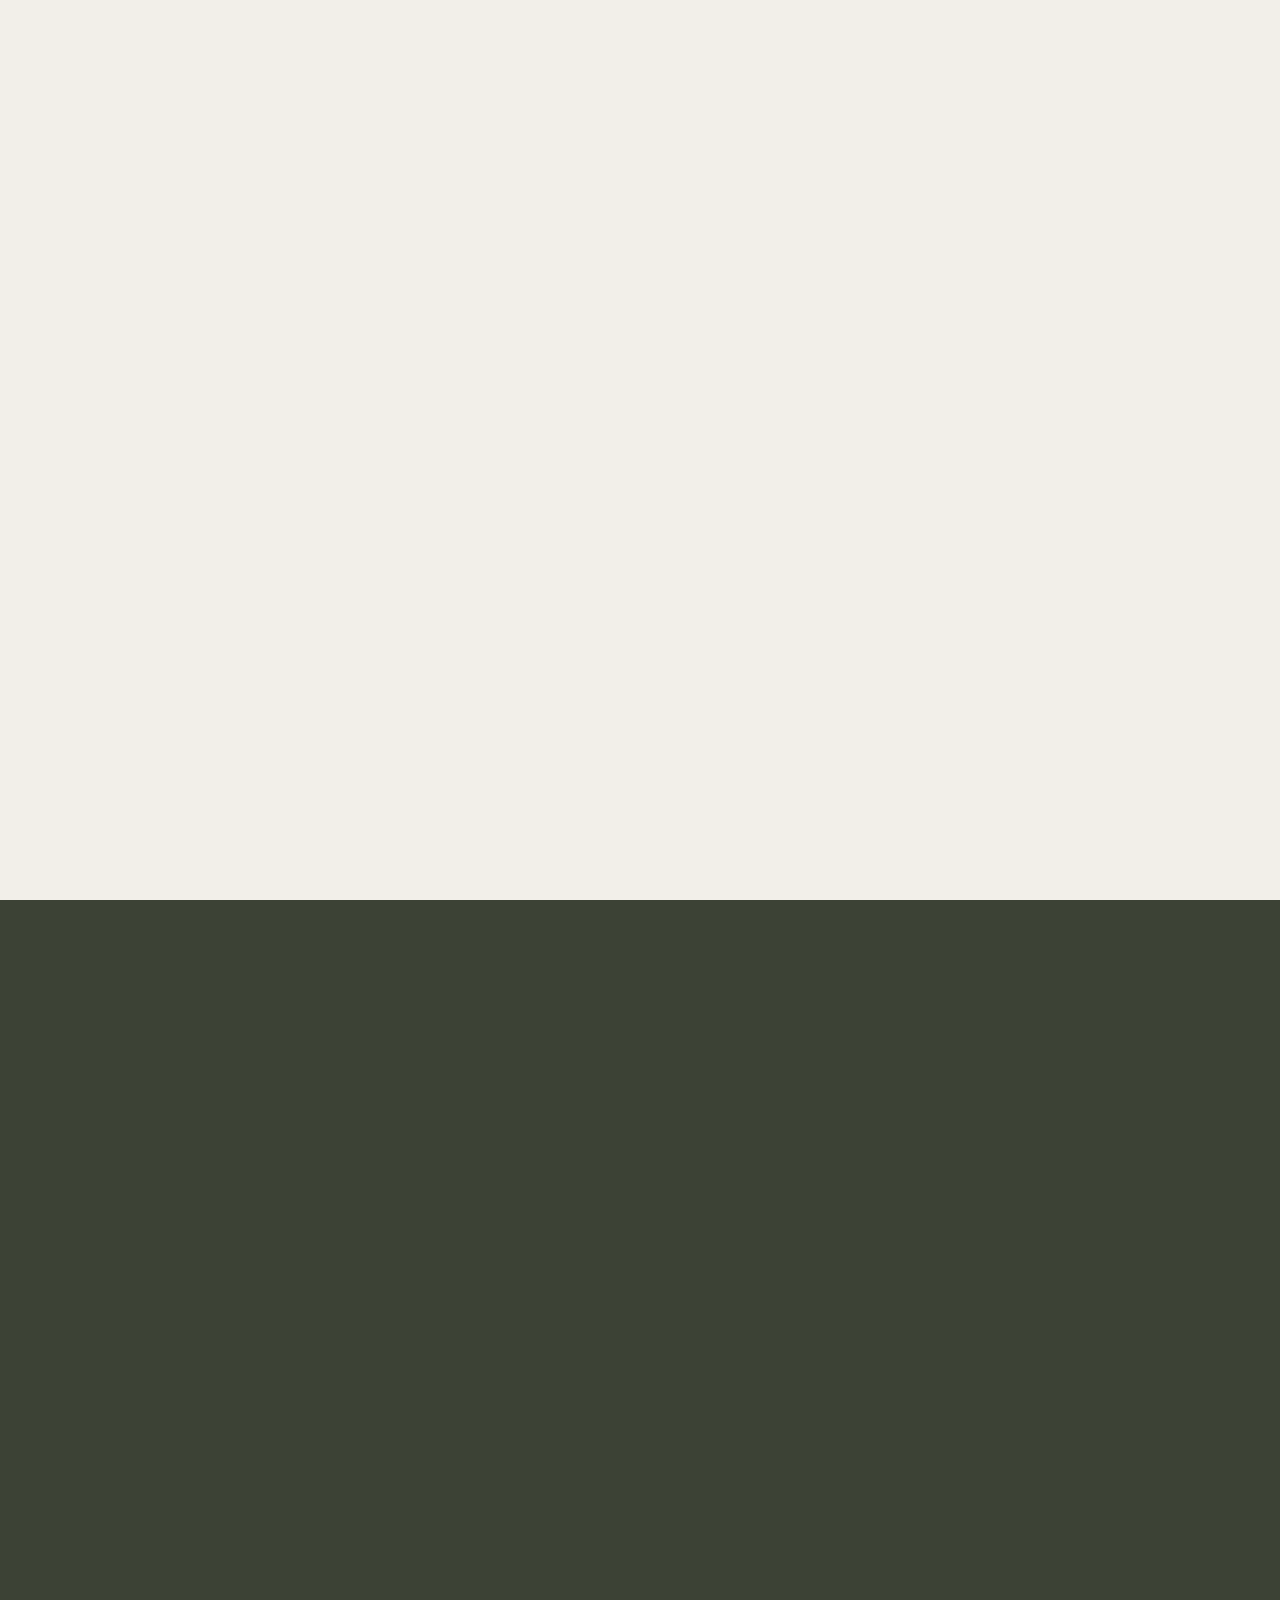
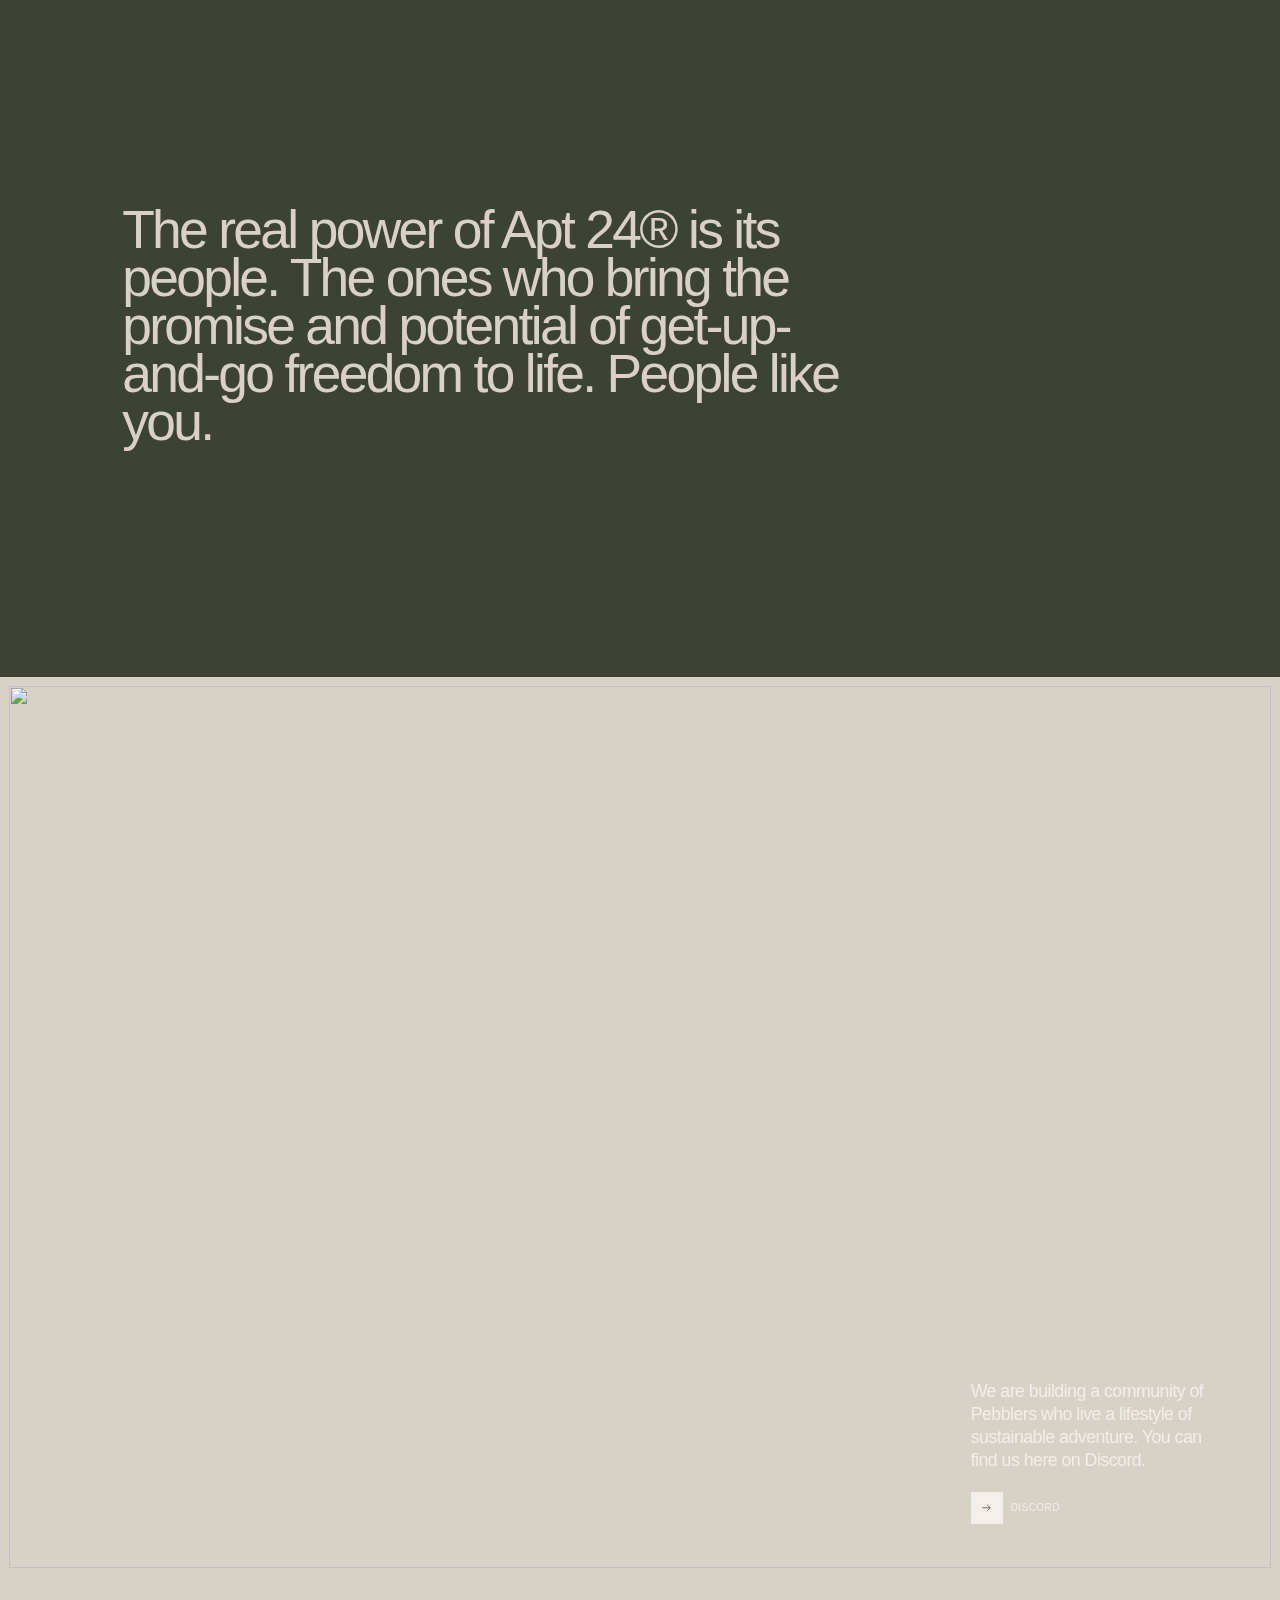
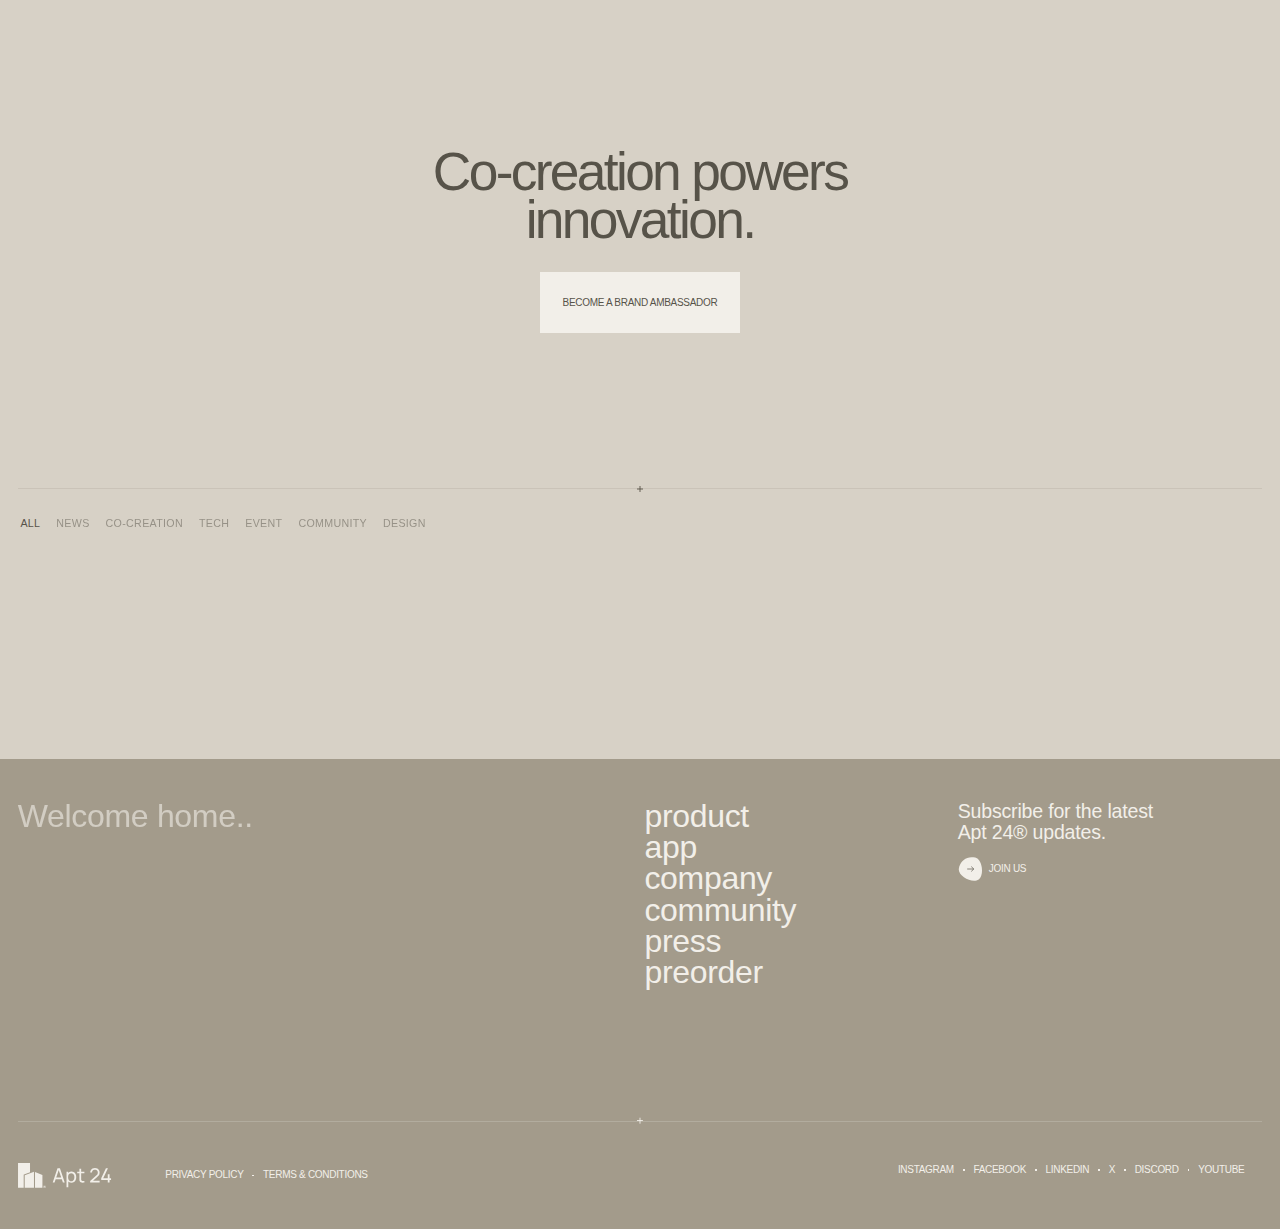
==== community.html @ ed3aed04 "dfgwf" ====
<!DOCTYPE html><html lang="en">
<!-- Mirrored from pebblelife.com/community by HTTrack Website Copier/3.x [XR&CO'2014], Tue, 24 Oct 2023 21:19:27 GMT -->
<!-- Added by HTTrack --><meta http-equiv="content-type" content="text/html;charset=utf-8" /><!-- /Added by HTTrack -->
<head><meta charSet="utf-8"/><title>Apt 24® Community | The Future Is What We Make It</title><meta property="og:title" content="Apt 24® Community | The Future Is What We Make It"/><meta name="description" content="Apt 24® delivers furnished rooms and apartments in a stress-free 24 hour or less process."/><meta property="og:image" content="../images.prismic.io/pebble-website/6526591dfbd9a45bcec812ee_full0da4.jpg?auto=format%2Ccompress&amp;rect=0%2C300%2C4000%2C2100&amp;w=2400&amp;h=1260"/><meta property="og:image:type" content="image/jpg"/><meta property="og:image:width" content="2400"/><meta property="og:image:height" content="1260"/><meta name="twitter:card" content="summary_large_image"/><meta name="theme-color" content="#d7d1c6"/><meta name="viewport" content="width=device-width, initial-scale=1, maximum-scale=1"/><link rel="preload" as="image" imageSrcSet="https://images.prismic.io/pebble-website/652e9bd6fbd9a45bcec817d3_rocksvertical2.png?auto=format%2Ccompress&amp;fit=max&amp;w=640 640w, https://images.prismic.io/pebble-website/652e9bd6fbd9a45bcec817d3_rocksvertical2.png?auto=format%2Ccompress&amp;fit=max&amp;w=750 750w, https://images.prismic.io/pebble-website/652e9bd6fbd9a45bcec817d3_rocksvertical2.png?auto=format%2Ccompress&amp;fit=max&amp;w=828 828w, https://images.prismic.io/pebble-website/652e9bd6fbd9a45bcec817d3_rocksvertical2.png?auto=format%2Ccompress&amp;fit=max&amp;w=1080 1080w, https://images.prismic.io/pebble-website/652e9bd6fbd9a45bcec817d3_rocksvertical2.png?auto=format%2Ccompress&amp;fit=max&amp;w=1200 1200w, https://images.prismic.io/pebble-website/652e9bd6fbd9a45bcec817d3_rocksvertical2.png?auto=format%2Ccompress&amp;fit=max&amp;w=1920 1920w, https://images.prismic.io/pebble-website/652e9bd6fbd9a45bcec817d3_rocksvertical2.png?auto=format%2Ccompress&amp;fit=max&amp;w=2048 2048w, https://images.prismic.io/pebble-website/652e9bd6fbd9a45bcec817d3_rocksvertical2.png?auto=format%2Ccompress&amp;fit=max&amp;w=3840 3840w" imageSizes="100vw" fetchpriority="high"/><meta name="next-head-count" content="12"/><link rel="preload" href="_next/static/css/646bf240409db0ee.css" as="style"/><link rel="stylesheet" href="_next/static/css/646bf240409db0ee.css" data-n-g=""/><noscript data-n-css=""></noscript><script defer="" nomodule="" src="_next/static/chunks/polyfills-78c92fac7aa8fdd8.js"></script><script defer="" src="_next/static/chunks/143.4b59de1aaf799233.js"></script><script defer="" src="_next/static/chunks/19.ea1808c222bec7cb.js"></script><script defer="" src="_next/static/chunks/966.05cb8cf84f04585f.js"></script><script defer="" src="_next/static/chunks/a0cc58a1.e4679e36746576ea.js"></script><script defer="" src="_next/static/chunks/74.a08a5e5c8f366e45.js"></script><script defer="" src="_next/static/chunks/386.686c738eebc4eeac.js"></script><script defer="" src="_next/static/chunks/793.1f549a38a2ad3ee9.js"></script><script src="_next/static/chunks/webpack-232e8d767d254290.js" defer=""></script><script src="_next/static/chunks/framework-7a7e500878b44665.js" defer=""></script><script src="_next/static/chunks/main-270ef8e3038ac606.js" defer=""></script><script src="_next/static/chunks/pages/_app-4d9f48ab02c56b49.js" defer=""></script><script src="_next/static/chunks/204-1b625a400bc30913.js" defer=""></script><script src="_next/static/chunks/979-77dc2bf017621503.js" defer=""></script><script src="_next/static/chunks/pages/%5buid%5d-8246434b14d38cf0.js" defer=""></script><script src="_next/static/onRaojyhV_WCMUqdx8p5s/_buildManifest.js" defer=""></script><script src="_next/static/onRaojyhV_WCMUqdx8p5s/_ssgManifest.js" defer=""></script><style id="__jsx-8935904e0eecb917">.style-mail.jsx-8935904e0eecb917{&.mce_inline_error.jsx-8935904e0eecb917{color:red;&.jsx-8935904e0eecb917::-webkit-input-placeholder{color:red}&.jsx-8935904e0eecb917:-moz-placeholder{color:red}&.jsx-8935904e0eecb917::-moz-placeholder{color:red}&.jsx-8935904e0eecb917:-ms-input-placeholder{color:red}&.jsx-8935904e0eecb917::-ms-input-placeholder{color:red}&.jsx-8935904e0eecb917::placeholder{color:red}}&.jsx-8935904e0eecb917::-webkit-input-placeholder{color:#fb7339}&.jsx-8935904e0eecb917:-moz-placeholder{color:#fb7339}&.jsx-8935904e0eecb917::-moz-placeholder{color:#fb7339}&.jsx-8935904e0eecb917:-ms-input-placeholder{color:#fb7339}&.jsx-8935904e0eecb917::-ms-input-placeholder{color:#fb7339}&.jsx-8935904e0eecb917::placeholder{color:#fb7339}}</style></head><body><div id="__next"><div class="loader fixed top-0 left-0 w-full h-screen bg-white z-loader"></div><div><div class="page-wrapper"><div class="page"><div class="absolute top-1/2 left-1/2 -translate-x-1/2 -translate-y-1/2 pointer-events-none"><div class="svg-wrapper w-[4.267rem]"><svg width="56" height="50" viewBox="0 0 56 50" fill="none" xmlns="http://www.w3.org/2000/svg"><path d="M40.565 15.0573C36.9268 17.6142 32.6423 19.102 28.1985 19.3514H27.9062C23.4275 19.0849 19.1111 17.5827 15.4385 15.0125C12.5943 13.1513 8.90682 10.3484 9.23285 6.43554C9.45769 3.74473 12.3919 2.42176 14.5842 1.74906C15.506 1.46877 16.4391 1.23332 17.3722 1.04272C24.0175 -0.257846 30.8455 -0.333841 37.5183 0.818491H37.6082C38.6313 1.00909 39.6543 1.23332 40.6886 1.5024L41.543 1.74906C43.7353 2.42176 46.6695 3.74473 46.8943 6.43554C47.2316 10.3484 43.3305 13.1626 40.4862 15.0573H40.565Z" fill="#D7D1C6"></path><path d="M12.5493 17.6362C16.7717 19.4085 20.4376 22.2821 23.162 25.9552L23.2407 26.0674L23.3306 26.2019C25.6353 29.8457 26.2311 34.4761 26.2536 38.8263C26.2536 42.2458 25.6353 47.1453 22.5661 48.7822C20.194 50.0267 17.5071 48.3113 15.7533 46.8202C15.0226 46.2035 14.3143 45.5421 13.6398 44.8581C8.91013 39.9371 5.10259 34.2109 2.39755 27.9509V27.8724C1.99283 26.9082 1.61059 25.9216 1.27333 24.9013C1.18339 24.621 1.09347 24.3296 1.01478 24.0381C0.362728 21.7957 -0.109461 18.6228 1.94787 16.9523C5.00576 14.5193 9.50266 16.2571 12.6055 17.6362H12.5493Z" fill="#D7D1C6"></path><path d="M43.6228 17.6362C39.3954 19.4053 35.725 22.2794 32.9988 25.9552L32.9202 26.0674L32.8302 26.2019C30.5256 29.8457 29.9297 34.4761 29.9072 38.8263C29.9072 42.2458 30.5255 47.1453 33.5947 48.7822C35.9668 50.0267 38.6537 48.3113 40.4075 46.8202C41.1382 46.2035 41.8465 45.5421 42.521 44.8581C47.2549 39.9404 51.0629 34.2135 53.7633 27.9509V27.8724C54.168 26.9082 54.5502 25.9216 54.8875 24.9013L55.1573 24.0381C55.8094 21.7957 56.2815 18.6228 54.213 16.9523C51.1551 14.5193 46.6582 16.2571 43.5666 17.6362H43.6228Z" fill="#D7D1C6"></path></svg></div></div><div class="absolute top-1/2 left-1/2 w-[28.4rem] h-[28.4rem] -translate-x-1/2 -translate-y-1/2 pointer-events-none"><div class="absolute w-full h-full"><div class="absolute left-0 top-1/2 w-[0.7rem] -translate-x-[0.2rem] -translate-y-1/2 rotate-45"><svg width="7" height="7" viewBox="0 0 7 7" fill="none" xmlns="http://www.w3.org/2000/svg"><rect x="3" width="1" height="7" fill="#A39B8B"></rect><rect x="7" y="3" width="1" height="7" transform="rotate(90 7 3)" fill="#A39B8B"></rect></svg></div><div class="absolute top-0 left-0 w-full h-full svg-wrapper rotate-180"><svg width="286" height="286" viewBox="0 0 286 286" fill="none" xmlns="http://www.w3.org/2000/svg"><g clip-path="url(#clip0_4489_62323)"><mask id="mask0_4489_62323" style="mask-type:alpha" maskUnits="userSpaceOnUse" x="18" y="-49" width="271" height="203"><rect x="224" y="14.5488" width="194.476" height="73.7032" transform="rotate(149.564 224 14.5488)" fill="url(#paint0_linear_4489_62323)"></rect><rect x="167" y="-19" width="122" height="173" fill="#D9D9D9"></rect></mask><g mask="url(#mask0_4489_62323)"><path opacity="0.15" d="M20.6185 72.2329C36.1479 45.2009 60.1697 24.0541 88.9524 12.0774C117.735 0.100734 149.667 -2.0354 179.789 6.00087C209.91 14.0371 236.535 31.7959 255.526 56.5185C274.518 81.2412 284.813 111.544 284.813 142.719" stroke="#575349"></path></g></g><defs><linearGradient id="paint0_linear_4489_62323" x1="418.476" y1="88.252" x2="224" y2="88.252" gradientUnits="userSpaceOnUse"><stop stop-color="#F2EFE9" stop-opacity="0"></stop><stop offset="1" stop-color="#F2EFE9"></stop></linearGradient><clipPath id="clip0_4489_62323"><rect width="286" height="286" fill="white"></rect></clipPath></defs></svg></div></div><div class="absolute w-full h-full rounded-full"><div class="absolute left-0 top-1/2 w-[0.7rem] -translate-x-[0.2rem] -translate-y-1/2 rotate-45"><svg width="7" height="7" viewBox="0 0 7 7" fill="none" xmlns="../www.w3.org/2000/svg.html"><rect x="3" width="1" height="7" fill="#A39B8B"></rect><rect x="7" y="3" width="1" height="7" transform="rotate(90 7 3)" fill="#A39B8B"></rect></svg></div><div class="absolute top-0 left-0 w-full h-full svg-wrapper rotate-180"><svg width="286" height="286" viewBox="0 0 286 286" fill="none" xmlns="../www.w3.org/2000/svg.html"><g clip-path="url(#clip0_4489_62323)"><mask id="mask0_4489_62323" style="mask-type:alpha" maskUnits="userSpaceOnUse" x="18" y="-49" width="271" height="203"><rect x="224" y="14.5488" width="194.476" height="73.7032" transform="rotate(149.564 224 14.5488)" fill="url(#paint0_linear_4489_62323)"></rect><rect x="167" y="-19" width="122" height="173" fill="#D9D9D9"></rect></mask><g mask="url(#mask0_4489_62323)"><path opacity="0.15" d="M20.6185 72.2329C36.1479 45.2009 60.1697 24.0541 88.9524 12.0774C117.735 0.100734 149.667 -2.0354 179.789 6.00087C209.91 14.0371 236.535 31.7959 255.526 56.5185C274.518 81.2412 284.813 111.544 284.813 142.719" stroke="#575349"></path></g></g><defs><linearGradient id="paint0_linear_4489_62323" x1="418.476" y1="88.252" x2="224" y2="88.252" gradientUnits="userSpaceOnUse"><stop stop-color="#F2EFE9" stop-opacity="0"></stop><stop offset="1" stop-color="#F2EFE9"></stop></linearGradient><clipPath id="clip0_4489_62323"><rect width="286" height="286" fill="white"></rect></clipPath></defs></svg></div></div></div><div class="absolute left-1/2 bottom-[3.5rem] -translate-x-1/2 text-10 leading-[1.8rem] tracking-[0.05rem] font-body-mono"><span>000</span><span>/</span><span>100</span></div><div style="clip-path:url(#svgPath);backface-visibility:hidden;transform:translate3d(0, 0, 0);z-index:5" class="transition-path relative"><div class="absolute top-0 left-0 w-full h-screen pointer-events-none"><div class="absolute top-0 left-0 w-full h-full hidden z-1"><svg width="84" height="81" class="w-full h-full"><defs><clipPath id="svgPath"><path d="M71.6638 76.6744C50.3357 91.0443 -1.13729 65.4997 0.440132 40.5884C1.710243 19.4787 23.2703 -6.18393 58.4749 2.13813C85.0859 8.42874 91.6761 63.191 71.6638 76.6744Z"></path></clipPath></defs></svg></div></div><section data-slice-type="large_cover" data-slice-variation="largeCoverDoubleTitle" style="z-index:5" class="relative bg-green"><div class="relative h-[175vh] text-white"><div class="sticky top-0 h-screen"><div class="relative w-full h-full overflow-hidden"><div class="relative w-full h-full"><div class="absolute top-0 left-0 w-full h-full z-0"><div class="w-full h-full xl:hidden"><img alt="" fetchpriority="high" loading="eager" width="2545" height="5325" decoding="async" data-nimg="1" class="w-full h-full object-cover" style="color:transparent" sizes="100vw" srcSet="https://images.prismic.io/pebble-website/652e9bd6fbd9a45bcec817d3_rocksvertical2.png?auto=format%2Ccompress&amp;fit=max&amp;w=640 640w, https://images.prismic.io/pebble-website/652e9bd6fbd9a45bcec817d3_rocksvertical2.png?auto=format%2Ccompress&amp;fit=max&amp;w=750 750w, https://images.prismic.io/pebble-website/652e9bd6fbd9a45bcec817d3_rocksvertical2.png?auto=format%2Ccompress&amp;fit=max&amp;w=828 828w, https://images.prismic.io/pebble-website/652e9bd6fbd9a45bcec817d3_rocksvertical2.png?auto=format%2Ccompress&amp;fit=max&amp;w=1080 1080w, https://images.prismic.io/pebble-website/652e9bd6fbd9a45bcec817d3_rocksvertical2.png?auto=format%2Ccompress&amp;fit=max&amp;w=1200 1200w, https://images.prismic.io/pebble-website/652e9bd6fbd9a45bcec817d3_rocksvertical2.png?auto=format%2Ccompress&amp;fit=max&amp;w=1920 1920w, https://images.prismic.io/pebble-website/652e9bd6fbd9a45bcec817d3_rocksvertical2.png?auto=format%2Ccompress&amp;fit=max&amp;w=2048 2048w, https://images.prismic.io/pebble-website/652e9bd6fbd9a45bcec817d3_rocksvertical2.png?auto=format%2Ccompress&amp;fit=max&amp;w=3840 3840w" src="../images.prismic.io/pebble-website/652e9bd6fbd9a45bcec817d3_rocksvertical2a293.jpg?auto=format%2Ccompress&amp;fit=max&amp;w=3840"/></div></div><h1 class="absolute top-[45%] md:top-1/2 left-0 w-full -translate-y-1/2 font-headings text-white text-center overflow-hidden"><div class="w-full text-[5.6rem] leading-[89%] -tracking-[0.252rem] lg:text-120 lg:leading-[80%] lg:-tracking-[0.66rem]"><div class="relative"><div><div>the future is what</div></div><div><div>we make it,</div></div></div><div class="absolute top-1/2 left-1/2 w-full -translate-x-1/2 -translate-y-1/2"><div><div>and we want</div></div><div><div>to make it natural.</div></div></div></div></h1><div class="absolute top-0 left-0 w-full h-full z-2"></div></div></div></div></div></section></div><section data-slice-type="simple_content" data-slice-variation="default" style="z-index:4" class="simple-content relative px-container grid grid-cols-6 lg:grid-cols-12 first-letter
          py-[17rem] md:py-[15rem] lg:py-[26rem]
          bg-green 
          text-light_beige
        "><div class="col-span-full md:col-span-4 lg:col-start-2 lg:col-end-9"><div class="relative heading-36 md:heading-60 "><div><p>The real power of Apt 24® is its people. The ones who bring the promise and potential of get-up-and-go freedom to life. People like you.</p></div></div></div></section><section data-slice-type="image_content" data-slice-variation="default" style="z-index:3" class="relative w-full md:h-[60rem] lg:h-[90rem] pb-[13.4rem] md:pb-0 xl:h-screen py-half-container-mobile md:py-container px-half-container-mobile md:px-half-container bg-light_beige"><div class="relative  w-full h-0 pt-[66.86%] md:pt-0 md:absolute md:left-10 md:top-10 md:w-[calc(100%_-_2rem)] md:h-[calc(100%_-_2rem)]"><div class="absolute top-0 left-0 w-full h-full"><img alt="" loading="lazy" decoding="async" data-nimg="fill" class="rounded-15 object-cover" style="position:absolute;height:100%;width:100%;left:0;top:0;right:0;bottom:0;color:transparent" sizes="(max-width: 768px) 96vw, 96vw" srcSet="https://images.prismic.io/pebble-website/6528e2c1fbd9a45bcec8156e_Pebble-19copy.jpg?auto=format%2Ccompress&amp;fit=max&amp;w=640 640w, https://images.prismic.io/pebble-website/6528e2c1fbd9a45bcec8156e_Pebble-19copy.jpg?auto=format%2Ccompress&amp;fit=max&amp;w=750 750w, https://images.prismic.io/pebble-website/6528e2c1fbd9a45bcec8156e_Pebble-19copy.jpg?auto=format%2Ccompress&amp;fit=max&amp;w=828 828w, https://images.prismic.io/pebble-website/6528e2c1fbd9a45bcec8156e_Pebble-19copy.jpg?auto=format%2Ccompress&amp;fit=max&amp;w=1080 1080w, https://images.prismic.io/pebble-website/6528e2c1fbd9a45bcec8156e_Pebble-19copy.jpg?auto=format%2Ccompress&amp;fit=max&amp;w=1200 1200w, https://images.prismic.io/pebble-website/6528e2c1fbd9a45bcec8156e_Pebble-19copy.jpg?auto=format%2Ccompress&amp;fit=max&amp;w=1920 1920w, https://images.prismic.io/pebble-website/6528e2c1fbd9a45bcec8156e_Pebble-19copy.jpg?auto=format%2Ccompress&amp;fit=max&amp;w=2048 2048w, https://images.prismic.io/pebble-website/6528e2c1fbd9a45bcec8156e_Pebble-19copy.jpg?auto=format%2Ccompress&amp;fit=max&amp;w=3840 3840w" src="../images.prismic.io/pebble-website/6528e2c1fbd9a45bcec8156e_Pebble-19copya293.jpg?auto=format%2Ccompress&amp;fit=max&amp;w=3840"/></div></div><div class="relative w-full md:h-full mt-[0.6rem] md:-mt-10"><div class="flex justify-end items-end w-full relative overflow-hidden h-full p-0 md:px-10 md:pb-10 z-1"><div class="flex justify-end items-end w-full"><div class="rounded-12 p-[1.8rem] lg:p-40
  backdrop-blur-[105px] text-white
  
  
  w-[26.4rem] lg:w-[36.8rem]
  
  "><div class="text-17 -tracking-[0.017rem] leading-[141%] lg:text-20 lg:leading-[130%] lg:-tracking-[0.06rem]"><p>We are building a community of Pebblers who live a lifestyle of sustainable adventure. You can find us here on Discord.</p></div><div class="mt-[3.2rem] md:mt-[2.2rem]"><a target="_blank" class="group inline-flex justify-start items-center" rel="noreferrer" href="../discord.com/invite/RwXDzsa6VG3aa0.html"><div class="flex justify-center items-center w-[3.6rem] h-[3.6rem] bg-white rounded-10 mr-[0.9rem] transition-transform duration-global ease-out group-hover:scale-105"><div class="svg-wrapper w-[1.1rem] h-[0.85rem]"><svg width="11" height="9" viewBox="0 0 11 9" fill="none" xmlns="../www.w3.org/2000/svg.html"><path id="Vector 201" d="M0 4.5H9.5M9.5 4.5L5.9 1M9.5 4.5L5.9 8" stroke="#575349"></path></svg></div></div><div class="font-body-mono text-10 leading-[180%] tracking-[0.05rem] uppercase transition-opacity duration-global ease-out group-hover:opacity-50 text-white">discord</div></a></div></div></div></div></div></section><section data-slice-type="simple_content" data-slice-variation="simpleContentButton" style="z-index:2" class="simple-content relative px-container grid grid-cols-6 lg:grid-cols-12 first-letter
          pt-[16.6rem] md:pt-[19.2rem] pb-[14rem] md:pb-[17.2rem]
          bg-light_beige 
          text-dark_grey
        "><div class="col-span-full col-span-full flex flex-col justify-center items-center text-center"><div class="relative heading-36 md:heading-60 w-[89%] md:w-[37.5%]"><div><p>Co-creation powers innovation.</p></div></div><div class="mt-[2.4rem] md:mt-32"><a class="button-white inline-block py-[2.4rem] px-[2.5rem] rounded-[1rem] body-mono-10 uppercase xl:transition-transform xl:duration-global xl:ease-out xl:hover:scale-[1.04]" href="../discord.com/invite/RwXDzsa6VG3aa0.html">Become a brand ambassador</a></div></div></section><section data-slice-type="posts" data-slice-variation="default" class="pb-[14.4rem] lg:pb-[17.2rem] bg-light_beige"><div class="w-full px-[1.2rem] md:px-container"><div class="w-full h-[0.7rem] relative flex items-center line-separator"><div class="absolute z-1 left-1/2 top-1/2 -translate-x-1/2 -translate-y-1/2 w-[0.7rem] h-full svg-wrapper"><svg width="7" height="7" viewBox="0 0 7 7" fill="none" xmlns="../www.w3.org/2000/svg.html"><rect x="3" width="1" height="7" fill="#575349"></rect><rect x="7" y="3" width="1" height="7" transform="rotate(90 7 3)" fill="#575349"></rect></svg></div><div class="w-full h-px bg-dark_grey opacity-10"></div></div></div><div class="flex gap-x-[1.8rem] mt-12 lg:mt-[2.4rem] overflow-x-auto u-nsb"><div class="pl-[1.2rem] lg:pl-[2.3rem] font-body-mono font-12 leading-[200%] uppercase tracking-0.03 text-dark_grey cursor-pointer opacity-100">All</div><div class="font-body-mono whitespace-nowrap font-12 leading-[200%] uppercase tracking-0.03 text-dark_grey hover:opacity-100 transition-opacity duration-500 cursor-pointer last-of-type:pr-[1.2rem] lg:last-of-type:pr-[2.3rem] opacity-50">News</div><div class="font-body-mono whitespace-nowrap font-12 leading-[200%] uppercase tracking-0.03 text-dark_grey hover:opacity-100 transition-opacity duration-500 cursor-pointer last-of-type:pr-[1.2rem] lg:last-of-type:pr-[2.3rem] opacity-50">co-creation</div><div class="font-body-mono whitespace-nowrap font-12 leading-[200%] uppercase tracking-0.03 text-dark_grey hover:opacity-100 transition-opacity duration-500 cursor-pointer last-of-type:pr-[1.2rem] lg:last-of-type:pr-[2.3rem] opacity-50">Tech</div><div class="font-body-mono whitespace-nowrap font-12 leading-[200%] uppercase tracking-0.03 text-dark_grey hover:opacity-100 transition-opacity duration-500 cursor-pointer last-of-type:pr-[1.2rem] lg:last-of-type:pr-[2.3rem] opacity-50">Event</div><div class="font-body-mono whitespace-nowrap font-12 leading-[200%] uppercase tracking-0.03 text-dark_grey hover:opacity-100 transition-opacity duration-500 cursor-pointer last-of-type:pr-[1.2rem] lg:last-of-type:pr-[2.3rem] opacity-50">Community</div><div class="font-body-mono whitespace-nowrap font-12 leading-[200%] uppercase tracking-0.03 text-dark_grey hover:opacity-100 transition-opacity duration-500 cursor-pointer last-of-type:pr-[1.2rem] lg:last-of-type:pr-[2.3rem] opacity-50">Design</div></div><div class="grid grid-cols-12 gap-x-10 gap-y-48 lg:gap-y-[10.4rem] px-[1.2rem] lg:px-container mt-60 lg:mt-[8rem]"></div></section><footer class="px-container overflow-hidden py-32 md:pt-48 md:pb-[4.4rem] bg-dark_beige text-white popup:hidden"><div><div class="grid grid-cols-6 lg:grid-cols-12 mb-[2.4rem] md:mb-75 lg:mb-150"><div class="svg-wrapper col-span-3 md:col-span-2 lg:col-span-3 flex justify-start items-start mb-20 md:mb-0 body-36 font-headings md:opacity-60"><div class="hidden md:block">Welcome home..</div><a class="svg-wrapper block md:hidden w-[8.9rem]" href="index.html"><svg width="57" height="15" viewBox="0 0 57 15" fill="none" xmlns="http://www.w3.org/2000/svg">
<path d="M7.26159 5.64282L3.61611 6.9761C3.55906 6.99692 3.51043 7.03159 3.47626 7.07579C3.4421 7.11999 3.42389 7.17177 3.42391 7.22472V14.9713H0V0H7.26159V5.64282Z" fill="#F2EFE9"/>
<path d="M7.71006 6.0674L9.65019 5.35803V14.9713H4.05807V7.4032L7.69764 6.07261L7.71006 6.0674Z" fill="#F2EFE9"/>
<path d="M14.7645 14.9713H10.2843V5.38124L14.7645 7.2513V14.9713Z" fill="#F2EFE9"/>
<path d="M15.9141 14.2652H16.0598C16.1071 14.2652 16.1458 14.2592 16.176 14.2472C16.2061 14.2353 16.2212 14.2065 16.2212 14.161C16.2212 14.1406 16.216 14.1245 16.2055 14.1125C16.195 14.1005 16.1812 14.0915 16.1641 14.0856C16.1484 14.0784 16.13 14.0736 16.109 14.0712C16.0893 14.0688 16.0703 14.0676 16.0519 14.0676H15.9141V14.2652ZM15.7507 13.9508H16.0618C16.1655 13.9508 16.2449 13.9676 16.3 14.0011C16.3564 14.0347 16.3846 14.0921 16.3846 14.1736C16.3846 14.2083 16.3787 14.2383 16.3669 14.2634C16.3564 14.2874 16.3413 14.3071 16.3216 14.3227C16.3019 14.3383 16.279 14.3502 16.2527 14.3586C16.2265 14.367 16.1983 14.3724 16.1681 14.3748L16.3886 14.7036H16.2173L16.0165 14.382H15.9141V14.7036H15.7507V13.9508ZM15.4889 14.3281C15.4889 14.4047 15.5034 14.4754 15.5322 14.5401C15.5611 14.6048 15.6005 14.6611 15.6503 14.709C15.7002 14.7557 15.7586 14.7922 15.8255 14.8185C15.8938 14.8449 15.9666 14.8581 16.0441 14.8581C16.1202 14.8581 16.1917 14.8449 16.2586 14.8185C16.3269 14.7922 16.3859 14.7557 16.4358 14.709C16.4857 14.6611 16.5251 14.6048 16.5539 14.5401C16.5841 14.4754 16.5992 14.4047 16.5992 14.3281C16.5992 14.2514 16.5841 14.1814 16.5539 14.1179C16.5251 14.0532 16.4857 13.9975 16.4358 13.9508C16.3859 13.9041 16.3269 13.8676 16.2586 13.8412C16.1917 13.8149 16.1202 13.8017 16.0441 13.8017C15.9666 13.8017 15.8938 13.8149 15.8255 13.8412C15.7586 13.8676 15.7002 13.9041 15.6503 13.9508C15.6005 13.9975 15.5611 14.0532 15.5322 14.1179C15.5034 14.1814 15.4889 14.2514 15.4889 14.3281ZM15.2881 14.3281C15.2881 14.2263 15.3085 14.1341 15.3491 14.0514C15.3911 13.9688 15.4469 13.8987 15.5165 13.8412C15.586 13.7825 15.6661 13.7376 15.7566 13.7065C15.8485 13.6741 15.9443 13.658 16.0441 13.658C16.1438 13.658 16.2389 13.6741 16.3295 13.7065C16.4214 13.7376 16.5021 13.7825 16.5716 13.8412C16.6412 13.8987 16.6963 13.9688 16.737 14.0514C16.779 14.1341 16.8 14.2263 16.8 14.3281C16.8 14.4311 16.779 14.5239 16.737 14.6066C16.6963 14.6892 16.6412 14.7599 16.5716 14.8185C16.5021 14.8772 16.4214 14.9221 16.3295 14.9533C16.2389 14.9844 16.1438 15 16.0441 15C15.9443 15 15.8485 14.9844 15.7566 14.9533C15.6661 14.9221 15.586 14.8772 15.5165 14.8185C15.4469 14.7599 15.3911 14.6892 15.3491 14.6066C15.3085 14.5239 15.2881 14.4311 15.2881 14.3281Z" fill="#F2EFE9"/>
<path d="M21 11.82L23.892 3.18H25.38L28.272 11.82H27.162L24.456 3.804H24.792L22.11 11.82H21ZM22.392 9.798V8.796H26.88V9.798H22.392Z" fill="#F2EFE9"/>
<path d="M32.3338 12C31.7258 12 31.2138 11.85 30.7978 11.55C30.3818 11.246 30.0658 10.836 29.8498 10.32C29.6378 9.8 29.5318 9.218 29.5318 8.574C29.5318 7.922 29.6378 7.338 29.8498 6.822C30.0658 6.306 30.3818 5.9 30.7978 5.604C31.2178 5.308 31.7318 5.16 32.3398 5.16C32.9398 5.16 33.4558 5.31 33.8878 5.61C34.3238 5.906 34.6578 6.312 34.8898 6.828C35.1218 7.344 35.2378 7.926 35.2378 8.574C35.2378 9.222 35.1218 9.804 34.8898 10.32C34.6578 10.836 34.3238 11.246 33.8878 11.55C33.4558 11.85 32.9378 12 32.3338 12ZM29.3518 14.7V5.34H30.3058V10.11H30.4258V14.7H29.3518ZM32.2018 11.022C32.6298 11.022 32.9838 10.914 33.2638 10.698C33.5438 10.482 33.7538 10.19 33.8938 9.822C34.0338 9.45 34.1038 9.034 34.1038 8.574C34.1038 8.118 34.0338 7.706 33.8938 7.338C33.7578 6.97 33.5458 6.678 33.2578 6.462C32.9738 6.246 32.6118 6.138 32.1718 6.138C31.7518 6.138 31.4038 6.242 31.1278 6.45C30.8518 6.654 30.6458 6.94 30.5098 7.308C30.3738 7.672 30.3058 8.094 30.3058 8.574C30.3058 9.046 30.3718 9.468 30.5038 9.84C30.6398 10.208 30.8478 10.498 31.1278 10.71C31.4078 10.918 31.7658 11.022 32.2018 11.022Z" fill="#F2EFE9"/>
<path d="M40.1711 11.82C39.7871 11.896 39.4071 11.926 39.0311 11.91C38.6591 11.898 38.3271 11.824 38.0351 11.688C37.7431 11.548 37.5211 11.332 37.3691 11.04C37.2411 10.784 37.1711 10.526 37.1591 10.266C37.1511 10.002 37.1471 9.704 37.1471 9.372V3.54H38.2151V9.324C38.2151 9.588 38.2171 9.814 38.2211 10.002C38.2291 10.19 38.2711 10.352 38.3471 10.488C38.4911 10.744 38.7191 10.894 39.0311 10.938C39.3471 10.982 39.7271 10.97 40.1711 10.902V11.82ZM35.8331 6.222V5.34H40.1711V6.222H35.8331Z" fill="#F2EFE9"/>
<path d="M43.6491 11.814L43.6551 10.854L47.4891 7.404C47.8091 7.116 48.0231 6.844 48.1311 6.588C48.2431 6.328 48.2991 6.062 48.2991 5.79C48.2991 5.458 48.2231 5.158 48.0711 4.89C47.9191 4.622 47.7111 4.41 47.4471 4.254C47.1871 4.098 46.8911 4.02 46.5591 4.02C46.2151 4.02 45.9091 4.102 45.6411 4.266C45.3731 4.426 45.1611 4.64 45.0051 4.908C44.8531 5.176 44.7791 5.468 44.7831 5.784H43.6911C43.6911 5.24 43.8171 4.76 44.0691 4.344C44.3211 3.924 44.6631 3.596 45.0951 3.36C45.5311 3.12 46.0251 3 46.5771 3C47.1131 3 47.5931 3.124 48.0171 3.372C48.4411 3.616 48.7751 3.95 49.0191 4.374C49.2671 4.794 49.3911 5.27 49.3911 5.802C49.3911 6.178 49.3431 6.504 49.2471 6.78C49.1551 7.056 49.0111 7.312 48.8151 7.548C48.6191 7.78 48.3731 8.028 48.0771 8.292L44.8911 11.154L44.7531 10.794H49.3911V11.814H43.6491Z" fill="#F2EFE9"/>
<path d="M54.3242 11.82V10.23H50.3522V9.216L53.2022 3.18H54.4142L51.5642 9.216H54.3242V6.786H55.4042V9.216H56.3042V10.23H55.4042V11.82H54.3242Z" fill="#F2EFE9"/>
</svg></a></div><div class="col-span-3 md:col-span-2 lg:col-start-7 lg:col-end-9 flex flex-col items-start mb-[12rem] md:mb-0"><div class="flex flex-col items-start"><div class="body-36 font-headings"><a class="transition-opacity duration-global ease-out hover:opacity-50" href="pebble-flow.html">product</a></div><div class="body-36 font-headings"><a class="transition-opacity duration-global ease-out hover:opacity-50" href="pebble-app.html">app</a></div><div class="body-36 font-headings"><a class="transition-opacity duration-global ease-out hover:opacity-50" href="company.html">company</a></div><div class="body-36 font-headings"><a class="transition-opacity duration-global ease-out hover:opacity-50" href="community.html">community</a></div><div class="body-36 font-headings"><a class="transition-opacity duration-global ease-out hover:opacity-50" href="press.html">press</a></div><div class="body-36 font-headings"><a class="transition-opacity duration-global ease-out hover:opacity-50" href="preorder.html">preorder</a></div></div></div><div class="col-span-4 md:col-span-2 lg:col-start-10 lg:col-end-13 flex flex-col items-start"><div class="body-18 md:body-22 max-w-[20rem] md:max-w-[25.3rem] mb-8 md:mb-15">Subscribe for the latest Apt 24® updates.</div><div><div class="group flex items-center body-mono-10 cursor-pointer"><div class="relative mr-[0.7rem]"><div class="svg-wrapper w-[2.8rem] h-[2.7rem] group-hover:scale-110 group-hover:rotate-[50deg] transition-transform duration-global ease-out"><svg width="29" height="29" viewBox="0 0 29 29" fill="none" xmlns="../www.w3.org/2000/svg.html"><path id="Vector 45" d="M24.441 27.1214C17.1545 32.2996 -0.196061 23.4427 0.435746 14.6037C0.971134 7.11362 8.3577 -2.06937 20.2601 0.744269C29.2571 2.87109 31.278 22.2626 24.441 27.1214Z" fill="#F2EFE9"></path></svg></div><div class="svg-wrapper absolute top-1/2 left-[52%] w-[0.95rem] h-[0.7rem] -translate-x-1/2 -translate-y-1/2"><svg width="11" height="9" viewBox="0 0 11 9" fill="none" xmlns="../www.w3.org/2000/svg.html"><path id="Vector 201" d="M0 4.5H9.5M9.5 4.5L5.9 1M9.5 4.5L5.9 8" stroke="#575349"></path></svg></div></div><div>Join us</div></div></div></div></div><div class="relative w-full"><div class="w-full h-px bg-white opacity-20"></div><div class="svg-wrapper absolute hidden md:block top-1/2 left-1/2 w-[0.7rem] -translate-x-1/2 -translate-y-[0.4rem] md:-translate-y-[0.5rem] lg:-translate-y-[0.4rem]"><svg width="7" height="7" viewBox="0 0 7 7" fill="none" xmlns="../www.w3.org/2000/svg.html"><rect x="3" width="1" height="7" fill="#F2EFE9"></rect><rect x="7" y="3" width="1" height="7" transform="rotate(90 7 3)" fill="#F2EFE9"></rect></svg></div></div><div class="grid grid-cols-2 pt-[1.4rem] md:pt-[4.4rem] body-mono-10"><div class="u-nsb col-span-full lg:col-span-1 flex justify-start items-center mt-[1.4rem] md:mt-0 -mx-20 md:mx-0 overflow-x-scroll md:overflow-visible"><a class="svg-wrapper hidden lg:block w-[20rem] md:w-[10.6rem] mr-40" href="index.html"><svg width="57" height="15" viewBox="0 0 57 15" fill="none" xmlns="http://www.w3.org/2000/svg">
<path d="M7.26159 5.64282L3.61611 6.9761C3.55906 6.99692 3.51043 7.03159 3.47626 7.07579C3.4421 7.11999 3.42389 7.17177 3.42391 7.22472V14.9713H0V0H7.26159V5.64282Z" fill="#F2EFE9"/>
<path d="M7.71006 6.0674L9.65019 5.35803V14.9713H4.05807V7.4032L7.69764 6.07261L7.71006 6.0674Z" fill="#F2EFE9"/>
<path d="M14.7645 14.9713H10.2843V5.38124L14.7645 7.2513V14.9713Z" fill="#F2EFE9"/>
<path d="M15.9141 14.2652H16.0598C16.1071 14.2652 16.1458 14.2592 16.176 14.2472C16.2061 14.2353 16.2212 14.2065 16.2212 14.161C16.2212 14.1406 16.216 14.1245 16.2055 14.1125C16.195 14.1005 16.1812 14.0915 16.1641 14.0856C16.1484 14.0784 16.13 14.0736 16.109 14.0712C16.0893 14.0688 16.0703 14.0676 16.0519 14.0676H15.9141V14.2652ZM15.7507 13.9508H16.0618C16.1655 13.9508 16.2449 13.9676 16.3 14.0011C16.3564 14.0347 16.3846 14.0921 16.3846 14.1736C16.3846 14.2083 16.3787 14.2383 16.3669 14.2634C16.3564 14.2874 16.3413 14.3071 16.3216 14.3227C16.3019 14.3383 16.279 14.3502 16.2527 14.3586C16.2265 14.367 16.1983 14.3724 16.1681 14.3748L16.3886 14.7036H16.2173L16.0165 14.382H15.9141V14.7036H15.7507V13.9508ZM15.4889 14.3281C15.4889 14.4047 15.5034 14.4754 15.5322 14.5401C15.5611 14.6048 15.6005 14.6611 15.6503 14.709C15.7002 14.7557 15.7586 14.7922 15.8255 14.8185C15.8938 14.8449 15.9666 14.8581 16.0441 14.8581C16.1202 14.8581 16.1917 14.8449 16.2586 14.8185C16.3269 14.7922 16.3859 14.7557 16.4358 14.709C16.4857 14.6611 16.5251 14.6048 16.5539 14.5401C16.5841 14.4754 16.5992 14.4047 16.5992 14.3281C16.5992 14.2514 16.5841 14.1814 16.5539 14.1179C16.5251 14.0532 16.4857 13.9975 16.4358 13.9508C16.3859 13.9041 16.3269 13.8676 16.2586 13.8412C16.1917 13.8149 16.1202 13.8017 16.0441 13.8017C15.9666 13.8017 15.8938 13.8149 15.8255 13.8412C15.7586 13.8676 15.7002 13.9041 15.6503 13.9508C15.6005 13.9975 15.5611 14.0532 15.5322 14.1179C15.5034 14.1814 15.4889 14.2514 15.4889 14.3281ZM15.2881 14.3281C15.2881 14.2263 15.3085 14.1341 15.3491 14.0514C15.3911 13.9688 15.4469 13.8987 15.5165 13.8412C15.586 13.7825 15.6661 13.7376 15.7566 13.7065C15.8485 13.6741 15.9443 13.658 16.0441 13.658C16.1438 13.658 16.2389 13.6741 16.3295 13.7065C16.4214 13.7376 16.5021 13.7825 16.5716 13.8412C16.6412 13.8987 16.6963 13.9688 16.737 14.0514C16.779 14.1341 16.8 14.2263 16.8 14.3281C16.8 14.4311 16.779 14.5239 16.737 14.6066C16.6963 14.6892 16.6412 14.7599 16.5716 14.8185C16.5021 14.8772 16.4214 14.9221 16.3295 14.9533C16.2389 14.9844 16.1438 15 16.0441 15C15.9443 15 15.8485 14.9844 15.7566 14.9533C15.6661 14.9221 15.586 14.8772 15.5165 14.8185C15.4469 14.7599 15.3911 14.6892 15.3491 14.6066C15.3085 14.5239 15.2881 14.4311 15.2881 14.3281Z" fill="#F2EFE9"/>
<path d="M21 11.82L23.892 3.18H25.38L28.272 11.82H27.162L24.456 3.804H24.792L22.11 11.82H21ZM22.392 9.798V8.796H26.88V9.798H22.392Z" fill="#F2EFE9"/>
<path d="M32.3338 12C31.7258 12 31.2138 11.85 30.7978 11.55C30.3818 11.246 30.0658 10.836 29.8498 10.32C29.6378 9.8 29.5318 9.218 29.5318 8.574C29.5318 7.922 29.6378 7.338 29.8498 6.822C30.0658 6.306 30.3818 5.9 30.7978 5.604C31.2178 5.308 31.7318 5.16 32.3398 5.16C32.9398 5.16 33.4558 5.31 33.8878 5.61C34.3238 5.906 34.6578 6.312 34.8898 6.828C35.1218 7.344 35.2378 7.926 35.2378 8.574C35.2378 9.222 35.1218 9.804 34.8898 10.32C34.6578 10.836 34.3238 11.246 33.8878 11.55C33.4558 11.85 32.9378 12 32.3338 12ZM29.3518 14.7V5.34H30.3058V10.11H30.4258V14.7H29.3518ZM32.2018 11.022C32.6298 11.022 32.9838 10.914 33.2638 10.698C33.5438 10.482 33.7538 10.19 33.8938 9.822C34.0338 9.45 34.1038 9.034 34.1038 8.574C34.1038 8.118 34.0338 7.706 33.8938 7.338C33.7578 6.97 33.5458 6.678 33.2578 6.462C32.9738 6.246 32.6118 6.138 32.1718 6.138C31.7518 6.138 31.4038 6.242 31.1278 6.45C30.8518 6.654 30.6458 6.94 30.5098 7.308C30.3738 7.672 30.3058 8.094 30.3058 8.574C30.3058 9.046 30.3718 9.468 30.5038 9.84C30.6398 10.208 30.8478 10.498 31.1278 10.71C31.4078 10.918 31.7658 11.022 32.2018 11.022Z" fill="#F2EFE9"/>
<path d="M40.1711 11.82C39.7871 11.896 39.4071 11.926 39.0311 11.91C38.6591 11.898 38.3271 11.824 38.0351 11.688C37.7431 11.548 37.5211 11.332 37.3691 11.04C37.2411 10.784 37.1711 10.526 37.1591 10.266C37.1511 10.002 37.1471 9.704 37.1471 9.372V3.54H38.2151V9.324C38.2151 9.588 38.2171 9.814 38.2211 10.002C38.2291 10.19 38.2711 10.352 38.3471 10.488C38.4911 10.744 38.7191 10.894 39.0311 10.938C39.3471 10.982 39.7271 10.97 40.1711 10.902V11.82ZM35.8331 6.222V5.34H40.1711V6.222H35.8331Z" fill="#F2EFE9"/>
<path d="M43.6491 11.814L43.6551 10.854L47.4891 7.404C47.8091 7.116 48.0231 6.844 48.1311 6.588C48.2431 6.328 48.2991 6.062 48.2991 5.79C48.2991 5.458 48.2231 5.158 48.0711 4.89C47.9191 4.622 47.7111 4.41 47.4471 4.254C47.1871 4.098 46.8911 4.02 46.5591 4.02C46.2151 4.02 45.9091 4.102 45.6411 4.266C45.3731 4.426 45.1611 4.64 45.0051 4.908C44.8531 5.176 44.7791 5.468 44.7831 5.784H43.6911C43.6911 5.24 43.8171 4.76 44.0691 4.344C44.3211 3.924 44.6631 3.596 45.0951 3.36C45.5311 3.12 46.0251 3 46.5771 3C47.1131 3 47.5931 3.124 48.0171 3.372C48.4411 3.616 48.7751 3.95 49.0191 4.374C49.2671 4.794 49.3911 5.27 49.3911 5.802C49.3911 6.178 49.3431 6.504 49.2471 6.78C49.1551 7.056 49.0111 7.312 48.8151 7.548C48.6191 7.78 48.3731 8.028 48.0771 8.292L44.8911 11.154L44.7531 10.794H49.3911V11.814H43.6491Z" fill="#F2EFE9"/>
<path d="M54.3242 11.82V10.23H50.3522V9.216L53.2022 3.18H54.4142L51.5642 9.216H54.3242V6.786H55.4042V9.216H56.3042V10.23H55.4042V11.82H54.3242Z" fill="#F2EFE9"/>
</svg></a><div class="false pl-20 block whitespace-nowrap transition-opacity duration-global ease-out hover:opacity-50 cursor-pointer">Privacy policy</div><span class="flex-[0.2rem_0_0] h-[0.2rem] bg-white mx-10 rounded-full"></span><div class="pr-20 false block whitespace-nowrap transition-opacity duration-global ease-out hover:opacity-50 cursor-pointer">Terms &amp; conditions</div></div><div class="relative u-nsb col-span-full lg:col-span-1 flex justify-start pb-[1.4rem] md:pb-0 md:mb-12 lg:mt-0 order-first lg:order-1 lg:justify-end items-center overflow-x-scroll md:overflow-visible -mx-20 md:mx-0"><a target="_blank" class="false pl-20 transition-opacity duration-global ease-out hover:opacity-50" rel="noreferrer" href="../www.instagram.com/pebblenow/index.html">Instagram</a><span class="flex-[0.2rem_0_0] h-[0.2rem] bg-white mx-10 rounded-full"></span><a target="_blank" class="false false transition-opacity duration-global ease-out hover:opacity-50" rel="noreferrer" href="../www.facebook.com/pebblenow/index.html">Facebook</a><span class="flex-[0.2rem_0_0] h-[0.2rem] bg-white mx-10 rounded-full"></span><a target="_blank" class="false false transition-opacity duration-global ease-out hover:opacity-50" rel="noreferrer" href="../www.linkedin.com/company/pebblelife/index.html">Linkedin</a><span class="flex-[0.2rem_0_0] h-[0.2rem] bg-white mx-10 rounded-full"></span><a target="_blank" class="false false transition-opacity duration-global ease-out hover:opacity-50" rel="noreferrer" href="../twitter.com/PebbleLife.html">X</a><span class="flex-[0.2rem_0_0] h-[0.2rem] bg-white mx-10 rounded-full"></span><a target="_blank" class="false false transition-opacity duration-global ease-out hover:opacity-50" rel="noreferrer" href="../discord.com/invite/RwXDzsa6VG3aa0.html">Discord</a><span class="flex-[0.2rem_0_0] h-[0.2rem] bg-white mx-10 rounded-full"></span><a target="_blank" class="pr-20 false transition-opacity duration-global ease-out hover:opacity-50" rel="noreferrer" href="../consent.youtube.com/ml094c.html">Youtube</a><div class="absolute bottom-0 left-[2rem] w-full h-px bg-white opacity-20 md:hidden"></div></div></div></div><link href="../cdn-images.mailchimp.com/embedcode/classic-071822.css" rel="stylesheet" type="text/css"/><div class="fixed top-0 left-0 w-full z-11 pointer-events-none h-screen-mobile overflow-hidden popup null" data-lenis-prevent="true"><div class="cursor-pointer sticky left-0 top-0 w-full h-full opacity-0 bg-[#B8B0A5]/[0.8] backdrop-blur-[100px]"></div><div class="group fixed right-[1.2rem] md:right-[calc(80%+2rem)] lg:right-[calc(45.5%+2rem)] top-[1.6rem] md:top-1/2 w-[5.6rem] h-[5.6rem] md:w-[6.6rem] md:h-[6.6rem] md:-translate-y-1/2 cursor-pointer transition-transform duration-300 ease-out z-1 md:z-0 xl:hover:scale-[1.05]"><div class="flex justify-center items-center w-full h-full bg-white rounded-12"><div class="svg-wrapper w-[1.2rem]"><svg width="9" height="9" viewBox="0 0 9 9" fill="none" xmlns="../www.w3.org/2000/svg.html"><line x1="0.553993" y1="0.646447" x2="8.55399" y2="8.64645" stroke="#575349"></line><line y1="-0.5" x2="11.3137" y2="-0.5" transform="matrix(-0.707107 0.707107 0.707107 0.707107 9 1)" stroke="#575349"></line></svg></div></div></div><div class="absolute right-0 top-0 w-[calc(100vw_-_0.6rem)] h-full md:w-[80%] xl:w-[45.5%] ml-auto translate-x-[100%] pr-[0.6rem] pt-[0.6rem] pb-[0.6rem] md:pr-10 md:pt-10 md:pb-10 overflow-auto overflow-x-hidden"><div class="relative w-full min-h-full pb-20 bg-white rounded-18 overflow-hidden"><div class="absolute left-0 top-0 w-full h-full bg-dots bg-size-dots bg-repeat opacity-40 pointer-events-none"></div><div class="relative z-1"><div class="absolute w-full flex items-center justify-center flex-col h-[calc(100vh_-_2rem)] text-dark_grey"><div class="body-28 text-center text-dark_grey"></div><div id="mc_embed_signup" class="w-full px-[2.5rem] mt-50"><form action="https://pebblemobility.us8.list-manage.com/subscribe/post?u=7877ff32e8bf0f9475f6058e8&amp;id=9226248b5d&amp;f_id=004e71e0f0" method="post" id="mc-embedded-subscribe-form" name="mc-embedded-subscribe-form" class="validate !m-0" target="_blank" novalidate=""><div id="mc_embed_signup_scroll"><div class="jsx-8935904e0eecb917 mc-field-group !w-full !pb-[2rem]"><input type="email" placeholder="Your email" name="EMAIL" id="mce-EMAIL" required="" aria-required="true" class="jsx-8935904e0eecb917 style-mail required email bg-black/0 !border-r-0 !border-t-0 !border-l-0 !border-black/10 !border-b-px !rounded-[0] outline-none text-orange body-mono-10 tracking-0.03 text-center"/></div><div id="mce-responses" class="clear"><div class="response" id="mce-error-response" style="display:none;text-align:center;width:100%"></div><div class="response" id="mce-success-response" style="display:none;text-align:center;width:100%"></div></div><div style="position:absolute;left:-5000px" aria-hidden="true"><input type="text" name="b_7877ff32e8bf0f9475f6058e8_9226248b5d" tabindex="-1"/></div><div class="optionalParent"><div class="clear"><div class="relative w-[5rem] h-[5rem] mx-auto group"><div class="svg-wrapper w-full h-full pointer-events-none translate-y-[0.1rem]"><svg width="101" height="101" viewBox="0 0 101 101" fill="none" xmlns="http://www.w3.org/2000/svg" class="rotate-[150deg] group-hover:scale-110 group-hover:rotate-[200deg] transition-transform duration-global ease-out"><path d="M91.7202 91.1962C68.7749 112.869 5.56486 95.6803 0.578786 63.0336C-2.90389 40.2305 14.1217 0.964943 58.1622 0.855615C91.9266 0.771796 112.713 71.3678 91.7202 91.1962Z" fill="#FB7339"></path></svg></div><div class="svg-wrapper absolute left-1/2 top-1/2 w-[40%] -translate-y-1/2 -translate-x-1/2 z-1 pointer-events-none"><svg width="13" height="9" viewBox="0 0 13 9" fill="none" xmlns="../www.w3.org/2000/svg.html"><path d="M0.998749 4.5431H11.9987M11.9987 4.5431L8.49875 1.04297M11.9987 4.5431L8.49875 8.04297" stroke="#EFEBE5"></path></svg></div><input type="submit" name="subscribe" id="mc-embedded-subscribe" class="absolute left-0 top-0 w-full h-full !m-0 !text-black/0 !border-none cursor-pointer"/></div></div></div></div></form></div></div></div></div></div></div></footer></div><div class="fixed top-0 left-0 w-full z-11 pointer-events-none h-screen-mobile overflow-hidden popup null" data-lenis-prevent="true"><div class="cursor-pointer sticky left-0 top-0 w-full h-full opacity-0 bg-[#B8B0A5]/[0.8] backdrop-blur-[100px]"></div><div class="group fixed right-[1.2rem] md:right-[calc(80%+2rem)] lg:right-[calc(65%+2rem)] top-[1.2rem] md:top-[50vh] w-[5.6rem] h-[5.6rem] md:w-[6.6rem] md:h-[6.6rem] md:-translate-y-1/2 cursor-pointer transition-transform duration-300 ease-out z-1 md:z-0 xl:hover:scale-[1.05]"><div class="flex justify-center items-center w-full h-full bg-white rounded-12"><div class="svg-wrapper w-[1.2rem]"><svg width="9" height="9" viewBox="0 0 9 9" fill="none" xmlns="../www.w3.org/2000/svg.html"><line x1="0.553993" y1="0.646447" x2="8.55399" y2="8.64645" stroke="#575349"></line><line y1="-0.5" x2="11.3137" y2="-0.5" transform="matrix(-0.707107 0.707107 0.707107 0.707107 9 1)" stroke="#575349"></line></svg></div></div></div><div class="absolute right-0 top-0 w-[calc(100vw_-_0.6rem)] h-full md:w-[80%] xl:w-[65%] ml-auto translate-x-[100%] pr-[0.6rem] pt-[0.6rem] pb-[0.6rem] md:pr-10 md:pt-10 md:pb-10 overflow-auto overflow-x-hidden"><div class="relative w-full min-h-full pb-20 bg-white rounded-18 overflow-hidden"><div class="absolute left-0 top-0 w-full h-full bg-dots bg-size-dots bg-repeat opacity-40 pointer-events-none"></div><div class="relative z-1"></div></div></div></div></div></div><div class="fade fixed top-0 left-0 w-full h-screen bg-white pointer-events-none opacity-0 z-transition"></div><div class="lg:hidden portrait:hidden font-body-mono text-10 leading-[1.8] tracking-0.05 uppercase bg-white text-black flex flex-col gap- items-center justify-center fixed top-0 text-center left-0 h-screen w-screen pointer-events-none z-[999]"><div>Please rotate your device <br/> to portrait mode</div></div></div><script id="__NEXT_DATA__" type="application/json">{"props":{"pageProps":{"page":{"id":"ZNSWxhAAACgAl6A1","uid":"community","url":"/community","type":"page","href":"https://pebble-website.cdn.prismic.io/api/v2/documents/search?ref=ZTemIRAAACUAdQcL\u0026q=%5B%5B%3Ad+%3D+at%28document.id%2C+%22ZNSWxhAAACgAl6A1%22%29+%5D%5D","tags":[],"first_publication_date":"2023-08-10T07:50:33+0000","last_publication_date":"2023-10-18T19:23:15+0000","slugs":[],"linked_documents":[],"lang":"en-us","alternate_languages":[],"data":{"slices":[{"variation":"largeCoverDoubleTitle","version":"initial","items":[],"primary":{"background_image":{"dimensions":{"width":4000,"height":2700},"alt":null,"copyright":null,"url":"https://images.prismic.io/pebble-website/6530308bfbd9a45bcec81d91_cut2.jpg?auto=format,compress"},"background_image_mobile":{"dimensions":{"width":2545,"height":5325},"alt":null,"copyright":null,"url":"https://images.prismic.io/pebble-website/652e9bd6fbd9a45bcec817d3_rocksvertical2.png?auto=format,compress"},"foreground_image":{"dimensions":{"width":4000,"height":2700},"alt":null,"copyright":null,"url":"https://images.prismic.io/pebble-website/65303091fbd9a45bcec81d92_cut2.png?auto=format,compress"},"foreground_image_mobile":{},"title":[{"type":"paragraph","text":"the future is what","spans":[],"direction":"ltr"},{"type":"paragraph","text":"we make it,","spans":[],"direction":"ltr"}],"second_title":[{"type":"paragraph","text":"and we want","spans":[],"direction":"ltr"},{"type":"paragraph","text":"to make it natural.","spans":[],"direction":"ltr"}]},"id":"large_cover$7bc732fd-f5b8-417c-ac2f-a0536622b23f","slice_type":"large_cover","slice_label":null},{"variation":"default","version":"initial","items":[{}],"primary":{"text_alignment":null,"background_color":"dark","content":[{"type":"paragraph","text":"The real power of Apt 24® is its people. The ones who bring the promise and potential of get-up-and-go freedom to life. People like you.","spans":[],"direction":"ltr"}],"add_separator":null,"add_anchor":null,"anchor_name":null},"id":"simple_content$aae2dc67-6c1a-43a4-a522-ac4c21da0544","slice_type":"simple_content","slice_label":null},{"variation":"default","version":"initial","items":[{}],"primary":{"image":{"dimensions":{"width":4000,"height":2668},"alt":null,"copyright":null,"url":"https://images.prismic.io/pebble-website/6528e2c1fbd9a45bcec8156e_Pebble-19copy.jpg?auto=format,compress"},"background":"Beige light","suptitle":null,"text":[{"type":"paragraph","text":"We are building a community of Pebblers who live a lifestyle of sustainable adventure. You can find us here on Discord.","spans":[],"direction":"ltr"}],"link":{"link_type":"Web","url":"https://pbbl.cc/discord","target":"_blank"},"link_text":"discord","pop_up":null},"id":"image_content$903d7c86-bcd2-4339-acea-ae07923a1a2f","slice_type":"image_content","slice_label":null},{"variation":"simpleContentButton","version":"initial","items":[],"primary":{"content":[{"type":"paragraph","text":"Co-creation powers innovation.","spans":[],"direction":"ltr"}],"background_color":"Beige light","link_title":"Become a brand ambassador","link":{"link_type":"Web","url":"https://pbbl.cc/discord","target":""},"add_anchor":null,"anchor_name":null},"id":"simple_content$c7aed758-77a8-420c-a811-9d60419e137e","slice_type":"simple_content","slice_label":null},{"variation":"default","version":"initial","items":[],"primary":{"background_color":"Light beige"},"id":"posts$b10cbc02-d676-4aa8-87e7-07628bf2132f","slice_type":"posts","slice_label":null}],"meta_title":"Apt 24® Community | The Future Is What We Make It","meta_description":"Apt 24® delivers furnished rooms and apartments in a stress-free 24 hour or less process.","meta_image":{"dimensions":{"width":2400,"height":1260},"alt":null,"copyright":null,"url":"https://images.prismic.io/pebble-website/6526591dfbd9a45bcec812ee_full.png?auto=format%2Ccompress\u0026rect=0%2C300%2C4000%2C2100\u0026w=2400\u0026h=1260"}}},"posts":[{"id":"ZPbq9BIAACEAba0A","uid":"pebble-flow-first-of-its-kind-rv","url":"/post/pebble-flow-first-of-its-kind-rv","type":"post","href":"https://pebble-website.cdn.prismic.io/api/v2/documents/search?ref=ZTemIRAAACUAdQcL\u0026q=%5B%5B%3Ad+%3D+at%28document.id%2C+%22ZPbq9BIAACEAba0A%22%29+%5D%5D","tags":["News","co-creation"],"first_publication_date":"2023-09-05T08:47:05+0000","last_publication_date":"2023-10-18T12:32:42+0000","slugs":["stefan-solyom-pebble-cto-is-trekking-new-territory-to-create-a-first-of-its-kind-smart-rv."],"linked_documents":[],"lang":"en-us","alternate_languages":[],"data":{"title":"Stefan Solyom, Apt 24® CTO, is trekking new territory to create a first-of-its-kind smart RV.","main_image":{"dimensions":{"width":1024,"height":1024},"alt":null,"copyright":null,"url":"https://images.prismic.io/pebble-website/652b0e3cfbd9a45bcec81659_ss.jpg?auto=format,compress"},"author":"Stefan Solyom","date":"2023-10-19","slices":[{"variation":"default","version":"initial","items":[],"primary":{"content_left":[{"type":"paragraph","text":"Introducing the Apt 24® App: ","spans":[],"direction":"ltr"},{"type":"paragraph","text":"The RV Experience at your Fingertips","spans":[],"direction":"ltr"}],"content_right":[{"type":"paragraph","text":"Our number one goal in creating the Apt 24® Flow was to make RVing easier. That mission involves more than just the hardware, but what makes the hardware work so seamlessly. With this goal in mind, we've harnessed the power of cutting-edge technology, robotic software, and artificial intelligence (AI) to create a set of groundbreaking, world-first intelligent features that automate the hardest parts of RVing.","spans":[],"direction":"ltr"},{"type":"paragraph","text":"Our first stride was to build an exceptionally smart and capable RV, but what follows is equally crucial—creating an iPhone-like, intuitive experience for our customers. The solution to this is the Apt 24® App, designed to ensure that you don't need to be a tech guru to savor the magic of the Apt 24® Flow. If you can comfortably use an iPhone, you'll find operating the Apt 24® Flow just as effortless.","spans":[],"direction":"ltr"},{"type":"paragraph","text":"The Apt 24® App serves as your command center and the gateway to all the intelligence integrated into the Apt 24® Flow. I’d like to take you through my favorite features of the Apt 24® App and show you how it can truly elevate your adventure within the Apt 24® Flow.","spans":[],"direction":"ltr"},{"type":"paragraph","text":"I’ll start with the why. The Apt 24® App was born out of a desire to redefine your interaction with your vehicle. It's not just about convenience; it's about creating an entirely new, user-friendly way to operate your RV. You’ll be RVing like never before.","spans":[],"direction":"ltr"},{"type":"paragraph","text":"Everything you need is in the palm of your hand. From interior features like temperature control, dimmable lighting, and monitoring the level of your battery state of charge (SoC) and water tanks to high-tech controls like InstaCamp, Remote Control, Magic Hitch, and even checking your solar charge. The app makes RVing very simple and intuitive.","spans":[],"direction":"ltr"},{"type":"paragraph","text":"Another plus? No internet, no problem. All communication necessary for Apt 24® Flow's functions is kept within a local network, bypassing the need for cloud or internet service providers. This localized communication enables Apt 24® Flow's features to operate seamlessly, regardless of your location, even in remote areas.","spans":[],"direction":"ltr"},{"type":"paragraph","text":"Let’s move on to the how. Over everything else, we understand simplicity is key. That's why we offer two access points to the Apt 24® App: your smartphone and the detachable iPad Mini that comes with the Apt 24® Flow. The phone provides on-the-go control, for access whenever you need it. The iPad offers a more spacious interface to display information. The choice is yours, ensuring you always have control of the Apt 24® Flow at your fingertips.","spans":[],"direction":"ltr"},{"type":"paragraph","text":"My personal favorite part of the Apt 24® Flow and the Apt 24® App is that, unlike typical vehicles that become outdated and lose value the second you drive off the lot, the Apt 24® Flow isn't static; it's a dynamic platform that evolves as you use it. Through Over-The-Air (OTA) updates, we’ll continually add new features and refine existing ones. Your Apt 24® Flow will get smarter and smarter.","spans":[],"direction":"ltr"},{"type":"paragraph","text":"The Apt 24® App incorporates state-of-the-art security measures, validated and tested in the automotive industry. We are very conscious that your data is handled with care, and layers of security ensure that accessing your vehicle remains a safe and controlled process.","spans":[],"direction":"ltr"},{"type":"paragraph","text":"The Apt 24® App is currently available on iOS, we're actively working towards making the Apt 24® App compatible with Android, ensuring that no matter your device preference, the Apt 24® Experience is accessible to all.","spans":[],"direction":"ltr"}],"background":"White","separators":null},"id":"content$459c6ad8-bdea-4222-8b4d-d32283f97969","slice_type":"content","slice_label":null}],"meta_title":null,"meta_description":null,"meta_image":{}}},{"id":"ZS6XZRIAAOkf2DBs","uid":"introducing-the-pebble-flow","url":"/post/introducing-the-pebble-flow","type":"post","href":"https://pebble-website.cdn.prismic.io/api/v2/documents/search?ref=ZTemIRAAACUAdQcL\u0026q=%5B%5B%3Ad+%3D+at%28document.id%2C+%22ZS6XZRIAAOkf2DBs%22%29+%5D%5D","tags":["Tech","News"],"first_publication_date":"2023-10-18T08:30:33+0000","last_publication_date":"2023-10-19T23:11:07+0000","slugs":[],"linked_documents":[],"lang":"en-us","alternate_languages":[],"data":{"title":"Introducing the Apt 24® Flow: The All-Electric Travel Trailer That’s Bringing an iPhone-like Experience to RVing","main_image":{"dimensions":{"width":3814,"height":2554},"alt":null,"copyright":null,"url":"https://images.prismic.io/pebble-website/652dd7c4fbd9a45bcec81754_Hero_preorder.jpg?auto=format,compress"},"author":"Ivan Wang","date":"2023-10-19","slices":[{"variation":"default","version":"initial","items":[],"primary":{"content_left":[],"content_right":[{"type":"list-item","text":"Apt 24® is unveiling its flagship product, an all-electric travel trailer that allows users to seamlessly live, work and explore from anywhere","spans":[],"direction":"ltr"},{"type":"list-item","text":"The Apt 24® Flow includes an active propulsion assist system and renewable energy capacity to stay off-grid for up to 7 days, with thoughtful design and industry-first innovation that remove the legacy hassles of RVing","spans":[],"direction":"ltr"},{"type":"list-item","text":"Apt 24® will be debuting its all-electric travel trailer at the LA Auto Show in November","spans":[],"direction":"ltr"},{"type":"list-item","text":"Pre-orders for the Apt 24® Flow are now available, with a starting cost of $109,000, and are expected to ship by the end of 2024","spans":[],"direction":"ltr"},{"type":"list-item","text":"","spans":[],"direction":"ltr"},{"type":"paragraph","text":"Sunnyvale, CA - October 19, 2023 – Apt 24®, a California-based startup defining a new way to work, live and explore from anywhere, is today unveiling its flagship 100% electric, travel trailer: the Apt 24® Flow.","spans":[{"start":0,"end":32,"type":"strong"}],"direction":"ltr"},{"type":"paragraph","text":"Created with the intention to introduce a new user experience, Apt 24® is using innovative technology to advance the RV industry toward sustainability, while making RVing easier and more accessible. The Apt 24® Flow is self-propelled, providing just the right amount of power required to assist the tow vehicle, removing the range anxiety common with EV towing. With the inclusion of other intelligence features, Apt 24® is automating the hardest parts of RVing. As the most technically advanced travel trailer on the market developed by Apple, Tesla, Cruise, Zoox and Volvo veterans, the Apt 24® Flow aims to bring the ease of use of an iPhone to the RVing experience.","spans":[],"direction":"ltr"},{"type":"paragraph","text":"\"The Apt 24® Flow embodies a new era in RVing - one that's sustainable and frictionless. We're embracing advancements in electrification and automotive technology to streamline the end-to-end experience,”  said Bingrui Yang, the Founder and CEO of Apt 24®. “We’re taking away all of the hassles of RVing to help more nature lovers achieve a freer, lighter, lifestyle.”","spans":[],"direction":"ltr"},{"type":"paragraph","text":"The Apt 24® Flow’s dimensions are  25’ L, 7’6”  W, and 8’8” H with a required towing capacity of 6,200 lbs.","spans":[],"direction":"ltr"}],"background":"White","separators":null},"id":"content$434bd05a-46de-4f37-8fb3-ee845a19c947","slice_type":"content","slice_label":null},{"variation":"default","version":"initial","items":[],"primary":{"content_left":[{"type":"paragraph","text":"100% Electric","spans":[],"direction":"ltr"}],"content_right":[{"type":"paragraph","text":"The Apt 24® Flow is 100% electric, leading the industry towards a sustainable future.","spans":[],"direction":"ltr"},{"type":"list-item","text":"45 kWh LFP battery: Has the safest EV battery chemistry on the market with enough capacity to power all of the trailer's appliances.","spans":[{"start":0,"end":20,"type":"strong"}],"direction":"ltr"},{"type":"list-item","text":"Universal Charging: Charge how you want. AC/DC charging at public charging stations, at home, or at camp, solar charging for up to a week of off-grid power, and regenerative charging to generate power while you tow it.","spans":[{"start":0,"end":19,"type":"strong"}],"direction":"ltr"},{"type":"list-item","text":"1kW Integrated Solar: Allows for self-charging on the go or when parked, so it's always topping off its power supply. It's like being perpetually plugged into a 110V outlet.","spans":[{"start":0,"end":21,"type":"strong"}],"direction":"ltr"},{"type":"list-item","text":"Emergency Battery Use Case: Best of all, the Apt 24® Flow is never idle. When parked at home, it can be used as an emergency backup source.","spans":[{"start":0,"end":27,"type":"strong"}],"direction":"ltr"}],"background":"White","separators":null},"id":"content$e0d03caa-b173-403f-ad9a-b210b1d0fca7","slice_type":"content","slice_label":null},{"variation":"default","version":"initial","items":[],"primary":{"content_left":[{"type":"paragraph","text":"Simplifying the Hardest Parts of RVing","spans":[],"direction":"ltr"}],"content_right":[{"type":"paragraph","text":"RV owners have been tolerating the same inconveniences for years: stressful towing and hitching experiences, constant maintenance, and parking a large trailer in tight spaces. The Apt 24® Flow includes advanced technology that has never been seen before in the RV industry to simplify the hardest parts of RVing and eliminate long-standing hassles.","spans":[],"direction":"ltr"},{"type":"list-item","text":"Easy Tow: With Apt 24® Flow’s dual-motor Active Propulsion Assist System, towing is finally safe and effortless, whether you’re towing with an SUV or a pick-up truck, a gas vehicle or an EV. No more range anxiety.","spans":[{"start":0,"end":9,"type":"strong"}],"direction":"ltr"},{"type":"list-item","text":"Magic Hitch: Never struggle with a hitch again. The Apt 24® Flow positions itself and automatically hitches onto the towing vehicle.","spans":[{"start":0,"end":12,"type":"strong"}],"direction":"ltr"},{"type":"list-item","text":"InstaCamp: The push of a button deploys or retracts an awning, stairs, lights, and auto-leveling stabilizers to set up camp or get back on the road in seconds.","spans":[{"start":0,"end":10,"type":"strong"}],"direction":"ltr"},{"type":"list-item","text":"Remote Control: Never back up again. Once unhooked from the hitch, the Apt 24® Flow is fully remote-controlled for easy parking and maneuvering, effortlessly pivoting and positioning itself into tight spots.","spans":[{"start":0,"end":16,"type":"strong"}],"direction":"ltr"},{"type":"paragraph","text":"All of these features are controlled by the Apt 24® app, giving users control over every part of the RVing journey from the palm of their hand. Operating the Apt 24® Flow will be similar to the first time operating an iPhone - there’s no manual required,  it just works.","spans":[],"direction":"ltr"},{"type":"paragraph","text":"“So many people will never embark on an RV trip simply because they are intimidated by how to do it. The combination of advanced modern EV features and the Apt 24® app makes RVing easier than ever, whether you’re a seasoned RVer or just starting out,” said Stefan Solyom, Apt 24®’s CTO.","spans":[],"direction":"ltr"}],"background":"White","separators":null},"id":"content$4c708491-3713-4e62-b417-3e021a12f4a6","slice_type":"content","slice_label":null},{"variation":"default","version":"initial","items":[],"primary":{"content_left":[{"type":"paragraph","text":"Designed for Work, Relaxation and Exploration","spans":[],"direction":"ltr"}],"content_right":[{"type":"paragraph","text":"Customers can look forward to updated features that add comfort in a minimalistic design that doesn’t overpower their natural surroundings.","spans":[],"direction":"ltr"},{"type":"list-item","text":"Room Flip: The Apt 24® Flow has a sleeping capacity to fit up to 4 people, and flexible furnishings mean that the Murphy bed retracts into a desk to transition from relaxation to work mode in seconds.","spans":[{"start":0,"end":11,"type":"strong"}],"direction":"ltr"},{"type":"list-item","text":"Aerodynamic Design: The modern silhouette of the Apt 24® Flow not only enhances aesthetics but also reduces drag, leading to better mileage and extended range. This, in turn, contributes to an overall safer towing experience.","spans":[{"start":0,"end":19,"type":"strong"}],"direction":"ltr"},{"type":"list-item","text":"A Chef’s Kitchen: Elevate campsite meals with a removable induction cooktop, a 4-in-1 convection microwave and a full-size fridge. The flip-up service window gives flexibility to cook inside or al fresco.","spans":[{"start":0,"end":17,"type":"strong"}],"direction":"ltr"},{"type":"list-item","text":"Connectivity: The Apt 24® Flow is plug-and-play ready for Starlink to keep digital nomads connected wherever their journey takes them. The Apt 24® app controls lights, locks and unlocks the door, sets the preferred temperature, and more.","spans":[{"start":0,"end":14,"type":"strong"}],"direction":"ltr"},{"type":"list-item","text":"Wrap-Around Windows: The windows give a 270-degree view of the surroundings.","spans":[{"start":0,"end":21,"type":"strong"}],"direction":"ltr"},{"type":"paragraph","text":"“RVing is more than a vacation – it's exploring, it’s working, it’s spending time with your family. We’ve designed the Apt 24® Flow so you can do all of that from anywhere in a modern, sleek and durable travel trailer,” said Page Beermann, Head of Design. “The Apt 24® Flow gives you everything you need and nothing you don’t while complementing nature, not competing with it.”","spans":[],"direction":"ltr"}],"background":"White","separators":null},"id":"content$064a2248-4769-4cd3-b111-4ea7b2344124","slice_type":"content","slice_label":null},{"variation":"default","version":"initial","items":[],"primary":{"content_left":[{"type":"paragraph","text":"Preorder the Apt 24® Flow","spans":[],"direction":"ltr"}],"content_right":[{"type":"paragraph","text":"The Apt 24® Flow with the Magic Pack will be available starting at $125,000. The Magic Pack boasts a powerful dual-motor drivetrain and bundles a set of world-first features, including Remote Control, Magic Hitch, Easy Tow and more for the full Apt 24® experience.","spans":[],"direction":"ltr"},{"type":"paragraph","text":"The Apt 24® Flow will be available starting at $109,000. This is a well-equipped travel trailer that goes beyond all-electric, including modern automotive construction, industry-leading aerodynamic performance and a generous 45 kWh EV battery that all come standard.","spans":[],"direction":"ltr"},{"type":"paragraph","text":"Anyone interested can sign up today to preorder the Apt 24® Flow which is expected to ship by the end of 2024. ","spans":[{"start":39,"end":47,"type":"hyperlink","data":{"link_type":"Web","url":"https://pebblelife.com/preorder","target":"_blank"}},{"start":39,"end":47,"type":"strong"}],"direction":"ltr"},{"type":"paragraph","text":"Join the Apt 24® Community to interact with the Apt 24® team, provide feedback \u0026 ideas, and meet other enthusiasts.","spans":[{"start":9,"end":25,"type":"hyperlink","data":{"link_type":"Web","url":"https://pbbl.cc/discord","target":"_blank"}},{"start":9,"end":25,"type":"strong"}],"direction":"ltr"}],"background":"White","separators":null},"id":"content$bf7c3f54-97c4-49bf-a4cd-5cb3124c0838","slice_type":"content","slice_label":null},{"variation":"default","version":"initial","items":[],"primary":{"content_left":[{"type":"paragraph","text":"See the Apt 24® Flow Live","spans":[],"direction":"ltr"}],"content_right":[{"type":"paragraph","text":"Apt 24® will be hosting a press conference at Automobility LA on 11/16, followed by the Apt 24® Flow’s physical debut at the LA Auto Show starting 11/17 to 11/26.","spans":[],"direction":"ltr"}],"background":"White","separators":null},"id":"content$af098ec5-3b59-4f4b-b72d-8857682c7e70","slice_type":"content","slice_label":null},{"variation":"default","version":"initial","items":[],"primary":{"content_left":[{"type":"paragraph","text":"About Apt 24®","spans":[],"direction":"ltr"}],"content_right":[{"type":"paragraph","text":"Apt 24® is a California-based startup defining a new way to live, work and explore from anywhere with a 100% electric, hassle-free RV. Built by a team of experts in both automotive and consumer technology, Apt 24® combines electrification with cutting-edge automotive technology for an RV experience that removes the hassles RV owners have struggled with for decades.","spans":[],"direction":"ltr"}],"background":"White","separators":null},"id":"content$2e55a5b0-7bf4-4c29-b0d2-9205993884bd","slice_type":"content","slice_label":null}],"meta_title":"Introducing the Apt 24® Flow: The All-Electric Travel Trailer That’s Bringing an iPhone-like Experience to RVing","meta_description":"Apt 24®, a California-based startup defining a new way to work, live and explore from anywhere, is today unveiling its flagship 100% electric, travel trailer: the Apt 24® Flow.","meta_image":{"dimensions":{"width":2400,"height":1260},"alt":null,"copyright":null,"url":"https://images.prismic.io/pebble-website/652cce5bfbd9a45bcec816dc_CopyofPebble-33copy3.jpg?auto=format%2Ccompress\u0026rect=0%2C47%2C2500%2C1313\u0026w=2400\u0026h=1260"}}},{"id":"ZS6VlxIAALUg2Ci5","uid":"introducing-the-pebble-app","url":"/post/introducing-the-pebble-app","type":"post","href":"https://pebble-website.cdn.prismic.io/api/v2/documents/search?ref=ZTemIRAAACUAdQcL\u0026q=%5B%5B%3Ad+%3D+at%28document.id%2C+%22ZS6VlxIAALUg2Ci5%22%29+%5D%5D","tags":["Tech","News"],"first_publication_date":"2023-10-17T14:09:53+0000","last_publication_date":"2023-10-18T08:31:15+0000","slugs":[],"linked_documents":[],"lang":"en-us","alternate_languages":[],"data":{"title":"Introducing the Apt 24® App: The RV Experience at your Fingertips","main_image":{"dimensions":{"width":4000,"height":2668},"alt":null,"copyright":null,"url":"https://images.prismic.io/pebble-website/652e2fdafbd9a45bcec81767_Pebble-17copy3.jpg?auto=format,compress"},"author":"Stefan Solyom","date":"2023-10-17","slices":[{"variation":"default","version":"initial","items":[],"primary":{"content_left":[],"content_right":[{"type":"paragraph","text":"Our number one goal in creating the Apt 24® Flow was to make RVing easier. That mission involves more than just the hardware, but what makes the hardware work so seamlessly. With this goal in mind, we've harnessed the power of cutting-edge technology, robotic software, and artificial intelligence (AI) to create a set of groundbreaking, world-first intelligent features that automate the hardest parts of RVing.","spans":[],"direction":"ltr"},{"type":"paragraph","text":"Our first stride was to build an exceptionally smart and capable RV, but what follows is equally crucial—creating an iPhone-like, intuitive experience for our customers. The solution to this is the Apt 24® App, designed to ensure that you don't need to be a tech guru to savor the magic of the Apt 24® Flow. If you can comfortably use an iPhone, you'll find operating the Apt 24® Flow just as effortless.","spans":[],"direction":"ltr"},{"type":"paragraph","text":"The Apt 24® App serves as your command center and the gateway to all the intelligence integrated into the Apt 24® Flow. I’d like to take you through my favorite features of the Apt 24® App and show you how it can truly elevate your adventure within the Apt 24® Flow.","spans":[],"direction":"ltr"},{"type":"paragraph","text":"I’ll start with the why. The Apt 24® App was born out of a desire to redefine your interaction with your vehicle. It's not just about convenience; it's about creating an entirely new, user-friendly way to operate your RV. You’ll be RVing like never before.","spans":[],"direction":"ltr"},{"type":"paragraph","text":"Everything you need is in the palm of your hand. From interior features like temperature control, dimmable lighting, and monitoring the level of your battery state of charge (SoC) and water tanks to high-tech controls like InstaCamp, Remote Control, Magic Hitch, and even checking your solar charge. The app makes RVing very simple and intuitive.","spans":[],"direction":"ltr"},{"type":"paragraph","text":"Another plus? No internet, no problem. All communication necessary for Apt 24® Flow's functions is kept within a local network, bypassing the need for cloud or internet service providers. This localized communication enables Apt 24® Flow's features to operate seamlessly, regardless of your location, even in remote areas.","spans":[],"direction":"ltr"},{"type":"paragraph","text":"Let’s move on to the how. Over everything else, we understand simplicity is key. That's why we offer two access points to the Apt 24® App: your smartphone and the detachable iPad Mini that comes with the Apt 24® Flow. The phone provides on-the-go control, for access whenever you need it. The iPad offers a more spacious interface to display information. The choice is yours, ensuring you always have control of the Apt 24® Flow at your fingertips.","spans":[],"direction":"ltr"},{"type":"paragraph","text":"My personal favorite part of the Apt 24® Flow and the Apt 24® App is that, unlike typical vehicles that become outdated and lose value the second you drive off the lot, the Apt 24® Flow isn't static; it's a dynamic platform that evolves as you use it. Through Over-The-Air (OTA) updates, we’ll continually add new features and refine existing ones. Your Apt 24® Flow will get smarter and smarter.","spans":[],"direction":"ltr"},{"type":"paragraph","text":"The Apt 24® App incorporates state-of-the-art security measures, validated and tested in the automotive industry. We are very conscious that your data is handled with care, and layers of security ensure that accessing your vehicle remains a safe and controlled process.","spans":[],"direction":"ltr"},{"type":"paragraph","text":"The Apt 24® App is currently available on iOS, we're actively working towards making the Apt 24® App compatible with Android, ensuring that no matter your device preference, the Apt 24® Experience is accessible to all.","spans":[],"direction":"ltr"}],"background":"White","separators":null},"id":"content$3fea3c03-e5c0-4234-ab89-bbd11cc777fd","slice_type":"content","slice_label":null}],"meta_title":"Introducing the Apt 24® App: The RV Experience at your Fingertips","meta_description":"Our number one goal in creating the Apt 24® Flow was to make RVing easier. That mission involves more than just the hardware, but what makes the hardware work so seamlessly.","meta_image":{"dimensions":{"width":2400,"height":1260},"alt":null,"copyright":null,"url":"https://images.prismic.io/pebble-website/652e2fdafbd9a45bcec81767_Pebble-17copy3.jpg?auto=format%2Ccompress\u0026rect=0%2C284%2C4000%2C2100\u0026w=2400\u0026h=1260"}}},{"id":"ZS5ntxIAANUg10SY","uid":"pebble-to-unveil-design-and-features-of-all-electric-travel-trailer","url":"/post/pebble-to-unveil-design-and-features-of-all-electric-travel-trailer","type":"post","href":"https://pebble-website.cdn.prismic.io/api/v2/documents/search?ref=ZTemIRAAACUAdQcL\u0026q=%5B%5B%3Ad+%3D+at%28document.id%2C+%22ZS5ntxIAANUg10SY%22%29+%5D%5D","tags":["News","Event"],"first_publication_date":"2023-10-17T10:53:47+0000","last_publication_date":"2023-10-18T08:44:06+0000","slugs":[],"linked_documents":[],"lang":"en-us","alternate_languages":[],"data":{"title":"Apt 24® to Unveil Design and Features of All-Electric Travel Trailer ‘Apt 24® Flow’ During Digital World Premiere Oct. 19","main_image":{"dimensions":{"width":1400,"height":788},"alt":null,"copyright":null,"url":"https://images.prismic.io/pebble-website/652e900efbd9a45bcec817b4_Blog1_title.jpg?auto=format,compress"},"author":"Apt 24® PR","date":"2023-09-28","slices":[{"variation":"default","version":"initial","items":[],"primary":{"content_left":[],"content_right":[{"type":"paragraph","text":"Sunnyvale, CA — Sept 28, 2023 — Apt 24®, a California-based startup defining a new way to work, live, and explore from anywhere, announces today that it will soon reveal the details of its flagship product, the Apt 24® Flow: a modern all-electric, hassle-free travel trailer. The founding team includes former leaders from Apple, Tesla, Volvo, and more who are bringing their automotive and consumer technology expertise to redefine the RVing experience. During the digital world premiere, which will air on October 19th at 10 am PT/1 pm ET, the team will reveal the design, electrification, and technological features that are bringing innovation to the RV industry.","spans":[],"direction":"ltr"}],"background":"White","separators":null},"id":"content$13e60ca4-35bf-4091-a6f9-db9e3e50f94e","slice_type":"content","slice_label":null},{"variation":"default","version":"initial","items":[{"image":{"dimensions":{"width":1400,"height":934},"alt":null,"copyright":null,"url":"https://images.prismic.io/pebble-website/652e901cfbd9a45bcec817b5_Blog1_image.jpg?auto=format,compress"}}],"primary":{},"id":"slider$eaa0bbca-2e26-452e-afe5-c2dfe75f75c2","slice_type":"slider","slice_label":null},{"variation":"default","version":"initial","items":[],"primary":{"content_left":[],"content_right":[{"type":"paragraph","text":"The Apt 24® Flow was designed to make life on the road more accessible and the overall RV experience more enjoyable. The interior is architectured with flexible furnishings and within seconds users will be able to switch from relaxation to work to adventure mode.","spans":[],"direction":"ltr"},{"type":"paragraph","text":"Apt 24® is making RVing a more sustainable lifestyle. The Apt 24® Flow is 100% electric, powered by a generous EV battery and an integrated solar system, and will hold enough power to allow users to stay off-grid for up to 7 days before the need to recharge. Every technical feature embedded in the Apt 24® Flow is designed to make RVing less cumbersome and will bring ease to things like hitching, towing, and setting up camp. Users can expect an iPhone-like experience to navigate these features — no owner’s manual is required.","spans":[],"direction":"ltr"},{"type":"paragraph","text":"The digital world premiere of the Apt 24® Flow will be held on October 19, 2023 at 10 am PT/ 1 pm ET on our website. Visit pebblelife.com to subscribe to Apt 24®’s newsletter for updates and to stream the world premiere.","spans":[],"direction":"ltr"}],"background":"White","separators":null},"id":"content$042dd818-fbf9-4c65-a318-340556489c6c","slice_type":"content","slice_label":null},{"variation":"default","version":"initial","items":[],"primary":{"content_left":[{"type":"paragraph","text":"About Apt 24®","spans":[],"direction":"ltr"}],"content_right":[{"type":"paragraph","text":"Apt 24® is a California-based startup defining a new way to live, work and explore from anywhere with a 100% electric, hassle-free RV. Built by a team of experts in both automotive and consumer technology, Apt 24® combines electrification with cutting-edge automotive technology for an RV experience that removes the hassles RV owners have struggled with for decades.","spans":[],"direction":"ltr"}],"background":"White","separators":null},"id":"content$883bba47-2661-4933-8a2f-e63477e22027","slice_type":"content","slice_label":null}],"meta_title":"Apt 24® to Unveil Design and Features of All-Electric Travel Trailer ‘Apt 24® Flow’ During Digital World Premiere Oct. 19","meta_description":"Sunnyvale, CA — Sept 28, 2023 — Apt 24®, a California-based startup defining a new way to work, live, and explore from anywhere, announces…","meta_image":{"dimensions":{"width":2400,"height":1260},"alt":null,"copyright":null,"url":"https://images.prismic.io/pebble-website/652e66bcfbd9a45bcec8177d_Blogtitle1.webp?auto=format%2Ccompress\u0026rect=0%2C27%2C1400%2C735\u0026w=2400\u0026h=1260"}}},{"id":"ZS5r_BIAANUg11mM","uid":"co-creating-the-future-of-rving","url":"/post/co-creating-the-future-of-rving","type":"post","href":"https://pebble-website.cdn.prismic.io/api/v2/documents/search?ref=ZTemIRAAACUAdQcL\u0026q=%5B%5B%3Ad+%3D+at%28document.id%2C+%22ZS5r_BIAANUg11mM%22%29+%5D%5D","tags":["Community","co-creation"],"first_publication_date":"2023-10-17T11:11:58+0000","last_publication_date":"2023-10-18T11:45:43+0000","slugs":[],"linked_documents":[],"lang":"en-us","alternate_languages":[],"data":{"title":"Co-Creating the Future of RVing","main_image":{"dimensions":{"width":1400,"height":933},"alt":null,"copyright":null,"url":"https://images.prismic.io/pebble-website/652e90fffbd9a45bcec817ba_Blog3_image2.jpg?auto=format,compress"},"author":"Apt 24® Community","date":"2023-08-14","slices":[{"variation":"default","version":"initial","items":[],"primary":{"content_left":[],"content_right":[{"type":"paragraph","text":"Steve Jobs once said, “Great things in business are never done by one person. They’re done by a team of people.” As we are on a mission to build the “iPhone of electric RVs”, we would like to invite like-minded technology enthusiasts, seasoned RVers, digital nomads, and more to join the Apt 24® Co-creation Program, an opportunity to experience Apt 24® products ahead of everyone else, provide feedback, contribute creative ideas, and see them become reality. Let’s “co-create” the future of RVing, transforming it into a lifestyle that embraces flexibility, enjoyment, sustainability, and accessibility for all.","spans":[],"direction":"ltr"}],"background":"White","separators":null},"id":"content$c8fe83d2-0db7-48d4-9c50-c428160fbf41","slice_type":"content","slice_label":null},{"variation":"default","version":"initial","items":[{"image":{"dimensions":{"width":1400,"height":788},"alt":null,"copyright":null,"url":"https://images.prismic.io/pebble-website/652e9088fbd9a45bcec817b8_Blog2_title.jpg?auto=format,compress"}}],"primary":{},"id":"slider$8e8191f9-a388-4db4-bb59-6faa82d2f831","slice_type":"slider","slice_label":null},{"variation":"default","version":"initial","items":[],"primary":{"content_left":[{"type":"paragraph","text":"RVing Reimagined","spans":[],"direction":"ltr"}],"content_right":[{"type":"paragraph","text":"What if you could take a piece of home with you whenever you wanted, and plug into a lifestyle of freedom wherever you desired? At Apt 24®, this is more than just a fleeting thought — it’s our mission. The RV industry has long been known for its resistance to adopting modern technology Apt 24® was born to change this stagnant landscape. For decades, RVers have faced numerous hassles, from outdated designs, poor towing experience, inefficient systems, limited power and connectivity to a lack of sustainable options. These challenges have indeed the full potential of the RV lifestyle and prevented enthusiasts from embracing the get-up-and-go freedom that it promises.","spans":[],"direction":"ltr"},{"type":"paragraph","text":"At Apt 24®, user experience lies at the very heart of our endeavors. We go beyond simply integrating technology for the sake of boasting about it. Instead, we harness the power of technology to tackle pain points, fix problems, and deliver a product that not only caters to the needs of our users but also respects and benefits the environment. When we say Apt 24® is a “Hassle-free RV”, it’s not just a catchy marketing phrase. RVing should be a source of joy and freedom, unburdened by complicated systems or cumbersome setup processes. Our team of dedicated engineers and designers invests tremendous effort in crafting products that are intuitive, user-friendly, and effortlessly operable. Everyone, regardless of their level of RV knowledge and experience, should be able to confidently and comfortably enjoy their Apt 24®.","spans":[],"direction":"ltr"}],"background":"White","separators":null},"id":"content$68ad9795-0606-4c06-8155-25485af49471","slice_type":"content","slice_label":null},{"variation":"default","version":"initial","items":[{"image":{"dimensions":{"width":1400,"height":1867},"alt":null,"copyright":null,"url":"https://images.prismic.io/pebble-website/652e9114fbd9a45bcec817bb_Blog3_image.jpg?auto=format,compress"}}],"primary":{},"id":"slider$51dad5ea-70bd-4a97-a3a5-1f483d7bff7f","slice_type":"slider","slice_label":null},{"variation":"default","version":"initial","items":[],"primary":{"content_left":[{"type":"paragraph","text":"The Potential of We","spans":[],"direction":"ltr"}],"content_right":[{"type":"paragraph","text":"If you’re a passionate RVer, digital nomad, content creator, remote worker, or enthusiast who values freedom but has been dissatisfied with the user experience offered by current products, we warmly invite you to join us as a Apt 24® Co-creator and transform your ideas into reality.","spans":[],"direction":"ltr"},{"type":"paragraph","text":"As one of the pioneering Apt 24® Co-creators, you will be granted exclusive access to a range of exciting opportunities and events. Join us at our quarterly co-creation workshops, where you can actively contribute your insights and ideas. Embark on exclusive HQ tours, granting you behind-the-scenes access to our innovative design and development processes, and connect with the visionaries behind Apt 24®.","spans":[],"direction":"ltr"},{"type":"paragraph","text":"Moreover, as a valued Apt 24® Co-creator, you will enjoy the privilege of early access to our highly anticipated Apt 24® RV, set to launch this fall. Your opinions and ideas will play an important role in our design and development journey, ensuring the final Apt 24® product delivers an RVing experience that exceeds expectations and caters to the diverse needs of RVers like you.","spans":[],"direction":"ltr"},{"type":"paragraph","text":"Seize this unique opportunity to be at the forefront of innovation by filling out the application form. We will carefully review your information, and if you meet our requirements, we will reach out to you for the next steps. If you’re not selected in the first round, please understand that we’re taking a phased approach as we scale, and be on the lookout for our next round of program expansion.","spans":[],"direction":"ltr"}],"background":"White","separators":null},"id":"content$ca23e222-cb58-4d80-9994-1f874ef32844","slice_type":"content","slice_label":null},{"variation":"default","version":"initial","items":[{"image":{"dimensions":{"width":2549,"height":1445},"alt":null,"copyright":null,"url":"https://images.prismic.io/pebble-website/652e912ffbd9a45bcec817bc_Frame6345579.png?auto=format,compress"}}],"primary":{},"id":"slider$a06956e3-cb0c-4cb3-a96e-5be484ceae5a","slice_type":"slider","slice_label":null},{"variation":"default","version":"initial","items":[],"primary":{"content_left":[],"content_right":[{"type":"paragraph","text":"Not ready to become a co-creator just yet? No worries! We warmly invite you to join the Apt 24® Community on Discord. You can learn more about us, ask questions, interact with the Apt 24® team and fellow Pebblers, and share all things RVing, Camping, and Nomad Life. We value your participation and look forward to seeing you there!","spans":[],"direction":"ltr"},{"type":"paragraph","text":"As a community-driven brand, we look forward to building a new community for all Pebblers. Together, let’s shape the future of RVing, celebrate freedom, and embrace innovation.","spans":[],"direction":"ltr"},{"type":"paragraph","text":"If you haven’t already, make sure to subscribe to our newsletter at pebblelife.com and follow us on social media to stay up to date with the latest news, updates, and announcements from Apt 24®.","spans":[],"direction":"ltr"}],"background":"White","separators":null},"id":"content$affcc460-3bcb-4a52-884b-dedfaee396fa","slice_type":"content","slice_label":null},{"variation":"default","version":"initial","items":[{"image":{"dimensions":{"width":1400,"height":933},"alt":null,"copyright":null,"url":"https://images.prismic.io/pebble-website/652e90fffbd9a45bcec817ba_Blog3_image2.jpg?auto=format,compress"}}],"primary":{},"id":"slider$bfe70e13-9256-4287-8dd8-2e71320eaeba","slice_type":"slider","slice_label":null},{"variation":"default","version":"initial","items":[],"primary":{"content_left":[{"type":"paragraph","text":"About Apt 24®","spans":[],"direction":"ltr"}],"content_right":[{"type":"paragraph","text":"Apt 24® is a California-based startup defining a new way to work, live and explore from anywhere with a 100% electric, hassle-free RV. Built by a team of experts in both automotive and consumer technology, Apt 24® combines electrification with cutting-edge automotive technology for an RV experience that removes the hassles RV owners have struggled with for decades. Learn more at pebblelife.com","spans":[],"direction":"ltr"}],"background":"White","separators":null},"id":"content$9d6f2ebb-d8a4-4d52-b38b-a5f6c26e381e","slice_type":"content","slice_label":null}],"meta_title":"Co-Creating the Future of RVing","meta_description":"Steve Jobs once said, “Great things in business are never done by one person. They’re done by a team of people.” As we are on a mission to…","meta_image":{"dimensions":{"width":2400,"height":1260},"alt":null,"copyright":null,"url":"https://images.prismic.io/pebble-website/652e6acafbd9a45bcec81787_1_Qtcwfon_He_QZQNTmfe7DA.webp?auto=format%2Ccompress\u0026rect=0%2C99%2C1400%2C735\u0026w=2400\u0026h=1260"}}},{"id":"ZS5t0xIAAO4m12I9","uid":"introducing-pebble-where-home-meets-the-road","url":"/post/introducing-pebble-where-home-meets-the-road","type":"post","href":"https://pebble-website.cdn.prismic.io/api/v2/documents/search?ref=ZTemIRAAACUAdQcL\u0026q=%5B%5B%3Ad+%3D+at%28document.id%2C+%22ZS5t0xIAAO4m12I9%22%29+%5D%5D","tags":["Design","News"],"first_publication_date":"2023-10-17T11:19:49+0000","last_publication_date":"2023-10-18T08:32:06+0000","slugs":[],"linked_documents":[],"lang":"en-us","alternate_languages":[],"data":{"title":"Meet Apt 24® — Welcome home.","main_image":{"dimensions":{"width":1400,"height":1050},"alt":null,"copyright":null,"url":"https://images.prismic.io/pebble-website/652e91a1fbd9a45bcec817bd_Blog4_title.jpg?auto=format,compress"},"author":"Bingrui Yang","date":"2023-06-08","slices":[{"variation":"default","version":"initial","items":[],"primary":{"content_left":[],"content_right":[{"type":"paragraph","text":"I had always wanted to take an RV trip, so a few years ago, during the pandemic, I, like many others, finally took the plunge. I loved the feeling of freedom, but I hated the product experience. There are bumps in every part of the journey that you have to overcome in order to access the good part of RVing — freedom. That’s why I’m building Apt 24® — an entirely new way to work, live, explore, and experience life on the road. We will use technology to strip away these hassles so that more people will feel comfortable RVing and our customers can focus on the magic of the RVing experience: exploring, relaxing, and making memories.","spans":[],"direction":"ltr"},{"type":"paragraph","text":"Traditional RV models, and even emerging ones, come with a host of hassles: insufficient energy storage, outdated tech and designs, poor towing experience, high fuel costs, and constant maintenance and safety issues, to name a few. For many people, these hassles will be too intimidating and hold them back from taking on RVing. I don’t blame them.","spans":[],"direction":"ltr"},{"type":"paragraph","text":"So, Apt 24® was born to remove the inconveniences that RVers have dealt with for decades and introduce an all-electric and hassle-free RV experience.","spans":[],"direction":"ltr"},{"type":"paragraph","text":"The fact that our product is 100% electric was a no-brainer. We’re proud to do our part in the move towards a more sustainable future, but more so, we want to make RVing accessible to more people by automating the most challenging aspects of the RV experience.","spans":[],"direction":"ltr"},{"type":"paragraph","text":"Gone are the days of all things that detract from the joy of RVing. We’re using cutting-edge automotive and electric vehicle technology to create a more manageable, accessible, and simply magical user experience. If you can operate an iPhone, you’ll be able to comfortably use our product.","spans":[],"direction":"ltr"},{"type":"paragraph","text":"Designed with lifestyle in mind, the fully furnished, eco-friendly interior provides users with everything they need to work, sleep and relax, and our renewable energy power sources allow off-grid exploration for up to seven days.","spans":[],"direction":"ltr"},{"type":"paragraph","text":"Today, Apt 24® is officially emerging from stealth with $13.6M in funding. I’m lucky to be surrounded by some of the brightest minds in automotive and consumer technology with a team that comes from Apple, Tesla, Volvo, Lucid, Cruise, and more.","spans":[],"direction":"ltr"},{"type":"paragraph","text":"We know that for so many people, RVing is no longer just a vacation. It’s a lifestyle. We’re here to make that lifestyle more accessible, whether it’s a family looking for more quality time together, a retiree seeking a new sense of adventure, or a digital nomad who wants to work from truly anywhere.","spans":[],"direction":"ltr"}],"background":"White","separators":null},"id":"content$9ef9d729-1f43-4559-bfa7-53ad3e417689","slice_type":"content","slice_label":null},{"variation":"default","version":"initial","items":[{"image":{"dimensions":{"width":1400,"height":875},"alt":null,"copyright":null,"url":"https://images.prismic.io/pebble-website/652e91b1fbd9a45bcec817be_Blog4_image.jpg?auto=format,compress"}}],"primary":{},"id":"slider$b482a51a-4295-474e-a588-84c838bfae3b","slice_type":"slider","slice_label":null},{"variation":"default","version":"initial","items":[],"primary":{"content_left":[],"content_right":[{"type":"paragraph","text":"We promise you’ve never seen an RV experience like this before.","spans":[],"direction":"ltr"}],"background":"White","separators":null},"id":"content$f79647e5-821e-436b-a261-d4296fc55b85","slice_type":"content","slice_label":null}],"meta_title":null,"meta_description":null,"meta_image":{}}},{"id":"ZS5qXRIAAOkf11G0","uid":"former-apple-tesla-and-zoox-execs-unveil-pebble","url":"/post/former-apple-tesla-and-zoox-execs-unveil-pebble","type":"post","href":"https://pebble-website.cdn.prismic.io/api/v2/documents/search?ref=ZTemIRAAACUAdQcL\u0026q=%5B%5B%3Ad+%3D+at%28document.id%2C+%22ZS5qXRIAAOkf11G0%22%29+%5D%5D","tags":["News","co-creation"],"first_publication_date":"2023-10-17T11:05:19+0000","last_publication_date":"2023-10-18T13:19:58+0000","slugs":[],"linked_documents":[],"lang":"en-us","alternate_languages":[],"data":{"title":"Former Apple, Tesla and Zoox Execs Unveil Apt 24®: the Future of Modern Living, Powered by a Hassle-free RV Experience that Goes Well Beyond All-Electric","main_image":{"dimensions":{"width":1400,"height":788},"alt":null,"copyright":null,"url":"https://images.prismic.io/pebble-website/652e9088fbd9a45bcec817b8_Blog2_title.jpg?auto=format,compress"},"author":"Apt 24® PR","date":"2023-06-08","slices":[{"variation":"default","version":"initial","items":[],"primary":{"content_left":[],"content_right":[{"type":"list-item","text":"The company comes out of stealth with $13.6M in seed + Series A funding from Lightspeed, Vision+ and UpHonest Capital","spans":[],"direction":"ltr"},{"type":"list-item","text":"Apt 24®’s forthcoming flagship product is a 100% electric, hassle-free RV built to automate the hardest parts of RVing and make the experience more accessible","spans":[],"direction":"ltr"},{"type":"paragraph","text":"","spans":[],"direction":"ltr"},{"type":"paragraph","text":"SUNNYVALE, CA — (June 13th, 2023) — Today, Apt 24®, a California-based startup, comes out of stealth with its plans to develop a hassle-free electric RV experience designed for a new way to live, work and explore. The company has raised $13.6M from Lightspeed, Vision+ and UpHonest Capital to bring innovation to the RV industry that has seen few technological advancements in the past 50 years.","spans":[],"direction":"ltr"},{"type":"paragraph","text":"For many Americans, RVing is no longer a vacation — it’s a lifestyle. The RV Industry Association reports that two out of five new buyers purchased their RV because they wanted a place to stay and explore the outdoors while still having access to their work. However, traditional RVs and travel trailers come with a set of problems, including insufficient energy storage, outdated technology and design, poor towing experience, high fuel costs, constant maintenance and safety issues. As the national conversation shifts towards renewable energy and younger generations pledge to make more eco-friendly choices, there is a rising demand for an RV that is sustainable, user-friendly, and supports the growing work-from-anywhere generation.","spans":[],"direction":"ltr"},{"type":"paragraph","text":"Apt 24® was born to remove the hassles that RVers have struggled with for decades and make it more accessible to achieve a lighter and freer lifestyle. Never before seen in the RV industry, Apt 24® integrates some of the most advanced automotive and electric vehicle technology available today to streamline the user experience. The interior is designed as a fully furnished, eco-friendly living space equipped with everything users need to work, sleep, explore and relax comfortably. It’s powered by renewable energy sources with an energy capacity that allows users to live off-grid for up to seven days.","spans":[],"direction":"ltr"}],"background":"White","separators":null},"id":"content$9c02f824-5cd5-4e99-8750-572f8fde9cc1","slice_type":"content","slice_label":null},{"variation":"default","version":"initial","items":[],"primary":{"text":[{"type":"paragraph","text":"“Apt 24® was developed to create a hassle-free way to live, work and explore,” said Bingrui Yang, CEO and founder of Apt 24®. “Consumers have been stuck with the same RV experience for decades. A lot of people want to get into such a lifestyle of freedom but are turned off by the pain points in today’s products. At Apt 24®, we are automating the hardest parts of the RV experience with the same technologies that power the most advanced automotive innovations, making the whole experience simply effortless and magical. If you know how to use an iPhone, you’ll be comfortable using our product.”","spans":[],"direction":"ltr"}],"author":null,"job":null},"id":"quote$e73fcd42-32c8-4143-bf69-83926ca072fd","slice_type":"quote","slice_label":null},{"variation":"default","version":"initial","items":[],"primary":{"content_left":[],"content_right":[{"type":"paragraph","text":"Apt 24®’s mission has attracted an expert team of executives, advisors, engineers, and designers. As the founder, Yang brings dual experience in automotive and consumer electronics to his vision of defining a new category in electric RVing. He holds a deep understanding of cutting-edge automotive technology, having led hardware development for autonomous vehicle companies Cruise, backed by General Motors, and Zoox, backed by Amazon. Prior, he had a 9-year tenure at Apple leading iPhone development and creating the magical iPhone experience that brings surprise and delight to customers.","spans":[],"direction":"ltr"}],"background":"White","separators":null},"id":"content$86511e1d-1f67-46d2-922b-b96dc14f67dc","slice_type":"content","slice_label":null},{"variation":"default","version":"initial","items":[{"image":{"dimensions":{"width":1400,"height":946},"alt":null,"copyright":null,"url":"https://images.prismic.io/pebble-website/652e9096fbd9a45bcec817b9_Blog2_image.jpg?auto=format,compress"}}],"primary":{},"id":"slider$b7406543-91cd-4bb0-ac5b-0a5383837f0c","slice_type":"slider","slice_label":null},{"variation":"default","version":"initial","items":[],"primary":{"content_left":[],"content_right":[{"type":"paragraph","text":"Yang is joined by Chief Technology Officer Stefan Solyom, who brings over 20 years of experience in the automotive and tech industries. Solyom was a founding member of the Tesla Autopilot team and spent 7 years at Apple and 10 years at Volvo Cars as a top technical leader focused on safety and autonomous systems. Alongside Yang and Solyom, the rest of the Apt 24® team brings additional expertise from Cruise, Lucid Motors and other leading technology and automotive companies.","spans":[],"direction":"ltr"}],"background":"White","separators":null},"id":"content$6473d954-588a-4268-b069-d02abf6eb5db","slice_type":"content","slice_label":null},{"variation":"default","version":"initial","items":[],"primary":{"text":[{"type":"paragraph","text":"“At Apt 24®, I can see the influence of Apple’s culture and approach. Apt 24®’s focus on applying cutting-edge tech in service of design, simplicity, and user experience rather than for its own sake is reminiscent of the core values that have made Apple a leader in the tech industry,” said Dave Rosenthal, a former executive at Apple and advisor for Apt 24®. “The RV industry has been relatively stagnant for decades and it’s exciting to see Apt 24® moving it forward in huge leaps.”","spans":[],"direction":"ltr"}],"author":null,"job":null},"id":"quote$39b3ae6b-0d20-462d-9147-a14a47707609","slice_type":"quote","slice_label":null},{"variation":"default","version":"initial","items":[],"primary":{"content_left":[],"content_right":[{"type":"paragraph","text":"More details about the Apt 24® Vehicle will be unveiled later this year. ","spans":[],"direction":"ltr"}],"background":"White","separators":null},"id":"content$2bdd7cc7-d290-44a7-ab24-df324dd05e79","slice_type":"content","slice_label":null},{"variation":"default","version":"initial","items":[],"primary":{"content_left":[{"type":"paragraph","text":"About Apt 24®","spans":[],"direction":"ltr"}],"content_right":[{"type":"paragraph","text":"Apt 24® is a California-based startup defining a new way to work, live and explore from anywhere with a 100% electric, hassle-free RV. Built by a team of experts in both automotive and consumer technology, Apt 24® combines electrification with cutting-edge automotive technology for an RV experience that removes the hassles RV owners have struggled with for decades. ","spans":[],"direction":"ltr"}],"background":"White","separators":null},"id":"content$66159c5b-2fb1-46c2-953a-31339d915310","slice_type":"content","slice_label":null}],"meta_title":"Former Apple, Tesla and Zoox Execs Unveil Apt 24®: the Future of Modern Living, Powered by a Hassle-free RV Experience that Goes Well Beyond All-Electric","meta_description":"The company comes out of stealth with $13.6M in seed + Series A funding from Lightspeed, Vision+ and UpHonest Capital","meta_image":{"dimensions":{"width":2400,"height":1260},"alt":null,"copyright":null,"url":"https://images.prismic.io/pebble-website/652e6915fbd9a45bcec81783_blogtitle2.webp?auto=format%2Ccompress\u0026rect=0%2C27%2C1400%2C735\u0026w=2400\u0026h=1260"}}}],"tags":["News","co-creation","Tech","Event","Community","Design"],"footer":{"id":"ZNoo_xAAACYAsCm_","uid":null,"url":null,"type":"footer","href":"https://pebble-website.cdn.prismic.io/api/v2/documents/search?ref=ZTemIRAAACUAdQcL\u0026q=%5B%5B%3Ad+%3D+at%28document.id%2C+%22ZNoo_xAAACYAsCm_%22%29+%5D%5D","tags":[],"first_publication_date":"2023-08-14T13:15:46+0000","last_publication_date":"2023-10-23T17:56:02+0000","slugs":[],"linked_documents":[],"lang":"en-us","alternate_languages":[],"data":{"footer_title":"Welcome home..","newsletter_title":"Subscribe for the latest Apt 24® updates.","newsletter_button_text":"Join us","links":[{"title":"product","link":{"id":"ZNopgxAAACgAsCxa","type":"page","tags":[],"lang":"en-us","slug":"-","first_publication_date":"2023-08-14T13:17:58+0000","last_publication_date":"2023-10-24T08:31:34+0000","uid":"pebble-flow","url":"/pebble-flow","link_type":"Document","isBroken":false}},{"title":"app","link":{"id":"ZNopaxAAACcAsCve","type":"page","tags":[],"lang":"en-us","slug":"adventureinspiredapp-driven.","first_publication_date":"2023-08-14T13:17:34+0000","last_publication_date":"2023-10-24T08:58:10+0000","uid":"pebble-app","url":"/pebble-app","link_type":"Document","isBroken":false}},{"title":"company","link":{"id":"ZNSYbBAAACcAl6gs","type":"page","tags":[],"lang":"en-us","slug":"-","first_publication_date":"2023-08-10T07:57:35+0000","last_publication_date":"2023-10-18T17:19:51+0000","uid":"company","url":"/company","link_type":"Document","isBroken":false}},{"title":"community","link":{"id":"ZNSWxhAAACgAl6A1","type":"page","tags":[],"lang":"en-us","slug":"-","first_publication_date":"2023-08-10T07:50:33+0000","last_publication_date":"2023-10-18T19:23:15+0000","uid":"community","url":"/community","link_type":"Document","isBroken":false}},{"title":"press","link":{"id":"ZNopnhAAACgAsCzn","type":"page","tags":[],"lang":"en-us","slug":"media--press","first_publication_date":"2023-08-14T13:18:24+0000","last_publication_date":"2023-10-19T06:44:58+0000","uid":"press","url":"/press","link_type":"Document","isBroken":false}},{"title":"preorder","link":{"id":"ZRp6xREAAAqLhCtE","type":"preorder","tags":[],"lang":"en-us","slug":"-","first_publication_date":"2023-10-02T08:09:43+0000","last_publication_date":"2023-10-18T19:09:42+0000","uid":"preorder","link_type":"Document","isBroken":false}}],"social_networks":[{"title":"Instagram","link":{"link_type":"Web","url":"https://www.instagram.com/pebblenow/","target":"_blank"}},{"title":"Facebook","link":{"link_type":"Web","url":"https://www.facebook.com/pebblenow/","target":"_blank"}},{"title":"Linkedin","link":{"link_type":"Web","url":"https://www.linkedin.com/company/pebblelife/","target":"_blank"}},{"title":"X","link":{"link_type":"Web","url":"https://twitter.com/PebbleLife","target":"_blank"}},{"title":"Discord","link":{"link_type":"Web","url":"https://pbbl.cc/discord","target":"_blank"}},{"title":"Youtube","link":{"link_type":"Web","url":"https://www.youtube.com/@PebbleLife","target":"_blank"}}],"footer_bottom_links":[{"title":"Privacy policy","link":{"id":"ZNopGRAAACkAsCpb","type":"page","tags":[],"lang":"en-us","slug":"-","first_publication_date":"2023-08-14T13:16:12+0000","last_publication_date":"2023-10-19T07:31:29+0000","uid":"privacy-policy","url":"/privacy-policy","link_type":"Document","isBroken":false}},{"title":"Terms \u0026 conditions","link":{"id":"ZNopVRAAACcAsCtv","type":"page","tags":[],"lang":"en-us","slug":"-","first_publication_date":"2023-08-14T13:17:11+0000","last_publication_date":"2023-10-18T17:32:27+0000","uid":"terms-service","url":"/terms-service","link_type":"Document","isBroken":false}}]}}},"__N_SSG":true},"page":"/[uid]","query":{"uid":"community"},"buildId":"onRaojyhV_WCMUqdx8p5s","isFallback":false,"dynamicIds":[1019,6966,1386,6793],"gsp":true,"scriptLoader":[]}</script><script>history.scrollRestoration = "manual"</script></body>
<!-- Mirrored from pebblelife.com/community by HTTrack Website Copier/3.x [XR&CO'2014], Tue, 24 Oct 2023 21:19:28 GMT -->
</html>
---- _next/static/css/646bf240409db0ee.css ----
:root {
  --ease-out: cubic-bezier(0.16, 1, 0.3, 1);
  --ease-out-slow: cubic-bezier(0.33, 1, 0.68, 1);
  --ease-in: cubic-bezier(0.12, 0, 0.39, 0);
  --ease-in-out: cubic-bezier(0.86, 0, 0.07, 1);
  --ease-out-back: cubic-bezier(0.175, 0.885, 0.32, 1.275);
  --size: 375;
  --padding-half-container-mobile: 0.6rem;
  --padding-container-mobile: 1.2rem;
  --padding-container: 2rem;
  --padding-half-container: 1rem;
  --vh: calc(var(--wh, 1vh) * 100);
}
@media (min-width: 768px) {
  :root {
    --size: 600;
    --padding-container: 2.5rem;
  }
}
@media (min-width: 1024px) {
  :root {
    --size: 1440;
    --padding-container: 2rem;
  }
}
@font-face {
  font-family: Youth;
  src: url(../../../fonts/Youth-Medium.woff2) format("woff2"),
    url(../../../fonts/Youth-Medium.woff) format("woff");
  font-weight: 500;
  font-style: normal;
  font-display: swap;
}
@font-face {
  font-family: Aeonik Fono;
  src: url(../../../fonts/AeonikFonoTRIAL-Regular.woff2) format("woff2"),
    url(../../../fonts/AeonikFonoTRIAL-Regular.woff) format("woff");
  font-weight: 400;
  font-style: normal;
  font-display: swap;
}
@font-face {
  font-family: Aeonik;
  src: url(../../../fonts/Aeonik-Regular.woff2) format("woff2"),
    url(../../../fonts/Aeonik-Regular.woff) format("woff");
  font-weight: 400;
  font-style: normal;
  font-display: swap;
}
@font-face {
  font-family: Aeonik;
  src: url(../../../fonts/Aeonik-Bold.woff2) format("woff2"),
    url(../../../fonts/Aeonik-Bold.woff) format("woff");
  font-weight: 700;
  font-style: normal;
  font-display: swap;
}
.button-white {
  background-color: rgb(var(--color-white) / var(--tw-bg-opacity));
}
.button-light_beige,
.button-white {
  --tw-bg-opacity: 1;
  --tw-text-opacity: 1;
  color: rgb(var(--color-dark-grey) / var(--tw-text-opacity));
}
.button-light_beige {
  background-color: rgb(var(--color-light-beige) / var(--tw-bg-opacity));
}
.button-dark_beige {
  --tw-bg-opacity: 1;
  background-color: rgb(var(--color-dark-beige) / var(--tw-bg-opacity));
  --tw-text-opacity: 1;
  color: rgb(var(--color-white) / var(--tw-text-opacity));
}
.block-content_default p {
  margin-bottom: 2.5rem;
  font-size: 1.7rem;
  line-height: 141%;
  letter-spacing: -0.04em;
}
.block-content_default p:last-child {
  margin-bottom: 0;
}
.popup .block-content_default p {
  font-size: clamp(13px, 1.6rem, 20px);
  line-height: 150%;
  letter-spacing: -0.01em;
}
@media (min-width: 768px) {
  .block-content_default p {
    font-size: 2rem;
  }
}
.block-content_default p:empty:after {
  content: " ";
  display: inline-block;
}
.block-content_default ul {
  margin-bottom: 2.5rem;
}
.block-content_default ul:last-child {
  margin-bottom: 0;
}
.block-content_default h2 {
  font-family: Aeonik, sans-serif;
  font-size: 2rem;
  font-weight: 400;
  line-height: 110%;
  letter-spacing: -0.01em;
}
@media (min-width: 1024px) {
  .block-content_default h2 {
    font-family: Youth, sans-serif;
    font-size: 4.2rem;
    font-weight: 500;
    letter-spacing: normal;
  }
  .popup .block-content_default h2 {
    font-family: Aeonik, sans-serif;
    font-size: 2.6rem;
    font-weight: 400;
    line-height: 107.692%;
    letter-spacing: -0.01em;
  }
}
.block-content_default h3 {
  margin-bottom: 1rem;
  -webkit-hyphens: auto;
  hyphens: auto;
  font-family: Youth, sans-serif;
  font-size: 3.6rem;
  font-weight: 500;
  line-height: 97%;
  letter-spacing: -0.01em;
}
.popup .block-content_default h3 {
  margin-top: 7.2rem;
  margin-bottom: 2.5rem;
  font-family: Aeonik, sans-serif;
  font-size: 2rem;
  font-weight: 400;
  line-height: 130%;
  letter-spacing: -0.03em;
}
.popup .block-content_default h3:first-of-type {
  margin-top: 0;
}
.block-content_default h3 {
  overflow-wrap: break-word;
}
.block-content_default h4 {
  font-family: Youth, sans-serif;
  font-size: 2.8rem;
  font-weight: 500;
}
.block-content_default ul {
  list-style-type: disc;
  padding-left: 2rem;
}
.block-content_default ul li {
  font-size: 2rem;
  letter-spacing: -0.04em;
}
.popup .block-content_default ul li {
  font-size: clamp(13px, 1.6rem, 20px);
}
.page-wrapper
  :not(.is-popup)
  article.post-wrapper
  .block-content_default
  .dot-popup {
  display: block;
}
@media (min-width: 1024px) {
  .page-wrapper :not(.is-popup) article.post-wrapper .quote-text {
    font-size: 5.5rem;
    line-height: 112%;
  }
}
.page-wrapper .post-wrapper .line-separator svg {
  display: none;
}
@media (min-width: 1024px) {
  .page-wrapper .post-wrapper .line-separator svg {
    display: block;
  }
}
.popup
  .page-wrapper
  .post-wrapper
  .block-content_default
  .block-content
  .content-left
  p {
  font-size: 2.6rem;
}
.page-wrapper .post-wrapper .share-link {
  display: flex;
  height: 4rem;
  width: 4rem;
  align-items: center;
  justify-content: center;
  border-radius: 0.8rem;
  border-width: 1px;
  border-color: rgb(var(--color-dark-grey) / 0.1);
  --tw-bg-opacity: 1;
  background-color: rgb(var(--color-white) / var(--tw-bg-opacity));
  padding: 1.3rem;
  transition-property: color, background-color, border-color,
    text-decoration-color, fill, stroke;
  transition-timing-function: cubic-bezier(0.4, 0, 0.2, 1);
  transition-duration: 0.4s;
}
.page-wrapper .post-wrapper .share-link:hover {
  --tw-bg-opacity: 1;
  background-color: rgb(var(--color-light-beige) / var(--tw-bg-opacity));
}
.page-wrapper .post-wrapper .share-link:hover svg {
  --tw-scale-x: 1.1;
  --tw-scale-y: 1.1;
  transform: translate(var(--tw-translate-x), var(--tw-translate-y))
    rotate(var(--tw-rotate)) skewX(var(--tw-skew-x)) skewY(var(--tw-skew-y))
    scaleX(var(--tw-scale-x)) scaleY(var(--tw-scale-y));
  transition-property: transform;
  transition-timing-function: cubic-bezier(0.4, 0, 0.2, 1);
  transition-duration: 0.4s;
}
/* ! tailwindcss v3.3.3 | MIT License | https://tailwindcss.com */
*,
:after,
:before {
  box-sizing: border-box;
  border: 0 solid;
}
:after,
:before {
  --tw-content: "";
}
html {
  line-height: 1.5;
  -webkit-text-size-adjust: 100%;
  -moz-tab-size: 4;
  -o-tab-size: 4;
  tab-size: 4;
  font-family: ui-sans-serif, system-ui, -apple-system, BlinkMacSystemFont,
    Segoe UI, Roboto, Helvetica Neue, Arial, Noto Sans, sans-serif,
    Apple Color Emoji, Segoe UI Emoji, Segoe UI Symbol, Noto Color Emoji;
  font-feature-settings: normal;
  font-variation-settings: normal;
}
body {
  line-height: inherit;
}
hr {
  height: 0;
  color: inherit;
  border-top-width: 1px;
}
abbr:where([title]) {
  -webkit-text-decoration: underline dotted;
  text-decoration: underline dotted;
}
h1,
h2,
h3,
h4,
h5,
h6 {
  font-size: inherit;
  font-weight: inherit;
}
a {
  color: inherit;
  text-decoration: inherit;
}
b,
strong {
  font-weight: bolder;
}
code,
kbd,
pre,
samp {
  font-family: ui-monospace, SFMono-Regular, Menlo, Monaco, Consolas,
    Liberation Mono, Courier New, monospace;
  font-size: 1em;
}
small {
  font-size: 80%;
}
sub,
sup {
  font-size: 75%;
  line-height: 0;
  position: relative;
  vertical-align: baseline;
}
sub {
  bottom: -0.25em;
}
sup {
  top: -0.5em;
}
table {
  text-indent: 0;
  border-color: inherit;
  border-collapse: collapse;
}
button,
input,
optgroup,
select,
textarea {
  font-family: inherit;
  font-feature-settings: inherit;
  font-variation-settings: inherit;
  font-size: 100%;
  font-weight: inherit;
  line-height: inherit;
  color: inherit;
  margin: 0;
  padding: 0;
}
button,
select {
  text-transform: none;
}
[type="button"],
[type="reset"],
[type="submit"],
button {
  -webkit-appearance: button;
  background-color: transparent;
  background-image: none;
}
:-moz-focusring {
  outline: auto;
}
:-moz-ui-invalid {
  box-shadow: none;
}
progress {
  vertical-align: baseline;
}
::-webkit-inner-spin-button,
::-webkit-outer-spin-button {
  height: auto;
}
[type="search"] {
  -webkit-appearance: textfield;
  outline-offset: -2px;
}
::-webkit-search-decoration {
  -webkit-appearance: none;
}
::-webkit-file-upload-button {
  -webkit-appearance: button;
  font: inherit;
}
summary {
  display: list-item;
}
blockquote,
dd,
dl,
figure,
h1,
h2,
h3,
h4,
h5,
h6,
hr,
p,
pre {
  margin: 0;
}
fieldset {
  margin: 0;
}
fieldset,
legend {
  padding: 0;
}
menu,
ol,
ul {
  list-style: none;
  margin: 0;
  padding: 0;
}
dialog {
  padding: 0;
}
textarea {
  resize: vertical;
}
input::-moz-placeholder,
textarea::-moz-placeholder {
  opacity: 1;
  color: #9ca3af;
}
input::placeholder,
textarea::placeholder {
  opacity: 1;
  color: #9ca3af;
}
[role="button"],
button {
  cursor: pointer;
}
:disabled {
  cursor: default;
}
audio,
canvas,
embed,
iframe,
img,
object,
svg,
video {
  display: block;
  vertical-align: middle;
}
img,
video {
  max-width: 100%;
  height: auto;
}
[hidden] {
  display: none;
}
:root {
  --color-orange: 251 115 57;
  --color-white: 242 239 233;
  --color-light-beige: 215 209 198;
  --color-dark-beige: 163 155 139;
  --color-dark-grey: 87 83 73;
  --color-black: 0 0 0;
  --color-real-white: 255 255 255;
  --color-green: 60 66 53;
  --color-grid: var(--color-orange);
}
*,
:after,
:before {
  --tw-border-spacing-x: 0;
  --tw-border-spacing-y: 0;
  --tw-translate-x: 0;
  --tw-translate-y: 0;
  --tw-rotate: 0;
  --tw-skew-x: 0;
  --tw-skew-y: 0;
  --tw-scale-x: 1;
  --tw-scale-y: 1;
  --tw-pan-x: ;
  --tw-pan-y: ;
  --tw-pinch-zoom: ;
  --tw-scroll-snap-strictness: proximity;
  --tw-gradient-from-position: ;
  --tw-gradient-via-position: ;
  --tw-gradient-to-position: ;
  --tw-ordinal: ;
  --tw-slashed-zero: ;
  --tw-numeric-figure: ;
  --tw-numeric-spacing: ;
  --tw-numeric-fraction: ;
  --tw-ring-inset: ;
  --tw-ring-offset-width: 0px;
  --tw-ring-offset-color: #fff;
  --tw-ring-color: rgba(59, 130, 246, 0.5);
  --tw-ring-offset-shadow: 0 0 #0000;
  --tw-ring-shadow: 0 0 #0000;
  --tw-shadow: 0 0 #0000;
  --tw-shadow-colored: 0 0 #0000;
  --tw-blur: ;
  --tw-brightness: ;
  --tw-contrast: ;
  --tw-grayscale: ;
  --tw-hue-rotate: ;
  --tw-invert: ;
  --tw-saturate: ;
  --tw-sepia: ;
  --tw-drop-shadow: ;
  --tw-backdrop-blur: ;
  --tw-backdrop-brightness: ;
  --tw-backdrop-contrast: ;
  --tw-backdrop-grayscale: ;
  --tw-backdrop-hue-rotate: ;
  --tw-backdrop-invert: ;
  --tw-backdrop-opacity: ;
  --tw-backdrop-saturate: ;
  --tw-backdrop-sepia: ;
}
::backdrop {
  --tw-border-spacing-x: 0;
  --tw-border-spacing-y: 0;
  --tw-translate-x: 0;
  --tw-translate-y: 0;
  --tw-rotate: 0;
  --tw-skew-x: 0;
  --tw-skew-y: 0;
  --tw-scale-x: 1;
  --tw-scale-y: 1;
  --tw-pan-x: ;
  --tw-pan-y: ;
  --tw-pinch-zoom: ;
  --tw-scroll-snap-strictness: proximity;
  --tw-gradient-from-position: ;
  --tw-gradient-via-position: ;
  --tw-gradient-to-position: ;
  --tw-ordinal: ;
  --tw-slashed-zero: ;
  --tw-numeric-figure: ;
  --tw-numeric-spacing: ;
  --tw-numeric-fraction: ;
  --tw-ring-inset: ;
  --tw-ring-offset-width: 0px;
  --tw-ring-offset-color: #fff;
  --tw-ring-color: rgba(59, 130, 246, 0.5);
  --tw-ring-offset-shadow: 0 0 #0000;
  --tw-ring-shadow: 0 0 #0000;
  --tw-shadow: 0 0 #0000;
  --tw-shadow-colored: 0 0 #0000;
  --tw-blur: ;
  --tw-brightness: ;
  --tw-contrast: ;
  --tw-grayscale: ;
  --tw-hue-rotate: ;
  --tw-invert: ;
  --tw-saturate: ;
  --tw-sepia: ;
  --tw-drop-shadow: ;
  --tw-backdrop-blur: ;
  --tw-backdrop-brightness: ;
  --tw-backdrop-contrast: ;
  --tw-backdrop-grayscale: ;
  --tw-backdrop-hue-rotate: ;
  --tw-backdrop-invert: ;
  --tw-backdrop-opacity: ;
  --tw-backdrop-saturate: ;
  --tw-backdrop-sepia: ;
}
.grid {
  -moz-column-gap: 1rem;
  column-gap: 1rem;
}
.heading-223 {
  font-family: Youth, sans-serif;
  font-size: 8rem;
  line-height: 95%;
  letter-spacing: -0.04em;
}
@media (min-width: 1024px) {
  .heading-223 {
    font-size: 22.3rem;
    line-height: 83%;
  }
}
.heading-164 {
  font-family: Youth, sans-serif;
  font-size: 9.2rem;
  line-height: 74%;
  letter-spacing: -0.368rem;
}
@media (min-width: 768px) {
  .heading-164 {
    font-size: 8rem;
    line-height: 92%;
    letter-spacing: -0.04em;
  }
}
@media (min-width: 1024px) {
  .heading-164 {
    font-size: 16.4rem;
    line-height: 74%;
    letter-spacing: -0.984rem;
  }
}
.heading-60 {
  font-family: Youth, sans-serif;
  font-size: 3.6rem;
  line-height: 100%;
  letter-spacing: -0.03em;
}
@media (min-width: 1024px) {
  .heading-60 {
    font-size: 6rem;
    line-height: 90%;
    letter-spacing: -0.3rem;
  }
}
.heading-56 {
  font-size: 5.6rem;
  line-height: 89%;
}
.heading-44,
.heading-56 {
  font-family: Youth, sans-serif;
  letter-spacing: -0.04em;
}
.heading-44 {
  font-size: 2.6rem;
  line-height: 86%;
}
@media (min-width: 1024px) {
  .heading-44 {
    font-size: 4.4rem;
  }
}
.heading-36 {
  font-size: 3.6rem;
  line-height: 100%;
}
.heading-26,
.heading-36 {
  font-family: Youth, sans-serif;
  letter-spacing: -0.03em;
}
.heading-26 {
  font-size: 2.6rem;
  line-height: 112%;
}
.body-36 {
  font-family: Aeonik, sans-serif;
  font-size: 2.8rem;
  line-height: 97%;
  letter-spacing: -0.01em;
}
@media (min-width: 1024px) {
  .body-36 {
    font-size: 3.6rem;
  }
}
.body-28 {
  font-family: Aeonik, sans-serif;
  font-size: 2.2rem;
  line-height: 93%;
  letter-spacing: -0.02em;
}
@media (min-width: 1024px) {
  .body-28 {
    font-size: 2.8rem;
  }
}
.body-18 {
  font-size: 1.8rem;
  line-height: 133%;
}
.body-16 {
  font-family: Aeonik, sans-serif;
  font-size: clamp(14px, 1.4rem, 18px);
  line-height: 157%;
}
@media (min-width: 1024px) {
  .body-16 {
    font-size: clamp(13px, 1.6rem, 20px);
    line-height: 106.25%;
    letter-spacing: -0.016rem;
  }
}
.body-15 {
  font-size: 1.5rem;
  line-height: 2.2rem;
  letter-spacing: -0.015rem;
}
.body-14,
.body-15 {
  font-family: Aeonik, sans-serif;
}
.body-14 {
  font-size: clamp(14px, 1.4rem, 18px);
  line-height: 157%;
}
.body-10 {
  font-family: Aeonik, sans-serif;
  line-height: 180%;
  letter-spacing: 0.07em;
}
.body-10,
.body-mono-14 {
  font-size: clamp(10px, 1rem, 13px);
}
.body-mono-14 {
  font-family: Aeonik Fono, sans-serif;
  text-transform: uppercase;
  line-height: 140%;
}
@media (min-width: 1024px) {
  .body-mono-14 {
    font-size: clamp(14px, 1.4rem, 18px);
    line-height: 133%;
  }
}
.body-mono-12 {
  font-family: Aeonik Fono, sans-serif;
  font-size: clamp(10px, 1rem, 13px);
  text-transform: uppercase;
  line-height: 140%;
}
@media (min-width: 1024px) {
  .body-mono-12 {
    font-size: max(12px, 1.2rem);
    line-height: 133%;
  }
}
.body-mono-10 {
  font-family: Aeonik Fono, sans-serif;
  font-size: clamp(10px, 1rem, 13px);
  text-transform: uppercase;
  line-height: 180%;
  letter-spacing: -0.03em;
}
.pointer-events-none {
  pointer-events: none;
}
.pointer-events-auto {
  pointer-events: auto;
}
.invisible {
  visibility: hidden;
}
.static {
  position: static;
}
.fixed {
  position: fixed;
}
.absolute {
  position: absolute;
}
.relative {
  position: relative;
}
.sticky {
  position: sticky;
}
.-top-20 {
  top: -2rem;
}
.bottom-0 {
  bottom: 0;
}
.bottom-10 {
  bottom: 1rem;
}
.bottom-20 {
  bottom: 2rem;
}
.bottom-\[0\.6rem\] {
  bottom: 0.6rem;
}
.bottom-\[1\.25rem\] {
  bottom: 1.25rem;
}
.bottom-\[1\.2rem\] {
  bottom: 1.2rem;
}
.bottom-\[1\.3rem\] {
  bottom: 1.3rem;
}
.bottom-\[13rem\] {
  bottom: 13rem;
}
.bottom-\[16\.8rem\] {
  bottom: 16.8rem;
}
.bottom-\[23\.5rem\] {
  bottom: 23.5rem;
}
.bottom-\[3\.5rem\] {
  bottom: 3.5rem;
}
.bottom-\[35\%\] {
  bottom: 35%;
}
.bottom-\[5rem\] {
  bottom: 5rem;
}
.left-0 {
  left: 0;
}
.left-1\/2 {
  left: 50%;
}
.left-10 {
  left: 1rem;
}
.left-\[0\.6rem\] {
  left: 0.6rem;
}
.left-\[1\.25rem\] {
  left: 1.25rem;
}
.left-\[2\.5rem\] {
  left: 2.5rem;
}
.left-\[2rem\] {
  left: 2rem;
}
.left-\[3rem\] {
  left: 3rem;
}
.left-\[52\%\] {
  left: 52%;
}
.left-\[calc\(var\(--padding-container\)\+1rem\)\] {
  left: calc(var(--padding-container) + 1rem);
}
.left-container-mobile {
  left: var(--padding-container-mobile);
}
.left-px {
  left: 1px;
}
.right-0 {
  right: 0;
}
.right-10 {
  right: 1rem;
}
.right-\[0\.6rem\] {
  right: 0.6rem;
}
.right-\[0\.8rem\] {
  right: 0.8rem;
}
.right-\[1\.25rem\] {
  right: 1.25rem;
}
.right-\[1\.2rem\] {
  right: 1.2rem;
}
.right-\[10\.2rem\] {
  right: 10.2rem;
}
.right-\[1rem\] {
  right: 1rem;
}
.right-\[3rem\] {
  right: 3rem;
}
.right-\[calc\(var\(--padding-container\)\+1rem\)\] {
  right: calc(var(--padding-container) + 1rem);
}
.right-container {
  right: var(--padding-container);
}
.right-full {
  right: 100%;
}
.right-px {
  right: 1px;
}
.top-0 {
  top: 0;
}
.top-1\/2 {
  top: 50%;
}
.top-10 {
  top: 1rem;
}
.top-\[0\.6rem\] {
  top: 0.6rem;
}
.top-\[1\.25rem\] {
  top: 1.25rem;
}
.top-\[1\.2rem\] {
  top: 1.2rem;
}
.top-\[1\.6rem\] {
  top: 1.6rem;
}
.top-\[20rem\] {
  top: 20rem;
}
.top-\[30\%\] {
  top: 30%;
}
.top-\[30\.1rem\] {
  top: 30.1rem;
}
.top-\[30\.3rem\] {
  top: 30.3rem;
}
.top-\[45\%\] {
  top: 45%;
}
.top-\[7\.6rem\] {
  top: 7.6rem;
}
.top-\[7rem\] {
  top: 7rem;
}
.top-container {
  top: var(--padding-container);
}
.top-container-mobile {
  top: var(--padding-container-mobile);
}
.top-half-container-mobile {
  top: var(--padding-half-container-mobile);
}
.top-px {
  top: 1px;
}
.-z-1 {
  z-index: -1;
}
.z-0 {
  z-index: 0;
}
.z-1 {
  z-index: 1;
}
.z-11 {
  z-index: 11;
}
.z-2 {
  z-index: 2;
}
.z-3 {
  z-index: 3;
}
.z-4 {
  z-index: 4;
}
.z-5 {
  z-index: 5;
}
.z-\[999\] {
  z-index: 999;
}
.z-anchors {
  z-index: 19;
}
.z-header {
  z-index: 20;
}
.z-headerOverlay {
  z-index: 19;
}
.z-loader {
  z-index: 31;
}
.z-popup {
  z-index: 20;
}
.z-transition {
  z-index: 30;
}
.order-first {
  order: -9999;
}
.col-span-3 {
  grid-column: span 3 / span 3;
}
.col-span-4 {
  grid-column: span 4 / span 4;
}
.col-span-full {
  grid-column: 1/-1;
}
.col-start-1 {
  grid-column-start: 1;
}
.col-start-2 {
  grid-column-start: 2;
}
.col-start-4 {
  grid-column-start: 4;
}
.col-end-10 {
  grid-column-end: 10;
}
.col-end-12 {
  grid-column-end: 12;
}
.col-end-13 {
  grid-column-end: 13;
}
.col-end-5 {
  grid-column-end: 5;
}
.col-end-7 {
  grid-column-end: 7;
}
.\!m-0 {
  margin: 0 !important;
}
.-mx-20 {
  margin-left: -2rem;
  margin-right: -2rem;
}
.mx-0 {
  margin-left: 0;
  margin-right: 0;
}
.mx-10 {
  margin-left: 1rem;
  margin-right: 1rem;
}
.mx-\[0\.6rem\] {
  margin-left: 0.6rem;
  margin-right: 0.6rem;
}
.mx-auto {
  margin-left: auto;
  margin-right: auto;
}
.mx-container {
  margin-left: var(--padding-container);
  margin-right: var(--padding-container);
}
.my-15 {
  margin-top: 1.5rem;
  margin-bottom: 1.5rem;
}
.my-\[2\.4rem\] {
  margin-top: 2.4rem;
  margin-bottom: 2.4rem;
}
.my-\[3\.744rem\] {
  margin-top: 3.744rem;
  margin-bottom: 3.744rem;
}
.my-\[5\.2rem\] {
  margin-top: 5.2rem;
  margin-bottom: 5.2rem;
}
.-mb-\[4rem\] {
  margin-bottom: -4rem;
}
.-ml-\[5\%\] {
  margin-left: -5%;
}
.-mt-\[0\.5rem\] {
  margin-top: -0.5rem;
}
.-mt-\[100vh\] {
  margin-top: -100vh;
}
.-mt-px {
  margin-top: -1px;
}
.mb-12 {
  margin-bottom: 1.2rem;
}
.mb-20 {
  margin-bottom: 2rem;
}
.mb-32 {
  margin-bottom: 3.2rem;
}
.mb-40 {
  margin-bottom: 4rem;
}
.mb-8 {
  margin-bottom: 0.8rem;
}
.mb-\[0\.4rem\] {
  margin-bottom: 0.4rem;
}
.mb-\[0\.5rem\] {
  margin-bottom: 0.5rem;
}
.mb-\[0\.6rem\] {
  margin-bottom: 0.6rem;
}
.mb-\[0\.8rem\] {
  margin-bottom: 0.8rem;
}
.mb-\[1\.2rem\] {
  margin-bottom: 1.2rem;
}
.mb-\[12rem\] {
  margin-bottom: 12rem;
}
.mb-\[17\.1rem\] {
  margin-bottom: 17.1rem;
}
.mb-\[2\.2rem\] {
  margin-bottom: 2.2rem;
}
.mb-\[2\.4rem\] {
  margin-bottom: 2.4rem;
}
.mb-\[2\.7rem\] {
  margin-bottom: 2.7rem;
}
.mb-\[3\.2rem\] {
  margin-bottom: 3.2rem;
}
.mb-\[4rem\] {
  margin-bottom: 4rem;
}
.mb-\[var\(--padding-half-container-mobile\)\] {
  margin-bottom: var(--padding-half-container-mobile);
}
.ml-10 {
  margin-left: 1rem;
}
.ml-16 {
  margin-left: 1.6rem;
}
.ml-\[0\.2rem\] {
  margin-left: 0.2rem;
}
.ml-\[0\.6rem\] {
  margin-left: 0.6rem;
}
.ml-\[0\.8rem\] {
  margin-left: 0.8rem;
}
.ml-\[1\.25rem\] {
  margin-left: 1.25rem;
}
.ml-\[1\.6rem\] {
  margin-left: 1.6rem;
}
.ml-\[3\.1rem\] {
  margin-left: 3.1rem;
}
.ml-auto {
  margin-left: auto;
}
.mr-10 {
  margin-right: 1rem;
}
.mr-16 {
  margin-right: 1.6rem;
}
.mr-40 {
  margin-right: 4rem;
}
.mr-\[0\.3rem\] {
  margin-right: 0.3rem;
}
.mr-\[0\.6rem\] {
  margin-right: 0.6rem;
}
.mr-\[0\.7rem\] {
  margin-right: 0.7rem;
}
.mr-\[0\.9rem\] {
  margin-right: 0.9rem;
}
.mr-\[2\.4rem\] {
  margin-right: 2.4rem;
}
.mr-\[3\.1rzm\] {
  margin-right: 3.1rzm;
}
.mt-10 {
  margin-top: 1rem;
}
.mt-12 {
  margin-top: 1.2rem;
}
.mt-16 {
  margin-top: 1.6rem;
}
.mt-30 {
  margin-top: 3rem;
}
.mt-32 {
  margin-top: 3.2rem;
}
.mt-50 {
  margin-top: 5rem;
}
.mt-60 {
  margin-top: 6rem;
}
.mt-8 {
  margin-top: 0.8rem;
}
.mt-\[0\.1rem\] {
  margin-top: 0.1rem;
}
.mt-\[0\.2rem\] {
  margin-top: 0.2rem;
}
.mt-\[0\.6rem\] {
  margin-top: 0.6rem;
}
.mt-\[1\.23rem\] {
  margin-top: 1.23rem;
}
.mt-\[1\.3rem\] {
  margin-top: 1.3rem;
}
.mt-\[1\.4rem\] {
  margin-top: 1.4rem;
}
.mt-\[100vh\] {
  margin-top: 100vh;
}
.mt-\[2\.4rem\] {
  margin-top: 2.4rem;
}
.mt-\[2\.5px\] {
  margin-top: 2.5px;
}
.mt-\[3\.2rem\] {
  margin-top: 3.2rem;
}
.mt-\[3\.7rem\] {
  margin-top: 3.7rem;
}
.mt-\[3rem\] {
  margin-top: 3rem;
}
.mt-\[4rem\] {
  margin-top: 4rem;
}
.mt-\[5\.6rem\] {
  margin-top: 5.6rem;
}
.mt-\[5\.8rem\] {
  margin-top: 5.8rem;
}
.mt-\[6\.8rem\] {
  margin-top: 6.8rem;
}
.mt-\[6rem\] {
  margin-top: 6rem;
}
.mt-\[7rem\] {
  margin-top: 7rem;
}
.mt-auto {
  margin-top: auto;
}
.block {
  display: block;
}
.inline-block {
  display: inline-block;
}
.inline {
  display: inline;
}
.flex {
  display: flex;
}
.inline-flex {
  display: inline-flex;
}
.grid {
  display: grid;
}
.hidden {
  display: none;
}
.h-0 {
  height: 0;
}
.h-1\/2 {
  height: 50%;
}
.h-10 {
  height: 1rem;
}
.h-15 {
  height: 1.5rem;
}
.h-40 {
  height: 4rem;
}
.h-50 {
  height: 5rem;
}
.h-\[0\.1rem\] {
  height: 0.1rem;
}
.h-\[0\.2rem\] {
  height: 0.2rem;
}
.h-\[0\.4rem\] {
  height: 0.4rem;
}
.h-\[0\.5rem\] {
  height: 0.5rem;
}
.h-\[0\.6rem\] {
  height: 0.6rem;
}
.h-\[0\.7rem\] {
  height: 0.7rem;
}
.h-\[0\.85rem\] {
  height: 0.85rem;
}
.h-\[0\.9rem\] {
  height: 0.9rem;
}
.h-\[1\.2rem\] {
  height: 1.2rem;
}
.h-\[1\.3rem\] {
  height: 1.3rem;
}
.h-\[1\.7rem\] {
  height: 1.7rem;
}
.h-\[100px\] {
  height: 100px;
}
.h-\[100vw\] {
  height: 100vw;
}
.h-\[14rem\] {
  height: 14rem;
}
.h-\[175vh\] {
  height: 175vh;
}
.h-\[1px\] {
  height: 1px;
}
.h-\[1rem\] {
  height: 1rem;
}
.h-\[2\.4rem\] {
  height: 2.4rem;
}
.h-\[2\.5rem\] {
  height: 2.5rem;
}
.h-\[2\.7rem\] {
  height: 2.7rem;
}
.h-\[200vh\] {
  height: 200vh;
}
.h-\[28\.4rem\] {
  height: 28.4rem;
}
.h-\[3\.6rem\] {
  height: 3.6rem;
}
.h-\[300vh\] {
  height: 300vh;
}
.h-\[4\.4rem\] {
  height: 4.4rem;
}
.h-\[400vh\] {
  height: 400vh;
}
.h-\[45\%\] {
  height: 45%;
}
.h-\[5\.2rem\] {
  height: 5.2rem;
}
.h-\[5\.6rem\] {
  height: 5.6rem;
}
.h-\[5rem\] {
  height: 5rem;
}
.h-\[6\.5rem\] {
  height: 6.5rem;
}
.h-\[6\.6rem\] {
  height: 6.6rem;
}
.h-\[7\.2rem\] {
  height: 7.2rem;
}
.h-\[70\%\] {
  height: 70%;
}
.h-\[73px\] {
  height: 73px;
}
.h-\[80px\] {
  height: 80px;
}
.h-\[calc\(100\%\+9\.6rem\)\] {
  height: calc(100% + 9.6rem);
}
.h-\[calc\(100\%_-_0\.75rem\)\] {
  height: calc(100% - 0.75rem);
}
.h-\[calc\(100vh_-_1\.2rem\)\] {
  height: calc(100vh - 1.2rem);
}
.h-\[calc\(100vh_-_1\.5rem\)\] {
  height: calc(100vh - 1.5rem);
}
.h-\[calc\(100vh_-_1rem\)\] {
  height: calc(100vh - 1rem);
}
.h-\[calc\(100vh_-_2rem\)\] {
  height: calc(100vh - 2rem);
}
.h-\[calc\(100vh_-_var\(--padding-half-container-mobile\)\*2\)\] {
  height: calc(100vh - var(--padding-half-container-mobile) * 2);
}
.h-\[calc\(400vh\)\] {
  height: calc(400vh);
}
.h-\[var\(--video-height\)\] {
  height: var(--video-height);
}
.h-\[var\(--video-parent-height\)\] {
  height: var(--video-parent-height);
}
.h-auto {
  height: auto;
}
.h-full {
  height: 100%;
}
.h-px {
  height: 1px;
}
.h-screen {
  height: 100vh;
}
.h-screen-mobile {
  height: var(--vh);
}
.min-h-\[2\.36rem\] {
  min-height: 2.36rem;
}
.min-h-\[42rem\] {
  min-height: 42rem;
}
.min-h-\[600px\] {
  min-height: 600px;
}
.min-h-\[66\.7rem\] {
  min-height: 66.7rem;
}
.min-h-\[calc\(100vh_-_2rem\)\] {
  min-height: calc(100vh - 2rem);
}
.min-h-full {
  min-height: 100%;
}
.min-h-screen {
  min-height: 100vh;
}
.\!w-full {
  width: 100% !important;
}
.w-1\/2 {
  width: 50%;
}
.w-10 {
  width: 1rem;
}
.w-15 {
  width: 1.5rem;
}
.w-50 {
  width: 5rem;
}
.w-\[0\.2rem\] {
  width: 0.2rem;
}
.w-\[0\.415rem\] {
  width: 0.415rem;
}
.w-\[0\.4rem\] {
  width: 0.4rem;
}
.w-\[0\.5rem\] {
  width: 0.5rem;
}
.w-\[0\.7rem\] {
  width: 0.7rem;
}
.w-\[0\.8rem\] {
  width: 0.8rem;
}
.w-\[0\.95rem\] {
  width: 0.95rem;
}
.w-\[1\.1rem\] {
  width: 1.1rem;
}
.w-\[1\.2rem\] {
  width: 1.2rem;
}
.w-\[1\.3rem\] {
  width: 1.3rem;
}
.w-\[1\.45rem\] {
  width: 1.45rem;
}
.w-\[1\.4rem\] {
  width: 1.4rem;
}
.w-\[1\.5rem\] {
  width: 1.5rem;
}
.w-\[1\.8rem\] {
  width: 1.8rem;
}
.w-\[11\.5rem\] {
  width: 11.5rem;
}
.w-\[110\%\] {
  width: 110%;
}
.w-\[15\.8rem\] {
  width: 15.8rem;
}
.w-\[1rem\] {
  width: 1rem;
}
.w-\[2\.4rem\] {
  width: 2.4rem;
}
.w-\[2\.5rem\] {
  width: 2.5rem;
}
.w-\[2\.8rem\] {
  width: 2.8rem;
}
.w-\[200\%\] {
  width: 200%;
}
.w-\[20rem\] {
  width: 20rem;
}
.w-\[26\.4rem\] {
  width: 26.4rem;
}
.w-\[28\.4rem\] {
  width: 28.4rem;
}
.w-\[28rem\] {
  width: 28rem;
}
.w-\[29rem\] {
  width: 29rem;
}
.w-\[3\.14rem\] {
  width: 3.14rem;
}
.w-\[3\.6rem\] {
  width: 3.6rem;
}
.w-\[35\%\] {
  width: 35%;
}
.w-\[35\.2rem\] {
  width: 35.2rem;
}
.w-\[36\.5\%\] {
  width: 36.5%;
}
.w-\[4\.267rem\] {
  width: 4.267rem;
}
.w-\[4\.4rem\] {
  width: 4.4rem;
}
.w-\[40\%\] {
  width: 40%;
}
.w-\[5\.2rem\] {
  width: 5.2rem;
}
.w-\[5\.6rem\] {
  width: 5.6rem;
}
.w-\[5rem\] {
  width: 5rem;
}
.w-\[6\.2rem\] {
  width: 6.2rem;
}
.w-\[6\.5rem\] {
  width: 6.5rem;
}
.w-\[6\.6rem\] {
  width: 6.6rem;
}
.w-\[65\%\] {
  width: 65%;
}
.w-\[7\.2rem\] {
  width: 7.2rem;
}
.w-\[73px\] {
  width: 73px;
}
.w-\[8\.9rem\] {
  width: 8.9rem;
}
.w-\[80\%\] {
  width: 80%;
}
.w-\[80px\] {
  width: 80px;
}
.w-\[89\%\] {
  width: 89%;
}
.w-\[8rem\] {
  width: 8rem;
}
.w-\[9\.8rem\] {
  width: 9.8rem;
}
.w-\[calc\(100\%_-_1\.2rem\)\] {
  width: calc(100% - 1.2rem);
}
.w-\[calc\(100vw_-_0\.6rem\)\] {
  width: calc(100vw - 0.6rem);
}
.w-\[calc\(100vw_-_2\.5rem_-_5px\)\] {
  width: calc(100vw - 2.5rem - 5px);
}
.w-auto {
  width: auto;
}
.w-full {
  width: 100%;
}
.w-px {
  width: 1px;
}
.w-screen {
  width: 100vw;
}
.max-w-\[20rem\] {
  max-width: 20rem;
}
.max-w-\[75\.2\%\] {
  max-width: 75.2%;
}
.flex-1 {
  flex: 1 1 0%;
}
.flex-\[0\.2rem_0_0\] {
  flex: 0.2rem 0 0;
}
.flex-\[1\] {
  flex: 1;
}
.flex-none {
  flex: none;
}
.flex-grow-0 {
  flex-grow: 0;
}
.grow {
  flex-grow: 1;
}
.origin-bottom {
  transform-origin: bottom;
}
.origin-center {
  transform-origin: center;
}
.origin-left {
  transform-origin: left;
}
.origin-right {
  transform-origin: right;
}
.-translate-x-1\/2 {
  --tw-translate-x: -50%;
}
.-translate-x-1\/2,
.-translate-x-\[0\.2rem\] {
  transform: translate(var(--tw-translate-x), var(--tw-translate-y))
    rotate(var(--tw-rotate)) skewX(var(--tw-skew-x)) skewY(var(--tw-skew-y))
    scaleX(var(--tw-scale-x)) scaleY(var(--tw-scale-y));
}
.-translate-x-\[0\.2rem\] {
  --tw-translate-x: -0.2rem;
}
.-translate-x-\[0\.45rem\] {
  --tw-translate-x: -0.45rem;
}
.-translate-x-\[0\.45rem\],
.-translate-x-\[54\%\] {
  transform: translate(var(--tw-translate-x), var(--tw-translate-y))
    rotate(var(--tw-rotate)) skewX(var(--tw-skew-x)) skewY(var(--tw-skew-y))
    scaleX(var(--tw-scale-x)) scaleY(var(--tw-scale-y));
}
.-translate-x-\[54\%\] {
  --tw-translate-x: -54%;
}
.-translate-y-1\/2 {
  --tw-translate-y: -50%;
}
.-translate-y-1\/2,
.-translate-y-\[0\.4rem\] {
  transform: translate(var(--tw-translate-x), var(--tw-translate-y))
    rotate(var(--tw-rotate)) skewX(var(--tw-skew-x)) skewY(var(--tw-skew-y))
    scaleX(var(--tw-scale-x)) scaleY(var(--tw-scale-y));
}
.-translate-y-\[0\.4rem\] {
  --tw-translate-y: -0.4rem;
}
.-translate-y-\[53\%\] {
  --tw-translate-y: -53%;
}
.-translate-y-\[53\%\],
.-translate-y-\[9\.6rem\] {
  transform: translate(var(--tw-translate-x), var(--tw-translate-y))
    rotate(var(--tw-rotate)) skewX(var(--tw-skew-x)) skewY(var(--tw-skew-y))
    scaleX(var(--tw-scale-x)) scaleY(var(--tw-scale-y));
}
.-translate-y-\[9\.6rem\] {
  --tw-translate-y: -9.6rem;
}
.-translate-y-\[calc\(100\%_\+_4rem\)\] {
  --tw-translate-y: calc(calc(100% + 4rem) * -1);
}
.-translate-y-\[calc\(100\%_\+_4rem\)\],
.translate-x-\[0\.45rem\] {
  transform: translate(var(--tw-translate-x), var(--tw-translate-y))
    rotate(var(--tw-rotate)) skewX(var(--tw-skew-x)) skewY(var(--tw-skew-y))
    scaleX(var(--tw-scale-x)) scaleY(var(--tw-scale-y));
}
.translate-x-\[0\.45rem\] {
  --tw-translate-x: 0.45rem;
}
.translate-x-\[100\%\] {
  --tw-translate-x: 100%;
}
.translate-x-\[100\%\],
.translate-x-\[54\%\] {
  transform: translate(var(--tw-translate-x), var(--tw-translate-y))
    rotate(var(--tw-rotate)) skewX(var(--tw-skew-x)) skewY(var(--tw-skew-y))
    scaleX(var(--tw-scale-x)) scaleY(var(--tw-scale-y));
}
.translate-x-\[54\%\] {
  --tw-translate-x: 54%;
}
.translate-y-\[0\.1rem\] {
  --tw-translate-y: 0.1rem;
}
.translate-y-\[0\.1rem\],
.translate-y-\[0\.55rem\] {
  transform: translate(var(--tw-translate-x), var(--tw-translate-y))
    rotate(var(--tw-rotate)) skewX(var(--tw-skew-x)) skewY(var(--tw-skew-y))
    scaleX(var(--tw-scale-x)) scaleY(var(--tw-scale-y));
}
.translate-y-\[0\.55rem\] {
  --tw-translate-y: 0.55rem;
}
.-rotate-180 {
  --tw-rotate: -180deg;
}
.-rotate-180,
.-rotate-45 {
  transform: translate(var(--tw-translate-x), var(--tw-translate-y))
    rotate(var(--tw-rotate)) skewX(var(--tw-skew-x)) skewY(var(--tw-skew-y))
    scaleX(var(--tw-scale-x)) scaleY(var(--tw-scale-y));
}
.-rotate-45 {
  --tw-rotate: -45deg;
}
.rotate-180 {
  --tw-rotate: 180deg;
}
.rotate-180,
.rotate-45 {
  transform: translate(var(--tw-translate-x), var(--tw-translate-y))
    rotate(var(--tw-rotate)) skewX(var(--tw-skew-x)) skewY(var(--tw-skew-y))
    scaleX(var(--tw-scale-x)) scaleY(var(--tw-scale-y));
}
.rotate-45 {
  --tw-rotate: 45deg;
}
.rotate-\[150deg\] {
  --tw-rotate: 150deg;
}
.rotate-\[150deg\],
.scale-x-0 {
  transform: translate(var(--tw-translate-x), var(--tw-translate-y))
    rotate(var(--tw-rotate)) skewX(var(--tw-skew-x)) skewY(var(--tw-skew-y))
    scaleX(var(--tw-scale-x)) scaleY(var(--tw-scale-y));
}
.scale-x-0 {
  --tw-scale-x: 0;
}
.transform {
  transform: translate(var(--tw-translate-x), var(--tw-translate-y))
    rotate(var(--tw-rotate)) skewX(var(--tw-skew-x)) skewY(var(--tw-skew-y))
    scaleX(var(--tw-scale-x)) scaleY(var(--tw-scale-y));
}
.cursor-pointer {
  cursor: pointer;
}
.resize {
  resize: both;
}
.appearance-none {
  -webkit-appearance: none;
  -moz-appearance: none;
  appearance: none;
}
.grid-cols-12 {
  grid-template-columns: repeat(12, minmax(0, 1fr));
}
.grid-cols-2 {
  grid-template-columns: repeat(2, minmax(0, 1fr));
}
.grid-cols-6 {
  grid-template-columns: repeat(6, minmax(0, 1fr));
}
.flex-row {
  flex-direction: row;
}
.flex-col {
  flex-direction: column;
}
.flex-wrap {
  flex-wrap: wrap;
}
.flex-nowrap {
  flex-wrap: nowrap;
}
.content-center {
  align-content: center;
}
.items-start {
  align-items: flex-start;
}
.items-end {
  align-items: flex-end;
}
.items-center {
  align-items: center;
}
.justify-start {
  justify-content: flex-start;
}
.justify-end {
  justify-content: flex-end;
}
.justify-center {
  justify-content: center;
}
.justify-between {
  justify-content: space-between;
}
.gap-\[0\.4rem\] {
  gap: 0.4rem;
}
.gap-\[0\.6rem\] {
  gap: 0.6rem;
}
.gap-\[0\.8rem\] {
  gap: 0.8rem;
}
.gap-\[1rem\] {
  gap: 1rem;
}
.gap-\[2\.4rem\] {
  gap: 2.4rem;
}
.gap-\[4rem\] {
  gap: 4rem;
}
.gap-\[6rem\] {
  gap: 6rem;
}
.gap-x-0 {
  -moz-column-gap: 0;
  column-gap: 0;
}
.gap-x-10 {
  -moz-column-gap: 1rem;
  column-gap: 1rem;
}
.gap-x-15 {
  -moz-column-gap: 1.5rem;
  column-gap: 1.5rem;
}
.gap-x-16 {
  -moz-column-gap: 1.6rem;
  column-gap: 1.6rem;
}
.gap-x-20 {
  -moz-column-gap: 2rem;
  column-gap: 2rem;
}
.gap-x-\[0\.4rem\] {
  -moz-column-gap: 0.4rem;
  column-gap: 0.4rem;
}
.gap-x-\[0\.5rem\] {
  -moz-column-gap: 0.5rem;
  column-gap: 0.5rem;
}
.gap-x-\[0\.6rem\] {
  -moz-column-gap: 0.6rem;
  column-gap: 0.6rem;
}
.gap-x-\[0\.75rem\] {
  -moz-column-gap: 0.75rem;
  column-gap: 0.75rem;
}
.gap-x-\[1\.8rem\] {
  -moz-column-gap: 1.8rem;
  column-gap: 1.8rem;
}
.gap-x-\[1rem\] {
  -moz-column-gap: 1rem;
  column-gap: 1rem;
}
.gap-x-\[8rem\] {
  -moz-column-gap: 8rem;
  column-gap: 8rem;
}
.gap-x-container {
  -moz-column-gap: var(--padding-container);
  column-gap: var(--padding-container);
}
.gap-y-10 {
  row-gap: 1rem;
}
.gap-y-110 {
  row-gap: 11rem;
}
.gap-y-48 {
  row-gap: 4.8rem;
}
.gap-y-\[0\.3rem\] {
  row-gap: 0.3rem;
}
.gap-y-\[2\.4rem\] {
  row-gap: 2.4rem;
}
.gap-y-\[2\.7rem\] {
  row-gap: 2.7rem;
}
.gap-y-\[3\.6rem\] {
  row-gap: 3.6rem;
}
.gap-y-\[4rem\] {
  row-gap: 4rem;
}
.overflow-auto {
  overflow: auto;
}
.overflow-hidden {
  overflow: hidden;
}
.overflow-x-auto {
  overflow-x: auto;
}
.overflow-x-hidden {
  overflow-x: hidden;
}
.overflow-x-scroll {
  overflow-x: scroll;
}
.overflow-y-scroll {
  overflow-y: scroll;
}
.whitespace-nowrap {
  white-space: nowrap;
}
.\!rounded-\[0\] {
  border-radius: 0 !important;
}
.rounded-10 {
    border-radius: 0 !important;
}
.rounded-12 {
    border-radius: 0 !important;
}
.rounded-13 {
    border-radius: 0 !important;
}
.rounded-15 {
    border-radius: 0 !important;
}
.rounded-16 {
    border-radius: 0 !important;
}
.rounded-18 {
    border-radius: 0 !important;
}
.rounded-\[0\.4rem\] {
    border-radius: 0 !important;
}
.rounded-\[0\.8rem\] {
    border-radius: 0 !important;
}
.rounded-\[1\.2rem\] {
    border-radius: 0 !important;
}
.rounded-\[1\.3rem\] {
    border-radius: 0 !important;
}
.rounded-\[1\.6rem\] {
    border-radius: 0 !important;
}
.rounded-\[1\.8rem\] {
    border-radius: 0 !important;
}
.rounded-\[1rem\] {
    border-radius: 0 !important;
}
.rounded-full {
    border-radius: 0 !important;
}
.rounded-e-12 {
  border-start-end-radius: 0 !important;
  border-end-end-radius: 0 !important;
}
.rounded-e-none {
    border-start-end-radius: 0 !important;
    border-end-end-radius: 0 !important;
}
.rounded-s-12 {
  border-start-end-radius: 0 !important;
  border-end-start-radius: 0 !important;
}
.rounded-s-none {
  border-start-start-radius: 0 !important;
  border-end-start-radius: 0 !important;
}
.rounded-t-15 {
  border-top-left-radius: 0 !important;
  border-top-right-radius: 0 !important;
}
.rounded-t-18 {
  border-top-left-radius: 1.8rem;
  border-top-right-radius: 1.8rem;
}
.border-\[0\.2rem\] {
  border-width: 0.2rem;
}
.border-px {
  border-width: 1px;
}
.border-x-px {
  border-left-width: 1px;
  border-right-width: 1px;
}
.\!border-b-px {
  border-bottom-width: 1px !important;
}
.\!border-l-0 {
  border-left-width: 0 !important;
}
.\!border-r-0 {
  border-right-width: 0 !important;
}
.\!border-t-0 {
  border-top-width: 0 !important;
}
.border-b-\[1px\],
.border-b-px {
  border-bottom-width: 1px;
}
.border-t-\[1px\],
.border-t-px {
  border-top-width: 1px;
}
.\!border-none {
  border-style: none !important;
}
.\!border-black\/10 {
  border-color: rgb(var(--color-black) / 0.1) !important;
}
.border-\[\#B1B8C3\] {
  --tw-border-opacity: 1;
  border-color: rgb(177 184 195 / var(--tw-border-opacity));
}
.border-dark_grey\/10 {
  border-color: rgb(var(--color-dark-grey) / 0.1);
}
.border-dark_grey\/20 {
  border-color: rgb(var(--color-dark-grey) / 0.2);
}
.border-dark_grey\/\[0\.15\] {
  border-color: rgb(var(--color-dark-grey) / 0.15);
}
.border-light_beige {
  --tw-border-opacity: 1;
  border-color: rgb(var(--color-light-beige) / var(--tw-border-opacity));
}
.border-white {
  --tw-border-opacity: 1;
  border-color: rgb(var(--color-white) / var(--tw-border-opacity));
}
.border-white\/20 {
  border-color: rgb(var(--color-white) / 0.2);
}
.border-b-dark_grey {
  --tw-border-opacity: 1;
  border-bottom-color: rgb(var(--color-dark-grey) / var(--tw-border-opacity));
}
.border-b-white {
  --tw-border-opacity: 1;
  border-bottom-color: rgb(var(--color-white) / var(--tw-border-opacity));
}
.border-t-white {
  --tw-border-opacity: 1;
  border-top-color: rgb(var(--color-white) / var(--tw-border-opacity));
}
.border-opacity-10 {
  --tw-border-opacity: 0.1;
}
.bg-\[\#B8B0A5\]\/\[0\.8\],
.bg-\[rgba\(184\2c 176\2c 165\2c 0\.80\)\] {
  background-color: hsla(35, 12%, 68%, 0.8);
}
.bg-black {
  --tw-bg-opacity: 1;
  background-color: rgb(var(--color-black) / var(--tw-bg-opacity));
}
.bg-black\/0 {
  background-color: rgb(var(--color-black) / 0);
}
.bg-dark_beige {
  --tw-bg-opacity: 1;
  background-color: rgb(var(--color-dark-beige) / var(--tw-bg-opacity));
}
.bg-dark_beige\/\[0\.38\] {
  background-color: rgb(var(--color-dark-beige) / 0.38);
}
.bg-dark_grey {
  --tw-bg-opacity: 1;
  background-color: rgb(var(--color-dark-grey) / var(--tw-bg-opacity));
}
.bg-dark_grey\/10 {
  background-color: rgb(var(--color-dark-grey) / 0.1);
}
.bg-dark_grey\/50 {
  background-color: rgb(var(--color-dark-grey) / 0.5);
}
.bg-green {
  --tw-bg-opacity: 1;
  background-color: rgb(var(--color-green) / var(--tw-bg-opacity));
}
.bg-light_beige {
  --tw-bg-opacity: 1;
  background-color: rgb(var(--color-light-beige) / var(--tw-bg-opacity));
}
.bg-orange {
  --tw-bg-opacity: 1;
  background-color: rgb(var(--color-orange) / var(--tw-bg-opacity));
}
.bg-transparent {
  background-color: transparent;
}
.bg-white {
  --tw-bg-opacity: 1;
  background-color: rgb(var(--color-white) / var(--tw-bg-opacity));
}
.bg-opacity-20 {
  --tw-bg-opacity: 0.2;
}
.bg-dots {
  background-image: url(../../../dots.png);
}
.bg-size-dots {
  background-size: 14.3rem 18.2rem;
}
.bg-repeat {
  background-repeat: repeat;
}
.object-contain {
  -o-object-fit: contain;
  object-fit: contain;
}
.object-cover {
  -o-object-fit: cover;
  object-fit: cover;
}
.object-\[80\%_center\] {
  -o-object-position: 80% center;
  object-position: 80% center;
}
.object-\[90\%_center\] {
  -o-object-position: 90% center;
  object-position: 90% center;
}
.p-0 {
  padding: 0;
}
.p-10 {
  padding: 1rem;
}
.p-\[0\.2rem\] {
  padding: 0.2rem;
}
.p-\[0\.6rem\] {
  padding: 0.6rem;
}
.p-\[0\.8rem\] {
  padding: 0.8rem;
}
.p-\[1\.8rem\] {
  padding: 1.8rem;
}
.p-\[1rem\] {
  padding: 1rem;
}
.p-\[2\.4rem\] {
  padding: 2.4rem;
}
.p-container-mobile {
  padding: var(--padding-container-mobile);
}
.p-half-container {
  padding: var(--padding-half-container);
}
.p-half-container-mobile {
  padding: var(--padding-half-container-mobile);
}
.px-0 {
  padding-left: 0;
  padding-right: 0;
}
.px-10 {
  padding-left: 1rem;
  padding-right: 1rem;
}
.px-15 {
  padding-left: 1.5rem;
  padding-right: 1.5rem;
}
.px-20 {
  padding-left: 2rem;
  padding-right: 2rem;
}
.px-25 {
  padding-left: 2.5rem;
  padding-right: 2.5rem;
}
.px-\[0\.2rem\] {
  padding-left: 0.2rem;
  padding-right: 0.2rem;
}
.px-\[0\.5rem\] {
  padding-left: 0.5rem;
  padding-right: 0.5rem;
}
.px-\[0\.6rem\] {
  padding-left: 0.6rem;
  padding-right: 0.6rem;
}
.px-\[0\.8rem\] {
  padding-left: 0.8rem;
  padding-right: 0.8rem;
}
.px-\[1\.2rem\] {
  padding-left: 1.2rem;
  padding-right: 1.2rem;
}
.px-\[1\.4rem\] {
  padding-left: 1.4rem;
  padding-right: 1.4rem;
}
.px-\[1\.7rem\] {
  padding-left: 1.7rem;
  padding-right: 1.7rem;
}
.px-\[11rem\] {
  padding-left: 11rem;
  padding-right: 11rem;
}
.px-\[1rem\] {
  padding-left: 1rem;
  padding-right: 1rem;
}
.px-\[2\.4rem\] {
  padding-left: 2.4rem;
  padding-right: 2.4rem;
}
.px-\[2\.5rem\] {
  padding-left: 2.5rem;
  padding-right: 2.5rem;
}
.px-\[2\.75rem\] {
  padding-left: 2.75rem;
  padding-right: 2.75rem;
}
.px-\[2\.8rem\] {
  padding-left: 2.8rem;
  padding-right: 2.8rem;
}
.px-\[2rem\] {
  padding-left: 2rem;
  padding-right: 2rem;
}
.px-\[3\.3rem\] {
  padding-left: 3.3rem;
  padding-right: 3.3rem;
}
.px-\[3rem\] {
  padding-left: 3rem;
  padding-right: 3rem;
}
.px-\[4\.55rem\] {
  padding-left: 4.55rem;
  padding-right: 4.55rem;
}
.px-\[4\.8em\] {
  padding-left: 4.8em;
  padding-right: 4.8em;
}
.px-\[6\.55rem\] {
  padding-left: 6.55rem;
  padding-right: 6.55rem;
}
.px-\[7\.6rem\] {
  padding-left: 7.6rem;
  padding-right: 7.6rem;
}
.px-container {
  padding-left: var(--padding-container);
  padding-right: var(--padding-container);
}
.px-container-mobile {
  padding-left: var(--padding-container-mobile);
  padding-right: var(--padding-container-mobile);
}
.px-half-container-mobile {
  padding-left: var(--padding-half-container-mobile);
  padding-right: var(--padding-half-container-mobile);
}
.py-10 {
  padding-top: 1rem;
  padding-bottom: 1rem;
}
.py-100 {
  padding-top: 10rem;
  padding-bottom: 10rem;
}
.py-15 {
  padding-top: 1.5rem;
  padding-bottom: 1.5rem;
}
.py-20 {
  padding-top: 2rem;
  padding-bottom: 2rem;
}
.py-32 {
  padding-top: 3.2rem;
  padding-bottom: 3.2rem;
}
.py-50 {
  padding-top: 5rem;
  padding-bottom: 5rem;
}
.py-\[0\.05rem\] {
  padding-top: 0.05rem;
  padding-bottom: 0.05rem;
}
.py-\[0\.8rem\] {
  padding-top: 0.8rem;
  padding-bottom: 0.8rem;
}
.py-\[1\.3rem\] {
  padding-top: 1.3rem;
  padding-bottom: 1.3rem;
}
.py-\[1\.7rem\] {
  padding-top: 1.7rem;
  padding-bottom: 1.7rem;
}
.py-\[1\.8rem\] {
  padding-top: 1.8rem;
  padding-bottom: 1.8rem;
}
.py-\[10\.25rem\] {
  padding-top: 10.25rem;
  padding-bottom: 10.25rem;
}
.py-\[10rem\] {
  padding-top: 10rem;
  padding-bottom: 10rem;
}
.py-\[12\.4rem\] {
  padding-top: 12.4rem;
  padding-bottom: 12.4rem;
}
.py-\[17rem\] {
  padding-top: 17rem;
  padding-bottom: 17rem;
}
.py-\[2\.4rem\] {
  padding-top: 2.4rem;
  padding-bottom: 2.4rem;
}
.py-\[2\.8rem\] {
  padding-top: 2.8rem;
  padding-bottom: 2.8rem;
}
.py-\[2rem\] {
  padding-top: 2rem;
  padding-bottom: 2rem;
}
.py-\[3\.2rem\] {
  padding-top: 3.2rem;
  padding-bottom: 3.2rem;
}
.py-\[6\.7rem\] {
  padding-top: 6.7rem;
  padding-bottom: 6.7rem;
}
.py-half-container-mobile {
  padding-top: var(--padding-half-container-mobile);
  padding-bottom: var(--padding-half-container-mobile);
}
.\!pb-\[2rem\] {
  padding-bottom: 2rem !important;
}
.pb-10 {
  padding-bottom: 1rem;
}
.pb-100 {
  padding-bottom: 10rem;
}
.pb-20 {
  padding-bottom: 2rem;
}
.pb-30 {
  padding-bottom: 3rem;
}
.pb-40 {
  padding-bottom: 4rem;
}
.pb-\[0\.6rem\] {
  padding-bottom: 0.6rem;
}
.pb-\[1\.2rem\] {
  padding-bottom: 1.2rem;
}
.pb-\[1\.4rem\] {
  padding-bottom: 1.4rem;
}
.pb-\[10\.4rem\] {
  padding-bottom: 10.4rem;
}
.pb-\[100\%\] {
  padding-bottom: 100%;
}
.pb-\[10px\] {
  padding-bottom: 10px;
}
.pb-\[110\%\] {
  padding-bottom: 110%;
}
.pb-\[124\%\] {
  padding-bottom: 124%;
}
.pb-\[13\.4rem\] {
  padding-bottom: 13.4rem;
}
.pb-\[14\.4rem\] {
  padding-bottom: 14.4rem;
}
.pb-\[14rem\] {
  padding-bottom: 14rem;
}
.pb-\[16\.4rem\] {
  padding-bottom: 16.4rem;
}
.pb-\[16rem\] {
  padding-bottom: 16rem;
}
.pb-\[2\.1rem\] {
  padding-bottom: 2.1rem;
}
.pb-\[2\.4rem\] {
  padding-bottom: 2.4rem;
}
.pb-\[2rem\] {
  padding-bottom: 2rem;
}
.pb-\[3\.4rem\] {
  padding-bottom: 3.4rem;
}
.pb-\[3\.7rem\] {
  padding-bottom: 3.7rem;
}
.pb-\[3rem\] {
  padding-bottom: 3rem;
}
.pb-\[4\.8rem\] {
  padding-bottom: 4.8rem;
}
.pb-\[4rem\] {
  padding-bottom: 4rem;
}
.pb-\[5rem\] {
  padding-bottom: 5rem;
}
.pb-\[6\.4rem\] {
  padding-bottom: 6.4rem;
}
.pb-\[6\.751rem\] {
  padding-bottom: 6.751rem;
}
.pb-\[65\.67\%\] {
  padding-bottom: 65.67%;
}
.pb-\[6rem\] {
  padding-bottom: 6rem;
}
.pb-\[71\%\] {
  padding-bottom: 71%;
}
.pb-\[77\%\] {
  padding-bottom: 77%;
}
.pb-container {
  padding-bottom: var(--padding-container);
}
.pb-half-container-mobile {
  padding-bottom: var(--padding-half-container-mobile);
}
.pl-0 {
  padding-left: 0;
}
.pl-20 {
  padding-left: 2rem;
}
.pl-\[1\.2rem\] {
  padding-left: 1.2rem;
}
.pl-\[1\.4rem\] {
  padding-left: 1.4rem;
}
.pl-\[6\.8rem\] {
  padding-left: 6.8rem;
}
.pr-20 {
  padding-right: 2rem;
}
.pr-\[0\.4rem\] {
  padding-right: 0.4rem;
}
.pr-\[0\.6rem\] {
  padding-right: 0.6rem;
}
.pr-\[1\.871rem\] {
  padding-right: 1.871rem;
}
.pr-\[1\.8rem\] {
  padding-right: 1.8rem;
}
.pr-\[2rem\] {
  padding-right: 2rem;
}
.pt-100 {
  padding-top: 10rem;
}
.pt-20 {
  padding-top: 2rem;
}
.pt-40 {
  padding-top: 4rem;
}
.pt-\[0\.2rem\] {
  padding-top: 0.2rem;
}
.pt-\[0\.6rem\] {
  padding-top: 0.6rem;
}
.pt-\[0\.8rem\] {
  padding-top: 0.8rem;
}
.pt-\[1\.2rem\] {
  padding-top: 1.2rem;
}
.pt-\[1\.4rem\] {
  padding-top: 1.4rem;
}
.pt-\[10\.2rem\] {
  padding-top: 10.2rem;
}
.pt-\[10\.4rem\] {
  padding-top: 10.4rem;
}
.pt-\[10rem\] {
  padding-top: 10rem;
}
.pt-\[11rem\] {
  padding-top: 11rem;
}
.pt-\[16\.6rem\] {
  padding-top: 16.6rem;
}
.pt-\[168\%\] {
  padding-top: 168%;
}
.pt-\[2\.4rem\] {
  padding-top: 2.4rem;
}
.pt-\[20rem\] {
  padding-top: 20rem;
}
.pt-\[219\%\] {
  padding-top: 219%;
}
.pt-\[22\.4rem\] {
  padding-top: 22.4rem;
}
.pt-\[22rem\] {
  padding-top: 22rem;
}
.pt-\[2rem\] {
  padding-top: 2rem;
}
.pt-\[4\.3rem\] {
  padding-top: 4.3rem;
}
.pt-\[5\.6rem\] {
  padding-top: 5.6rem;
}
.pt-\[58\.63\%\] {
  padding-top: 58.63%;
}
.pt-\[6\.7rem\] {
  padding-top: 6.7rem;
}
.pt-\[66\.4\%\] {
  padding-top: 66.4%;
}
.pt-\[66\.86\%\] {
  padding-top: 66.86%;
}
.pt-\[6rem\] {
  padding-top: 6rem;
}
.pt-\[71\%\] {
  padding-top: 71%;
}
.pt-\[71\.51\%\] {
  padding-top: 71.51%;
}
.pt-\[73\.53\%\] {
  padding-top: 73.53%;
}
.pt-\[74\.35\%\] {
  padding-top: 74.35%;
}
.pt-\[77\.13\%\] {
  padding-top: 77.13%;
}
.pt-\[77\.69\%\] {
  padding-top: 77.69%;
}
.pt-\[8rem\] {
  padding-top: 8rem;
}
.pt-\[9\.6rem\] {
  padding-top: 9.6rem;
}
.pt-px {
  padding-top: 1px;
}
.text-center {
  text-align: center;
}
.align-middle {
  vertical-align: middle;
}
.font-\[\'Arial\'\] {
  font-family: Arial;
}
.font-body {
  font-family: Aeonik, sans-serif;
}
.font-body-mono {
  font-family: Aeonik Fono, sans-serif;
}
.font-headings {
  font-family: Youth, sans-serif;
}
.text-10 {
  font-size: clamp(10px, 1rem, 13px);
}
.text-13 {
  font-size: clamp(13px, 1.3rem, 16px);
}
.text-14 {
  font-size: clamp(14px, 1.4rem, 18px);
}
.text-15 {
  font-size: 1.5rem;
}
.text-16 {
  font-size: clamp(13px, 1.6rem, 20px);
}
.text-17 {
  font-size: 1.7rem;
}
.text-19 {
  font-size: 1.9rem;
}
.text-20 {
  font-size: 2rem;
}
.text-26 {
  font-size: 2.6rem;
}
.text-30 {
  font-size: min(40px, 3rem);
}
.text-32 {
  font-size: 3.2rem;
}
.text-36 {
  font-size: 3.6rem;
}
.text-44 {
  font-size: 4.4rem;
}
.text-60 {
  font-size: 6rem;
}
.text-92 {
  font-size: 9.2rem;
}
.text-\[1\.7rem\] {
  font-size: 1.7rem;
}
.text-\[13px\] {
  font-size: 13px;
}
.text-\[18rem\] {
  font-size: 18rem;
}
.text-\[2\.4rem\] {
  font-size: 2.4rem;
}
.text-\[5\.6rem\] {
  font-size: 5.6rem;
}
.text-\[6rem\] {
  font-size: 6rem;
}
.font-medium {
  font-weight: 500;
}
.uppercase {
  text-transform: uppercase;
}
.lowercase {
  text-transform: lowercase;
}
.leading-\[0\.92\] {
  line-height: 0.92;
}
.leading-\[0\.94\] {
  line-height: 0.94;
}
.leading-\[1\.42\] {
  line-height: 1.42;
}
.leading-\[1\.53\] {
  line-height: 1.53;
}
.leading-\[1\.5rem\] {
  line-height: 1.5rem;
}
.leading-\[1\.8\] {
  line-height: 1.8;
}
.leading-\[1\.8rem\] {
  line-height: 1.8rem;
}
.leading-\[100\%\] {
  line-height: 100%;
}
.leading-\[105\%\] {
  line-height: 105%;
}
.leading-\[110\%\] {
  line-height: 110%;
}
.leading-\[112\%\] {
  line-height: 112%;
}
.leading-\[120\%\] {
  line-height: 120%;
}
.leading-\[141\%\] {
  line-height: 141%;
}
.leading-\[146\%\] {
  line-height: 146%;
}
.leading-\[150\%\] {
  line-height: 150%;
}
.leading-\[153\%\] {
  line-height: 153%;
}
.leading-\[153\.8\%\] {
  line-height: 153.8%;
}
.leading-\[180\%\] {
  line-height: 180%;
}
.leading-\[200\%\] {
  line-height: 200%;
}
.leading-\[2rem\] {
  line-height: 2rem;
}
.leading-\[3rem\] {
  line-height: 3rem;
}
.leading-\[71\%\] {
  line-height: 71%;
}
.leading-\[74\%\] {
  line-height: 74%;
}
.leading-\[75\%\] {
  line-height: 75%;
}
.leading-\[85\%\] {
  line-height: 85%;
}
.leading-\[86\%\] {
  line-height: 86%;
}
.leading-\[89\%\] {
  line-height: 89%;
}
.leading-\[92\%\] {
  line-height: 92%;
}
.leading-\[93\%\] {
  line-height: 93%;
}
.leading-\[93\.75\%\] {
  line-height: 93.75%;
}
.leading-\[94\%\] {
  line-height: 94%;
}
.leading-\[96\%\] {
  line-height: 96%;
}
.-tracking-0\.01 {
  letter-spacing: -0.01em;
}
.-tracking-0\.03 {
  letter-spacing: -0.03em;
}
.-tracking-0\.04 {
  letter-spacing: -0.04em;
}
.-tracking-\[0\.013rem\] {
  letter-spacing: -0.013rem;
}
.-tracking-\[0\.015rem\] {
  letter-spacing: -0.015rem;
}
.-tracking-\[0\.017rem\] {
  letter-spacing: -0.017rem;
}
.-tracking-\[0\.019rem\] {
  letter-spacing: -0.019rem;
}
.-tracking-\[0\.02rem\] {
  letter-spacing: -0.02rem;
}
.-tracking-\[0\.06rem\] {
  letter-spacing: -0.06rem;
}
.-tracking-\[0\.072rem\] {
  letter-spacing: -0.072rem;
}
.-tracking-\[0\.078rem\] {
  letter-spacing: -0.078rem;
}
.-tracking-\[0\.09rem\] {
  letter-spacing: -0.09rem;
}
.-tracking-\[0\.108rem\] {
  letter-spacing: -0.108rem;
}
.-tracking-\[0\.128rem\] {
  letter-spacing: -0.128rem;
}
.-tracking-\[0\.144rem\] {
  letter-spacing: -0.144rem;
}
.-tracking-\[0\.176rem\] {
  letter-spacing: -0.176rem;
}
.-tracking-\[0\.252rem\] {
  letter-spacing: -0.252rem;
}
.-tracking-\[0\.368rem\] {
  letter-spacing: -0.368rem;
}
.-tracking-\[0\.5rem\] {
  letter-spacing: -0.5rem;
}
.-tracking-\[1\.8rem\] {
  letter-spacing: -1.8rem;
}
.tracking-0\.03 {
  letter-spacing: 0.03em;
}
.tracking-0\.05 {
  letter-spacing: 0.05em;
}
.tracking-0\.07 {
  letter-spacing: 0.07em;
}
.tracking-\[0\.013rem\] {
  letter-spacing: 0.013rem;
}
.tracking-\[0\.014rem\] {
  letter-spacing: 0.014rem;
}
.tracking-\[0\.05rem\] {
  letter-spacing: 0.05rem;
}
.tracking-\[0\.07rem\] {
  letter-spacing: 0.07rem;
}
.\!text-black\/0 {
  color: rgb(var(--color-black) / 0) !important;
}
.text-\[\#df1b41\] {
  --tw-text-opacity: 1;
  color: rgb(223 27 65 / var(--tw-text-opacity));
}
.text-\[\#f2f0ec\] {
  --tw-text-opacity: 1;
  color: rgb(242 240 236 / var(--tw-text-opacity));
}
.text-black {
  --tw-text-opacity: 1;
  color: rgb(var(--color-black) / var(--tw-text-opacity));
}
.text-dark_beige {
  --tw-text-opacity: 1;
  color: rgb(var(--color-dark-beige) / var(--tw-text-opacity));
}
.text-dark_grey {
  --tw-text-opacity: 1;
  color: rgb(var(--color-dark-grey) / var(--tw-text-opacity));
}
.text-light_beige {
  --tw-text-opacity: 1;
  color: rgb(var(--color-light-beige) / var(--tw-text-opacity));
}
.text-orange {
  --tw-text-opacity: 1;
  color: rgb(var(--color-orange) / var(--tw-text-opacity));
}
.text-real_white {
  --tw-text-opacity: 1;
  color: rgb(var(--color-real-white) / var(--tw-text-opacity));
}
.text-white {
  --tw-text-opacity: 1;
  color: rgb(var(--color-white) / var(--tw-text-opacity));
}
.opacity-0 {
  opacity: 0;
}
.opacity-10 {
  opacity: 0.1;
}
.opacity-100 {
  opacity: 1;
}
.opacity-20 {
  opacity: 0.2;
}
.opacity-25 {
  opacity: 0.25;
}
.opacity-40 {
  opacity: 0.4;
}
.opacity-50 {
  opacity: 0.5;
}
.opacity-60 {
  opacity: 0.6;
}
.outline-none {
  outline: 2px solid transparent;
  outline-offset: 2px;
}
.outline {
  outline-style: solid;
}
.\!blur {
  --tw-blur: blur(8px) !important;
  filter: var(--tw-blur) var(--tw-brightness) var(--tw-contrast)
    var(--tw-grayscale) var(--tw-hue-rotate) var(--tw-invert) var(--tw-saturate)
    var(--tw-sepia) var(--tw-drop-shadow) !important;
}
.blur {
  --tw-blur: blur(8px);
}
.blur,
.filter {
  filter: var(--tw-blur) var(--tw-brightness) var(--tw-contrast)
    var(--tw-grayscale) var(--tw-hue-rotate) var(--tw-invert) var(--tw-saturate)
    var(--tw-sepia) var(--tw-drop-shadow);
}
.backdrop-blur-\[100px\] {
  --tw-backdrop-blur: blur(100px);
}
.backdrop-blur-\[100px\],
.backdrop-blur-\[105px\] {
  -webkit-backdrop-filter: var(--tw-backdrop-blur) var(--tw-backdrop-brightness)
    var(--tw-backdrop-contrast) var(--tw-backdrop-grayscale)
    var(--tw-backdrop-hue-rotate) var(--tw-backdrop-invert)
    var(--tw-backdrop-opacity) var(--tw-backdrop-saturate)
    var(--tw-backdrop-sepia);
  backdrop-filter: var(--tw-backdrop-blur) var(--tw-backdrop-brightness)
    var(--tw-backdrop-contrast) var(--tw-backdrop-grayscale)
    var(--tw-backdrop-hue-rotate) var(--tw-backdrop-invert)
    var(--tw-backdrop-opacity) var(--tw-backdrop-saturate)
    var(--tw-backdrop-sepia);
}
.backdrop-blur-\[105px\] {
  --tw-backdrop-blur: blur(105px);
}
.backdrop-blur-\[60px\] {
  --tw-backdrop-blur: blur(60px);
  -webkit-backdrop-filter: var(--tw-backdrop-blur) var(--tw-backdrop-brightness)
    var(--tw-backdrop-contrast) var(--tw-backdrop-grayscale)
    var(--tw-backdrop-hue-rotate) var(--tw-backdrop-invert)
    var(--tw-backdrop-opacity) var(--tw-backdrop-saturate)
    var(--tw-backdrop-sepia);
  backdrop-filter: var(--tw-backdrop-blur) var(--tw-backdrop-brightness)
    var(--tw-backdrop-contrast) var(--tw-backdrop-grayscale)
    var(--tw-backdrop-hue-rotate) var(--tw-backdrop-invert)
    var(--tw-backdrop-opacity) var(--tw-backdrop-saturate)
    var(--tw-backdrop-sepia);
}
.transition {
  transition-property: color, background-color, border-color,
    text-decoration-color, fill, stroke, opacity, box-shadow, transform, filter,
    -webkit-backdrop-filter;
  transition-property: color, background-color, border-color,
    text-decoration-color, fill, stroke, opacity, box-shadow, transform, filter,
    backdrop-filter;
  transition-property: color, background-color, border-color,
    text-decoration-color, fill, stroke, opacity, box-shadow, transform, filter,
    backdrop-filter, -webkit-backdrop-filter;
  transition-timing-function: cubic-bezier(0.4, 0, 0.2, 1);
  transition-duration: 0.15s;
}
.transition-bg {
  transition-property: background-color;
  transition-timing-function: cubic-bezier(0.4, 0, 0.2, 1);
  transition-duration: 0.15s;
}
.transition-colors {
  transition-property: color, background-color, border-color,
    text-decoration-color, fill, stroke;
  transition-timing-function: cubic-bezier(0.4, 0, 0.2, 1);
  transition-duration: 0.15s;
}
.transition-opacity {
  transition-property: opacity;
  transition-timing-function: cubic-bezier(0.4, 0, 0.2, 1);
  transition-duration: 0.15s;
}
.transition-transform {
  transition-property: transform;
  transition-timing-function: cubic-bezier(0.4, 0, 0.2, 1);
  transition-duration: 0.15s;
}
.duration-300 {
  transition-duration: 0.3s;
}
.duration-500 {
  transition-duration: 0.5s;
}
.duration-global {
  transition-duration: 0.4s;
}
.ease-out {
  transition-timing-function: cubic-bezier(0, 0, 0.2, 1);
}
.will-change-transform {
  will-change: transform;
}
html {
  height: auto;
}
.lenis.lenis-smooth {
  scroll-behavior: auto;
}
.lenis.lenis-smooth [data-lenis-prevent] {
  overscroll-behavior: contain;
}
.lenis.lenis-stopped {
  touch-action: none;
}
.lenis.lenis-scrolling iframe {
  pointer-events: none;
}
html {
  font-size: 10px;
}
@media (min-width: 1024px) {
  html {
    font-size: calc(10 * (100vw / var(--size)));
  }
}
body {
  margin: 0;
  overflow-x: hidden;
  --tw-bg-opacity: 1;
  background-color: rgb(var(--color-white) / var(--tw-bg-opacity));
  padding: 0;
  font-family: Aeonik, sans-serif;
  font-size: 1.2rem;
  -webkit-font-smoothing: antialiased;
  -moz-osx-font-smoothing: grayscale;
}
body ::-moz-selection {
  --tw-bg-opacity: 1;
  background-color: rgb(var(--color-orange) / var(--tw-bg-opacity));
  --tw-text-opacity: 1;
  color: rgb(var(--color-white) / var(--tw-text-opacity));
}
body ::selection {
  --tw-bg-opacity: 1;
  background-color: rgb(var(--color-orange) / var(--tw-bg-opacity));
  --tw-text-opacity: 1;
  color: rgb(var(--color-white) / var(--tw-text-opacity));
}
body.waiting {
  cursor: wait;
}
body.has-anchors .header-logo.a {
  --tw-bg-opacity: 1;
  background-color: rgb(var(--color-white) / var(--tw-bg-opacity));
}
body.has-anchors .anchors.a {
  --tw-bg-opacity: 1;
  background-color: rgb(var(--color-light-beige) / var(--tw-bg-opacity));
}
.page-wrapper:not(.is-popup) .dot-popup {
  display: none;
}
.svg-wrapper svg {
  height: 100%;
  width: 100%;
}
ul {
  list-style-type: disc;
  padding-left: 1.8rem;
}
.u-nsb {
  scrollbar-width: none;
  -ms-overflow-style: -ms-autohiding-scrollbar;
}
.u-nsb::-webkit-scrollbar {
  display: none;
  -webkit-appearance: none;
  appearance: none;
  width: 0;
  height: 0;
}
.header-logo.a {
  --tw-bg-opacity: 1;
  background-color: rgb(var(--color-light-beige) / var(--tw-bg-opacity));
}
.newsletter-checkbox:checked + div {
  opacity: 1;
}
.word {
  display: inline-block;
}
.scrolly-wrapper video {
  -o-object-fit: cover;
  object-fit: cover;
}
.simple-content p {
  display: inline;
}
@media (min-width: 768px) {
  .simple-content p {
    display: block;
  }
}
.simple-content p br {
  display: none;
}
@media (min-width: 768px) {
  .simple-content p br {
    display: block;
  }
}
.simple-content p:before {
  content: " ";
}
@media (min-width: 768px) {
  .simple-content p:before {
    display: none;
  }
}
.s-content a {
  text-decoration-line: underline;
  transition-property: opacity;
  transition-timing-function: cubic-bezier(0.4, 0, 0.2, 1);
  transition-duration: 0.4s;
  transition-timing-function: cubic-bezier(0, 0, 0.2, 1);
}
@media (hover: hover) {
  .s-content a:hover {
    opacity: 0.6;
  }
}
@media (min-width: 768px) {
  .md\:heading-60 {
    font-family: Youth, sans-serif;
    font-size: 3.6rem;
    line-height: 100%;
    letter-spacing: -0.03em;
  }
  @media (min-width: 1024px) {
    .md\:heading-60 {
      font-size: 6rem;
      line-height: 90%;
      letter-spacing: -0.3rem;
    }
  }
  .md\:heading-44 {
    font-family: Youth, sans-serif;
    font-size: 2.6rem;
    line-height: 86%;
    letter-spacing: -0.04em;
  }
  @media (min-width: 1024px) {
    .md\:heading-44 {
      font-size: 4.4rem;
    }
  }
  .md\:body-22 {
    font-family: Aeonik, sans-serif;
    font-size: clamp(13px, 1.6rem, 20px);
    line-height: 125%;
    letter-spacing: -0.022rem;
  }
  @media (min-width: 1024px) {
    .md\:body-22 {
      font-size: 2.2rem;
      line-height: 107%;
    }
  }
}
@media (min-width: 1024px) {
  .lg\:grid {
    display: grid;
    -moz-column-gap: 1rem;
    column-gap: 1rem;
  }
  .lg\:heading-120 {
    font-family: Youth, sans-serif;
    font-size: 5.4rem;
    line-height: 96%;
    letter-spacing: -0.03em;
  }
  @media (min-width: 768px) {
    .lg\:heading-120 {
      font-size: 7.2rem;
      line-height: 85%;
      letter-spacing: -0.04em;
    }
  }
  @media (min-width: 1024px) {
    .lg\:heading-120 {
      font-size: 12rem;
      line-height: 80.833%;
      letter-spacing: -0.54rem;
    }
  }
  .lg\:heading-60 {
    font-family: Youth, sans-serif;
    font-size: 3.6rem;
    line-height: 100%;
    letter-spacing: -0.03em;
  }
  @media (min-width: 1024px) {
    .lg\:heading-60 {
      font-size: 6rem;
      line-height: 90%;
      letter-spacing: -0.3rem;
    }
  }
}
.last-of-type\:pr-\[1\.2rem\]:last-of-type {
  padding-right: 1.2rem;
}
.hover\:scale-125:hover {
  --tw-scale-x: 1.25;
  --tw-scale-y: 1.25;
  transform: translate(var(--tw-translate-x), var(--tw-translate-y))
    rotate(var(--tw-rotate)) skewX(var(--tw-skew-x)) skewY(var(--tw-skew-y))
    scaleX(var(--tw-scale-x)) scaleY(var(--tw-scale-y));
}
.hover\:bg-dark_beige\/\[0\.85\]:hover {
  background-color: rgb(var(--color-dark-beige) / 0.85);
}
.hover\:opacity-100:hover {
  opacity: 1;
}
.hover\:opacity-50:hover {
  opacity: 0.5;
}
.group:hover .group-hover\:rotate-\[200deg\] {
  --tw-rotate: 200deg;
}
.group:hover .group-hover\:rotate-\[200deg\],
.group:hover .group-hover\:rotate-\[50deg\] {
  transform: translate(var(--tw-translate-x), var(--tw-translate-y))
    rotate(var(--tw-rotate)) skewX(var(--tw-skew-x)) skewY(var(--tw-skew-y))
    scaleX(var(--tw-scale-x)) scaleY(var(--tw-scale-y));
}
.group:hover .group-hover\:rotate-\[50deg\] {
  --tw-rotate: 50deg;
}
.group:hover .group-hover\:scale-105 {
  --tw-scale-x: 1.05;
  --tw-scale-y: 1.05;
}
.group:hover .group-hover\:scale-105,
.group:hover .group-hover\:scale-110 {
  transform: translate(var(--tw-translate-x), var(--tw-translate-y))
    rotate(var(--tw-rotate)) skewX(var(--tw-skew-x)) skewY(var(--tw-skew-y))
    scaleX(var(--tw-scale-x)) scaleY(var(--tw-scale-y));
}
.group:hover .group-hover\:scale-110 {
  --tw-scale-x: 1.1;
  --tw-scale-y: 1.1;
}
.group:hover .group-hover\:text-dark_grey {
  --tw-text-opacity: 1;
  color: rgb(var(--color-dark-grey) / var(--tw-text-opacity));
}
.group:hover .group-hover\:opacity-20 {
  opacity: 0.2;
}
.group:hover .group-hover\:opacity-50 {
  opacity: 0.5;
}
.group.a .group-\[\.a\]\:pointer-events-auto {
  pointer-events: auto;
}
.group.a .group-\[\.a\]\:opacity-0 {
  opacity: 0;
}
.group.a .group-\[\.a\]\:opacity-100 {
  opacity: 1;
}
.group.a .group-\[\.a\]\:opacity-20 {
  opacity: 0.2;
}
.popup .popup\:absolute {
  position: absolute;
}
.popup .popup\:left-\[0\.6rem\] {
  left: 0.6rem;
}
.popup .popup\:top-\[0\.6rem\] {
  top: 0.6rem;
}
.popup .popup\:z-1 {
  z-index: 1;
}
.popup .popup\:col-end-13 {
  grid-column-end: 13;
}
.popup .popup\:-mb-100 {
  margin-bottom: -10rem;
}
.popup .popup\:hidden {
  display: none;
}
.popup .popup\:h-\[calc\(var\(--vh\)_-_1\.2rem\)\] {
  height: calc(var(--vh) - 1.2rem);
}
.popup .popup\:gap-x-\[0\.4rem\] {
  -moz-column-gap: 0.4rem;
  column-gap: 0.4rem;
}
.popup .popup\:bg-transparent {
  background-color: transparent;
}
.popup .popup\:px-0 {
  padding-left: 0;
  padding-right: 0;
}
.popup .popup\:px-20 {
  padding-left: 2rem;
  padding-right: 2rem;
}
.popup .popup\:py-0 {
  padding-top: 0;
  padding-bottom: 0;
}
.popup .popup\:\!pb-0 {
  padding-bottom: 0 !important;
}
.popup .popup\:pb-0 {
  padding-bottom: 0;
}
.popup .popup\:pr-0 {
  padding-right: 0;
}
.popup .popup\:pt-0 {
  padding-top: 0;
}
.popup .popup\:pt-40 {
  padding-top: 4rem;
}
.popup .popup\:x-\[pb-0\2c mt-0\] {
  margin-top: 0;
  padding-bottom: 0;
}
.popup .popup\:x-\[pb-120\2c pl-0\] {
  padding-bottom: 12rem;
  padding-left: 0;
}
.post-wrapper .post-wrapper\:pt-40 {
  padding-top: 4rem;
}
@media not all and (min-width: 1024px) {
  .max-lg\:z-\[200\] {
    z-index: 200;
  }
}
@media (min-width: 768px) {
  .md\:absolute {
    position: absolute;
  }
  .md\:bottom-20 {
    bottom: 2rem;
  }
  .md\:bottom-\[1\.25rem\] {
    bottom: 1.25rem;
  }
  .md\:bottom-\[2\.5rem\] {
    bottom: 2.5rem;
  }
  .md\:bottom-\[2rem\] {
    bottom: 2rem;
  }
  .md\:bottom-\[35\%\] {
    bottom: 35%;
  }
  .md\:bottom-\[40\%\] {
    bottom: 40%;
  }
  .md\:bottom-\[8\.4rem\] {
    bottom: 8.4rem;
  }
  .md\:left-10 {
    left: 1rem;
  }
  .md\:left-\[10\%\] {
    left: 10%;
  }
  .md\:left-\[2\.5rem\] {
    left: 2.5rem;
  }
  .md\:left-container {
    left: var(--padding-container);
  }
  .md\:right-20 {
    right: 2rem;
  }
  .md\:right-\[0\.8rem\] {
    right: 0.8rem;
  }
  .md\:right-\[1\.25rem\] {
    right: 1.25rem;
  }
  .md\:right-\[10\%\] {
    right: 10%;
  }
  .md\:right-\[15\%\] {
    right: 15%;
  }
  .md\:right-\[28\%\] {
    right: 28%;
  }
  .md\:right-\[calc\(80\%\+2rem\)\] {
    right: calc(80% + 2rem);
  }
  .md\:top-1\/2 {
    top: 50%;
  }
  .md\:top-10 {
    top: 1rem;
  }
  .md\:top-\[40\%\] {
    top: 40%;
  }
  .md\:top-\[45\%\] {
    top: 45%;
  }
  .md\:top-\[45\.5\%\] {
    top: 45.5%;
  }
  .md\:top-\[50vh\] {
    top: 50vh;
  }
  .md\:top-\[60\%\] {
    top: 60%;
  }
  .md\:top-\[9\.6rem\] {
    top: 9.6rem;
  }
  .md\:top-container {
    top: var(--padding-container);
  }
  .md\:top-half-container {
    top: var(--padding-half-container);
  }
  .md\:z-0 {
    z-index: 0;
  }
  .md\:col-span-2 {
    grid-column: span 2 / span 2;
  }
  .md\:col-span-4 {
    grid-column: span 4 / span 4;
  }
  .md\:col-span-6 {
    grid-column: span 6 / span 6;
  }
  .md\:col-start-2 {
    grid-column-start: 2;
  }
  .md\:col-start-5 {
    grid-column-start: 5;
  }
  .md\:col-start-6 {
    grid-column-start: 6;
  }
  .md\:col-start-8 {
    grid-column-start: 8;
  }
  .md\:col-end-12 {
    grid-column-end: 12;
  }
  .md\:col-end-4 {
    grid-column-end: 4;
  }
  .md\:col-end-6 {
    grid-column-end: 6;
  }
  .md\:col-end-7 {
    grid-column-end: 7;
  }
  .md\:col-end-9 {
    grid-column-end: 9;
  }
  .md\:-mx-\[0\.3rem\] {
    margin-left: -0.3rem;
    margin-right: -0.3rem;
  }
  .md\:mx-0 {
    margin-left: 0;
    margin-right: 0;
  }
  .md\:-mt-10 {
    margin-top: -1rem;
  }
  .md\:mb-0 {
    margin-bottom: 0;
  }
  .md\:mb-12 {
    margin-bottom: 1.2rem;
  }
  .md\:mb-15 {
    margin-bottom: 1.5rem;
  }
  .md\:mb-75 {
    margin-bottom: 7.5rem;
  }
  .md\:mb-\[1\.2rem\] {
    margin-bottom: 1.2rem;
  }
  .md\:ml-\[3\.5rem\] {
    margin-left: 3.5rem;
  }
  .md\:mr-\[0\.4rem\] {
    margin-right: 0.4rem;
  }
  .md\:mr-\[0\.8rem\] {
    margin-right: 0.8rem;
  }
  .md\:mt-0 {
    margin-top: 0;
  }
  .md\:mt-20 {
    margin-top: 2rem;
  }
  .md\:mt-32 {
    margin-top: 3.2rem;
  }
  .md\:mt-\[2\.2rem\] {
    margin-top: 2.2rem;
  }
  .md\:mt-\[5\.5rem\] {
    margin-top: 5.5rem;
  }
  .md\:mt-\[5\.6rem\] {
    margin-top: 5.6rem;
  }
  .md\:mt-\[6rem\] {
    margin-top: 6rem;
  }
  .md\:mt-\[7rem\] {
    margin-top: 7rem;
  }
  .md\:block {
    display: block;
  }
  .md\:hidden {
    display: none;
  }
  .md\:h-\[0\.7rem\] {
    height: 0.7rem;
  }
  .md\:h-\[100px\] {
    height: 100px;
  }
  .md\:h-\[140px\] {
    height: 140px;
  }
  .md\:h-\[22\.8rem\] {
    height: 22.8rem;
  }
  .md\:h-\[5\.5rem\] {
    height: 5.5rem;
  }
  .md\:h-\[6\.5rem\] {
    height: 6.5rem;
  }
  .md\:h-\[6\.6rem\] {
    height: 6.6rem;
  }
  .md\:h-\[60rem\] {
    height: 60rem;
  }
  .md\:h-\[calc\(100\%_-_2rem\)\] {
    height: calc(100% - 2rem);
  }
  .md\:h-\[calc\(100vh_-_2rem\)\] {
    height: calc(100vh - 2rem);
  }
  .md\:h-\[calc\(100vh_-_var\(--padding-half-container\)\*2\)\] {
    height: calc(100vh - var(--padding-half-container) * 2);
  }
  .md\:h-full {
    height: 100%;
  }
  .md\:w-1\/2 {
    width: 50%;
  }
  .md\:w-\[0\.6rem\] {
    width: 0.6rem;
  }
  .md\:w-\[10\.6rem\] {
    width: 10.6rem;
  }
  .md\:w-\[100px\] {
    width: 100px;
  }
  .md\:w-\[11rem\] {
    width: 11rem;
  }
  .md\:w-\[140px\] {
    width: 140px;
  }
  .md\:w-\[26\.4rem\] {
    width: 26.4rem;
  }
  .md\:w-\[28rem\] {
    width: 28rem;
  }
  .md\:w-\[37\.5\%\] {
    width: 37.5%;
  }
  .md\:w-\[39rem\] {
    width: 39rem;
  }
  .md\:w-\[5\.5rem\] {
    width: 5.5rem;
  }
  .md\:w-\[50\%\] {
    width: 50%;
  }
  .md\:w-\[6\.5rem\] {
    width: 6.5rem;
  }
  .md\:w-\[6\.6rem\] {
    width: 6.6rem;
  }
  .md\:w-\[61\%\] {
    width: 61%;
  }
  .md\:w-\[75\%\] {
    width: 75%;
  }
  .md\:w-\[80\%\] {
    width: 80%;
  }
  .md\:w-\[83\%\] {
    width: 83%;
  }
  .md\:w-\[calc\(100\%_-_2rem\)\] {
    width: calc(100% - 2rem);
  }
  .md\:w-auto {
    width: auto;
  }
  .md\:w-full {
    width: 100%;
  }
  .md\:max-w-\[25\.3rem\] {
    max-width: 25.3rem;
  }
  .md\:flex-\[0_0_50\%\] {
    flex: 0 0 50%;
  }
  .md\:-translate-y-1\/2 {
    --tw-translate-y: -50%;
  }
  .md\:-translate-y-1\/2,
  .md\:-translate-y-\[0\.5rem\] {
    transform: translate(var(--tw-translate-x), var(--tw-translate-y))
      rotate(var(--tw-rotate)) skewX(var(--tw-skew-x)) skewY(var(--tw-skew-y))
      scaleX(var(--tw-scale-x)) scaleY(var(--tw-scale-y));
  }
  .md\:-translate-y-\[0\.5rem\] {
    --tw-translate-y: -0.5rem;
  }
  .md\:flex-row {
    flex-direction: row;
  }
  .md\:items-center {
    align-items: center;
  }
  .md\:justify-between {
    justify-content: space-between;
  }
  .md\:gap-\[1rem\] {
    gap: 1rem;
  }
  .md\:overflow-visible {
    overflow: visible;
  }
  .md\:rounded-\[1\.8rem\] {
    border-radius: 1.8rem;
  }
  .md\:p-container {
    padding: var(--padding-container);
  }
  .md\:p-half-container {
    padding: var(--padding-half-container);
  }
  .md\:px-0 {
    padding-left: 0;
    padding-right: 0;
  }
  .md\:px-10 {
    padding-left: 1rem;
    padding-right: 1rem;
  }
  .md\:px-20 {
    padding-left: 2rem;
    padding-right: 2rem;
  }
  .md\:px-30 {
    padding-left: 3rem;
    padding-right: 3rem;
  }
  .md\:px-36 {
    padding-left: 3.6rem;
    padding-right: 3.6rem;
  }
  .md\:px-\[0\.3rem\] {
    padding-left: 0.3rem;
    padding-right: 0.3rem;
  }
  .md\:px-\[1\.25rem\] {
    padding-left: 1.25rem;
    padding-right: 1.25rem;
  }
  .md\:px-\[15rem\] {
    padding-left: 15rem;
    padding-right: 15rem;
  }
  .md\:px-\[8\.5rem\] {
    padding-left: 8.5rem;
    padding-right: 8.5rem;
  }
  .md\:px-container {
    padding-left: var(--padding-container);
    padding-right: var(--padding-container);
  }
  .md\:px-half-container {
    padding-left: var(--padding-half-container);
    padding-right: var(--padding-half-container);
  }
  .md\:py-10 {
    padding-top: 1rem;
    padding-bottom: 1rem;
  }
  .md\:py-100 {
    padding-top: 10rem;
    padding-bottom: 10rem;
  }
  .md\:py-40 {
    padding-top: 4rem;
    padding-bottom: 4rem;
  }
  .md\:py-\[15rem\] {
    padding-top: 15rem;
    padding-bottom: 15rem;
  }
  .md\:py-\[8rem\] {
    padding-top: 8rem;
    padding-bottom: 8rem;
  }
  .md\:py-container {
    padding-top: var(--padding-container);
    padding-bottom: var(--padding-container);
  }
  .md\:pb-0 {
    padding-bottom: 0;
  }
  .md\:pb-10 {
    padding-bottom: 1rem;
  }
  .md\:pb-30 {
    padding-bottom: 3rem;
  }
  .md\:pb-50 {
    padding-bottom: 5rem;
  }
  .md\:pb-\[17\.2rem\] {
    padding-bottom: 17.2rem;
  }
  .md\:pb-\[4\.4rem\] {
    padding-bottom: 4.4rem;
  }
  .md\:pb-\[7\.5rem\] {
    padding-bottom: 7.5rem;
  }
  .md\:pb-\[86\%\] {
    padding-bottom: 86%;
  }
  .md\:pb-half-container {
    padding-bottom: var(--padding-half-container);
  }
  .md\:pl-20 {
    padding-left: 2rem;
  }
  .md\:pr-10 {
    padding-right: 1rem;
  }
  .md\:pr-\[3\.4rem\] {
    padding-right: 3.4rem;
  }
  .md\:pt-0 {
    padding-top: 0;
  }
  .md\:pt-10 {
    padding-top: 1rem;
  }
  .md\:pt-100 {
    padding-top: 10rem;
  }
  .md\:pt-48 {
    padding-top: 4.8rem;
  }
  .md\:pt-\[10\.4rem\] {
    padding-top: 10.4rem;
  }
  .md\:pt-\[100\%\] {
    padding-top: 100%;
  }
  .md\:pt-\[10rem\] {
    padding-top: 10rem;
  }
  .md\:pt-\[19\.2rem\] {
    padding-top: 19.2rem;
  }
  .md\:pt-\[219\%\] {
    padding-top: 219%;
  }
  .md\:pt-\[22\.5rem\] {
    padding-top: 22.5rem;
  }
  .md\:pt-\[3\.5rem\] {
    padding-top: 3.5rem;
  }
  .md\:pt-\[4\.4rem\] {
    padding-top: 4.4rem;
  }
  .md\:pt-\[67\.28\%\] {
    padding-top: 67.28%;
  }
  .md\:pt-\[67\.46\%\] {
    padding-top: 67.46%;
  }
  .md\:pt-\[7\.2rem\] {
    padding-top: 7.2rem;
  }
  .md\:text-14 {
    font-size: clamp(14px, 1.4rem, 18px);
  }
  .md\:text-16 {
    font-size: clamp(13px, 1.6rem, 20px);
  }
  .md\:text-20 {
    font-size: 2rem;
  }
  .md\:text-44 {
    font-size: 4.4rem;
  }
  .md\:text-\[12rem\] {
    font-size: 12rem;
  }
  .md\:text-\[26rem\] {
    font-size: 26rem;
  }
  .md\:text-\[8rem\] {
    font-size: 8rem;
  }
  .md\:leading-\[105\%\] {
    line-height: 105%;
  }
  .md\:leading-\[130\%\] {
    line-height: 130%;
  }
  .md\:leading-\[150\%\] {
    line-height: 150%;
  }
  .md\:leading-\[86\%\] {
    line-height: 86%;
  }
  .md\:leading-\[90\%\] {
    line-height: 90%;
  }
  .md\:-tracking-\[0\.016rem\] {
    letter-spacing: -0.016rem;
  }
  .md\:-tracking-\[0\.06rem\] {
    letter-spacing: -0.06rem;
  }
  .md\:-tracking-\[0\.176rem\] {
    letter-spacing: -0.176rem;
  }
  .md\:-tracking-\[0\.96rem\] {
    letter-spacing: -0.96rem;
  }
  .md\:-tracking-\[2\.6rem\] {
    letter-spacing: -2.6rem;
  }
  .md\:tracking-\[0\.014rem\] {
    letter-spacing: 0.014rem;
  }
  .md\:opacity-60 {
    opacity: 0.6;
  }
  .popup .popup\:md\:h-\[calc\(var\(--vh\)_-_2rem\)\] {
    height: calc(var(--vh) - 2rem);
  }
  .popup .popup\:md\:pb-\[110\%\] {
    padding-bottom: 110%;
  }
}
@media (min-width: 1024px) {
  .lg\:sticky {
    position: sticky;
  }
  .lg\:bottom-\[2rem\] {
    bottom: 2rem;
  }
  .lg\:bottom-\[initial\] {
    bottom: auto;
  }
  .lg\:left-\[2rem\] {
    left: 2rem;
  }
  .lg\:right-\[calc\(45\.5\%\+2rem\)\] {
    right: calc(45.5% + 2rem);
  }
  .lg\:right-\[calc\(65\%\+2rem\)\] {
    right: calc(65% + 2rem);
  }
  .lg\:right-\[initial\] {
    right: auto;
  }
  .lg\:top-\[47\%\] {
    top: 47%;
  }
  .lg\:z-1 {
    z-index: 1;
  }
  .lg\:order-1 {
    order: 1;
  }
  .lg\:order-2 {
    order: 2;
  }
  .lg\:col-span-1 {
    grid-column: span 1 / span 1;
  }
  .lg\:col-span-3 {
    grid-column: span 3 / span 3;
  }
  .lg\:col-span-4 {
    grid-column: span 4 / span 4;
  }
  .lg\:col-span-6 {
    grid-column: span 6 / span 6;
  }
  .lg\:col-start-10 {
    grid-column-start: 10;
  }
  .lg\:col-start-2 {
    grid-column-start: 2;
  }
  .lg\:col-start-3 {
    grid-column-start: 3;
  }
  .lg\:col-start-4 {
    grid-column-start: 4;
  }
  .lg\:col-start-5 {
    grid-column-start: 5;
  }
  .lg\:col-start-6 {
    grid-column-start: 6;
  }
  .lg\:col-start-7 {
    grid-column-start: 7;
  }
  .lg\:col-end-10 {
    grid-column-end: 10;
  }
  .lg\:col-end-11 {
    grid-column-end: 11;
  }
  .lg\:col-end-12 {
    grid-column-end: 12;
  }
  .lg\:col-end-13 {
    grid-column-end: 13;
  }
  .lg\:col-end-4 {
    grid-column-end: 4;
  }
  .lg\:col-end-7 {
    grid-column-end: 7;
  }
  .lg\:col-end-8 {
    grid-column-end: 8;
  }
  .lg\:col-end-9 {
    grid-column-end: 9;
  }
  .lg\:-mt-8 {
    margin-top: -0.8rem;
  }
  .lg\:mb-150 {
    margin-bottom: 15rem;
  }
  .lg\:mb-25 {
    margin-bottom: 2.5rem;
  }
  .lg\:mb-48 {
    margin-bottom: 4.8rem;
  }
  .lg\:mb-8 {
    margin-bottom: 0.8rem;
  }
  .lg\:mb-\[6rem\] {
    margin-bottom: 6rem;
  }
  .lg\:mt-0 {
    margin-top: 0;
  }
  .lg\:mt-75 {
    margin-top: 7.5rem;
  }
  .lg\:mt-\[1\.2rem\] {
    margin-top: 1.2rem;
  }
  .lg\:mt-\[15rem\] {
    margin-top: 15rem;
  }
  .lg\:mt-\[2\.4rem\] {
    margin-top: 2.4rem;
  }
  .lg\:mt-\[8rem\] {
    margin-top: 8rem;
  }
  .lg\:block {
    display: block;
  }
  .lg\:grid {
    display: grid;
  }
  .lg\:hidden {
    display: none;
  }
  .lg\:h-\[1\.1rem\] {
    height: 1.1rem;
  }
  .lg\:h-\[14rem\] {
    height: 14rem;
  }
  .lg\:h-\[2\.7rem\] {
    height: 2.7rem;
  }
  .lg\:h-\[35rem\] {
    height: 35rem;
  }
  .lg\:h-\[6\.2rem\] {
    height: 6.2rem;
  }
  .lg\:h-\[6\.6rem\] {
    height: 6.6rem;
  }
  .lg\:h-\[7\.4rem\] {
    height: 7.4rem;
  }
  .lg\:h-\[8\.5rem\] {
    height: 8.5rem;
  }
  .lg\:h-\[8rem\] {
    height: 8rem;
  }
  .lg\:h-\[9\.5rem\] {
    height: 9.5rem;
  }
  .lg\:h-\[90rem\] {
    height: 90rem;
  }
  .lg\:h-auto {
    height: auto;
  }
  .lg\:h-full {
    height: 100%;
  }
  .lg\:h-screen {
    height: 100vh;
  }
  .lg\:max-h-screen {
    max-height: 100vh;
  }
  .lg\:\!min-h-\[600px\] {
    min-height: 600px !important;
  }
  .lg\:min-h-\[650px\] {
    min-height: 650px;
  }
  .lg\:w-\[14rem\] {
    width: 14rem;
  }
  .lg\:w-\[16rem\] {
    width: 16rem;
  }
  .lg\:w-\[1rem\] {
    width: 1rem;
  }
  .lg\:w-\[2\.3rem\] {
    width: 2.3rem;
  }
  .lg\:w-\[20rem\] {
    width: 20rem;
  }
  .lg\:w-\[31rem\] {
    width: 31rem;
  }
  .lg\:w-\[36\.8rem\] {
    width: 36.8rem;
  }
  .lg\:w-\[43\%\] {
    width: 43%;
  }
  .lg\:w-\[43\.5\%\] {
    width: 43.5%;
  }
  .lg\:w-\[45rem\] {
    width: 45rem;
  }
  .lg\:w-\[59rem\] {
    width: 59rem;
  }
  .lg\:w-\[6\.2rem\] {
    width: 6.2rem;
  }
  .lg\:w-\[6\.6rem\] {
    width: 6.6rem;
  }
  .lg\:w-\[63\%\] {
    width: 63%;
  }
  .lg\:w-\[7\.4rem\] {
    width: 7.4rem;
  }
  .lg\:w-\[8\.5rem\] {
    width: 8.5rem;
  }
  .lg\:w-\[8rem\] {
    width: 8rem;
  }
  .lg\:w-\[9\.5rem\] {
    width: 9.5rem;
  }
  .lg\:w-auto {
    width: auto;
  }
  .lg\:-translate-y-\[0\.4rem\] {
    --tw-translate-y: -0.4rem;
    transform: translate(var(--tw-translate-x), var(--tw-translate-y))
      rotate(var(--tw-rotate)) skewX(var(--tw-skew-x)) skewY(var(--tw-skew-y))
      scaleX(var(--tw-scale-x)) scaleY(var(--tw-scale-y));
  }
  .lg\:cursor-pointer {
    cursor: pointer;
  }
  .lg\:grid-cols-12 {
    grid-template-columns: repeat(12, minmax(0, 1fr));
  }
  .lg\:grid-cols-2 {
    grid-template-columns: repeat(2, minmax(0, 1fr));
  }
  .lg\:justify-end {
    justify-content: flex-end;
  }
  .lg\:gap-\[12\.4rem\] {
    gap: 12.4rem;
  }
  .lg\:gap-\[8rem\] {
    gap: 8rem;
  }
  .lg\:gap-x-\[2rem\] {
    -moz-column-gap: 2rem;
    column-gap: 2rem;
  }
  .lg\:gap-y-20 {
    row-gap: 2rem;
  }
  .lg\:gap-y-48 {
    row-gap: 4.8rem;
  }
  .lg\:gap-y-\[10\.4rem\] {
    row-gap: 10.4rem;
  }
  .lg\:overflow-visible {
    overflow: visible;
  }
  .lg\:p-40,
  .lg\:p-\[4rem\] {
    padding: 4rem;
  }
  .lg\:px-0 {
    padding-left: 0;
    padding-right: 0;
  }
  .lg\:px-10 {
    padding-left: 1rem;
    padding-right: 1rem;
  }
  .lg\:px-20 {
    padding-left: 2rem;
    padding-right: 2rem;
  }
  .lg\:px-\[15\.3rem\] {
    padding-left: 15.3rem;
    padding-right: 15.3rem;
  }
  .lg\:px-\[30rem\] {
    padding-left: 30rem;
    padding-right: 30rem;
  }
  .lg\:px-container {
    padding-left: var(--padding-container);
    padding-right: var(--padding-container);
  }
  .lg\:py-0 {
    padding-top: 0;
    padding-bottom: 0;
  }
  .lg\:py-10 {
    padding-top: 1rem;
    padding-bottom: 1rem;
  }
  .lg\:py-\[19rem\] {
    padding-top: 19rem;
    padding-bottom: 19rem;
  }
  .lg\:py-\[26rem\] {
    padding-top: 26rem;
    padding-bottom: 26rem;
  }
  .lg\:py-\[4rem\] {
    padding-top: 4rem;
    padding-bottom: 4rem;
  }
  .lg\:pb-0 {
    padding-bottom: 0;
  }
  .lg\:pb-100 {
    padding-bottom: 10rem;
  }
  .lg\:pb-50 {
    padding-bottom: 5rem;
  }
  .lg\:pb-\[10\.9rem\] {
    padding-bottom: 10.9rem;
  }
  .lg\:pb-\[11\.812rem\] {
    padding-bottom: 11.812rem;
  }
  .lg\:pb-\[14\.4rem\] {
    padding-bottom: 14.4rem;
  }
  .lg\:pb-\[15\.5rem\] {
    padding-bottom: 15.5rem;
  }
  .lg\:pb-\[17\.2rem\] {
    padding-bottom: 17.2rem;
  }
  .lg\:pb-\[22\.4rem\] {
    padding-bottom: 22.4rem;
  }
  .lg\:pb-\[24rem\] {
    padding-bottom: 24rem;
  }
  .lg\:pb-\[44rem\] {
    padding-bottom: 44rem;
  }
  .lg\:pb-\[49\.94\%\] {
    padding-bottom: 49.94%;
  }
  .lg\:pb-\[55\%\] {
    padding-bottom: 55%;
  }
  .lg\:pb-\[65\%\] {
    padding-bottom: 65%;
  }
  .lg\:pl-20 {
    padding-left: 2rem;
  }
  .lg\:pl-\[2\.3rem\] {
    padding-left: 2.3rem;
  }
  .lg\:pl-\[2rem\] {
    padding-left: 2rem;
  }
  .lg\:pl-\[4\.6rem\] {
    padding-left: 4.6rem;
  }
  .lg\:pl-\[5rem\] {
    padding-left: 5rem;
  }
  .lg\:pl-\[8\.4rem\] {
    padding-left: 8.4rem;
  }
  .lg\:pr-20 {
    padding-right: 2rem;
  }
  .lg\:pr-\[1\.75rem\] {
    padding-right: 1.75rem;
  }
  .lg\:pr-\[2\.2rem\] {
    padding-right: 2.2rem;
  }
  .lg\:pr-\[5\.4rem\] {
    padding-right: 5.4rem;
  }
  .lg\:pt-\[10\.101rem\] {
    padding-top: 10.101rem;
  }
  .lg\:pt-\[11\.2rem\] {
    padding-top: 11.2rem;
  }
  .lg\:pt-\[12rem\] {
    padding-top: 12rem;
  }
  .lg\:pt-\[14\.4rem\] {
    padding-top: 14.4rem;
  }
  .lg\:pt-\[16\.5rem\] {
    padding-top: 16.5rem;
  }
  .lg\:pt-\[22rem\] {
    padding-top: 22rem;
  }
  .lg\:pt-\[58\.63\%\] {
    padding-top: 58.63%;
  }
  .lg\:pt-\[8rem\] {
    padding-top: 8rem;
  }
  .lg\:text-120 {
    font-size: 12rem;
  }
  .lg\:text-14 {
    font-size: clamp(14px, 1.4rem, 18px);
  }
  .lg\:text-160 {
    font-size: 16rem;
  }
  .lg\:text-20 {
    font-size: 2rem;
  }
  .lg\:text-30 {
    font-size: min(40px, 3rem);
  }
  .lg\:text-44 {
    font-size: 4.4rem;
  }
  .lg\:text-60 {
    font-size: 6rem;
  }
  .lg\:text-\[16rem\] {
    font-size: 16rem;
  }
  .lg\:leading-\[0\.9\] {
    line-height: 0.9;
  }
  .lg\:leading-\[1\.2\] {
    line-height: 1.2;
  }
  .lg\:leading-\[1\.42\] {
    line-height: 1.42;
  }
  .lg\:leading-\[100\%\] {
    line-height: 100%;
  }
  .lg\:leading-\[130\%\] {
    line-height: 130%;
  }
  .lg\:leading-\[157\%\] {
    line-height: 157%;
  }
  .lg\:leading-\[75\%\] {
    line-height: 75%;
  }
  .lg\:leading-\[80\%\] {
    line-height: 80%;
  }
  .lg\:leading-\[86\%\] {
    line-height: 86%;
  }
  .lg\:leading-\[90\%\] {
    line-height: 90%;
  }
  .lg\:-tracking-0\.01 {
    letter-spacing: -0.01em;
  }
  .lg\:-tracking-0\.03 {
    letter-spacing: -0.03em;
  }
  .lg\:-tracking-0\.06 {
    letter-spacing: -0.06em;
  }
  .lg\:-tracking-\[0\.06rem\] {
    letter-spacing: -0.06rem;
  }
  .lg\:-tracking-\[0\.09rem\] {
    letter-spacing: -0.09rem;
  }
  .lg\:-tracking-\[0\.24rem\] {
    letter-spacing: -0.24rem;
  }
  .lg\:-tracking-\[0\.66rem\] {
    letter-spacing: -0.66rem;
  }
  .lg\:-tracking-\[0\.96rem\] {
    letter-spacing: -0.96rem;
  }
  .lg\:tracking-\[0\.014rem\] {
    letter-spacing: 0.014rem;
  }
  .lg\:opacity-100 {
    opacity: 1;
  }
  .lg\:last-of-type\:pr-\[2\.3rem\]:last-of-type {
    padding-right: 2.3rem;
  }
  .popup .popup\:lg\:relative {
    position: relative;
  }
  .popup .popup\:lg\:flex {
    display: flex;
  }
  .popup .popup\:lg\:h-full {
    height: 100%;
  }
  .popup .popup\:lg\:w-\[35\%\] {
    width: 35%;
  }
  .popup .popup\:lg\:w-\[65\%\] {
    width: 65%;
  }
  .popup .popup\:lg\:overflow-hidden {
    overflow: hidden;
  }
  .popup .lg\:popup\:pb-120 {
    padding-bottom: 12rem;
  }
  .popup .lg\:popup\:pb-\[86\%\] {
    padding-bottom: 86%;
  }
  .popup .lg\:popup\:pt-\[8rem\],
  .post-wrapper .lg\:post-wrapper\:pt-\[8rem\] {
    padding-top: 8rem;
  }
}
@media (min-width: 1200px) {
  .xl\:pointer-events-none {
    pointer-events: none;
  }
  .xl\:fixed {
    position: fixed;
  }
  .xl\:absolute {
    position: absolute;
  }
  .xl\:bottom-\[16\.8rem\] {
    bottom: 16.8rem;
  }
  .xl\:bottom-\[25\.8rem\] {
    bottom: 25.8rem;
  }
  .xl\:bottom-\[initial\] {
    bottom: auto;
  }
  .xl\:left-0 {
    left: 0;
  }
  .xl\:left-\[27\.8rem\] {
    left: 27.8rem;
  }
  .xl\:left-\[3rem\] {
    left: 3rem;
  }
  .xl\:left-\[54\.9rem\] {
    left: 54.9rem;
  }
  .xl\:right-\[22\.6rem\] {
    right: 22.6rem;
  }
  .xl\:right-\[25\.3rem\] {
    right: 25.3rem;
  }
  .xl\:right-\[49\.1rem\] {
    right: 49.1rem;
  }
  .xl\:top-0 {
    top: 0;
  }
  .xl\:top-\[24\.7rem\] {
    top: 24.7rem;
  }
  .xl\:top-\[34\%\] {
    top: 34%;
  }
  .xl\:top-\[39\.2rem\] {
    top: 39.2rem;
  }
  .xl\:top-\[3rem\] {
    top: 3rem;
  }
  .xl\:top-\[40rem\] {
    top: 40rem;
  }
  .xl\:top-\[initial\] {
    top: auto;
  }
  .xl\:z-2 {
    z-index: 2;
  }
  .xl\:col-start-4 {
    grid-column-start: 4;
  }
  .xl\:col-start-8 {
    grid-column-start: 8;
  }
  .xl\:col-end-10 {
    grid-column-end: 10;
  }
  .xl\:mt-0 {
    margin-top: 0;
  }
  .xl\:mt-\[10\.4rem\] {
    margin-top: 10.4rem;
  }
  .xl\:mt-\[5\.3rem\] {
    margin-top: 5.3rem;
  }
  .xl\:block {
    display: block;
  }
  .xl\:flex {
    display: flex;
  }
  .xl\:hidden {
    display: none;
  }
  .xl\:h-\[0\.7rem\] {
    height: 0.7rem;
  }
  .xl\:h-\[22\.8rem\] {
    height: 22.8rem;
  }
  .xl\:h-\[4\.5rem\] {
    height: 4.5rem;
  }
  .xl\:h-\[4rem\] {
    height: 4rem;
  }
  .xl\:h-\[5\.5rem\] {
    height: 5.5rem;
  }
  .xl\:h-\[8rem\] {
    height: 8rem;
  }
  .xl\:h-full {
    height: 100%;
  }
  .xl\:h-screen {
    height: 100vh;
  }
  .xl\:min-h-\[650px\] {
    min-height: 650px;
  }
  .xl\:w-\[0\.6rem\] {
    width: 0.6rem;
  }
  .xl\:w-\[1\.3rem\] {
    width: 1.3rem;
  }
  .xl\:w-\[11rem\] {
    width: 11rem;
  }
  .xl\:w-\[12rem\] {
    width: 12rem;
  }
  .xl\:w-\[33\.6rem\] {
    width: 33.6rem;
  }
  .xl\:w-\[36\.5\%\] {
    width: 36.5%;
  }
  .xl\:w-\[38\%\] {
    width: 38%;
  }
  .xl\:w-\[39rem\] {
    width: 39rem;
  }
  .xl\:w-\[4\.5rem\] {
    width: 4.5rem;
  }
  .xl\:w-\[45\.5\%\] {
    width: 45.5%;
  }
  .xl\:w-\[4rem\] {
    width: 4rem;
  }
  .xl\:w-\[5\.5rem\] {
    width: 5.5rem;
  }
  .xl\:w-\[65\%\] {
    width: 65%;
  }
  .xl\:w-\[8rem\] {
    width: 8rem;
  }
  .xl\:w-full {
    width: 100%;
  }
  .xl\:overflow-y-scroll {
    overflow-y: scroll;
  }
  .xl\:rounded-10 {
    border-radius: 1rem;
  }
  .xl\:bg-light_beige {
    --tw-bg-opacity: 1;
    background-color: rgb(var(--color-light-beige) / var(--tw-bg-opacity));
  }
  .xl\:object-cover {
    -o-object-fit: cover;
    object-fit: cover;
  }
  .xl\:object-\[bottom_center\] {
    -o-object-position: bottom center;
    object-position: bottom center;
  }
  .xl\:object-center {
    -o-object-position: center;
    object-position: center;
  }
  .xl\:px-30 {
    padding-left: 3rem;
    padding-right: 3rem;
  }
  .xl\:py-\[2\.1rem\] {
    padding-top: 2.1rem;
    padding-bottom: 2.1rem;
  }
  .xl\:pb-20 {
    padding-bottom: 2rem;
  }
  .xl\:pl-20 {
    padding-left: 2rem;
  }
  .xl\:pr-20 {
    padding-right: 2rem;
  }
  .xl\:transition-bg {
    transition-property: background-color;
    transition-timing-function: cubic-bezier(0.4, 0, 0.2, 1);
    transition-duration: 0.15s;
  }
  .xl\:transition-none {
    transition-property: none;
  }
  .xl\:transition-transform {
    transition-property: transform;
    transition-timing-function: cubic-bezier(0.4, 0, 0.2, 1);
    transition-duration: 0.15s;
  }
  .xl\:duration-global {
    transition-duration: 0.4s;
  }
  .xl\:ease-out {
    transition-timing-function: cubic-bezier(0, 0, 0.2, 1);
  }
  .xl\:hover\:scale-\[1\.04\]:hover {
    --tw-scale-x: 1.04;
    --tw-scale-y: 1.04;
  }
  .xl\:hover\:scale-\[1\.04\]:hover,
  .xl\:hover\:scale-\[1\.05\]:hover {
    transform: translate(var(--tw-translate-x), var(--tw-translate-y))
      rotate(var(--tw-rotate)) skewX(var(--tw-skew-x)) skewY(var(--tw-skew-y))
      scaleX(var(--tw-scale-x)) scaleY(var(--tw-scale-y));
  }
  .xl\:hover\:scale-\[1\.05\]:hover {
    --tw-scale-x: 1.05;
    --tw-scale-y: 1.05;
  }
  .xl\:hover\:scale-\[1\.2\]:hover {
    --tw-scale-x: 1.2;
    --tw-scale-y: 1.2;
    transform: translate(var(--tw-translate-x), var(--tw-translate-y))
      rotate(var(--tw-rotate)) skewX(var(--tw-skew-x)) skewY(var(--tw-skew-y))
      scaleX(var(--tw-scale-x)) scaleY(var(--tw-scale-y));
  }
  .xl\:hover\:bg-dark_beige\/50:hover {
    background-color: rgb(var(--color-dark-beige) / 0.5);
  }
  .group:hover .xl\:group-hover\:scale-\[1\.03\] {
    --tw-scale-x: 1.03;
    --tw-scale-y: 1.03;
  }
  .group:hover .xl\:group-hover\:scale-\[1\.03\],
  .group:hover .xl\:group-hover\:scale-\[1\.1\] {
    transform: translate(var(--tw-translate-x), var(--tw-translate-y))
      rotate(var(--tw-rotate)) skewX(var(--tw-skew-x)) skewY(var(--tw-skew-y))
      scaleX(var(--tw-scale-x)) scaleY(var(--tw-scale-y));
  }
  .group:hover .xl\:group-hover\:scale-\[1\.1\] {
    --tw-scale-x: 1.1;
    --tw-scale-y: 1.1;
  }
  .group:hover .xl\:group-hover\:scale-\[1\.2\] {
    --tw-scale-x: 1.2;
    --tw-scale-y: 1.2;
    transform: translate(var(--tw-translate-x), var(--tw-translate-y))
      rotate(var(--tw-rotate)) skewX(var(--tw-skew-x)) skewY(var(--tw-skew-y))
      scaleX(var(--tw-scale-x)) scaleY(var(--tw-scale-y));
  }
}
@media (min-width: 1440px) {
  .\32xl\:w-\[55\%\] {
    width: 55%;
  }
}
@media (orientation: portrait) {
  .portrait\:hidden {
    display: none;
  }
}
@media (orientation: landscape) {
  .landscape\:top-\[43\%\] {
    top: 43%;
  }
  .landscape\:min-h-\[800px\] {
    min-height: 800px;
  }
  .landscape\:min-h-\[950px\] {
    min-height: 950px;
  }
}
@media (min-width: 768px) {
  @media (orientation: landscape) {
    .md\:landscape\:top-\[38\%\] {
      top: 38%;
    }
  }
}
.\[\&\>\*\:first-child\]\:w-full > :first-child {
  width: 100%;
}
@media (min-width: 768px) {
  .md\:\[\&\>\*\:first-child\]\:w-auto > :first-child {
    width: auto;
  }
}
.rounded-18 {
    border-radius: 0;
  }

  .\!rounded-\[0\] {
    border-radius: 0 !important;
  }
  .rounded-10 {
    border-radius: 0 !important;
  }
  .rounded-12 {
    border-radius: 0 !important;
  }
  .rounded-13 {
    border-radius: 0 !important;
  }
  .rounded-15 {
    border-radius: 0 !important;
  }
  .rounded-16 {
    border-radius: 0 !important;
  }
  .rounded-18 {
    border-radius: 0 !important;
  }
  .rounded-\[0\.4rem\] {
    border-radius: 0 !important;
  }
  .rounded-\[0\.8rem\] {
    border-radius: 0 !important;
  }
  .rounded-\[1\.2rem\] {
    border-radius: 0 !important;
  }
  .rounded-\[1\.3rem\] {
    border-radius: 0 !important;
  }
  .rounded-\[1\.6rem\] {
    border-radius: 0 !important;
  }
  .rounded-\[1\.8rem\] {
    border-radius: 0 !important;
  }
  .rounded-\[1rem\] {
    border-radius: 0 !important;
  }
  .rounded-full {
    border-radius: 0 !important;
  }
  .rounded-e-12 {
    border-radius: 0 !important;
    border-radius: 0 !important;
  }
  .rounded-e-none {
    border-start-end-radius: none;
    border-end-end-radius: none;
  }
  .rounded-s-12 {
    border-radius: 0 !important;
    border-radius: 0 !important;
  }
  .rounded-s-none {
    border-radius: 0 !important;
    border-radius: 0 !important;
  }
  .rounded-t-15 {
    border-radius: 0 !important;
    border-radius: 0 !important;
  }
  .rounded-t-18 {
    border-radius: 0 !important;
    border-radius: 0 !important;
  }

  .\!rounded-\[0\] {
    border-radius: 0 !important;
  }
  .rounded-10 {
      border-radius: 0 !important;
  }
  .rounded-12 {
      border-radius: 0 !important;
  }
  .rounded-13 {
      border-radius: 0 !important;
  }
  .rounded-15 {
      border-radius: 0 !important;
  }
  .rounded-16 {
      border-radius: 0 !important;
  }
  .rounded-18 {
      border-radius: 0 !important;
  }
  .rounded-\[0\.4rem\] {
      border-radius: 0 !important;
  }
  .rounded-\[0\.8rem\] {
      border-radius: 0 !important;
  }
  .rounded-\[1\.2rem\] {
      border-radius: 0 !important;
  }
  .rounded-\[1\.3rem\] {
      border-radius: 0 !important;
  }
  .rounded-\[1\.6rem\] {
      border-radius: 0 !important;
  }
  .rounded-\[1\.8rem\] {
      border-radius: 0 !important;
  }
  .rounded-\[1rem\] {
      border-radius: 0 !important;
  }
  .rounded-full {
      border-radius: 0 !important;
  }
  .rounded-e-12 {
    border-start-end-radius: 0 !important;
    border-end-end-radius: 0 !important;
  }
  .rounded-e-none {
      border-start-end-radius: 0 !important;
      border-end-end-radius: 0 !important;
  }
  .rounded-s-12 {
    border-start-end-radius: 0 !important;
    border-end-start-radius: 0 !important;
  }
  .rounded-s-none {
    border-start-start-radius: 0 !important;
    border-end-start-radius: 0 !important;
  }
  .rounded-t-15 {
    border-top-left-radius: 0 !important;
    border-top-right-radius: 0 !important;
  }
  .rounded-t-18 {
    border-top-left-radius: 0 !important;
    border-top-right-radius: 0 !important;
  }

  #__next > div:nth-child(4) > div > div.home > div.transition-path.relative > section > div.relative.bg-light_beige.z-1 > div > div.absolute.px-container.top-container.w-full.grid.grid-cols-6.lg\:grid-cols-12.mt-\[6rem\].xl\:mt-0.z-2 > div > div.hidden.lg\:block.text-white.text-center.overflow-hidden {
    padding-top:40vh !important;
  }
---- _next/static/css/646bf240409db0ee.css ----
:root {
  --ease-out: cubic-bezier(0.16, 1, 0.3, 1);
  --ease-out-slow: cubic-bezier(0.33, 1, 0.68, 1);
  --ease-in: cubic-bezier(0.12, 0, 0.39, 0);
  --ease-in-out: cubic-bezier(0.86, 0, 0.07, 1);
  --ease-out-back: cubic-bezier(0.175, 0.885, 0.32, 1.275);
  --size: 375;
  --padding-half-container-mobile: 0.6rem;
  --padding-container-mobile: 1.2rem;
  --padding-container: 2rem;
  --padding-half-container: 1rem;
  --vh: calc(var(--wh, 1vh) * 100);
}
@media (min-width: 768px) {
  :root {
    --size: 600;
    --padding-container: 2.5rem;
  }
}
@media (min-width: 1024px) {
  :root {
    --size: 1440;
    --padding-container: 2rem;
  }
}
@font-face {
  font-family: Youth;
  src: url(../../../fonts/Youth-Medium.woff2) format("woff2"),
    url(../../../fonts/Youth-Medium.woff) format("woff");
  font-weight: 500;
  font-style: normal;
  font-display: swap;
}
@font-face {
  font-family: Aeonik Fono;
  src: url(../../../fonts/AeonikFonoTRIAL-Regular.woff2) format("woff2"),
    url(../../../fonts/AeonikFonoTRIAL-Regular.woff) format("woff");
  font-weight: 400;
  font-style: normal;
  font-display: swap;
}
@font-face {
  font-family: Aeonik;
  src: url(../../../fonts/Aeonik-Regular.woff2) format("woff2"),
    url(../../../fonts/Aeonik-Regular.woff) format("woff");
  font-weight: 400;
  font-style: normal;
  font-display: swap;
}
@font-face {
  font-family: Aeonik;
  src: url(../../../fonts/Aeonik-Bold.woff2) format("woff2"),
    url(../../../fonts/Aeonik-Bold.woff) format("woff");
  font-weight: 700;
  font-style: normal;
  font-display: swap;
}
.button-white {
  background-color: rgb(var(--color-white) / var(--tw-bg-opacity));
}
.button-light_beige,
.button-white {
  --tw-bg-opacity: 1;
  --tw-text-opacity: 1;
  color: rgb(var(--color-dark-grey) / var(--tw-text-opacity));
}
.button-light_beige {
  background-color: rgb(var(--color-light-beige) / var(--tw-bg-opacity));
}
.button-dark_beige {
  --tw-bg-opacity: 1;
  background-color: rgb(var(--color-dark-beige) / var(--tw-bg-opacity));
  --tw-text-opacity: 1;
  color: rgb(var(--color-white) / var(--tw-text-opacity));
}
.block-content_default p {
  margin-bottom: 2.5rem;
  font-size: 1.7rem;
  line-height: 141%;
  letter-spacing: -0.04em;
}
.block-content_default p:last-child {
  margin-bottom: 0;
}
.popup .block-content_default p {
  font-size: clamp(13px, 1.6rem, 20px);
  line-height: 150%;
  letter-spacing: -0.01em;
}
@media (min-width: 768px) {
  .block-content_default p {
    font-size: 2rem;
  }
}
.block-content_default p:empty:after {
  content: " ";
  display: inline-block;
}
.block-content_default ul {
  margin-bottom: 2.5rem;
}
.block-content_default ul:last-child {
  margin-bottom: 0;
}
.block-content_default h2 {
  font-family: Aeonik, sans-serif;
  font-size: 2rem;
  font-weight: 400;
  line-height: 110%;
  letter-spacing: -0.01em;
}
@media (min-width: 1024px) {
  .block-content_default h2 {
    font-family: Youth, sans-serif;
    font-size: 4.2rem;
    font-weight: 500;
    letter-spacing: normal;
  }
  .popup .block-content_default h2 {
    font-family: Aeonik, sans-serif;
    font-size: 2.6rem;
    font-weight: 400;
    line-height: 107.692%;
    letter-spacing: -0.01em;
  }
}
.block-content_default h3 {
  margin-bottom: 1rem;
  -webkit-hyphens: auto;
  hyphens: auto;
  font-family: Youth, sans-serif;
  font-size: 3.6rem;
  font-weight: 500;
  line-height: 97%;
  letter-spacing: -0.01em;
}
.popup .block-content_default h3 {
  margin-top: 7.2rem;
  margin-bottom: 2.5rem;
  font-family: Aeonik, sans-serif;
  font-size: 2rem;
  font-weight: 400;
  line-height: 130%;
  letter-spacing: -0.03em;
}
.popup .block-content_default h3:first-of-type {
  margin-top: 0;
}
.block-content_default h3 {
  overflow-wrap: break-word;
}
.block-content_default h4 {
  font-family: Youth, sans-serif;
  font-size: 2.8rem;
  font-weight: 500;
}
.block-content_default ul {
  list-style-type: disc;
  padding-left: 2rem;
}
.block-content_default ul li {
  font-size: 2rem;
  letter-spacing: -0.04em;
}
.popup .block-content_default ul li {
  font-size: clamp(13px, 1.6rem, 20px);
}
.page-wrapper
  :not(.is-popup)
  article.post-wrapper
  .block-content_default
  .dot-popup {
  display: block;
}
@media (min-width: 1024px) {
  .page-wrapper :not(.is-popup) article.post-wrapper .quote-text {
    font-size: 5.5rem;
    line-height: 112%;
  }
}
.page-wrapper .post-wrapper .line-separator svg {
  display: none;
}
@media (min-width: 1024px) {
  .page-wrapper .post-wrapper .line-separator svg {
    display: block;
  }
}
.popup
  .page-wrapper
  .post-wrapper
  .block-content_default
  .block-content
  .content-left
  p {
  font-size: 2.6rem;
}
.page-wrapper .post-wrapper .share-link {
  display: flex;
  height: 4rem;
  width: 4rem;
  align-items: center;
  justify-content: center;
  border-radius: 0.8rem;
  border-width: 1px;
  border-color: rgb(var(--color-dark-grey) / 0.1);
  --tw-bg-opacity: 1;
  background-color: rgb(var(--color-white) / var(--tw-bg-opacity));
  padding: 1.3rem;
  transition-property: color, background-color, border-color,
    text-decoration-color, fill, stroke;
  transition-timing-function: cubic-bezier(0.4, 0, 0.2, 1);
  transition-duration: 0.4s;
}
.page-wrapper .post-wrapper .share-link:hover {
  --tw-bg-opacity: 1;
  background-color: rgb(var(--color-light-beige) / var(--tw-bg-opacity));
}
.page-wrapper .post-wrapper .share-link:hover svg {
  --tw-scale-x: 1.1;
  --tw-scale-y: 1.1;
  transform: translate(var(--tw-translate-x), var(--tw-translate-y))
    rotate(var(--tw-rotate)) skewX(var(--tw-skew-x)) skewY(var(--tw-skew-y))
    scaleX(var(--tw-scale-x)) scaleY(var(--tw-scale-y));
  transition-property: transform;
  transition-timing-function: cubic-bezier(0.4, 0, 0.2, 1);
  transition-duration: 0.4s;
}
/* ! tailwindcss v3.3.3 | MIT License | https://tailwindcss.com */
*,
:after,
:before {
  box-sizing: border-box;
  border: 0 solid;
}
:after,
:before {
  --tw-content: "";
}
html {
  line-height: 1.5;
  -webkit-text-size-adjust: 100%;
  -moz-tab-size: 4;
  -o-tab-size: 4;
  tab-size: 4;
  font-family: ui-sans-serif, system-ui, -apple-system, BlinkMacSystemFont,
    Segoe UI, Roboto, Helvetica Neue, Arial, Noto Sans, sans-serif,
    Apple Color Emoji, Segoe UI Emoji, Segoe UI Symbol, Noto Color Emoji;
  font-feature-settings: normal;
  font-variation-settings: normal;
}
body {
  line-height: inherit;
}
hr {
  height: 0;
  color: inherit;
  border-top-width: 1px;
}
abbr:where([title]) {
  -webkit-text-decoration: underline dotted;
  text-decoration: underline dotted;
}
h1,
h2,
h3,
h4,
h5,
h6 {
  font-size: inherit;
  font-weight: inherit;
}
a {
  color: inherit;
  text-decoration: inherit;
}
b,
strong {
  font-weight: bolder;
}
code,
kbd,
pre,
samp {
  font-family: ui-monospace, SFMono-Regular, Menlo, Monaco, Consolas,
    Liberation Mono, Courier New, monospace;
  font-size: 1em;
}
small {
  font-size: 80%;
}
sub,
sup {
  font-size: 75%;
  line-height: 0;
  position: relative;
  vertical-align: baseline;
}
sub {
  bottom: -0.25em;
}
sup {
  top: -0.5em;
}
table {
  text-indent: 0;
  border-color: inherit;
  border-collapse: collapse;
}
button,
input,
optgroup,
select,
textarea {
  font-family: inherit;
  font-feature-settings: inherit;
  font-variation-settings: inherit;
  font-size: 100%;
  font-weight: inherit;
  line-height: inherit;
  color: inherit;
  margin: 0;
  padding: 0;
}
button,
select {
  text-transform: none;
}
[type="button"],
[type="reset"],
[type="submit"],
button {
  -webkit-appearance: button;
  background-color: transparent;
  background-image: none;
}
:-moz-focusring {
  outline: auto;
}
:-moz-ui-invalid {
  box-shadow: none;
}
progress {
  vertical-align: baseline;
}
::-webkit-inner-spin-button,
::-webkit-outer-spin-button {
  height: auto;
}
[type="search"] {
  -webkit-appearance: textfield;
  outline-offset: -2px;
}
::-webkit-search-decoration {
  -webkit-appearance: none;
}
::-webkit-file-upload-button {
  -webkit-appearance: button;
  font: inherit;
}
summary {
  display: list-item;
}
blockquote,
dd,
dl,
figure,
h1,
h2,
h3,
h4,
h5,
h6,
hr,
p,
pre {
  margin: 0;
}
fieldset {
  margin: 0;
}
fieldset,
legend {
  padding: 0;
}
menu,
ol,
ul {
  list-style: none;
  margin: 0;
  padding: 0;
}
dialog {
  padding: 0;
}
textarea {
  resize: vertical;
}
input::-moz-placeholder,
textarea::-moz-placeholder {
  opacity: 1;
  color: #9ca3af;
}
input::placeholder,
textarea::placeholder {
  opacity: 1;
  color: #9ca3af;
}
[role="button"],
button {
  cursor: pointer;
}
:disabled {
  cursor: default;
}
audio,
canvas,
embed,
iframe,
img,
object,
svg,
video {
  display: block;
  vertical-align: middle;
}
img,
video {
  max-width: 100%;
  height: auto;
}
[hidden] {
  display: none;
}
:root {
  --color-orange: 251 115 57;
  --color-white: 242 239 233;
  --color-light-beige: 215 209 198;
  --color-dark-beige: 163 155 139;
  --color-dark-grey: 87 83 73;
  --color-black: 0 0 0;
  --color-real-white: 255 255 255;
  --color-green: 60 66 53;
  --color-grid: var(--color-orange);
}
*,
:after,
:before {
  --tw-border-spacing-x: 0;
  --tw-border-spacing-y: 0;
  --tw-translate-x: 0;
  --tw-translate-y: 0;
  --tw-rotate: 0;
  --tw-skew-x: 0;
  --tw-skew-y: 0;
  --tw-scale-x: 1;
  --tw-scale-y: 1;
  --tw-pan-x: ;
  --tw-pan-y: ;
  --tw-pinch-zoom: ;
  --tw-scroll-snap-strictness: proximity;
  --tw-gradient-from-position: ;
  --tw-gradient-via-position: ;
  --tw-gradient-to-position: ;
  --tw-ordinal: ;
  --tw-slashed-zero: ;
  --tw-numeric-figure: ;
  --tw-numeric-spacing: ;
  --tw-numeric-fraction: ;
  --tw-ring-inset: ;
  --tw-ring-offset-width: 0px;
  --tw-ring-offset-color: #fff;
  --tw-ring-color: rgba(59, 130, 246, 0.5);
  --tw-ring-offset-shadow: 0 0 #0000;
  --tw-ring-shadow: 0 0 #0000;
  --tw-shadow: 0 0 #0000;
  --tw-shadow-colored: 0 0 #0000;
  --tw-blur: ;
  --tw-brightness: ;
  --tw-contrast: ;
  --tw-grayscale: ;
  --tw-hue-rotate: ;
  --tw-invert: ;
  --tw-saturate: ;
  --tw-sepia: ;
  --tw-drop-shadow: ;
  --tw-backdrop-blur: ;
  --tw-backdrop-brightness: ;
  --tw-backdrop-contrast: ;
  --tw-backdrop-grayscale: ;
  --tw-backdrop-hue-rotate: ;
  --tw-backdrop-invert: ;
  --tw-backdrop-opacity: ;
  --tw-backdrop-saturate: ;
  --tw-backdrop-sepia: ;
}
::backdrop {
  --tw-border-spacing-x: 0;
  --tw-border-spacing-y: 0;
  --tw-translate-x: 0;
  --tw-translate-y: 0;
  --tw-rotate: 0;
  --tw-skew-x: 0;
  --tw-skew-y: 0;
  --tw-scale-x: 1;
  --tw-scale-y: 1;
  --tw-pan-x: ;
  --tw-pan-y: ;
  --tw-pinch-zoom: ;
  --tw-scroll-snap-strictness: proximity;
  --tw-gradient-from-position: ;
  --tw-gradient-via-position: ;
  --tw-gradient-to-position: ;
  --tw-ordinal: ;
  --tw-slashed-zero: ;
  --tw-numeric-figure: ;
  --tw-numeric-spacing: ;
  --tw-numeric-fraction: ;
  --tw-ring-inset: ;
  --tw-ring-offset-width: 0px;
  --tw-ring-offset-color: #fff;
  --tw-ring-color: rgba(59, 130, 246, 0.5);
  --tw-ring-offset-shadow: 0 0 #0000;
  --tw-ring-shadow: 0 0 #0000;
  --tw-shadow: 0 0 #0000;
  --tw-shadow-colored: 0 0 #0000;
  --tw-blur: ;
  --tw-brightness: ;
  --tw-contrast: ;
  --tw-grayscale: ;
  --tw-hue-rotate: ;
  --tw-invert: ;
  --tw-saturate: ;
  --tw-sepia: ;
  --tw-drop-shadow: ;
  --tw-backdrop-blur: ;
  --tw-backdrop-brightness: ;
  --tw-backdrop-contrast: ;
  --tw-backdrop-grayscale: ;
  --tw-backdrop-hue-rotate: ;
  --tw-backdrop-invert: ;
  --tw-backdrop-opacity: ;
  --tw-backdrop-saturate: ;
  --tw-backdrop-sepia: ;
}
.grid {
  -moz-column-gap: 1rem;
  column-gap: 1rem;
}
.heading-223 {
  font-family: Youth, sans-serif;
  font-size: 8rem;
  line-height: 95%;
  letter-spacing: -0.04em;
}
@media (min-width: 1024px) {
  .heading-223 {
    font-size: 22.3rem;
    line-height: 83%;
  }
}
.heading-164 {
  font-family: Youth, sans-serif;
  font-size: 9.2rem;
  line-height: 74%;
  letter-spacing: -0.368rem;
}
@media (min-width: 768px) {
  .heading-164 {
    font-size: 8rem;
    line-height: 92%;
    letter-spacing: -0.04em;
  }
}
@media (min-width: 1024px) {
  .heading-164 {
    font-size: 16.4rem;
    line-height: 74%;
    letter-spacing: -0.984rem;
  }
}
.heading-60 {
  font-family: Youth, sans-serif;
  font-size: 3.6rem;
  line-height: 100%;
  letter-spacing: -0.03em;
}
@media (min-width: 1024px) {
  .heading-60 {
    font-size: 6rem;
    line-height: 90%;
    letter-spacing: -0.3rem;
  }
}
.heading-56 {
  font-size: 5.6rem;
  line-height: 89%;
}
.heading-44,
.heading-56 {
  font-family: Youth, sans-serif;
  letter-spacing: -0.04em;
}
.heading-44 {
  font-size: 2.6rem;
  line-height: 86%;
}
@media (min-width: 1024px) {
  .heading-44 {
    font-size: 4.4rem;
  }
}
.heading-36 {
  font-size: 3.6rem;
  line-height: 100%;
}
.heading-26,
.heading-36 {
  font-family: Youth, sans-serif;
  letter-spacing: -0.03em;
}
.heading-26 {
  font-size: 2.6rem;
  line-height: 112%;
}
.body-36 {
  font-family: Aeonik, sans-serif;
  font-size: 2.8rem;
  line-height: 97%;
  letter-spacing: -0.01em;
}
@media (min-width: 1024px) {
  .body-36 {
    font-size: 3.6rem;
  }
}
.body-28 {
  font-family: Aeonik, sans-serif;
  font-size: 2.2rem;
  line-height: 93%;
  letter-spacing: -0.02em;
}
@media (min-width: 1024px) {
  .body-28 {
    font-size: 2.8rem;
  }
}
.body-18 {
  font-size: 1.8rem;
  line-height: 133%;
}
.body-16 {
  font-family: Aeonik, sans-serif;
  font-size: clamp(14px, 1.4rem, 18px);
  line-height: 157%;
}
@media (min-width: 1024px) {
  .body-16 {
    font-size: clamp(13px, 1.6rem, 20px);
    line-height: 106.25%;
    letter-spacing: -0.016rem;
  }
}
.body-15 {
  font-size: 1.5rem;
  line-height: 2.2rem;
  letter-spacing: -0.015rem;
}
.body-14,
.body-15 {
  font-family: Aeonik, sans-serif;
}
.body-14 {
  font-size: clamp(14px, 1.4rem, 18px);
  line-height: 157%;
}
.body-10 {
  font-family: Aeonik, sans-serif;
  line-height: 180%;
  letter-spacing: 0.07em;
}
.body-10,
.body-mono-14 {
  font-size: clamp(10px, 1rem, 13px);
}
.body-mono-14 {
  font-family: Aeonik Fono, sans-serif;
  text-transform: uppercase;
  line-height: 140%;
}
@media (min-width: 1024px) {
  .body-mono-14 {
    font-size: clamp(14px, 1.4rem, 18px);
    line-height: 133%;
  }
}
.body-mono-12 {
  font-family: Aeonik Fono, sans-serif;
  font-size: clamp(10px, 1rem, 13px);
  text-transform: uppercase;
  line-height: 140%;
}
@media (min-width: 1024px) {
  .body-mono-12 {
    font-size: max(12px, 1.2rem);
    line-height: 133%;
  }
}
.body-mono-10 {
  font-family: Aeonik Fono, sans-serif;
  font-size: clamp(10px, 1rem, 13px);
  text-transform: uppercase;
  line-height: 180%;
  letter-spacing: -0.03em;
}
.pointer-events-none {
  pointer-events: none;
}
.pointer-events-auto {
  pointer-events: auto;
}
.invisible {
  visibility: hidden;
}
.static {
  position: static;
}
.fixed {
  position: fixed;
}
.absolute {
  position: absolute;
}
.relative {
  position: relative;
}
.sticky {
  position: sticky;
}
.-top-20 {
  top: -2rem;
}
.bottom-0 {
  bottom: 0;
}
.bottom-10 {
  bottom: 1rem;
}
.bottom-20 {
  bottom: 2rem;
}
.bottom-\[0\.6rem\] {
  bottom: 0.6rem;
}
.bottom-\[1\.25rem\] {
  bottom: 1.25rem;
}
.bottom-\[1\.2rem\] {
  bottom: 1.2rem;
}
.bottom-\[1\.3rem\] {
  bottom: 1.3rem;
}
.bottom-\[13rem\] {
  bottom: 13rem;
}
.bottom-\[16\.8rem\] {
  bottom: 16.8rem;
}
.bottom-\[23\.5rem\] {
  bottom: 23.5rem;
}
.bottom-\[3\.5rem\] {
  bottom: 3.5rem;
}
.bottom-\[35\%\] {
  bottom: 35%;
}
.bottom-\[5rem\] {
  bottom: 5rem;
}
.left-0 {
  left: 0;
}
.left-1\/2 {
  left: 50%;
}
.left-10 {
  left: 1rem;
}
.left-\[0\.6rem\] {
  left: 0.6rem;
}
.left-\[1\.25rem\] {
  left: 1.25rem;
}
.left-\[2\.5rem\] {
  left: 2.5rem;
}
.left-\[2rem\] {
  left: 2rem;
}
.left-\[3rem\] {
  left: 3rem;
}
.left-\[52\%\] {
  left: 52%;
}
.left-\[calc\(var\(--padding-container\)\+1rem\)\] {
  left: calc(var(--padding-container) + 1rem);
}
.left-container-mobile {
  left: var(--padding-container-mobile);
}
.left-px {
  left: 1px;
}
.right-0 {
  right: 0;
}
.right-10 {
  right: 1rem;
}
.right-\[0\.6rem\] {
  right: 0.6rem;
}
.right-\[0\.8rem\] {
  right: 0.8rem;
}
.right-\[1\.25rem\] {
  right: 1.25rem;
}
.right-\[1\.2rem\] {
  right: 1.2rem;
}
.right-\[10\.2rem\] {
  right: 10.2rem;
}
.right-\[1rem\] {
  right: 1rem;
}
.right-\[3rem\] {
  right: 3rem;
}
.right-\[calc\(var\(--padding-container\)\+1rem\)\] {
  right: calc(var(--padding-container) + 1rem);
}
.right-container {
  right: var(--padding-container);
}
.right-full {
  right: 100%;
}
.right-px {
  right: 1px;
}
.top-0 {
  top: 0;
}
.top-1\/2 {
  top: 50%;
}
.top-10 {
  top: 1rem;
}
.top-\[0\.6rem\] {
  top: 0.6rem;
}
.top-\[1\.25rem\] {
  top: 1.25rem;
}
.top-\[1\.2rem\] {
  top: 1.2rem;
}
.top-\[1\.6rem\] {
  top: 1.6rem;
}
.top-\[20rem\] {
  top: 20rem;
}
.top-\[30\%\] {
  top: 30%;
}
.top-\[30\.1rem\] {
  top: 30.1rem;
}
.top-\[30\.3rem\] {
  top: 30.3rem;
}
.top-\[45\%\] {
  top: 45%;
}
.top-\[7\.6rem\] {
  top: 7.6rem;
}
.top-\[7rem\] {
  top: 7rem;
}
.top-container {
  top: var(--padding-container);
}
.top-container-mobile {
  top: var(--padding-container-mobile);
}
.top-half-container-mobile {
  top: var(--padding-half-container-mobile);
}
.top-px {
  top: 1px;
}
.-z-1 {
  z-index: -1;
}
.z-0 {
  z-index: 0;
}
.z-1 {
  z-index: 1;
}
.z-11 {
  z-index: 11;
}
.z-2 {
  z-index: 2;
}
.z-3 {
  z-index: 3;
}
.z-4 {
  z-index: 4;
}
.z-5 {
  z-index: 5;
}
.z-\[999\] {
  z-index: 999;
}
.z-anchors {
  z-index: 19;
}
.z-header {
  z-index: 20;
}
.z-headerOverlay {
  z-index: 19;
}
.z-loader {
  z-index: 31;
}
.z-popup {
  z-index: 20;
}
.z-transition {
  z-index: 30;
}
.order-first {
  order: -9999;
}
.col-span-3 {
  grid-column: span 3 / span 3;
}
.col-span-4 {
  grid-column: span 4 / span 4;
}
.col-span-full {
  grid-column: 1/-1;
}
.col-start-1 {
  grid-column-start: 1;
}
.col-start-2 {
  grid-column-start: 2;
}
.col-start-4 {
  grid-column-start: 4;
}
.col-end-10 {
  grid-column-end: 10;
}
.col-end-12 {
  grid-column-end: 12;
}
.col-end-13 {
  grid-column-end: 13;
}
.col-end-5 {
  grid-column-end: 5;
}
.col-end-7 {
  grid-column-end: 7;
}
.\!m-0 {
  margin: 0 !important;
}
.-mx-20 {
  margin-left: -2rem;
  margin-right: -2rem;
}
.mx-0 {
  margin-left: 0;
  margin-right: 0;
}
.mx-10 {
  margin-left: 1rem;
  margin-right: 1rem;
}
.mx-\[0\.6rem\] {
  margin-left: 0.6rem;
  margin-right: 0.6rem;
}
.mx-auto {
  margin-left: auto;
  margin-right: auto;
}
.mx-container {
  margin-left: var(--padding-container);
  margin-right: var(--padding-container);
}
.my-15 {
  margin-top: 1.5rem;
  margin-bottom: 1.5rem;
}
.my-\[2\.4rem\] {
  margin-top: 2.4rem;
  margin-bottom: 2.4rem;
}
.my-\[3\.744rem\] {
  margin-top: 3.744rem;
  margin-bottom: 3.744rem;
}
.my-\[5\.2rem\] {
  margin-top: 5.2rem;
  margin-bottom: 5.2rem;
}
.-mb-\[4rem\] {
  margin-bottom: -4rem;
}
.-ml-\[5\%\] {
  margin-left: -5%;
}
.-mt-\[0\.5rem\] {
  margin-top: -0.5rem;
}
.-mt-\[100vh\] {
  margin-top: -100vh;
}
.-mt-px {
  margin-top: -1px;
}
.mb-12 {
  margin-bottom: 1.2rem;
}
.mb-20 {
  margin-bottom: 2rem;
}
.mb-32 {
  margin-bottom: 3.2rem;
}
.mb-40 {
  margin-bottom: 4rem;
}
.mb-8 {
  margin-bottom: 0.8rem;
}
.mb-\[0\.4rem\] {
  margin-bottom: 0.4rem;
}
.mb-\[0\.5rem\] {
  margin-bottom: 0.5rem;
}
.mb-\[0\.6rem\] {
  margin-bottom: 0.6rem;
}
.mb-\[0\.8rem\] {
  margin-bottom: 0.8rem;
}
.mb-\[1\.2rem\] {
  margin-bottom: 1.2rem;
}
.mb-\[12rem\] {
  margin-bottom: 12rem;
}
.mb-\[17\.1rem\] {
  margin-bottom: 17.1rem;
}
.mb-\[2\.2rem\] {
  margin-bottom: 2.2rem;
}
.mb-\[2\.4rem\] {
  margin-bottom: 2.4rem;
}
.mb-\[2\.7rem\] {
  margin-bottom: 2.7rem;
}
.mb-\[3\.2rem\] {
  margin-bottom: 3.2rem;
}
.mb-\[4rem\] {
  margin-bottom: 4rem;
}
.mb-\[var\(--padding-half-container-mobile\)\] {
  margin-bottom: var(--padding-half-container-mobile);
}
.ml-10 {
  margin-left: 1rem;
}
.ml-16 {
  margin-left: 1.6rem;
}
.ml-\[0\.2rem\] {
  margin-left: 0.2rem;
}
.ml-\[0\.6rem\] {
  margin-left: 0.6rem;
}
.ml-\[0\.8rem\] {
  margin-left: 0.8rem;
}
.ml-\[1\.25rem\] {
  margin-left: 1.25rem;
}
.ml-\[1\.6rem\] {
  margin-left: 1.6rem;
}
.ml-\[3\.1rem\] {
  margin-left: 3.1rem;
}
.ml-auto {
  margin-left: auto;
}
.mr-10 {
  margin-right: 1rem;
}
.mr-16 {
  margin-right: 1.6rem;
}
.mr-40 {
  margin-right: 4rem;
}
.mr-\[0\.3rem\] {
  margin-right: 0.3rem;
}
.mr-\[0\.6rem\] {
  margin-right: 0.6rem;
}
.mr-\[0\.7rem\] {
  margin-right: 0.7rem;
}
.mr-\[0\.9rem\] {
  margin-right: 0.9rem;
}
.mr-\[2\.4rem\] {
  margin-right: 2.4rem;
}
.mr-\[3\.1rzm\] {
  margin-right: 3.1rzm;
}
.mt-10 {
  margin-top: 1rem;
}
.mt-12 {
  margin-top: 1.2rem;
}
.mt-16 {
  margin-top: 1.6rem;
}
.mt-30 {
  margin-top: 3rem;
}
.mt-32 {
  margin-top: 3.2rem;
}
.mt-50 {
  margin-top: 5rem;
}
.mt-60 {
  margin-top: 6rem;
}
.mt-8 {
  margin-top: 0.8rem;
}
.mt-\[0\.1rem\] {
  margin-top: 0.1rem;
}
.mt-\[0\.2rem\] {
  margin-top: 0.2rem;
}
.mt-\[0\.6rem\] {
  margin-top: 0.6rem;
}
.mt-\[1\.23rem\] {
  margin-top: 1.23rem;
}
.mt-\[1\.3rem\] {
  margin-top: 1.3rem;
}
.mt-\[1\.4rem\] {
  margin-top: 1.4rem;
}
.mt-\[100vh\] {
  margin-top: 100vh;
}
.mt-\[2\.4rem\] {
  margin-top: 2.4rem;
}
.mt-\[2\.5px\] {
  margin-top: 2.5px;
}
.mt-\[3\.2rem\] {
  margin-top: 3.2rem;
}
.mt-\[3\.7rem\] {
  margin-top: 3.7rem;
}
.mt-\[3rem\] {
  margin-top: 3rem;
}
.mt-\[4rem\] {
  margin-top: 4rem;
}
.mt-\[5\.6rem\] {
  margin-top: 5.6rem;
}
.mt-\[5\.8rem\] {
  margin-top: 5.8rem;
}
.mt-\[6\.8rem\] {
  margin-top: 6.8rem;
}
.mt-\[6rem\] {
  margin-top: 6rem;
}
.mt-\[7rem\] {
  margin-top: 7rem;
}
.mt-auto {
  margin-top: auto;
}
.block {
  display: block;
}
.inline-block {
  display: inline-block;
}
.inline {
  display: inline;
}
.flex {
  display: flex;
}
.inline-flex {
  display: inline-flex;
}
.grid {
  display: grid;
}
.hidden {
  display: none;
}
.h-0 {
  height: 0;
}
.h-1\/2 {
  height: 50%;
}
.h-10 {
  height: 1rem;
}
.h-15 {
  height: 1.5rem;
}
.h-40 {
  height: 4rem;
}
.h-50 {
  height: 5rem;
}
.h-\[0\.1rem\] {
  height: 0.1rem;
}
.h-\[0\.2rem\] {
  height: 0.2rem;
}
.h-\[0\.4rem\] {
  height: 0.4rem;
}
.h-\[0\.5rem\] {
  height: 0.5rem;
}
.h-\[0\.6rem\] {
  height: 0.6rem;
}
.h-\[0\.7rem\] {
  height: 0.7rem;
}
.h-\[0\.85rem\] {
  height: 0.85rem;
}
.h-\[0\.9rem\] {
  height: 0.9rem;
}
.h-\[1\.2rem\] {
  height: 1.2rem;
}
.h-\[1\.3rem\] {
  height: 1.3rem;
}
.h-\[1\.7rem\] {
  height: 1.7rem;
}
.h-\[100px\] {
  height: 100px;
}
.h-\[100vw\] {
  height: 100vw;
}
.h-\[14rem\] {
  height: 14rem;
}
.h-\[175vh\] {
  height: 175vh;
}
.h-\[1px\] {
  height: 1px;
}
.h-\[1rem\] {
  height: 1rem;
}
.h-\[2\.4rem\] {
  height: 2.4rem;
}
.h-\[2\.5rem\] {
  height: 2.5rem;
}
.h-\[2\.7rem\] {
  height: 2.7rem;
}
.h-\[200vh\] {
  height: 200vh;
}
.h-\[28\.4rem\] {
  height: 28.4rem;
}
.h-\[3\.6rem\] {
  height: 3.6rem;
}
.h-\[300vh\] {
  height: 300vh;
}
.h-\[4\.4rem\] {
  height: 4.4rem;
}
.h-\[400vh\] {
  height: 400vh;
}
.h-\[45\%\] {
  height: 45%;
}
.h-\[5\.2rem\] {
  height: 5.2rem;
}
.h-\[5\.6rem\] {
  height: 5.6rem;
}
.h-\[5rem\] {
  height: 5rem;
}
.h-\[6\.5rem\] {
  height: 6.5rem;
}
.h-\[6\.6rem\] {
  height: 6.6rem;
}
.h-\[7\.2rem\] {
  height: 7.2rem;
}
.h-\[70\%\] {
  height: 70%;
}
.h-\[73px\] {
  height: 73px;
}
.h-\[80px\] {
  height: 80px;
}
.h-\[calc\(100\%\+9\.6rem\)\] {
  height: calc(100% + 9.6rem);
}
.h-\[calc\(100\%_-_0\.75rem\)\] {
  height: calc(100% - 0.75rem);
}
.h-\[calc\(100vh_-_1\.2rem\)\] {
  height: calc(100vh - 1.2rem);
}
.h-\[calc\(100vh_-_1\.5rem\)\] {
  height: calc(100vh - 1.5rem);
}
.h-\[calc\(100vh_-_1rem\)\] {
  height: calc(100vh - 1rem);
}
.h-\[calc\(100vh_-_2rem\)\] {
  height: calc(100vh - 2rem);
}
.h-\[calc\(100vh_-_var\(--padding-half-container-mobile\)\*2\)\] {
  height: calc(100vh - var(--padding-half-container-mobile) * 2);
}
.h-\[calc\(400vh\)\] {
  height: calc(400vh);
}
.h-\[var\(--video-height\)\] {
  height: var(--video-height);
}
.h-\[var\(--video-parent-height\)\] {
  height: var(--video-parent-height);
}
.h-auto {
  height: auto;
}
.h-full {
  height: 100%;
}
.h-px {
  height: 1px;
}
.h-screen {
  height: 100vh;
}
.h-screen-mobile {
  height: var(--vh);
}
.min-h-\[2\.36rem\] {
  min-height: 2.36rem;
}
.min-h-\[42rem\] {
  min-height: 42rem;
}
.min-h-\[600px\] {
  min-height: 600px;
}
.min-h-\[66\.7rem\] {
  min-height: 66.7rem;
}
.min-h-\[calc\(100vh_-_2rem\)\] {
  min-height: calc(100vh - 2rem);
}
.min-h-full {
  min-height: 100%;
}
.min-h-screen {
  min-height: 100vh;
}
.\!w-full {
  width: 100% !important;
}
.w-1\/2 {
  width: 50%;
}
.w-10 {
  width: 1rem;
}
.w-15 {
  width: 1.5rem;
}
.w-50 {
  width: 5rem;
}
.w-\[0\.2rem\] {
  width: 0.2rem;
}
.w-\[0\.415rem\] {
  width: 0.415rem;
}
.w-\[0\.4rem\] {
  width: 0.4rem;
}
.w-\[0\.5rem\] {
  width: 0.5rem;
}
.w-\[0\.7rem\] {
  width: 0.7rem;
}
.w-\[0\.8rem\] {
  width: 0.8rem;
}
.w-\[0\.95rem\] {
  width: 0.95rem;
}
.w-\[1\.1rem\] {
  width: 1.1rem;
}
.w-\[1\.2rem\] {
  width: 1.2rem;
}
.w-\[1\.3rem\] {
  width: 1.3rem;
}
.w-\[1\.45rem\] {
  width: 1.45rem;
}
.w-\[1\.4rem\] {
  width: 1.4rem;
}
.w-\[1\.5rem\] {
  width: 1.5rem;
}
.w-\[1\.8rem\] {
  width: 1.8rem;
}
.w-\[11\.5rem\] {
  width: 11.5rem;
}
.w-\[110\%\] {
  width: 110%;
}
.w-\[15\.8rem\] {
  width: 15.8rem;
}
.w-\[1rem\] {
  width: 1rem;
}
.w-\[2\.4rem\] {
  width: 2.4rem;
}
.w-\[2\.5rem\] {
  width: 2.5rem;
}
.w-\[2\.8rem\] {
  width: 2.8rem;
}
.w-\[200\%\] {
  width: 200%;
}
.w-\[20rem\] {
  width: 20rem;
}
.w-\[26\.4rem\] {
  width: 26.4rem;
}
.w-\[28\.4rem\] {
  width: 28.4rem;
}
.w-\[28rem\] {
  width: 28rem;
}
.w-\[29rem\] {
  width: 29rem;
}
.w-\[3\.14rem\] {
  width: 3.14rem;
}
.w-\[3\.6rem\] {
  width: 3.6rem;
}
.w-\[35\%\] {
  width: 35%;
}
.w-\[35\.2rem\] {
  width: 35.2rem;
}
.w-\[36\.5\%\] {
  width: 36.5%;
}
.w-\[4\.267rem\] {
  width: 4.267rem;
}
.w-\[4\.4rem\] {
  width: 4.4rem;
}
.w-\[40\%\] {
  width: 40%;
}
.w-\[5\.2rem\] {
  width: 5.2rem;
}
.w-\[5\.6rem\] {
  width: 5.6rem;
}
.w-\[5rem\] {
  width: 5rem;
}
.w-\[6\.2rem\] {
  width: 6.2rem;
}
.w-\[6\.5rem\] {
  width: 6.5rem;
}
.w-\[6\.6rem\] {
  width: 6.6rem;
}
.w-\[65\%\] {
  width: 65%;
}
.w-\[7\.2rem\] {
  width: 7.2rem;
}
.w-\[73px\] {
  width: 73px;
}
.w-\[8\.9rem\] {
  width: 8.9rem;
}
.w-\[80\%\] {
  width: 80%;
}
.w-\[80px\] {
  width: 80px;
}
.w-\[89\%\] {
  width: 89%;
}
.w-\[8rem\] {
  width: 8rem;
}
.w-\[9\.8rem\] {
  width: 9.8rem;
}
.w-\[calc\(100\%_-_1\.2rem\)\] {
  width: calc(100% - 1.2rem);
}
.w-\[calc\(100vw_-_0\.6rem\)\] {
  width: calc(100vw - 0.6rem);
}
.w-\[calc\(100vw_-_2\.5rem_-_5px\)\] {
  width: calc(100vw - 2.5rem - 5px);
}
.w-auto {
  width: auto;
}
.w-full {
  width: 100%;
}
.w-px {
  width: 1px;
}
.w-screen {
  width: 100vw;
}
.max-w-\[20rem\] {
  max-width: 20rem;
}
.max-w-\[75\.2\%\] {
  max-width: 75.2%;
}
.flex-1 {
  flex: 1 1 0%;
}
.flex-\[0\.2rem_0_0\] {
  flex: 0.2rem 0 0;
}
.flex-\[1\] {
  flex: 1;
}
.flex-none {
  flex: none;
}
.flex-grow-0 {
  flex-grow: 0;
}
.grow {
  flex-grow: 1;
}
.origin-bottom {
  transform-origin: bottom;
}
.origin-center {
  transform-origin: center;
}
.origin-left {
  transform-origin: left;
}
.origin-right {
  transform-origin: right;
}
.-translate-x-1\/2 {
  --tw-translate-x: -50%;
}
.-translate-x-1\/2,
.-translate-x-\[0\.2rem\] {
  transform: translate(var(--tw-translate-x), var(--tw-translate-y))
    rotate(var(--tw-rotate)) skewX(var(--tw-skew-x)) skewY(var(--tw-skew-y))
    scaleX(var(--tw-scale-x)) scaleY(var(--tw-scale-y));
}
.-translate-x-\[0\.2rem\] {
  --tw-translate-x: -0.2rem;
}
.-translate-x-\[0\.45rem\] {
  --tw-translate-x: -0.45rem;
}
.-translate-x-\[0\.45rem\],
.-translate-x-\[54\%\] {
  transform: translate(var(--tw-translate-x), var(--tw-translate-y))
    rotate(var(--tw-rotate)) skewX(var(--tw-skew-x)) skewY(var(--tw-skew-y))
    scaleX(var(--tw-scale-x)) scaleY(var(--tw-scale-y));
}
.-translate-x-\[54\%\] {
  --tw-translate-x: -54%;
}
.-translate-y-1\/2 {
  --tw-translate-y: -50%;
}
.-translate-y-1\/2,
.-translate-y-\[0\.4rem\] {
  transform: translate(var(--tw-translate-x), var(--tw-translate-y))
    rotate(var(--tw-rotate)) skewX(var(--tw-skew-x)) skewY(var(--tw-skew-y))
    scaleX(var(--tw-scale-x)) scaleY(var(--tw-scale-y));
}
.-translate-y-\[0\.4rem\] {
  --tw-translate-y: -0.4rem;
}
.-translate-y-\[53\%\] {
  --tw-translate-y: -53%;
}
.-translate-y-\[53\%\],
.-translate-y-\[9\.6rem\] {
  transform: translate(var(--tw-translate-x), var(--tw-translate-y))
    rotate(var(--tw-rotate)) skewX(var(--tw-skew-x)) skewY(var(--tw-skew-y))
    scaleX(var(--tw-scale-x)) scaleY(var(--tw-scale-y));
}
.-translate-y-\[9\.6rem\] {
  --tw-translate-y: -9.6rem;
}
.-translate-y-\[calc\(100\%_\+_4rem\)\] {
  --tw-translate-y: calc(calc(100% + 4rem) * -1);
}
.-translate-y-\[calc\(100\%_\+_4rem\)\],
.translate-x-\[0\.45rem\] {
  transform: translate(var(--tw-translate-x), var(--tw-translate-y))
    rotate(var(--tw-rotate)) skewX(var(--tw-skew-x)) skewY(var(--tw-skew-y))
    scaleX(var(--tw-scale-x)) scaleY(var(--tw-scale-y));
}
.translate-x-\[0\.45rem\] {
  --tw-translate-x: 0.45rem;
}
.translate-x-\[100\%\] {
  --tw-translate-x: 100%;
}
.translate-x-\[100\%\],
.translate-x-\[54\%\] {
  transform: translate(var(--tw-translate-x), var(--tw-translate-y))
    rotate(var(--tw-rotate)) skewX(var(--tw-skew-x)) skewY(var(--tw-skew-y))
    scaleX(var(--tw-scale-x)) scaleY(var(--tw-scale-y));
}
.translate-x-\[54\%\] {
  --tw-translate-x: 54%;
}
.translate-y-\[0\.1rem\] {
  --tw-translate-y: 0.1rem;
}
.translate-y-\[0\.1rem\],
.translate-y-\[0\.55rem\] {
  transform: translate(var(--tw-translate-x), var(--tw-translate-y))
    rotate(var(--tw-rotate)) skewX(var(--tw-skew-x)) skewY(var(--tw-skew-y))
    scaleX(var(--tw-scale-x)) scaleY(var(--tw-scale-y));
}
.translate-y-\[0\.55rem\] {
  --tw-translate-y: 0.55rem;
}
.-rotate-180 {
  --tw-rotate: -180deg;
}
.-rotate-180,
.-rotate-45 {
  transform: translate(var(--tw-translate-x), var(--tw-translate-y))
    rotate(var(--tw-rotate)) skewX(var(--tw-skew-x)) skewY(var(--tw-skew-y))
    scaleX(var(--tw-scale-x)) scaleY(var(--tw-scale-y));
}
.-rotate-45 {
  --tw-rotate: -45deg;
}
.rotate-180 {
  --tw-rotate: 180deg;
}
.rotate-180,
.rotate-45 {
  transform: translate(var(--tw-translate-x), var(--tw-translate-y))
    rotate(var(--tw-rotate)) skewX(var(--tw-skew-x)) skewY(var(--tw-skew-y))
    scaleX(var(--tw-scale-x)) scaleY(var(--tw-scale-y));
}
.rotate-45 {
  --tw-rotate: 45deg;
}
.rotate-\[150deg\] {
  --tw-rotate: 150deg;
}
.rotate-\[150deg\],
.scale-x-0 {
  transform: translate(var(--tw-translate-x), var(--tw-translate-y))
    rotate(var(--tw-rotate)) skewX(var(--tw-skew-x)) skewY(var(--tw-skew-y))
    scaleX(var(--tw-scale-x)) scaleY(var(--tw-scale-y));
}
.scale-x-0 {
  --tw-scale-x: 0;
}
.transform {
  transform: translate(var(--tw-translate-x), var(--tw-translate-y))
    rotate(var(--tw-rotate)) skewX(var(--tw-skew-x)) skewY(var(--tw-skew-y))
    scaleX(var(--tw-scale-x)) scaleY(var(--tw-scale-y));
}
.cursor-pointer {
  cursor: pointer;
}
.resize {
  resize: both;
}
.appearance-none {
  -webkit-appearance: none;
  -moz-appearance: none;
  appearance: none;
}
.grid-cols-12 {
  grid-template-columns: repeat(12, minmax(0, 1fr));
}
.grid-cols-2 {
  grid-template-columns: repeat(2, minmax(0, 1fr));
}
.grid-cols-6 {
  grid-template-columns: repeat(6, minmax(0, 1fr));
}
.flex-row {
  flex-direction: row;
}
.flex-col {
  flex-direction: column;
}
.flex-wrap {
  flex-wrap: wrap;
}
.flex-nowrap {
  flex-wrap: nowrap;
}
.content-center {
  align-content: center;
}
.items-start {
  align-items: flex-start;
}
.items-end {
  align-items: flex-end;
}
.items-center {
  align-items: center;
}
.justify-start {
  justify-content: flex-start;
}
.justify-end {
  justify-content: flex-end;
}
.justify-center {
  justify-content: center;
}
.justify-between {
  justify-content: space-between;
}
.gap-\[0\.4rem\] {
  gap: 0.4rem;
}
.gap-\[0\.6rem\] {
  gap: 0.6rem;
}
.gap-\[0\.8rem\] {
  gap: 0.8rem;
}
.gap-\[1rem\] {
  gap: 1rem;
}
.gap-\[2\.4rem\] {
  gap: 2.4rem;
}
.gap-\[4rem\] {
  gap: 4rem;
}
.gap-\[6rem\] {
  gap: 6rem;
}
.gap-x-0 {
  -moz-column-gap: 0;
  column-gap: 0;
}
.gap-x-10 {
  -moz-column-gap: 1rem;
  column-gap: 1rem;
}
.gap-x-15 {
  -moz-column-gap: 1.5rem;
  column-gap: 1.5rem;
}
.gap-x-16 {
  -moz-column-gap: 1.6rem;
  column-gap: 1.6rem;
}
.gap-x-20 {
  -moz-column-gap: 2rem;
  column-gap: 2rem;
}
.gap-x-\[0\.4rem\] {
  -moz-column-gap: 0.4rem;
  column-gap: 0.4rem;
}
.gap-x-\[0\.5rem\] {
  -moz-column-gap: 0.5rem;
  column-gap: 0.5rem;
}
.gap-x-\[0\.6rem\] {
  -moz-column-gap: 0.6rem;
  column-gap: 0.6rem;
}
.gap-x-\[0\.75rem\] {
  -moz-column-gap: 0.75rem;
  column-gap: 0.75rem;
}
.gap-x-\[1\.8rem\] {
  -moz-column-gap: 1.8rem;
  column-gap: 1.8rem;
}
.gap-x-\[1rem\] {
  -moz-column-gap: 1rem;
  column-gap: 1rem;
}
.gap-x-\[8rem\] {
  -moz-column-gap: 8rem;
  column-gap: 8rem;
}
.gap-x-container {
  -moz-column-gap: var(--padding-container);
  column-gap: var(--padding-container);
}
.gap-y-10 {
  row-gap: 1rem;
}
.gap-y-110 {
  row-gap: 11rem;
}
.gap-y-48 {
  row-gap: 4.8rem;
}
.gap-y-\[0\.3rem\] {
  row-gap: 0.3rem;
}
.gap-y-\[2\.4rem\] {
  row-gap: 2.4rem;
}
.gap-y-\[2\.7rem\] {
  row-gap: 2.7rem;
}
.gap-y-\[3\.6rem\] {
  row-gap: 3.6rem;
}
.gap-y-\[4rem\] {
  row-gap: 4rem;
}
.overflow-auto {
  overflow: auto;
}
.overflow-hidden {
  overflow: hidden;
}
.overflow-x-auto {
  overflow-x: auto;
}
.overflow-x-hidden {
  overflow-x: hidden;
}
.overflow-x-scroll {
  overflow-x: scroll;
}
.overflow-y-scroll {
  overflow-y: scroll;
}
.whitespace-nowrap {
  white-space: nowrap;
}
.\!rounded-\[0\] {
  border-radius: 0 !important;
}
.rounded-10 {
    border-radius: 0 !important;
}
.rounded-12 {
    border-radius: 0 !important;
}
.rounded-13 {
    border-radius: 0 !important;
}
.rounded-15 {
    border-radius: 0 !important;
}
.rounded-16 {
    border-radius: 0 !important;
}
.rounded-18 {
    border-radius: 0 !important;
}
.rounded-\[0\.4rem\] {
    border-radius: 0 !important;
}
.rounded-\[0\.8rem\] {
    border-radius: 0 !important;
}
.rounded-\[1\.2rem\] {
    border-radius: 0 !important;
}
.rounded-\[1\.3rem\] {
    border-radius: 0 !important;
}
.rounded-\[1\.6rem\] {
    border-radius: 0 !important;
}
.rounded-\[1\.8rem\] {
    border-radius: 0 !important;
}
.rounded-\[1rem\] {
    border-radius: 0 !important;
}
.rounded-full {
    border-radius: 0 !important;
}
.rounded-e-12 {
  border-start-end-radius: 0 !important;
  border-end-end-radius: 0 !important;
}
.rounded-e-none {
    border-start-end-radius: 0 !important;
    border-end-end-radius: 0 !important;
}
.rounded-s-12 {
  border-start-end-radius: 0 !important;
  border-end-start-radius: 0 !important;
}
.rounded-s-none {
  border-start-start-radius: 0 !important;
  border-end-start-radius: 0 !important;
}
.rounded-t-15 {
  border-top-left-radius: 0 !important;
  border-top-right-radius: 0 !important;
}
.rounded-t-18 {
  border-top-left-radius: 1.8rem;
  border-top-right-radius: 1.8rem;
}
.border-\[0\.2rem\] {
  border-width: 0.2rem;
}
.border-px {
  border-width: 1px;
}
.border-x-px {
  border-left-width: 1px;
  border-right-width: 1px;
}
.\!border-b-px {
  border-bottom-width: 1px !important;
}
.\!border-l-0 {
  border-left-width: 0 !important;
}
.\!border-r-0 {
  border-right-width: 0 !important;
}
.\!border-t-0 {
  border-top-width: 0 !important;
}
.border-b-\[1px\],
.border-b-px {
  border-bottom-width: 1px;
}
.border-t-\[1px\],
.border-t-px {
  border-top-width: 1px;
}
.\!border-none {
  border-style: none !important;
}
.\!border-black\/10 {
  border-color: rgb(var(--color-black) / 0.1) !important;
}
.border-\[\#B1B8C3\] {
  --tw-border-opacity: 1;
  border-color: rgb(177 184 195 / var(--tw-border-opacity));
}
.border-dark_grey\/10 {
  border-color: rgb(var(--color-dark-grey) / 0.1);
}
.border-dark_grey\/20 {
  border-color: rgb(var(--color-dark-grey) / 0.2);
}
.border-dark_grey\/\[0\.15\] {
  border-color: rgb(var(--color-dark-grey) / 0.15);
}
.border-light_beige {
  --tw-border-opacity: 1;
  border-color: rgb(var(--color-light-beige) / var(--tw-border-opacity));
}
.border-white {
  --tw-border-opacity: 1;
  border-color: rgb(var(--color-white) / var(--tw-border-opacity));
}
.border-white\/20 {
  border-color: rgb(var(--color-white) / 0.2);
}
.border-b-dark_grey {
  --tw-border-opacity: 1;
  border-bottom-color: rgb(var(--color-dark-grey) / var(--tw-border-opacity));
}
.border-b-white {
  --tw-border-opacity: 1;
  border-bottom-color: rgb(var(--color-white) / var(--tw-border-opacity));
}
.border-t-white {
  --tw-border-opacity: 1;
  border-top-color: rgb(var(--color-white) / var(--tw-border-opacity));
}
.border-opacity-10 {
  --tw-border-opacity: 0.1;
}
.bg-\[\#B8B0A5\]\/\[0\.8\],
.bg-\[rgba\(184\2c 176\2c 165\2c 0\.80\)\] {
  background-color: hsla(35, 12%, 68%, 0.8);
}
.bg-black {
  --tw-bg-opacity: 1;
  background-color: rgb(var(--color-black) / var(--tw-bg-opacity));
}
.bg-black\/0 {
  background-color: rgb(var(--color-black) / 0);
}
.bg-dark_beige {
  --tw-bg-opacity: 1;
  background-color: rgb(var(--color-dark-beige) / var(--tw-bg-opacity));
}
.bg-dark_beige\/\[0\.38\] {
  background-color: rgb(var(--color-dark-beige) / 0.38);
}
.bg-dark_grey {
  --tw-bg-opacity: 1;
  background-color: rgb(var(--color-dark-grey) / var(--tw-bg-opacity));
}
.bg-dark_grey\/10 {
  background-color: rgb(var(--color-dark-grey) / 0.1);
}
.bg-dark_grey\/50 {
  background-color: rgb(var(--color-dark-grey) / 0.5);
}
.bg-green {
  --tw-bg-opacity: 1;
  background-color: rgb(var(--color-green) / var(--tw-bg-opacity));
}
.bg-light_beige {
  --tw-bg-opacity: 1;
  background-color: rgb(var(--color-light-beige) / var(--tw-bg-opacity));
}
.bg-orange {
  --tw-bg-opacity: 1;
  background-color: rgb(var(--color-orange) / var(--tw-bg-opacity));
}
.bg-transparent {
  background-color: transparent;
}
.bg-white {
  --tw-bg-opacity: 1;
  background-color: rgb(var(--color-white) / var(--tw-bg-opacity));
}
.bg-opacity-20 {
  --tw-bg-opacity: 0.2;
}
.bg-dots {
  background-image: url(../../../dots.png);
}
.bg-size-dots {
  background-size: 14.3rem 18.2rem;
}
.bg-repeat {
  background-repeat: repeat;
}
.object-contain {
  -o-object-fit: contain;
  object-fit: contain;
}
.object-cover {
  -o-object-fit: cover;
  object-fit: cover;
}
.object-\[80\%_center\] {
  -o-object-position: 80% center;
  object-position: 80% center;
}
.object-\[90\%_center\] {
  -o-object-position: 90% center;
  object-position: 90% center;
}
.p-0 {
  padding: 0;
}
.p-10 {
  padding: 1rem;
}
.p-\[0\.2rem\] {
  padding: 0.2rem;
}
.p-\[0\.6rem\] {
  padding: 0.6rem;
}
.p-\[0\.8rem\] {
  padding: 0.8rem;
}
.p-\[1\.8rem\] {
  padding: 1.8rem;
}
.p-\[1rem\] {
  padding: 1rem;
}
.p-\[2\.4rem\] {
  padding: 2.4rem;
}
.p-container-mobile {
  padding: var(--padding-container-mobile);
}
.p-half-container {
  padding: var(--padding-half-container);
}
.p-half-container-mobile {
  padding: var(--padding-half-container-mobile);
}
.px-0 {
  padding-left: 0;
  padding-right: 0;
}
.px-10 {
  padding-left: 1rem;
  padding-right: 1rem;
}
.px-15 {
  padding-left: 1.5rem;
  padding-right: 1.5rem;
}
.px-20 {
  padding-left: 2rem;
  padding-right: 2rem;
}
.px-25 {
  padding-left: 2.5rem;
  padding-right: 2.5rem;
}
.px-\[0\.2rem\] {
  padding-left: 0.2rem;
  padding-right: 0.2rem;
}
.px-\[0\.5rem\] {
  padding-left: 0.5rem;
  padding-right: 0.5rem;
}
.px-\[0\.6rem\] {
  padding-left: 0.6rem;
  padding-right: 0.6rem;
}
.px-\[0\.8rem\] {
  padding-left: 0.8rem;
  padding-right: 0.8rem;
}
.px-\[1\.2rem\] {
  padding-left: 1.2rem;
  padding-right: 1.2rem;
}
.px-\[1\.4rem\] {
  padding-left: 1.4rem;
  padding-right: 1.4rem;
}
.px-\[1\.7rem\] {
  padding-left: 1.7rem;
  padding-right: 1.7rem;
}
.px-\[11rem\] {
  padding-left: 11rem;
  padding-right: 11rem;
}
.px-\[1rem\] {
  padding-left: 1rem;
  padding-right: 1rem;
}
.px-\[2\.4rem\] {
  padding-left: 2.4rem;
  padding-right: 2.4rem;
}
.px-\[2\.5rem\] {
  padding-left: 2.5rem;
  padding-right: 2.5rem;
}
.px-\[2\.75rem\] {
  padding-left: 2.75rem;
  padding-right: 2.75rem;
}
.px-\[2\.8rem\] {
  padding-left: 2.8rem;
  padding-right: 2.8rem;
}
.px-\[2rem\] {
  padding-left: 2rem;
  padding-right: 2rem;
}
.px-\[3\.3rem\] {
  padding-left: 3.3rem;
  padding-right: 3.3rem;
}
.px-\[3rem\] {
  padding-left: 3rem;
  padding-right: 3rem;
}
.px-\[4\.55rem\] {
  padding-left: 4.55rem;
  padding-right: 4.55rem;
}
.px-\[4\.8em\] {
  padding-left: 4.8em;
  padding-right: 4.8em;
}
.px-\[6\.55rem\] {
  padding-left: 6.55rem;
  padding-right: 6.55rem;
}
.px-\[7\.6rem\] {
  padding-left: 7.6rem;
  padding-right: 7.6rem;
}
.px-container {
  padding-left: var(--padding-container);
  padding-right: var(--padding-container);
}
.px-container-mobile {
  padding-left: var(--padding-container-mobile);
  padding-right: var(--padding-container-mobile);
}
.px-half-container-mobile {
  padding-left: var(--padding-half-container-mobile);
  padding-right: var(--padding-half-container-mobile);
}
.py-10 {
  padding-top: 1rem;
  padding-bottom: 1rem;
}
.py-100 {
  padding-top: 10rem;
  padding-bottom: 10rem;
}
.py-15 {
  padding-top: 1.5rem;
  padding-bottom: 1.5rem;
}
.py-20 {
  padding-top: 2rem;
  padding-bottom: 2rem;
}
.py-32 {
  padding-top: 3.2rem;
  padding-bottom: 3.2rem;
}
.py-50 {
  padding-top: 5rem;
  padding-bottom: 5rem;
}
.py-\[0\.05rem\] {
  padding-top: 0.05rem;
  padding-bottom: 0.05rem;
}
.py-\[0\.8rem\] {
  padding-top: 0.8rem;
  padding-bottom: 0.8rem;
}
.py-\[1\.3rem\] {
  padding-top: 1.3rem;
  padding-bottom: 1.3rem;
}
.py-\[1\.7rem\] {
  padding-top: 1.7rem;
  padding-bottom: 1.7rem;
}
.py-\[1\.8rem\] {
  padding-top: 1.8rem;
  padding-bottom: 1.8rem;
}
.py-\[10\.25rem\] {
  padding-top: 10.25rem;
  padding-bottom: 10.25rem;
}
.py-\[10rem\] {
  padding-top: 10rem;
  padding-bottom: 10rem;
}
.py-\[12\.4rem\] {
  padding-top: 12.4rem;
  padding-bottom: 12.4rem;
}
.py-\[17rem\] {
  padding-top: 17rem;
  padding-bottom: 17rem;
}
.py-\[2\.4rem\] {
  padding-top: 2.4rem;
  padding-bottom: 2.4rem;
}
.py-\[2\.8rem\] {
  padding-top: 2.8rem;
  padding-bottom: 2.8rem;
}
.py-\[2rem\] {
  padding-top: 2rem;
  padding-bottom: 2rem;
}
.py-\[3\.2rem\] {
  padding-top: 3.2rem;
  padding-bottom: 3.2rem;
}
.py-\[6\.7rem\] {
  padding-top: 6.7rem;
  padding-bottom: 6.7rem;
}
.py-half-container-mobile {
  padding-top: var(--padding-half-container-mobile);
  padding-bottom: var(--padding-half-container-mobile);
}
.\!pb-\[2rem\] {
  padding-bottom: 2rem !important;
}
.pb-10 {
  padding-bottom: 1rem;
}
.pb-100 {
  padding-bottom: 10rem;
}
.pb-20 {
  padding-bottom: 2rem;
}
.pb-30 {
  padding-bottom: 3rem;
}
.pb-40 {
  padding-bottom: 4rem;
}
.pb-\[0\.6rem\] {
  padding-bottom: 0.6rem;
}
.pb-\[1\.2rem\] {
  padding-bottom: 1.2rem;
}
.pb-\[1\.4rem\] {
  padding-bottom: 1.4rem;
}
.pb-\[10\.4rem\] {
  padding-bottom: 10.4rem;
}
.pb-\[100\%\] {
  padding-bottom: 100%;
}
.pb-\[10px\] {
  padding-bottom: 10px;
}
.pb-\[110\%\] {
  padding-bottom: 110%;
}
.pb-\[124\%\] {
  padding-bottom: 124%;
}
.pb-\[13\.4rem\] {
  padding-bottom: 13.4rem;
}
.pb-\[14\.4rem\] {
  padding-bottom: 14.4rem;
}
.pb-\[14rem\] {
  padding-bottom: 14rem;
}
.pb-\[16\.4rem\] {
  padding-bottom: 16.4rem;
}
.pb-\[16rem\] {
  padding-bottom: 16rem;
}
.pb-\[2\.1rem\] {
  padding-bottom: 2.1rem;
}
.pb-\[2\.4rem\] {
  padding-bottom: 2.4rem;
}
.pb-\[2rem\] {
  padding-bottom: 2rem;
}
.pb-\[3\.4rem\] {
  padding-bottom: 3.4rem;
}
.pb-\[3\.7rem\] {
  padding-bottom: 3.7rem;
}
.pb-\[3rem\] {
  padding-bottom: 3rem;
}
.pb-\[4\.8rem\] {
  padding-bottom: 4.8rem;
}
.pb-\[4rem\] {
  padding-bottom: 4rem;
}
.pb-\[5rem\] {
  padding-bottom: 5rem;
}
.pb-\[6\.4rem\] {
  padding-bottom: 6.4rem;
}
.pb-\[6\.751rem\] {
  padding-bottom: 6.751rem;
}
.pb-\[65\.67\%\] {
  padding-bottom: 65.67%;
}
.pb-\[6rem\] {
  padding-bottom: 6rem;
}
.pb-\[71\%\] {
  padding-bottom: 71%;
}
.pb-\[77\%\] {
  padding-bottom: 77%;
}
.pb-container {
  padding-bottom: var(--padding-container);
}
.pb-half-container-mobile {
  padding-bottom: var(--padding-half-container-mobile);
}
.pl-0 {
  padding-left: 0;
}
.pl-20 {
  padding-left: 2rem;
}
.pl-\[1\.2rem\] {
  padding-left: 1.2rem;
}
.pl-\[1\.4rem\] {
  padding-left: 1.4rem;
}
.pl-\[6\.8rem\] {
  padding-left: 6.8rem;
}
.pr-20 {
  padding-right: 2rem;
}
.pr-\[0\.4rem\] {
  padding-right: 0.4rem;
}
.pr-\[0\.6rem\] {
  padding-right: 0.6rem;
}
.pr-\[1\.871rem\] {
  padding-right: 1.871rem;
}
.pr-\[1\.8rem\] {
  padding-right: 1.8rem;
}
.pr-\[2rem\] {
  padding-right: 2rem;
}
.pt-100 {
  padding-top: 10rem;
}
.pt-20 {
  padding-top: 2rem;
}
.pt-40 {
  padding-top: 4rem;
}
.pt-\[0\.2rem\] {
  padding-top: 0.2rem;
}
.pt-\[0\.6rem\] {
  padding-top: 0.6rem;
}
.pt-\[0\.8rem\] {
  padding-top: 0.8rem;
}
.pt-\[1\.2rem\] {
  padding-top: 1.2rem;
}
.pt-\[1\.4rem\] {
  padding-top: 1.4rem;
}
.pt-\[10\.2rem\] {
  padding-top: 10.2rem;
}
.pt-\[10\.4rem\] {
  padding-top: 10.4rem;
}
.pt-\[10rem\] {
  padding-top: 10rem;
}
.pt-\[11rem\] {
  padding-top: 11rem;
}
.pt-\[16\.6rem\] {
  padding-top: 16.6rem;
}
.pt-\[168\%\] {
  padding-top: 168%;
}
.pt-\[2\.4rem\] {
  padding-top: 2.4rem;
}
.pt-\[20rem\] {
  padding-top: 20rem;
}
.pt-\[219\%\] {
  padding-top: 219%;
}
.pt-\[22\.4rem\] {
  padding-top: 22.4rem;
}
.pt-\[22rem\] {
  padding-top: 22rem;
}
.pt-\[2rem\] {
  padding-top: 2rem;
}
.pt-\[4\.3rem\] {
  padding-top: 4.3rem;
}
.pt-\[5\.6rem\] {
  padding-top: 5.6rem;
}
.pt-\[58\.63\%\] {
  padding-top: 58.63%;
}
.pt-\[6\.7rem\] {
  padding-top: 6.7rem;
}
.pt-\[66\.4\%\] {
  padding-top: 66.4%;
}
.pt-\[66\.86\%\] {
  padding-top: 66.86%;
}
.pt-\[6rem\] {
  padding-top: 6rem;
}
.pt-\[71\%\] {
  padding-top: 71%;
}
.pt-\[71\.51\%\] {
  padding-top: 71.51%;
}
.pt-\[73\.53\%\] {
  padding-top: 73.53%;
}
.pt-\[74\.35\%\] {
  padding-top: 74.35%;
}
.pt-\[77\.13\%\] {
  padding-top: 77.13%;
}
.pt-\[77\.69\%\] {
  padding-top: 77.69%;
}
.pt-\[8rem\] {
  padding-top: 8rem;
}
.pt-\[9\.6rem\] {
  padding-top: 9.6rem;
}
.pt-px {
  padding-top: 1px;
}
.text-center {
  text-align: center;
}
.align-middle {
  vertical-align: middle;
}
.font-\[\'Arial\'\] {
  font-family: Arial;
}
.font-body {
  font-family: Aeonik, sans-serif;
}
.font-body-mono {
  font-family: Aeonik Fono, sans-serif;
}
.font-headings {
  font-family: Youth, sans-serif;
}
.text-10 {
  font-size: clamp(10px, 1rem, 13px);
}
.text-13 {
  font-size: clamp(13px, 1.3rem, 16px);
}
.text-14 {
  font-size: clamp(14px, 1.4rem, 18px);
}
.text-15 {
  font-size: 1.5rem;
}
.text-16 {
  font-size: clamp(13px, 1.6rem, 20px);
}
.text-17 {
  font-size: 1.7rem;
}
.text-19 {
  font-size: 1.9rem;
}
.text-20 {
  font-size: 2rem;
}
.text-26 {
  font-size: 2.6rem;
}
.text-30 {
  font-size: min(40px, 3rem);
}
.text-32 {
  font-size: 3.2rem;
}
.text-36 {
  font-size: 3.6rem;
}
.text-44 {
  font-size: 4.4rem;
}
.text-60 {
  font-size: 6rem;
}
.text-92 {
  font-size: 9.2rem;
}
.text-\[1\.7rem\] {
  font-size: 1.7rem;
}
.text-\[13px\] {
  font-size: 13px;
}
.text-\[18rem\] {
  font-size: 18rem;
}
.text-\[2\.4rem\] {
  font-size: 2.4rem;
}
.text-\[5\.6rem\] {
  font-size: 5.6rem;
}
.text-\[6rem\] {
  font-size: 6rem;
}
.font-medium {
  font-weight: 500;
}
.uppercase {
  text-transform: uppercase;
}
.lowercase {
  text-transform: lowercase;
}
.leading-\[0\.92\] {
  line-height: 0.92;
}
.leading-\[0\.94\] {
  line-height: 0.94;
}
.leading-\[1\.42\] {
  line-height: 1.42;
}
.leading-\[1\.53\] {
  line-height: 1.53;
}
.leading-\[1\.5rem\] {
  line-height: 1.5rem;
}
.leading-\[1\.8\] {
  line-height: 1.8;
}
.leading-\[1\.8rem\] {
  line-height: 1.8rem;
}
.leading-\[100\%\] {
  line-height: 100%;
}
.leading-\[105\%\] {
  line-height: 105%;
}
.leading-\[110\%\] {
  line-height: 110%;
}
.leading-\[112\%\] {
  line-height: 112%;
}
.leading-\[120\%\] {
  line-height: 120%;
}
.leading-\[141\%\] {
  line-height: 141%;
}
.leading-\[146\%\] {
  line-height: 146%;
}
.leading-\[150\%\] {
  line-height: 150%;
}
.leading-\[153\%\] {
  line-height: 153%;
}
.leading-\[153\.8\%\] {
  line-height: 153.8%;
}
.leading-\[180\%\] {
  line-height: 180%;
}
.leading-\[200\%\] {
  line-height: 200%;
}
.leading-\[2rem\] {
  line-height: 2rem;
}
.leading-\[3rem\] {
  line-height: 3rem;
}
.leading-\[71\%\] {
  line-height: 71%;
}
.leading-\[74\%\] {
  line-height: 74%;
}
.leading-\[75\%\] {
  line-height: 75%;
}
.leading-\[85\%\] {
  line-height: 85%;
}
.leading-\[86\%\] {
  line-height: 86%;
}
.leading-\[89\%\] {
  line-height: 89%;
}
.leading-\[92\%\] {
  line-height: 92%;
}
.leading-\[93\%\] {
  line-height: 93%;
}
.leading-\[93\.75\%\] {
  line-height: 93.75%;
}
.leading-\[94\%\] {
  line-height: 94%;
}
.leading-\[96\%\] {
  line-height: 96%;
}
.-tracking-0\.01 {
  letter-spacing: -0.01em;
}
.-tracking-0\.03 {
  letter-spacing: -0.03em;
}
.-tracking-0\.04 {
  letter-spacing: -0.04em;
}
.-tracking-\[0\.013rem\] {
  letter-spacing: -0.013rem;
}
.-tracking-\[0\.015rem\] {
  letter-spacing: -0.015rem;
}
.-tracking-\[0\.017rem\] {
  letter-spacing: -0.017rem;
}
.-tracking-\[0\.019rem\] {
  letter-spacing: -0.019rem;
}
.-tracking-\[0\.02rem\] {
  letter-spacing: -0.02rem;
}
.-tracking-\[0\.06rem\] {
  letter-spacing: -0.06rem;
}
.-tracking-\[0\.072rem\] {
  letter-spacing: -0.072rem;
}
.-tracking-\[0\.078rem\] {
  letter-spacing: -0.078rem;
}
.-tracking-\[0\.09rem\] {
  letter-spacing: -0.09rem;
}
.-tracking-\[0\.108rem\] {
  letter-spacing: -0.108rem;
}
.-tracking-\[0\.128rem\] {
  letter-spacing: -0.128rem;
}
.-tracking-\[0\.144rem\] {
  letter-spacing: -0.144rem;
}
.-tracking-\[0\.176rem\] {
  letter-spacing: -0.176rem;
}
.-tracking-\[0\.252rem\] {
  letter-spacing: -0.252rem;
}
.-tracking-\[0\.368rem\] {
  letter-spacing: -0.368rem;
}
.-tracking-\[0\.5rem\] {
  letter-spacing: -0.5rem;
}
.-tracking-\[1\.8rem\] {
  letter-spacing: -1.8rem;
}
.tracking-0\.03 {
  letter-spacing: 0.03em;
}
.tracking-0\.05 {
  letter-spacing: 0.05em;
}
.tracking-0\.07 {
  letter-spacing: 0.07em;
}
.tracking-\[0\.013rem\] {
  letter-spacing: 0.013rem;
}
.tracking-\[0\.014rem\] {
  letter-spacing: 0.014rem;
}
.tracking-\[0\.05rem\] {
  letter-spacing: 0.05rem;
}
.tracking-\[0\.07rem\] {
  letter-spacing: 0.07rem;
}
.\!text-black\/0 {
  color: rgb(var(--color-black) / 0) !important;
}
.text-\[\#df1b41\] {
  --tw-text-opacity: 1;
  color: rgb(223 27 65 / var(--tw-text-opacity));
}
.text-\[\#f2f0ec\] {
  --tw-text-opacity: 1;
  color: rgb(242 240 236 / var(--tw-text-opacity));
}
.text-black {
  --tw-text-opacity: 1;
  color: rgb(var(--color-black) / var(--tw-text-opacity));
}
.text-dark_beige {
  --tw-text-opacity: 1;
  color: rgb(var(--color-dark-beige) / var(--tw-text-opacity));
}
.text-dark_grey {
  --tw-text-opacity: 1;
  color: rgb(var(--color-dark-grey) / var(--tw-text-opacity));
}
.text-light_beige {
  --tw-text-opacity: 1;
  color: rgb(var(--color-light-beige) / var(--tw-text-opacity));
}
.text-orange {
  --tw-text-opacity: 1;
  color: rgb(var(--color-orange) / var(--tw-text-opacity));
}
.text-real_white {
  --tw-text-opacity: 1;
  color: rgb(var(--color-real-white) / var(--tw-text-opacity));
}
.text-white {
  --tw-text-opacity: 1;
  color: rgb(var(--color-white) / var(--tw-text-opacity));
}
.opacity-0 {
  opacity: 0;
}
.opacity-10 {
  opacity: 0.1;
}
.opacity-100 {
  opacity: 1;
}
.opacity-20 {
  opacity: 0.2;
}
.opacity-25 {
  opacity: 0.25;
}
.opacity-40 {
  opacity: 0.4;
}
.opacity-50 {
  opacity: 0.5;
}
.opacity-60 {
  opacity: 0.6;
}
.outline-none {
  outline: 2px solid transparent;
  outline-offset: 2px;
}
.outline {
  outline-style: solid;
}
.\!blur {
  --tw-blur: blur(8px) !important;
  filter: var(--tw-blur) var(--tw-brightness) var(--tw-contrast)
    var(--tw-grayscale) var(--tw-hue-rotate) var(--tw-invert) var(--tw-saturate)
    var(--tw-sepia) var(--tw-drop-shadow) !important;
}
.blur {
  --tw-blur: blur(8px);
}
.blur,
.filter {
  filter: var(--tw-blur) var(--tw-brightness) var(--tw-contrast)
    var(--tw-grayscale) var(--tw-hue-rotate) var(--tw-invert) var(--tw-saturate)
    var(--tw-sepia) var(--tw-drop-shadow);
}
.backdrop-blur-\[100px\] {
  --tw-backdrop-blur: blur(100px);
}
.backdrop-blur-\[100px\],
.backdrop-blur-\[105px\] {
  -webkit-backdrop-filter: var(--tw-backdrop-blur) var(--tw-backdrop-brightness)
    var(--tw-backdrop-contrast) var(--tw-backdrop-grayscale)
    var(--tw-backdrop-hue-rotate) var(--tw-backdrop-invert)
    var(--tw-backdrop-opacity) var(--tw-backdrop-saturate)
    var(--tw-backdrop-sepia);
  backdrop-filter: var(--tw-backdrop-blur) var(--tw-backdrop-brightness)
    var(--tw-backdrop-contrast) var(--tw-backdrop-grayscale)
    var(--tw-backdrop-hue-rotate) var(--tw-backdrop-invert)
    var(--tw-backdrop-opacity) var(--tw-backdrop-saturate)
    var(--tw-backdrop-sepia);
}
.backdrop-blur-\[105px\] {
  --tw-backdrop-blur: blur(105px);
}
.backdrop-blur-\[60px\] {
  --tw-backdrop-blur: blur(60px);
  -webkit-backdrop-filter: var(--tw-backdrop-blur) var(--tw-backdrop-brightness)
    var(--tw-backdrop-contrast) var(--tw-backdrop-grayscale)
    var(--tw-backdrop-hue-rotate) var(--tw-backdrop-invert)
    var(--tw-backdrop-opacity) var(--tw-backdrop-saturate)
    var(--tw-backdrop-sepia);
  backdrop-filter: var(--tw-backdrop-blur) var(--tw-backdrop-brightness)
    var(--tw-backdrop-contrast) var(--tw-backdrop-grayscale)
    var(--tw-backdrop-hue-rotate) var(--tw-backdrop-invert)
    var(--tw-backdrop-opacity) var(--tw-backdrop-saturate)
    var(--tw-backdrop-sepia);
}
.transition {
  transition-property: color, background-color, border-color,
    text-decoration-color, fill, stroke, opacity, box-shadow, transform, filter,
    -webkit-backdrop-filter;
  transition-property: color, background-color, border-color,
    text-decoration-color, fill, stroke, opacity, box-shadow, transform, filter,
    backdrop-filter;
  transition-property: color, background-color, border-color,
    text-decoration-color, fill, stroke, opacity, box-shadow, transform, filter,
    backdrop-filter, -webkit-backdrop-filter;
  transition-timing-function: cubic-bezier(0.4, 0, 0.2, 1);
  transition-duration: 0.15s;
}
.transition-bg {
  transition-property: background-color;
  transition-timing-function: cubic-bezier(0.4, 0, 0.2, 1);
  transition-duration: 0.15s;
}
.transition-colors {
  transition-property: color, background-color, border-color,
    text-decoration-color, fill, stroke;
  transition-timing-function: cubic-bezier(0.4, 0, 0.2, 1);
  transition-duration: 0.15s;
}
.transition-opacity {
  transition-property: opacity;
  transition-timing-function: cubic-bezier(0.4, 0, 0.2, 1);
  transition-duration: 0.15s;
}
.transition-transform {
  transition-property: transform;
  transition-timing-function: cubic-bezier(0.4, 0, 0.2, 1);
  transition-duration: 0.15s;
}
.duration-300 {
  transition-duration: 0.3s;
}
.duration-500 {
  transition-duration: 0.5s;
}
.duration-global {
  transition-duration: 0.4s;
}
.ease-out {
  transition-timing-function: cubic-bezier(0, 0, 0.2, 1);
}
.will-change-transform {
  will-change: transform;
}
html {
  height: auto;
}
.lenis.lenis-smooth {
  scroll-behavior: auto;
}
.lenis.lenis-smooth [data-lenis-prevent] {
  overscroll-behavior: contain;
}
.lenis.lenis-stopped {
  touch-action: none;
}
.lenis.lenis-scrolling iframe {
  pointer-events: none;
}
html {
  font-size: 10px;
}
@media (min-width: 1024px) {
  html {
    font-size: calc(10 * (100vw / var(--size)));
  }
}
body {
  margin: 0;
  overflow-x: hidden;
  --tw-bg-opacity: 1;
  background-color: rgb(var(--color-white) / var(--tw-bg-opacity));
  padding: 0;
  font-family: Aeonik, sans-serif;
  font-size: 1.2rem;
  -webkit-font-smoothing: antialiased;
  -moz-osx-font-smoothing: grayscale;
}
body ::-moz-selection {
  --tw-bg-opacity: 1;
  background-color: rgb(var(--color-orange) / var(--tw-bg-opacity));
  --tw-text-opacity: 1;
  color: rgb(var(--color-white) / var(--tw-text-opacity));
}
body ::selection {
  --tw-bg-opacity: 1;
  background-color: rgb(var(--color-orange) / var(--tw-bg-opacity));
  --tw-text-opacity: 1;
  color: rgb(var(--color-white) / var(--tw-text-opacity));
}
body.waiting {
  cursor: wait;
}
body.has-anchors .header-logo.a {
  --tw-bg-opacity: 1;
  background-color: rgb(var(--color-white) / var(--tw-bg-opacity));
}
body.has-anchors .anchors.a {
  --tw-bg-opacity: 1;
  background-color: rgb(var(--color-light-beige) / var(--tw-bg-opacity));
}
.page-wrapper:not(.is-popup) .dot-popup {
  display: none;
}
.svg-wrapper svg {
  height: 100%;
  width: 100%;
}
ul {
  list-style-type: disc;
  padding-left: 1.8rem;
}
.u-nsb {
  scrollbar-width: none;
  -ms-overflow-style: -ms-autohiding-scrollbar;
}
.u-nsb::-webkit-scrollbar {
  display: none;
  -webkit-appearance: none;
  appearance: none;
  width: 0;
  height: 0;
}
.header-logo.a {
  --tw-bg-opacity: 1;
  background-color: rgb(var(--color-light-beige) / var(--tw-bg-opacity));
}
.newsletter-checkbox:checked + div {
  opacity: 1;
}
.word {
  display: inline-block;
}
.scrolly-wrapper video {
  -o-object-fit: cover;
  object-fit: cover;
}
.simple-content p {
  display: inline;
}
@media (min-width: 768px) {
  .simple-content p {
    display: block;
  }
}
.simple-content p br {
  display: none;
}
@media (min-width: 768px) {
  .simple-content p br {
    display: block;
  }
}
.simple-content p:before {
  content: " ";
}
@media (min-width: 768px) {
  .simple-content p:before {
    display: none;
  }
}
.s-content a {
  text-decoration-line: underline;
  transition-property: opacity;
  transition-timing-function: cubic-bezier(0.4, 0, 0.2, 1);
  transition-duration: 0.4s;
  transition-timing-function: cubic-bezier(0, 0, 0.2, 1);
}
@media (hover: hover) {
  .s-content a:hover {
    opacity: 0.6;
  }
}
@media (min-width: 768px) {
  .md\:heading-60 {
    font-family: Youth, sans-serif;
    font-size: 3.6rem;
    line-height: 100%;
    letter-spacing: -0.03em;
  }
  @media (min-width: 1024px) {
    .md\:heading-60 {
      font-size: 6rem;
      line-height: 90%;
      letter-spacing: -0.3rem;
    }
  }
  .md\:heading-44 {
    font-family: Youth, sans-serif;
    font-size: 2.6rem;
    line-height: 86%;
    letter-spacing: -0.04em;
  }
  @media (min-width: 1024px) {
    .md\:heading-44 {
      font-size: 4.4rem;
    }
  }
  .md\:body-22 {
    font-family: Aeonik, sans-serif;
    font-size: clamp(13px, 1.6rem, 20px);
    line-height: 125%;
    letter-spacing: -0.022rem;
  }
  @media (min-width: 1024px) {
    .md\:body-22 {
      font-size: 2.2rem;
      line-height: 107%;
    }
  }
}
@media (min-width: 1024px) {
  .lg\:grid {
    display: grid;
    -moz-column-gap: 1rem;
    column-gap: 1rem;
  }
  .lg\:heading-120 {
    font-family: Youth, sans-serif;
    font-size: 5.4rem;
    line-height: 96%;
    letter-spacing: -0.03em;
  }
  @media (min-width: 768px) {
    .lg\:heading-120 {
      font-size: 7.2rem;
      line-height: 85%;
      letter-spacing: -0.04em;
    }
  }
  @media (min-width: 1024px) {
    .lg\:heading-120 {
      font-size: 12rem;
      line-height: 80.833%;
      letter-spacing: -0.54rem;
    }
  }
  .lg\:heading-60 {
    font-family: Youth, sans-serif;
    font-size: 3.6rem;
    line-height: 100%;
    letter-spacing: -0.03em;
  }
  @media (min-width: 1024px) {
    .lg\:heading-60 {
      font-size: 6rem;
      line-height: 90%;
      letter-spacing: -0.3rem;
    }
  }
}
.last-of-type\:pr-\[1\.2rem\]:last-of-type {
  padding-right: 1.2rem;
}
.hover\:scale-125:hover {
  --tw-scale-x: 1.25;
  --tw-scale-y: 1.25;
  transform: translate(var(--tw-translate-x), var(--tw-translate-y))
    rotate(var(--tw-rotate)) skewX(var(--tw-skew-x)) skewY(var(--tw-skew-y))
    scaleX(var(--tw-scale-x)) scaleY(var(--tw-scale-y));
}
.hover\:bg-dark_beige\/\[0\.85\]:hover {
  background-color: rgb(var(--color-dark-beige) / 0.85);
}
.hover\:opacity-100:hover {
  opacity: 1;
}
.hover\:opacity-50:hover {
  opacity: 0.5;
}
.group:hover .group-hover\:rotate-\[200deg\] {
  --tw-rotate: 200deg;
}
.group:hover .group-hover\:rotate-\[200deg\],
.group:hover .group-hover\:rotate-\[50deg\] {
  transform: translate(var(--tw-translate-x), var(--tw-translate-y))
    rotate(var(--tw-rotate)) skewX(var(--tw-skew-x)) skewY(var(--tw-skew-y))
    scaleX(var(--tw-scale-x)) scaleY(var(--tw-scale-y));
}
.group:hover .group-hover\:rotate-\[50deg\] {
  --tw-rotate: 50deg;
}
.group:hover .group-hover\:scale-105 {
  --tw-scale-x: 1.05;
  --tw-scale-y: 1.05;
}
.group:hover .group-hover\:scale-105,
.group:hover .group-hover\:scale-110 {
  transform: translate(var(--tw-translate-x), var(--tw-translate-y))
    rotate(var(--tw-rotate)) skewX(var(--tw-skew-x)) skewY(var(--tw-skew-y))
    scaleX(var(--tw-scale-x)) scaleY(var(--tw-scale-y));
}
.group:hover .group-hover\:scale-110 {
  --tw-scale-x: 1.1;
  --tw-scale-y: 1.1;
}
.group:hover .group-hover\:text-dark_grey {
  --tw-text-opacity: 1;
  color: rgb(var(--color-dark-grey) / var(--tw-text-opacity));
}
.group:hover .group-hover\:opacity-20 {
  opacity: 0.2;
}
.group:hover .group-hover\:opacity-50 {
  opacity: 0.5;
}
.group.a .group-\[\.a\]\:pointer-events-auto {
  pointer-events: auto;
}
.group.a .group-\[\.a\]\:opacity-0 {
  opacity: 0;
}
.group.a .group-\[\.a\]\:opacity-100 {
  opacity: 1;
}
.group.a .group-\[\.a\]\:opacity-20 {
  opacity: 0.2;
}
.popup .popup\:absolute {
  position: absolute;
}
.popup .popup\:left-\[0\.6rem\] {
  left: 0.6rem;
}
.popup .popup\:top-\[0\.6rem\] {
  top: 0.6rem;
}
.popup .popup\:z-1 {
  z-index: 1;
}
.popup .popup\:col-end-13 {
  grid-column-end: 13;
}
.popup .popup\:-mb-100 {
  margin-bottom: -10rem;
}
.popup .popup\:hidden {
  display: none;
}
.popup .popup\:h-\[calc\(var\(--vh\)_-_1\.2rem\)\] {
  height: calc(var(--vh) - 1.2rem);
}
.popup .popup\:gap-x-\[0\.4rem\] {
  -moz-column-gap: 0.4rem;
  column-gap: 0.4rem;
}
.popup .popup\:bg-transparent {
  background-color: transparent;
}
.popup .popup\:px-0 {
  padding-left: 0;
  padding-right: 0;
}
.popup .popup\:px-20 {
  padding-left: 2rem;
  padding-right: 2rem;
}
.popup .popup\:py-0 {
  padding-top: 0;
  padding-bottom: 0;
}
.popup .popup\:\!pb-0 {
  padding-bottom: 0 !important;
}
.popup .popup\:pb-0 {
  padding-bottom: 0;
}
.popup .popup\:pr-0 {
  padding-right: 0;
}
.popup .popup\:pt-0 {
  padding-top: 0;
}
.popup .popup\:pt-40 {
  padding-top: 4rem;
}
.popup .popup\:x-\[pb-0\2c mt-0\] {
  margin-top: 0;
  padding-bottom: 0;
}
.popup .popup\:x-\[pb-120\2c pl-0\] {
  padding-bottom: 12rem;
  padding-left: 0;
}
.post-wrapper .post-wrapper\:pt-40 {
  padding-top: 4rem;
}
@media not all and (min-width: 1024px) {
  .max-lg\:z-\[200\] {
    z-index: 200;
  }
}
@media (min-width: 768px) {
  .md\:absolute {
    position: absolute;
  }
  .md\:bottom-20 {
    bottom: 2rem;
  }
  .md\:bottom-\[1\.25rem\] {
    bottom: 1.25rem;
  }
  .md\:bottom-\[2\.5rem\] {
    bottom: 2.5rem;
  }
  .md\:bottom-\[2rem\] {
    bottom: 2rem;
  }
  .md\:bottom-\[35\%\] {
    bottom: 35%;
  }
  .md\:bottom-\[40\%\] {
    bottom: 40%;
  }
  .md\:bottom-\[8\.4rem\] {
    bottom: 8.4rem;
  }
  .md\:left-10 {
    left: 1rem;
  }
  .md\:left-\[10\%\] {
    left: 10%;
  }
  .md\:left-\[2\.5rem\] {
    left: 2.5rem;
  }
  .md\:left-container {
    left: var(--padding-container);
  }
  .md\:right-20 {
    right: 2rem;
  }
  .md\:right-\[0\.8rem\] {
    right: 0.8rem;
  }
  .md\:right-\[1\.25rem\] {
    right: 1.25rem;
  }
  .md\:right-\[10\%\] {
    right: 10%;
  }
  .md\:right-\[15\%\] {
    right: 15%;
  }
  .md\:right-\[28\%\] {
    right: 28%;
  }
  .md\:right-\[calc\(80\%\+2rem\)\] {
    right: calc(80% + 2rem);
  }
  .md\:top-1\/2 {
    top: 50%;
  }
  .md\:top-10 {
    top: 1rem;
  }
  .md\:top-\[40\%\] {
    top: 40%;
  }
  .md\:top-\[45\%\] {
    top: 45%;
  }
  .md\:top-\[45\.5\%\] {
    top: 45.5%;
  }
  .md\:top-\[50vh\] {
    top: 50vh;
  }
  .md\:top-\[60\%\] {
    top: 60%;
  }
  .md\:top-\[9\.6rem\] {
    top: 9.6rem;
  }
  .md\:top-container {
    top: var(--padding-container);
  }
  .md\:top-half-container {
    top: var(--padding-half-container);
  }
  .md\:z-0 {
    z-index: 0;
  }
  .md\:col-span-2 {
    grid-column: span 2 / span 2;
  }
  .md\:col-span-4 {
    grid-column: span 4 / span 4;
  }
  .md\:col-span-6 {
    grid-column: span 6 / span 6;
  }
  .md\:col-start-2 {
    grid-column-start: 2;
  }
  .md\:col-start-5 {
    grid-column-start: 5;
  }
  .md\:col-start-6 {
    grid-column-start: 6;
  }
  .md\:col-start-8 {
    grid-column-start: 8;
  }
  .md\:col-end-12 {
    grid-column-end: 12;
  }
  .md\:col-end-4 {
    grid-column-end: 4;
  }
  .md\:col-end-6 {
    grid-column-end: 6;
  }
  .md\:col-end-7 {
    grid-column-end: 7;
  }
  .md\:col-end-9 {
    grid-column-end: 9;
  }
  .md\:-mx-\[0\.3rem\] {
    margin-left: -0.3rem;
    margin-right: -0.3rem;
  }
  .md\:mx-0 {
    margin-left: 0;
    margin-right: 0;
  }
  .md\:-mt-10 {
    margin-top: -1rem;
  }
  .md\:mb-0 {
    margin-bottom: 0;
  }
  .md\:mb-12 {
    margin-bottom: 1.2rem;
  }
  .md\:mb-15 {
    margin-bottom: 1.5rem;
  }
  .md\:mb-75 {
    margin-bottom: 7.5rem;
  }
  .md\:mb-\[1\.2rem\] {
    margin-bottom: 1.2rem;
  }
  .md\:ml-\[3\.5rem\] {
    margin-left: 3.5rem;
  }
  .md\:mr-\[0\.4rem\] {
    margin-right: 0.4rem;
  }
  .md\:mr-\[0\.8rem\] {
    margin-right: 0.8rem;
  }
  .md\:mt-0 {
    margin-top: 0;
  }
  .md\:mt-20 {
    margin-top: 2rem;
  }
  .md\:mt-32 {
    margin-top: 3.2rem;
  }
  .md\:mt-\[2\.2rem\] {
    margin-top: 2.2rem;
  }
  .md\:mt-\[5\.5rem\] {
    margin-top: 5.5rem;
  }
  .md\:mt-\[5\.6rem\] {
    margin-top: 5.6rem;
  }
  .md\:mt-\[6rem\] {
    margin-top: 6rem;
  }
  .md\:mt-\[7rem\] {
    margin-top: 7rem;
  }
  .md\:block {
    display: block;
  }
  .md\:hidden {
    display: none;
  }
  .md\:h-\[0\.7rem\] {
    height: 0.7rem;
  }
  .md\:h-\[100px\] {
    height: 100px;
  }
  .md\:h-\[140px\] {
    height: 140px;
  }
  .md\:h-\[22\.8rem\] {
    height: 22.8rem;
  }
  .md\:h-\[5\.5rem\] {
    height: 5.5rem;
  }
  .md\:h-\[6\.5rem\] {
    height: 6.5rem;
  }
  .md\:h-\[6\.6rem\] {
    height: 6.6rem;
  }
  .md\:h-\[60rem\] {
    height: 60rem;
  }
  .md\:h-\[calc\(100\%_-_2rem\)\] {
    height: calc(100% - 2rem);
  }
  .md\:h-\[calc\(100vh_-_2rem\)\] {
    height: calc(100vh - 2rem);
  }
  .md\:h-\[calc\(100vh_-_var\(--padding-half-container\)\*2\)\] {
    height: calc(100vh - var(--padding-half-container) * 2);
  }
  .md\:h-full {
    height: 100%;
  }
  .md\:w-1\/2 {
    width: 50%;
  }
  .md\:w-\[0\.6rem\] {
    width: 0.6rem;
  }
  .md\:w-\[10\.6rem\] {
    width: 10.6rem;
  }
  .md\:w-\[100px\] {
    width: 100px;
  }
  .md\:w-\[11rem\] {
    width: 11rem;
  }
  .md\:w-\[140px\] {
    width: 140px;
  }
  .md\:w-\[26\.4rem\] {
    width: 26.4rem;
  }
  .md\:w-\[28rem\] {
    width: 28rem;
  }
  .md\:w-\[37\.5\%\] {
    width: 37.5%;
  }
  .md\:w-\[39rem\] {
    width: 39rem;
  }
  .md\:w-\[5\.5rem\] {
    width: 5.5rem;
  }
  .md\:w-\[50\%\] {
    width: 50%;
  }
  .md\:w-\[6\.5rem\] {
    width: 6.5rem;
  }
  .md\:w-\[6\.6rem\] {
    width: 6.6rem;
  }
  .md\:w-\[61\%\] {
    width: 61%;
  }
  .md\:w-\[75\%\] {
    width: 75%;
  }
  .md\:w-\[80\%\] {
    width: 80%;
  }
  .md\:w-\[83\%\] {
    width: 83%;
  }
  .md\:w-\[calc\(100\%_-_2rem\)\] {
    width: calc(100% - 2rem);
  }
  .md\:w-auto {
    width: auto;
  }
  .md\:w-full {
    width: 100%;
  }
  .md\:max-w-\[25\.3rem\] {
    max-width: 25.3rem;
  }
  .md\:flex-\[0_0_50\%\] {
    flex: 0 0 50%;
  }
  .md\:-translate-y-1\/2 {
    --tw-translate-y: -50%;
  }
  .md\:-translate-y-1\/2,
  .md\:-translate-y-\[0\.5rem\] {
    transform: translate(var(--tw-translate-x), var(--tw-translate-y))
      rotate(var(--tw-rotate)) skewX(var(--tw-skew-x)) skewY(var(--tw-skew-y))
      scaleX(var(--tw-scale-x)) scaleY(var(--tw-scale-y));
  }
  .md\:-translate-y-\[0\.5rem\] {
    --tw-translate-y: -0.5rem;
  }
  .md\:flex-row {
    flex-direction: row;
  }
  .md\:items-center {
    align-items: center;
  }
  .md\:justify-between {
    justify-content: space-between;
  }
  .md\:gap-\[1rem\] {
    gap: 1rem;
  }
  .md\:overflow-visible {
    overflow: visible;
  }
  .md\:rounded-\[1\.8rem\] {
    border-radius: 1.8rem;
  }
  .md\:p-container {
    padding: var(--padding-container);
  }
  .md\:p-half-container {
    padding: var(--padding-half-container);
  }
  .md\:px-0 {
    padding-left: 0;
    padding-right: 0;
  }
  .md\:px-10 {
    padding-left: 1rem;
    padding-right: 1rem;
  }
  .md\:px-20 {
    padding-left: 2rem;
    padding-right: 2rem;
  }
  .md\:px-30 {
    padding-left: 3rem;
    padding-right: 3rem;
  }
  .md\:px-36 {
    padding-left: 3.6rem;
    padding-right: 3.6rem;
  }
  .md\:px-\[0\.3rem\] {
    padding-left: 0.3rem;
    padding-right: 0.3rem;
  }
  .md\:px-\[1\.25rem\] {
    padding-left: 1.25rem;
    padding-right: 1.25rem;
  }
  .md\:px-\[15rem\] {
    padding-left: 15rem;
    padding-right: 15rem;
  }
  .md\:px-\[8\.5rem\] {
    padding-left: 8.5rem;
    padding-right: 8.5rem;
  }
  .md\:px-container {
    padding-left: var(--padding-container);
    padding-right: var(--padding-container);
  }
  .md\:px-half-container {
    padding-left: var(--padding-half-container);
    padding-right: var(--padding-half-container);
  }
  .md\:py-10 {
    padding-top: 1rem;
    padding-bottom: 1rem;
  }
  .md\:py-100 {
    padding-top: 10rem;
    padding-bottom: 10rem;
  }
  .md\:py-40 {
    padding-top: 4rem;
    padding-bottom: 4rem;
  }
  .md\:py-\[15rem\] {
    padding-top: 15rem;
    padding-bottom: 15rem;
  }
  .md\:py-\[8rem\] {
    padding-top: 8rem;
    padding-bottom: 8rem;
  }
  .md\:py-container {
    padding-top: var(--padding-container);
    padding-bottom: var(--padding-container);
  }
  .md\:pb-0 {
    padding-bottom: 0;
  }
  .md\:pb-10 {
    padding-bottom: 1rem;
  }
  .md\:pb-30 {
    padding-bottom: 3rem;
  }
  .md\:pb-50 {
    padding-bottom: 5rem;
  }
  .md\:pb-\[17\.2rem\] {
    padding-bottom: 17.2rem;
  }
  .md\:pb-\[4\.4rem\] {
    padding-bottom: 4.4rem;
  }
  .md\:pb-\[7\.5rem\] {
    padding-bottom: 7.5rem;
  }
  .md\:pb-\[86\%\] {
    padding-bottom: 86%;
  }
  .md\:pb-half-container {
    padding-bottom: var(--padding-half-container);
  }
  .md\:pl-20 {
    padding-left: 2rem;
  }
  .md\:pr-10 {
    padding-right: 1rem;
  }
  .md\:pr-\[3\.4rem\] {
    padding-right: 3.4rem;
  }
  .md\:pt-0 {
    padding-top: 0;
  }
  .md\:pt-10 {
    padding-top: 1rem;
  }
  .md\:pt-100 {
    padding-top: 10rem;
  }
  .md\:pt-48 {
    padding-top: 4.8rem;
  }
  .md\:pt-\[10\.4rem\] {
    padding-top: 10.4rem;
  }
  .md\:pt-\[100\%\] {
    padding-top: 100%;
  }
  .md\:pt-\[10rem\] {
    padding-top: 10rem;
  }
  .md\:pt-\[19\.2rem\] {
    padding-top: 19.2rem;
  }
  .md\:pt-\[219\%\] {
    padding-top: 219%;
  }
  .md\:pt-\[22\.5rem\] {
    padding-top: 22.5rem;
  }
  .md\:pt-\[3\.5rem\] {
    padding-top: 3.5rem;
  }
  .md\:pt-\[4\.4rem\] {
    padding-top: 4.4rem;
  }
  .md\:pt-\[67\.28\%\] {
    padding-top: 67.28%;
  }
  .md\:pt-\[67\.46\%\] {
    padding-top: 67.46%;
  }
  .md\:pt-\[7\.2rem\] {
    padding-top: 7.2rem;
  }
  .md\:text-14 {
    font-size: clamp(14px, 1.4rem, 18px);
  }
  .md\:text-16 {
    font-size: clamp(13px, 1.6rem, 20px);
  }
  .md\:text-20 {
    font-size: 2rem;
  }
  .md\:text-44 {
    font-size: 4.4rem;
  }
  .md\:text-\[12rem\] {
    font-size: 12rem;
  }
  .md\:text-\[26rem\] {
    font-size: 26rem;
  }
  .md\:text-\[8rem\] {
    font-size: 8rem;
  }
  .md\:leading-\[105\%\] {
    line-height: 105%;
  }
  .md\:leading-\[130\%\] {
    line-height: 130%;
  }
  .md\:leading-\[150\%\] {
    line-height: 150%;
  }
  .md\:leading-\[86\%\] {
    line-height: 86%;
  }
  .md\:leading-\[90\%\] {
    line-height: 90%;
  }
  .md\:-tracking-\[0\.016rem\] {
    letter-spacing: -0.016rem;
  }
  .md\:-tracking-\[0\.06rem\] {
    letter-spacing: -0.06rem;
  }
  .md\:-tracking-\[0\.176rem\] {
    letter-spacing: -0.176rem;
  }
  .md\:-tracking-\[0\.96rem\] {
    letter-spacing: -0.96rem;
  }
  .md\:-tracking-\[2\.6rem\] {
    letter-spacing: -2.6rem;
  }
  .md\:tracking-\[0\.014rem\] {
    letter-spacing: 0.014rem;
  }
  .md\:opacity-60 {
    opacity: 0.6;
  }
  .popup .popup\:md\:h-\[calc\(var\(--vh\)_-_2rem\)\] {
    height: calc(var(--vh) - 2rem);
  }
  .popup .popup\:md\:pb-\[110\%\] {
    padding-bottom: 110%;
  }
}
@media (min-width: 1024px) {
  .lg\:sticky {
    position: sticky;
  }
  .lg\:bottom-\[2rem\] {
    bottom: 2rem;
  }
  .lg\:bottom-\[initial\] {
    bottom: auto;
  }
  .lg\:left-\[2rem\] {
    left: 2rem;
  }
  .lg\:right-\[calc\(45\.5\%\+2rem\)\] {
    right: calc(45.5% + 2rem);
  }
  .lg\:right-\[calc\(65\%\+2rem\)\] {
    right: calc(65% + 2rem);
  }
  .lg\:right-\[initial\] {
    right: auto;
  }
  .lg\:top-\[47\%\] {
    top: 47%;
  }
  .lg\:z-1 {
    z-index: 1;
  }
  .lg\:order-1 {
    order: 1;
  }
  .lg\:order-2 {
    order: 2;
  }
  .lg\:col-span-1 {
    grid-column: span 1 / span 1;
  }
  .lg\:col-span-3 {
    grid-column: span 3 / span 3;
  }
  .lg\:col-span-4 {
    grid-column: span 4 / span 4;
  }
  .lg\:col-span-6 {
    grid-column: span 6 / span 6;
  }
  .lg\:col-start-10 {
    grid-column-start: 10;
  }
  .lg\:col-start-2 {
    grid-column-start: 2;
  }
  .lg\:col-start-3 {
    grid-column-start: 3;
  }
  .lg\:col-start-4 {
    grid-column-start: 4;
  }
  .lg\:col-start-5 {
    grid-column-start: 5;
  }
  .lg\:col-start-6 {
    grid-column-start: 6;
  }
  .lg\:col-start-7 {
    grid-column-start: 7;
  }
  .lg\:col-end-10 {
    grid-column-end: 10;
  }
  .lg\:col-end-11 {
    grid-column-end: 11;
  }
  .lg\:col-end-12 {
    grid-column-end: 12;
  }
  .lg\:col-end-13 {
    grid-column-end: 13;
  }
  .lg\:col-end-4 {
    grid-column-end: 4;
  }
  .lg\:col-end-7 {
    grid-column-end: 7;
  }
  .lg\:col-end-8 {
    grid-column-end: 8;
  }
  .lg\:col-end-9 {
    grid-column-end: 9;
  }
  .lg\:-mt-8 {
    margin-top: -0.8rem;
  }
  .lg\:mb-150 {
    margin-bottom: 15rem;
  }
  .lg\:mb-25 {
    margin-bottom: 2.5rem;
  }
  .lg\:mb-48 {
    margin-bottom: 4.8rem;
  }
  .lg\:mb-8 {
    margin-bottom: 0.8rem;
  }
  .lg\:mb-\[6rem\] {
    margin-bottom: 6rem;
  }
  .lg\:mt-0 {
    margin-top: 0;
  }
  .lg\:mt-75 {
    margin-top: 7.5rem;
  }
  .lg\:mt-\[1\.2rem\] {
    margin-top: 1.2rem;
  }
  .lg\:mt-\[15rem\] {
    margin-top: 15rem;
  }
  .lg\:mt-\[2\.4rem\] {
    margin-top: 2.4rem;
  }
  .lg\:mt-\[8rem\] {
    margin-top: 8rem;
  }
  .lg\:block {
    display: block;
  }
  .lg\:grid {
    display: grid;
  }
  .lg\:hidden {
    display: none;
  }
  .lg\:h-\[1\.1rem\] {
    height: 1.1rem;
  }
  .lg\:h-\[14rem\] {
    height: 14rem;
  }
  .lg\:h-\[2\.7rem\] {
    height: 2.7rem;
  }
  .lg\:h-\[35rem\] {
    height: 35rem;
  }
  .lg\:h-\[6\.2rem\] {
    height: 6.2rem;
  }
  .lg\:h-\[6\.6rem\] {
    height: 6.6rem;
  }
  .lg\:h-\[7\.4rem\] {
    height: 7.4rem;
  }
  .lg\:h-\[8\.5rem\] {
    height: 8.5rem;
  }
  .lg\:h-\[8rem\] {
    height: 8rem;
  }
  .lg\:h-\[9\.5rem\] {
    height: 9.5rem;
  }
  .lg\:h-\[90rem\] {
    height: 90rem;
  }
  .lg\:h-auto {
    height: auto;
  }
  .lg\:h-full {
    height: 100%;
  }
  .lg\:h-screen {
    height: 100vh;
  }
  .lg\:max-h-screen {
    max-height: 100vh;
  }
  .lg\:\!min-h-\[600px\] {
    min-height: 600px !important;
  }
  .lg\:min-h-\[650px\] {
    min-height: 650px;
  }
  .lg\:w-\[14rem\] {
    width: 14rem;
  }
  .lg\:w-\[16rem\] {
    width: 16rem;
  }
  .lg\:w-\[1rem\] {
    width: 1rem;
  }
  .lg\:w-\[2\.3rem\] {
    width: 2.3rem;
  }
  .lg\:w-\[20rem\] {
    width: 20rem;
  }
  .lg\:w-\[31rem\] {
    width: 31rem;
  }
  .lg\:w-\[36\.8rem\] {
    width: 36.8rem;
  }
  .lg\:w-\[43\%\] {
    width: 43%;
  }
  .lg\:w-\[43\.5\%\] {
    width: 43.5%;
  }
  .lg\:w-\[45rem\] {
    width: 45rem;
  }
  .lg\:w-\[59rem\] {
    width: 59rem;
  }
  .lg\:w-\[6\.2rem\] {
    width: 6.2rem;
  }
  .lg\:w-\[6\.6rem\] {
    width: 6.6rem;
  }
  .lg\:w-\[63\%\] {
    width: 63%;
  }
  .lg\:w-\[7\.4rem\] {
    width: 7.4rem;
  }
  .lg\:w-\[8\.5rem\] {
    width: 8.5rem;
  }
  .lg\:w-\[8rem\] {
    width: 8rem;
  }
  .lg\:w-\[9\.5rem\] {
    width: 9.5rem;
  }
  .lg\:w-auto {
    width: auto;
  }
  .lg\:-translate-y-\[0\.4rem\] {
    --tw-translate-y: -0.4rem;
    transform: translate(var(--tw-translate-x), var(--tw-translate-y))
      rotate(var(--tw-rotate)) skewX(var(--tw-skew-x)) skewY(var(--tw-skew-y))
      scaleX(var(--tw-scale-x)) scaleY(var(--tw-scale-y));
  }
  .lg\:cursor-pointer {
    cursor: pointer;
  }
  .lg\:grid-cols-12 {
    grid-template-columns: repeat(12, minmax(0, 1fr));
  }
  .lg\:grid-cols-2 {
    grid-template-columns: repeat(2, minmax(0, 1fr));
  }
  .lg\:justify-end {
    justify-content: flex-end;
  }
  .lg\:gap-\[12\.4rem\] {
    gap: 12.4rem;
  }
  .lg\:gap-\[8rem\] {
    gap: 8rem;
  }
  .lg\:gap-x-\[2rem\] {
    -moz-column-gap: 2rem;
    column-gap: 2rem;
  }
  .lg\:gap-y-20 {
    row-gap: 2rem;
  }
  .lg\:gap-y-48 {
    row-gap: 4.8rem;
  }
  .lg\:gap-y-\[10\.4rem\] {
    row-gap: 10.4rem;
  }
  .lg\:overflow-visible {
    overflow: visible;
  }
  .lg\:p-40,
  .lg\:p-\[4rem\] {
    padding: 4rem;
  }
  .lg\:px-0 {
    padding-left: 0;
    padding-right: 0;
  }
  .lg\:px-10 {
    padding-left: 1rem;
    padding-right: 1rem;
  }
  .lg\:px-20 {
    padding-left: 2rem;
    padding-right: 2rem;
  }
  .lg\:px-\[15\.3rem\] {
    padding-left: 15.3rem;
    padding-right: 15.3rem;
  }
  .lg\:px-\[30rem\] {
    padding-left: 30rem;
    padding-right: 30rem;
  }
  .lg\:px-container {
    padding-left: var(--padding-container);
    padding-right: var(--padding-container);
  }
  .lg\:py-0 {
    padding-top: 0;
    padding-bottom: 0;
  }
  .lg\:py-10 {
    padding-top: 1rem;
    padding-bottom: 1rem;
  }
  .lg\:py-\[19rem\] {
    padding-top: 19rem;
    padding-bottom: 19rem;
  }
  .lg\:py-\[26rem\] {
    padding-top: 26rem;
    padding-bottom: 26rem;
  }
  .lg\:py-\[4rem\] {
    padding-top: 4rem;
    padding-bottom: 4rem;
  }
  .lg\:pb-0 {
    padding-bottom: 0;
  }
  .lg\:pb-100 {
    padding-bottom: 10rem;
  }
  .lg\:pb-50 {
    padding-bottom: 5rem;
  }
  .lg\:pb-\[10\.9rem\] {
    padding-bottom: 10.9rem;
  }
  .lg\:pb-\[11\.812rem\] {
    padding-bottom: 11.812rem;
  }
  .lg\:pb-\[14\.4rem\] {
    padding-bottom: 14.4rem;
  }
  .lg\:pb-\[15\.5rem\] {
    padding-bottom: 15.5rem;
  }
  .lg\:pb-\[17\.2rem\] {
    padding-bottom: 17.2rem;
  }
  .lg\:pb-\[22\.4rem\] {
    padding-bottom: 22.4rem;
  }
  .lg\:pb-\[24rem\] {
    padding-bottom: 24rem;
  }
  .lg\:pb-\[44rem\] {
    padding-bottom: 44rem;
  }
  .lg\:pb-\[49\.94\%\] {
    padding-bottom: 49.94%;
  }
  .lg\:pb-\[55\%\] {
    padding-bottom: 55%;
  }
  .lg\:pb-\[65\%\] {
    padding-bottom: 65%;
  }
  .lg\:pl-20 {
    padding-left: 2rem;
  }
  .lg\:pl-\[2\.3rem\] {
    padding-left: 2.3rem;
  }
  .lg\:pl-\[2rem\] {
    padding-left: 2rem;
  }
  .lg\:pl-\[4\.6rem\] {
    padding-left: 4.6rem;
  }
  .lg\:pl-\[5rem\] {
    padding-left: 5rem;
  }
  .lg\:pl-\[8\.4rem\] {
    padding-left: 8.4rem;
  }
  .lg\:pr-20 {
    padding-right: 2rem;
  }
  .lg\:pr-\[1\.75rem\] {
    padding-right: 1.75rem;
  }
  .lg\:pr-\[2\.2rem\] {
    padding-right: 2.2rem;
  }
  .lg\:pr-\[5\.4rem\] {
    padding-right: 5.4rem;
  }
  .lg\:pt-\[10\.101rem\] {
    padding-top: 10.101rem;
  }
  .lg\:pt-\[11\.2rem\] {
    padding-top: 11.2rem;
  }
  .lg\:pt-\[12rem\] {
    padding-top: 12rem;
  }
  .lg\:pt-\[14\.4rem\] {
    padding-top: 14.4rem;
  }
  .lg\:pt-\[16\.5rem\] {
    padding-top: 16.5rem;
  }
  .lg\:pt-\[22rem\] {
    padding-top: 22rem;
  }
  .lg\:pt-\[58\.63\%\] {
    padding-top: 58.63%;
  }
  .lg\:pt-\[8rem\] {
    padding-top: 8rem;
  }
  .lg\:text-120 {
    font-size: 12rem;
  }
  .lg\:text-14 {
    font-size: clamp(14px, 1.4rem, 18px);
  }
  .lg\:text-160 {
    font-size: 16rem;
  }
  .lg\:text-20 {
    font-size: 2rem;
  }
  .lg\:text-30 {
    font-size: min(40px, 3rem);
  }
  .lg\:text-44 {
    font-size: 4.4rem;
  }
  .lg\:text-60 {
    font-size: 6rem;
  }
  .lg\:text-\[16rem\] {
    font-size: 16rem;
  }
  .lg\:leading-\[0\.9\] {
    line-height: 0.9;
  }
  .lg\:leading-\[1\.2\] {
    line-height: 1.2;
  }
  .lg\:leading-\[1\.42\] {
    line-height: 1.42;
  }
  .lg\:leading-\[100\%\] {
    line-height: 100%;
  }
  .lg\:leading-\[130\%\] {
    line-height: 130%;
  }
  .lg\:leading-\[157\%\] {
    line-height: 157%;
  }
  .lg\:leading-\[75\%\] {
    line-height: 75%;
  }
  .lg\:leading-\[80\%\] {
    line-height: 80%;
  }
  .lg\:leading-\[86\%\] {
    line-height: 86%;
  }
  .lg\:leading-\[90\%\] {
    line-height: 90%;
  }
  .lg\:-tracking-0\.01 {
    letter-spacing: -0.01em;
  }
  .lg\:-tracking-0\.03 {
    letter-spacing: -0.03em;
  }
  .lg\:-tracking-0\.06 {
    letter-spacing: -0.06em;
  }
  .lg\:-tracking-\[0\.06rem\] {
    letter-spacing: -0.06rem;
  }
  .lg\:-tracking-\[0\.09rem\] {
    letter-spacing: -0.09rem;
  }
  .lg\:-tracking-\[0\.24rem\] {
    letter-spacing: -0.24rem;
  }
  .lg\:-tracking-\[0\.66rem\] {
    letter-spacing: -0.66rem;
  }
  .lg\:-tracking-\[0\.96rem\] {
    letter-spacing: -0.96rem;
  }
  .lg\:tracking-\[0\.014rem\] {
    letter-spacing: 0.014rem;
  }
  .lg\:opacity-100 {
    opacity: 1;
  }
  .lg\:last-of-type\:pr-\[2\.3rem\]:last-of-type {
    padding-right: 2.3rem;
  }
  .popup .popup\:lg\:relative {
    position: relative;
  }
  .popup .popup\:lg\:flex {
    display: flex;
  }
  .popup .popup\:lg\:h-full {
    height: 100%;
  }
  .popup .popup\:lg\:w-\[35\%\] {
    width: 35%;
  }
  .popup .popup\:lg\:w-\[65\%\] {
    width: 65%;
  }
  .popup .popup\:lg\:overflow-hidden {
    overflow: hidden;
  }
  .popup .lg\:popup\:pb-120 {
    padding-bottom: 12rem;
  }
  .popup .lg\:popup\:pb-\[86\%\] {
    padding-bottom: 86%;
  }
  .popup .lg\:popup\:pt-\[8rem\],
  .post-wrapper .lg\:post-wrapper\:pt-\[8rem\] {
    padding-top: 8rem;
  }
}
@media (min-width: 1200px) {
  .xl\:pointer-events-none {
    pointer-events: none;
  }
  .xl\:fixed {
    position: fixed;
  }
  .xl\:absolute {
    position: absolute;
  }
  .xl\:bottom-\[16\.8rem\] {
    bottom: 16.8rem;
  }
  .xl\:bottom-\[25\.8rem\] {
    bottom: 25.8rem;
  }
  .xl\:bottom-\[initial\] {
    bottom: auto;
  }
  .xl\:left-0 {
    left: 0;
  }
  .xl\:left-\[27\.8rem\] {
    left: 27.8rem;
  }
  .xl\:left-\[3rem\] {
    left: 3rem;
  }
  .xl\:left-\[54\.9rem\] {
    left: 54.9rem;
  }
  .xl\:right-\[22\.6rem\] {
    right: 22.6rem;
  }
  .xl\:right-\[25\.3rem\] {
    right: 25.3rem;
  }
  .xl\:right-\[49\.1rem\] {
    right: 49.1rem;
  }
  .xl\:top-0 {
    top: 0;
  }
  .xl\:top-\[24\.7rem\] {
    top: 24.7rem;
  }
  .xl\:top-\[34\%\] {
    top: 34%;
  }
  .xl\:top-\[39\.2rem\] {
    top: 39.2rem;
  }
  .xl\:top-\[3rem\] {
    top: 3rem;
  }
  .xl\:top-\[40rem\] {
    top: 40rem;
  }
  .xl\:top-\[initial\] {
    top: auto;
  }
  .xl\:z-2 {
    z-index: 2;
  }
  .xl\:col-start-4 {
    grid-column-start: 4;
  }
  .xl\:col-start-8 {
    grid-column-start: 8;
  }
  .xl\:col-end-10 {
    grid-column-end: 10;
  }
  .xl\:mt-0 {
    margin-top: 0;
  }
  .xl\:mt-\[10\.4rem\] {
    margin-top: 10.4rem;
  }
  .xl\:mt-\[5\.3rem\] {
    margin-top: 5.3rem;
  }
  .xl\:block {
    display: block;
  }
  .xl\:flex {
    display: flex;
  }
  .xl\:hidden {
    display: none;
  }
  .xl\:h-\[0\.7rem\] {
    height: 0.7rem;
  }
  .xl\:h-\[22\.8rem\] {
    height: 22.8rem;
  }
  .xl\:h-\[4\.5rem\] {
    height: 4.5rem;
  }
  .xl\:h-\[4rem\] {
    height: 4rem;
  }
  .xl\:h-\[5\.5rem\] {
    height: 5.5rem;
  }
  .xl\:h-\[8rem\] {
    height: 8rem;
  }
  .xl\:h-full {
    height: 100%;
  }
  .xl\:h-screen {
    height: 100vh;
  }
  .xl\:min-h-\[650px\] {
    min-height: 650px;
  }
  .xl\:w-\[0\.6rem\] {
    width: 0.6rem;
  }
  .xl\:w-\[1\.3rem\] {
    width: 1.3rem;
  }
  .xl\:w-\[11rem\] {
    width: 11rem;
  }
  .xl\:w-\[12rem\] {
    width: 12rem;
  }
  .xl\:w-\[33\.6rem\] {
    width: 33.6rem;
  }
  .xl\:w-\[36\.5\%\] {
    width: 36.5%;
  }
  .xl\:w-\[38\%\] {
    width: 38%;
  }
  .xl\:w-\[39rem\] {
    width: 39rem;
  }
  .xl\:w-\[4\.5rem\] {
    width: 4.5rem;
  }
  .xl\:w-\[45\.5\%\] {
    width: 45.5%;
  }
  .xl\:w-\[4rem\] {
    width: 4rem;
  }
  .xl\:w-\[5\.5rem\] {
    width: 5.5rem;
  }
  .xl\:w-\[65\%\] {
    width: 65%;
  }
  .xl\:w-\[8rem\] {
    width: 8rem;
  }
  .xl\:w-full {
    width: 100%;
  }
  .xl\:overflow-y-scroll {
    overflow-y: scroll;
  }
  .xl\:rounded-10 {
    border-radius: 1rem;
  }
  .xl\:bg-light_beige {
    --tw-bg-opacity: 1;
    background-color: rgb(var(--color-light-beige) / var(--tw-bg-opacity));
  }
  .xl\:object-cover {
    -o-object-fit: cover;
    object-fit: cover;
  }
  .xl\:object-\[bottom_center\] {
    -o-object-position: bottom center;
    object-position: bottom center;
  }
  .xl\:object-center {
    -o-object-position: center;
    object-position: center;
  }
  .xl\:px-30 {
    padding-left: 3rem;
    padding-right: 3rem;
  }
  .xl\:py-\[2\.1rem\] {
    padding-top: 2.1rem;
    padding-bottom: 2.1rem;
  }
  .xl\:pb-20 {
    padding-bottom: 2rem;
  }
  .xl\:pl-20 {
    padding-left: 2rem;
  }
  .xl\:pr-20 {
    padding-right: 2rem;
  }
  .xl\:transition-bg {
    transition-property: background-color;
    transition-timing-function: cubic-bezier(0.4, 0, 0.2, 1);
    transition-duration: 0.15s;
  }
  .xl\:transition-none {
    transition-property: none;
  }
  .xl\:transition-transform {
    transition-property: transform;
    transition-timing-function: cubic-bezier(0.4, 0, 0.2, 1);
    transition-duration: 0.15s;
  }
  .xl\:duration-global {
    transition-duration: 0.4s;
  }
  .xl\:ease-out {
    transition-timing-function: cubic-bezier(0, 0, 0.2, 1);
  }
  .xl\:hover\:scale-\[1\.04\]:hover {
    --tw-scale-x: 1.04;
    --tw-scale-y: 1.04;
  }
  .xl\:hover\:scale-\[1\.04\]:hover,
  .xl\:hover\:scale-\[1\.05\]:hover {
    transform: translate(var(--tw-translate-x), var(--tw-translate-y))
      rotate(var(--tw-rotate)) skewX(var(--tw-skew-x)) skewY(var(--tw-skew-y))
      scaleX(var(--tw-scale-x)) scaleY(var(--tw-scale-y));
  }
  .xl\:hover\:scale-\[1\.05\]:hover {
    --tw-scale-x: 1.05;
    --tw-scale-y: 1.05;
  }
  .xl\:hover\:scale-\[1\.2\]:hover {
    --tw-scale-x: 1.2;
    --tw-scale-y: 1.2;
    transform: translate(var(--tw-translate-x), var(--tw-translate-y))
      rotate(var(--tw-rotate)) skewX(var(--tw-skew-x)) skewY(var(--tw-skew-y))
      scaleX(var(--tw-scale-x)) scaleY(var(--tw-scale-y));
  }
  .xl\:hover\:bg-dark_beige\/50:hover {
    background-color: rgb(var(--color-dark-beige) / 0.5);
  }
  .group:hover .xl\:group-hover\:scale-\[1\.03\] {
    --tw-scale-x: 1.03;
    --tw-scale-y: 1.03;
  }
  .group:hover .xl\:group-hover\:scale-\[1\.03\],
  .group:hover .xl\:group-hover\:scale-\[1\.1\] {
    transform: translate(var(--tw-translate-x), var(--tw-translate-y))
      rotate(var(--tw-rotate)) skewX(var(--tw-skew-x)) skewY(var(--tw-skew-y))
      scaleX(var(--tw-scale-x)) scaleY(var(--tw-scale-y));
  }
  .group:hover .xl\:group-hover\:scale-\[1\.1\] {
    --tw-scale-x: 1.1;
    --tw-scale-y: 1.1;
  }
  .group:hover .xl\:group-hover\:scale-\[1\.2\] {
    --tw-scale-x: 1.2;
    --tw-scale-y: 1.2;
    transform: translate(var(--tw-translate-x), var(--tw-translate-y))
      rotate(var(--tw-rotate)) skewX(var(--tw-skew-x)) skewY(var(--tw-skew-y))
      scaleX(var(--tw-scale-x)) scaleY(var(--tw-scale-y));
  }
}
@media (min-width: 1440px) {
  .\32xl\:w-\[55\%\] {
    width: 55%;
  }
}
@media (orientation: portrait) {
  .portrait\:hidden {
    display: none;
  }
}
@media (orientation: landscape) {
  .landscape\:top-\[43\%\] {
    top: 43%;
  }
  .landscape\:min-h-\[800px\] {
    min-height: 800px;
  }
  .landscape\:min-h-\[950px\] {
    min-height: 950px;
  }
}
@media (min-width: 768px) {
  @media (orientation: landscape) {
    .md\:landscape\:top-\[38\%\] {
      top: 38%;
    }
  }
}
.\[\&\>\*\:first-child\]\:w-full > :first-child {
  width: 100%;
}
@media (min-width: 768px) {
  .md\:\[\&\>\*\:first-child\]\:w-auto > :first-child {
    width: auto;
  }
}
.rounded-18 {
    border-radius: 0;
  }

  .\!rounded-\[0\] {
    border-radius: 0 !important;
  }
  .rounded-10 {
    border-radius: 0 !important;
  }
  .rounded-12 {
    border-radius: 0 !important;
  }
  .rounded-13 {
    border-radius: 0 !important;
  }
  .rounded-15 {
    border-radius: 0 !important;
  }
  .rounded-16 {
    border-radius: 0 !important;
  }
  .rounded-18 {
    border-radius: 0 !important;
  }
  .rounded-\[0\.4rem\] {
    border-radius: 0 !important;
  }
  .rounded-\[0\.8rem\] {
    border-radius: 0 !important;
  }
  .rounded-\[1\.2rem\] {
    border-radius: 0 !important;
  }
  .rounded-\[1\.3rem\] {
    border-radius: 0 !important;
  }
  .rounded-\[1\.6rem\] {
    border-radius: 0 !important;
  }
  .rounded-\[1\.8rem\] {
    border-radius: 0 !important;
  }
  .rounded-\[1rem\] {
    border-radius: 0 !important;
  }
  .rounded-full {
    border-radius: 0 !important;
  }
  .rounded-e-12 {
    border-radius: 0 !important;
    border-radius: 0 !important;
  }
  .rounded-e-none {
    border-start-end-radius: none;
    border-end-end-radius: none;
  }
  .rounded-s-12 {
    border-radius: 0 !important;
    border-radius: 0 !important;
  }
  .rounded-s-none {
    border-radius: 0 !important;
    border-radius: 0 !important;
  }
  .rounded-t-15 {
    border-radius: 0 !important;
    border-radius: 0 !important;
  }
  .rounded-t-18 {
    border-radius: 0 !important;
    border-radius: 0 !important;
  }

  .\!rounded-\[0\] {
    border-radius: 0 !important;
  }
  .rounded-10 {
      border-radius: 0 !important;
  }
  .rounded-12 {
      border-radius: 0 !important;
  }
  .rounded-13 {
      border-radius: 0 !important;
  }
  .rounded-15 {
      border-radius: 0 !important;
  }
  .rounded-16 {
      border-radius: 0 !important;
  }
  .rounded-18 {
      border-radius: 0 !important;
  }
  .rounded-\[0\.4rem\] {
      border-radius: 0 !important;
  }
  .rounded-\[0\.8rem\] {
      border-radius: 0 !important;
  }
  .rounded-\[1\.2rem\] {
      border-radius: 0 !important;
  }
  .rounded-\[1\.3rem\] {
      border-radius: 0 !important;
  }
  .rounded-\[1\.6rem\] {
      border-radius: 0 !important;
  }
  .rounded-\[1\.8rem\] {
      border-radius: 0 !important;
  }
  .rounded-\[1rem\] {
      border-radius: 0 !important;
  }
  .rounded-full {
      border-radius: 0 !important;
  }
  .rounded-e-12 {
    border-start-end-radius: 0 !important;
    border-end-end-radius: 0 !important;
  }
  .rounded-e-none {
      border-start-end-radius: 0 !important;
      border-end-end-radius: 0 !important;
  }
  .rounded-s-12 {
    border-start-end-radius: 0 !important;
    border-end-start-radius: 0 !important;
  }
  .rounded-s-none {
    border-start-start-radius: 0 !important;
    border-end-start-radius: 0 !important;
  }
  .rounded-t-15 {
    border-top-left-radius: 0 !important;
    border-top-right-radius: 0 !important;
  }
  .rounded-t-18 {
    border-top-left-radius: 0 !important;
    border-top-right-radius: 0 !important;
  }

  #__next > div:nth-child(4) > div > div.home > div.transition-path.relative > section > div.relative.bg-light_beige.z-1 > div > div.absolute.px-container.top-container.w-full.grid.grid-cols-6.lg\:grid-cols-12.mt-\[6rem\].xl\:mt-0.z-2 > div > div.hidden.lg\:block.text-white.text-center.overflow-hidden {
    padding-top:40vh !important;
  }
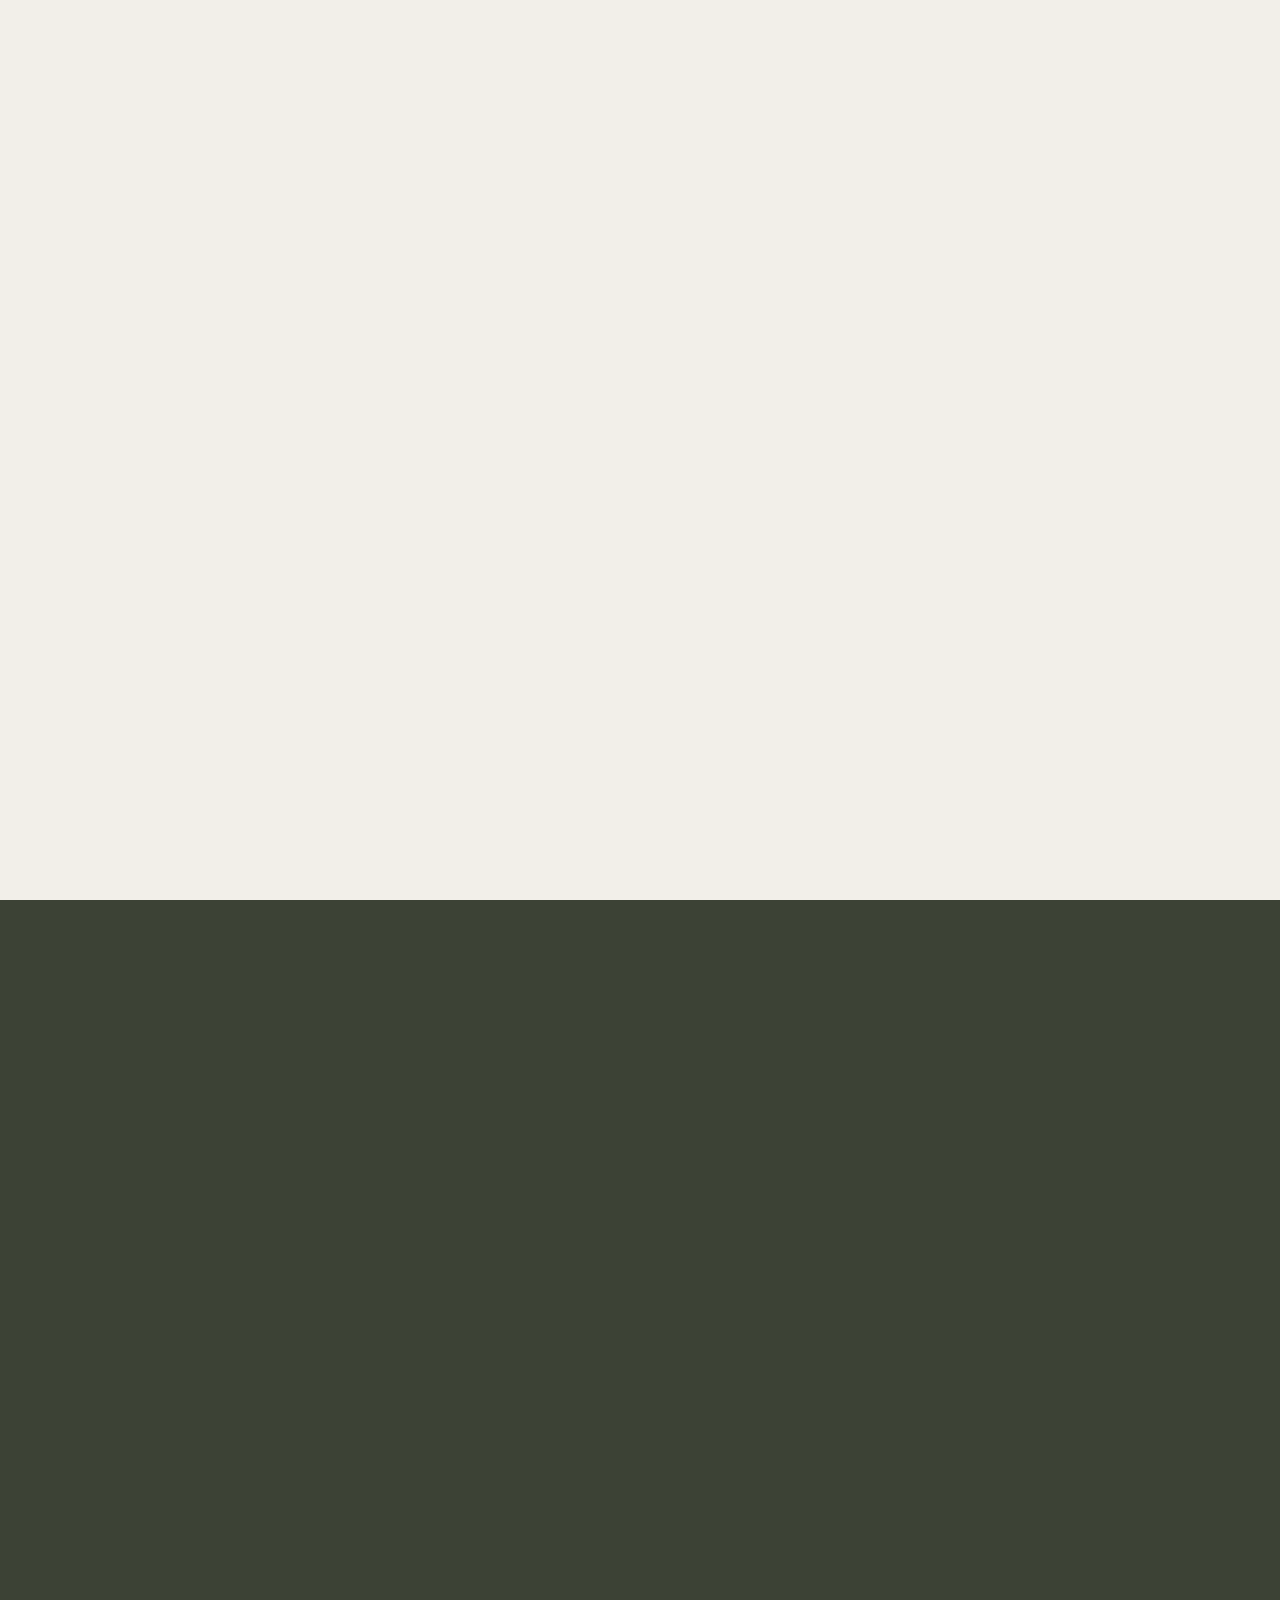
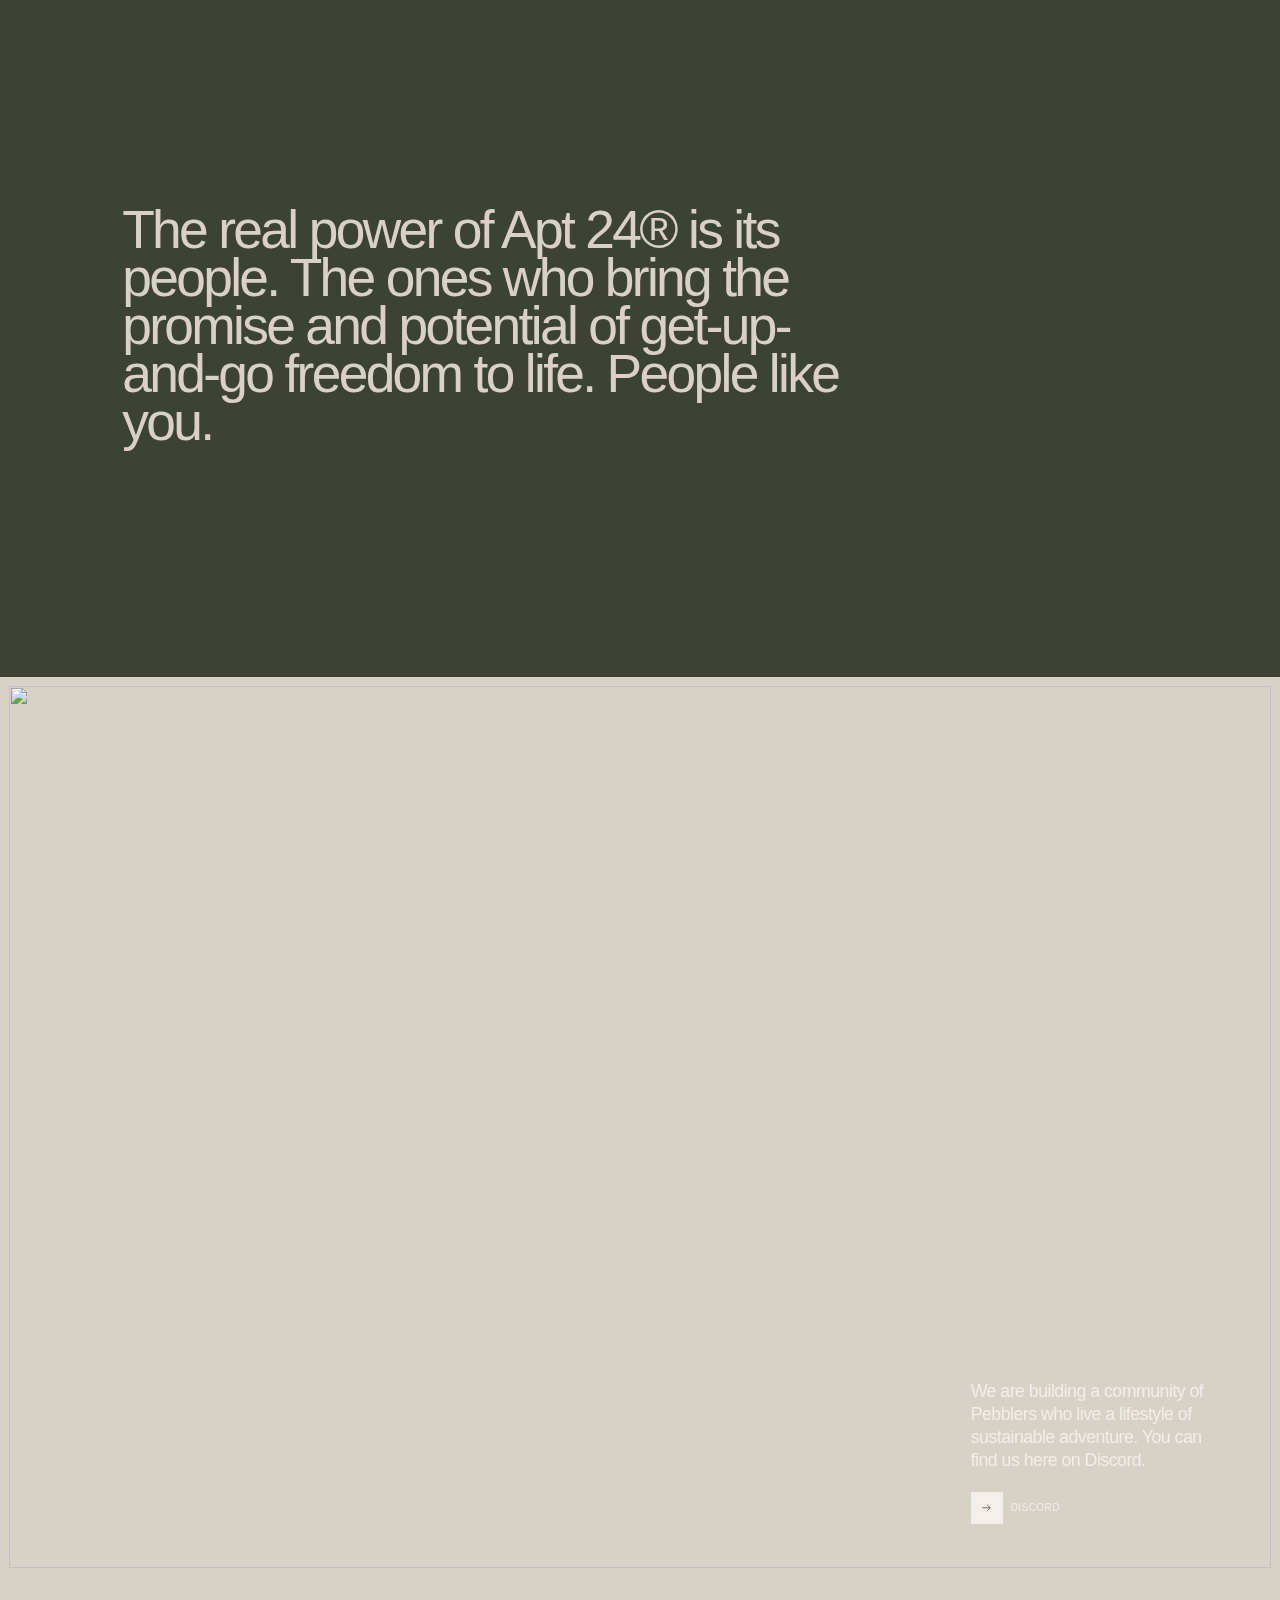
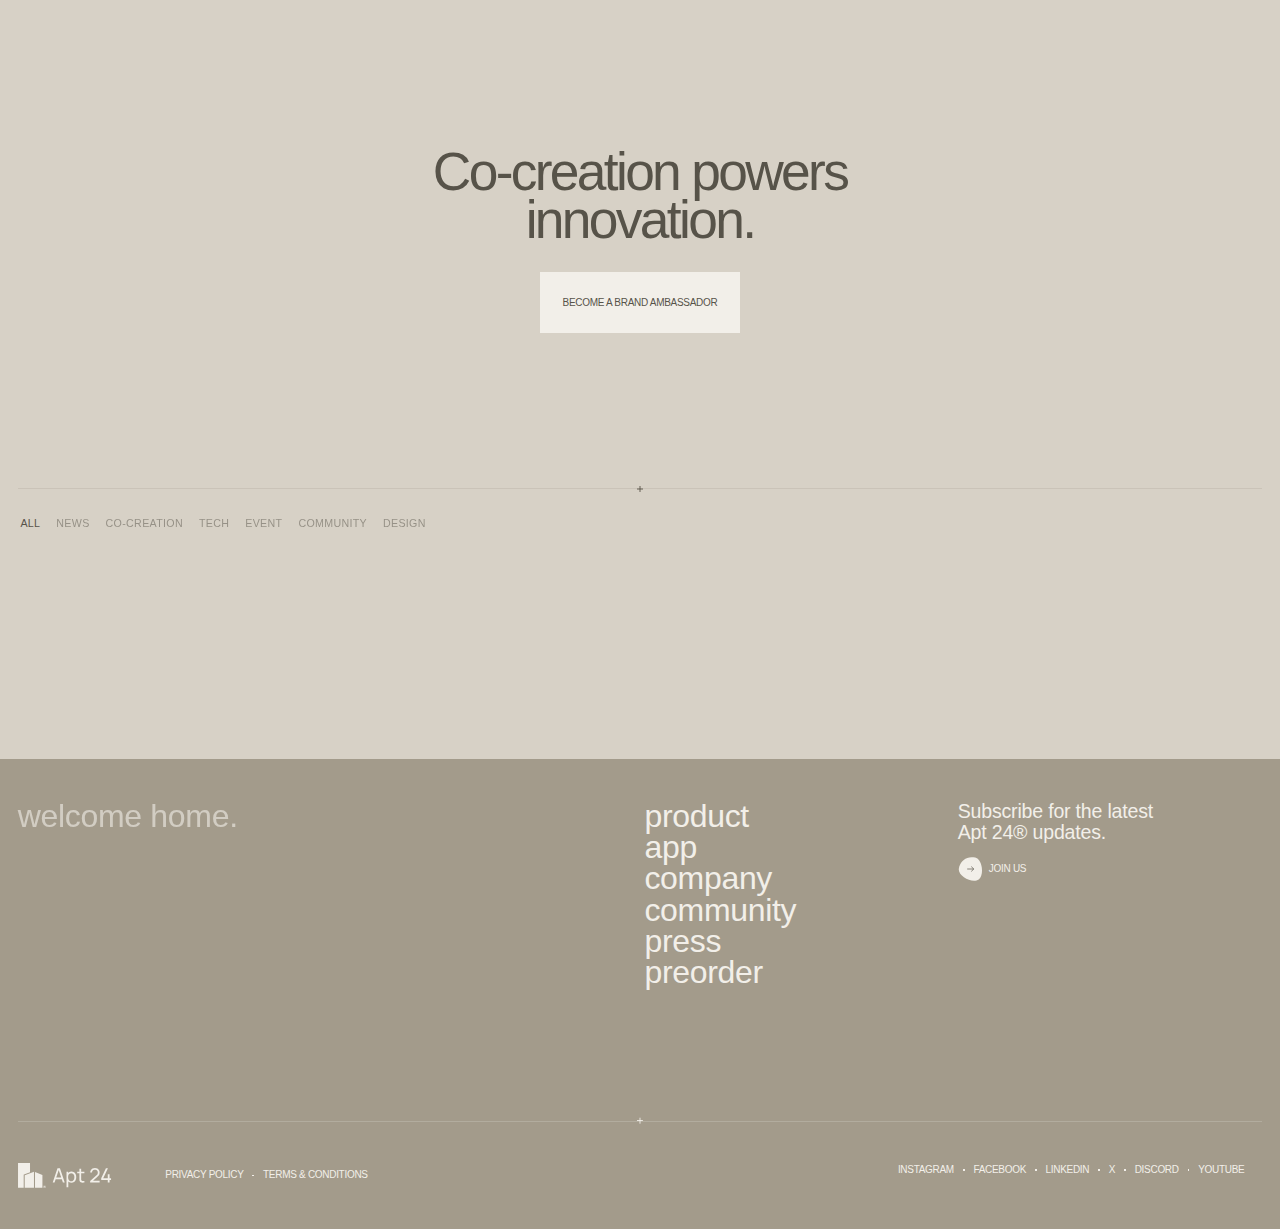
==== commit f933e508: "ztft" ====
--- a/community.html
+++ b/community.html
@@ -1,7 +1,31 @@
 <!DOCTYPE html><html lang="en">
 <!-- Mirrored from pebblelife.com/community by HTTrack Website Copier/3.x [XR&CO'2014], Tue, 24 Oct 2023 21:19:27 GMT -->
 <!-- Added by HTTrack --><meta http-equiv="content-type" content="text/html;charset=utf-8" /><!-- /Added by HTTrack -->
-<head><meta charSet="utf-8"/><title>Apt 24® Community | The Future Is What We Make It</title><meta property="og:title" content="Apt 24® Community | The Future Is What We Make It"/><meta name="description" content="Apt 24® delivers furnished rooms and apartments in a stress-free 24 hour or less process."/><meta property="og:image" content="../images.prismic.io/pebble-website/6526591dfbd9a45bcec812ee_full0da4.jpg?auto=format%2Ccompress&amp;rect=0%2C300%2C4000%2C2100&amp;w=2400&amp;h=1260"/><meta property="og:image:type" content="image/jpg"/><meta property="og:image:width" content="2400"/><meta property="og:image:height" content="1260"/><meta name="twitter:card" content="summary_large_image"/><meta name="theme-color" content="#d7d1c6"/><meta name="viewport" content="width=device-width, initial-scale=1, maximum-scale=1"/><link rel="preload" as="image" imageSrcSet="https://images.prismic.io/pebble-website/652e9bd6fbd9a45bcec817d3_rocksvertical2.png?auto=format%2Ccompress&amp;fit=max&amp;w=640 640w, https://images.prismic.io/pebble-website/652e9bd6fbd9a45bcec817d3_rocksvertical2.png?auto=format%2Ccompress&amp;fit=max&amp;w=750 750w, https://images.prismic.io/pebble-website/652e9bd6fbd9a45bcec817d3_rocksvertical2.png?auto=format%2Ccompress&amp;fit=max&amp;w=828 828w, https://images.prismic.io/pebble-website/652e9bd6fbd9a45bcec817d3_rocksvertical2.png?auto=format%2Ccompress&amp;fit=max&amp;w=1080 1080w, https://images.prismic.io/pebble-website/652e9bd6fbd9a45bcec817d3_rocksvertical2.png?auto=format%2Ccompress&amp;fit=max&amp;w=1200 1200w, https://images.prismic.io/pebble-website/652e9bd6fbd9a45bcec817d3_rocksvertical2.png?auto=format%2Ccompress&amp;fit=max&amp;w=1920 1920w, https://images.prismic.io/pebble-website/652e9bd6fbd9a45bcec817d3_rocksvertical2.png?auto=format%2Ccompress&amp;fit=max&amp;w=2048 2048w, https://images.prismic.io/pebble-website/652e9bd6fbd9a45bcec817d3_rocksvertical2.png?auto=format%2Ccompress&amp;fit=max&amp;w=3840 3840w" imageSizes="100vw" fetchpriority="high"/><meta name="next-head-count" content="12"/><link rel="preload" href="_next/static/css/646bf240409db0ee.css" as="style"/><link rel="stylesheet" href="_next/static/css/646bf240409db0ee.css" data-n-g=""/><noscript data-n-css=""></noscript><script defer="" nomodule="" src="_next/static/chunks/polyfills-78c92fac7aa8fdd8.js"></script><script defer="" src="_next/static/chunks/143.4b59de1aaf799233.js"></script><script defer="" src="_next/static/chunks/19.ea1808c222bec7cb.js"></script><script defer="" src="_next/static/chunks/966.05cb8cf84f04585f.js"></script><script defer="" src="_next/static/chunks/a0cc58a1.e4679e36746576ea.js"></script><script defer="" src="_next/static/chunks/74.a08a5e5c8f366e45.js"></script><script defer="" src="_next/static/chunks/386.686c738eebc4eeac.js"></script><script defer="" src="_next/static/chunks/793.1f549a38a2ad3ee9.js"></script><script src="_next/static/chunks/webpack-232e8d767d254290.js" defer=""></script><script src="_next/static/chunks/framework-7a7e500878b44665.js" defer=""></script><script src="_next/static/chunks/main-270ef8e3038ac606.js" defer=""></script><script src="_next/static/chunks/pages/_app-4d9f48ab02c56b49.js" defer=""></script><script src="_next/static/chunks/204-1b625a400bc30913.js" defer=""></script><script src="_next/static/chunks/979-77dc2bf017621503.js" defer=""></script><script src="_next/static/chunks/pages/%5buid%5d-8246434b14d38cf0.js" defer=""></script><script src="_next/static/onRaojyhV_WCMUqdx8p5s/_buildManifest.js" defer=""></script><script src="_next/static/onRaojyhV_WCMUqdx8p5s/_ssgManifest.js" defer=""></script><style id="__jsx-8935904e0eecb917">.style-mail.jsx-8935904e0eecb917{&.mce_inline_error.jsx-8935904e0eecb917{color:red;&.jsx-8935904e0eecb917::-webkit-input-placeholder{color:red}&.jsx-8935904e0eecb917:-moz-placeholder{color:red}&.jsx-8935904e0eecb917::-moz-placeholder{color:red}&.jsx-8935904e0eecb917:-ms-input-placeholder{color:red}&.jsx-8935904e0eecb917::-ms-input-placeholder{color:red}&.jsx-8935904e0eecb917::placeholder{color:red}}&.jsx-8935904e0eecb917::-webkit-input-placeholder{color:#fb7339}&.jsx-8935904e0eecb917:-moz-placeholder{color:#fb7339}&.jsx-8935904e0eecb917::-moz-placeholder{color:#fb7339}&.jsx-8935904e0eecb917:-ms-input-placeholder{color:#fb7339}&.jsx-8935904e0eecb917::-ms-input-placeholder{color:#fb7339}&.jsx-8935904e0eecb917::placeholder{color:#fb7339}}</style></head><body><div id="__next"><div class="loader fixed top-0 left-0 w-full h-screen bg-white z-loader"></div><div><div class="page-wrapper"><div class="page"><div class="absolute top-1/2 left-1/2 -translate-x-1/2 -translate-y-1/2 pointer-events-none"><div class="svg-wrapper w-[4.267rem]"><svg width="56" height="50" viewBox="0 0 56 50" fill="none" xmlns="http://www.w3.org/2000/svg"><path d="M40.565 15.0573C36.9268 17.6142 32.6423 19.102 28.1985 19.3514H27.9062C23.4275 19.0849 19.1111 17.5827 15.4385 15.0125C12.5943 13.1513 8.90682 10.3484 9.23285 6.43554C9.45769 3.74473 12.3919 2.42176 14.5842 1.74906C15.506 1.46877 16.4391 1.23332 17.3722 1.04272C24.0175 -0.257846 30.8455 -0.333841 37.5183 0.818491H37.6082C38.6313 1.00909 39.6543 1.23332 40.6886 1.5024L41.543 1.74906C43.7353 2.42176 46.6695 3.74473 46.8943 6.43554C47.2316 10.3484 43.3305 13.1626 40.4862 15.0573H40.565Z" fill="#D7D1C6"></path><path d="M12.5493 17.6362C16.7717 19.4085 20.4376 22.2821 23.162 25.9552L23.2407 26.0674L23.3306 26.2019C25.6353 29.8457 26.2311 34.4761 26.2536 38.8263C26.2536 42.2458 25.6353 47.1453 22.5661 48.7822C20.194 50.0267 17.5071 48.3113 15.7533 46.8202C15.0226 46.2035 14.3143 45.5421 13.6398 44.8581C8.91013 39.9371 5.10259 34.2109 2.39755 27.9509V27.8724C1.99283 26.9082 1.61059 25.9216 1.27333 24.9013C1.18339 24.621 1.09347 24.3296 1.01478 24.0381C0.362728 21.7957 -0.109461 18.6228 1.94787 16.9523C5.00576 14.5193 9.50266 16.2571 12.6055 17.6362H12.5493Z" fill="#D7D1C6"></path><path d="M43.6228 17.6362C39.3954 19.4053 35.725 22.2794 32.9988 25.9552L32.9202 26.0674L32.8302 26.2019C30.5256 29.8457 29.9297 34.4761 29.9072 38.8263C29.9072 42.2458 30.5255 47.1453 33.5947 48.7822C35.9668 50.0267 38.6537 48.3113 40.4075 46.8202C41.1382 46.2035 41.8465 45.5421 42.521 44.8581C47.2549 39.9404 51.0629 34.2135 53.7633 27.9509V27.8724C54.168 26.9082 54.5502 25.9216 54.8875 24.9013L55.1573 24.0381C55.8094 21.7957 56.2815 18.6228 54.213 16.9523C51.1551 14.5193 46.6582 16.2571 43.5666 17.6362H43.6228Z" fill="#D7D1C6"></path></svg></div></div><div class="absolute top-1/2 left-1/2 w-[28.4rem] h-[28.4rem] -translate-x-1/2 -translate-y-1/2 pointer-events-none"><div class="absolute w-full h-full"><div class="absolute left-0 top-1/2 w-[0.7rem] -translate-x-[0.2rem] -translate-y-1/2 rotate-45"><svg width="7" height="7" viewBox="0 0 7 7" fill="none" xmlns="http://www.w3.org/2000/svg"><rect x="3" width="1" height="7" fill="#A39B8B"></rect><rect x="7" y="3" width="1" height="7" transform="rotate(90 7 3)" fill="#A39B8B"></rect></svg></div><div class="absolute top-0 left-0 w-full h-full svg-wrapper rotate-180"><svg width="286" height="286" viewBox="0 0 286 286" fill="none" xmlns="http://www.w3.org/2000/svg"><g clip-path="url(#clip0_4489_62323)"><mask id="mask0_4489_62323" style="mask-type:alpha" maskUnits="userSpaceOnUse" x="18" y="-49" width="271" height="203"><rect x="224" y="14.5488" width="194.476" height="73.7032" transform="rotate(149.564 224 14.5488)" fill="url(#paint0_linear_4489_62323)"></rect><rect x="167" y="-19" width="122" height="173" fill="#D9D9D9"></rect></mask><g mask="url(#mask0_4489_62323)"><path opacity="0.15" d="M20.6185 72.2329C36.1479 45.2009 60.1697 24.0541 88.9524 12.0774C117.735 0.100734 149.667 -2.0354 179.789 6.00087C209.91 14.0371 236.535 31.7959 255.526 56.5185C274.518 81.2412 284.813 111.544 284.813 142.719" stroke="#575349"></path></g></g><defs><linearGradient id="paint0_linear_4489_62323" x1="418.476" y1="88.252" x2="224" y2="88.252" gradientUnits="userSpaceOnUse"><stop stop-color="#F2EFE9" stop-opacity="0"></stop><stop offset="1" stop-color="#F2EFE9"></stop></linearGradient><clipPath id="clip0_4489_62323"><rect width="286" height="286" fill="white"></rect></clipPath></defs></svg></div></div><div class="absolute w-full h-full rounded-full"><div class="absolute left-0 top-1/2 w-[0.7rem] -translate-x-[0.2rem] -translate-y-1/2 rotate-45"><svg width="7" height="7" viewBox="0 0 7 7" fill="none" xmlns="../www.w3.org/2000/svg.html"><rect x="3" width="1" height="7" fill="#A39B8B"></rect><rect x="7" y="3" width="1" height="7" transform="rotate(90 7 3)" fill="#A39B8B"></rect></svg></div><div class="absolute top-0 left-0 w-full h-full svg-wrapper rotate-180"><svg width="286" height="286" viewBox="0 0 286 286" fill="none" xmlns="../www.w3.org/2000/svg.html"><g clip-path="url(#clip0_4489_62323)"><mask id="mask0_4489_62323" style="mask-type:alpha" maskUnits="userSpaceOnUse" x="18" y="-49" width="271" height="203"><rect x="224" y="14.5488" width="194.476" height="73.7032" transform="rotate(149.564 224 14.5488)" fill="url(#paint0_linear_4489_62323)"></rect><rect x="167" y="-19" width="122" height="173" fill="#D9D9D9"></rect></mask><g mask="url(#mask0_4489_62323)"><path opacity="0.15" d="M20.6185 72.2329C36.1479 45.2009 60.1697 24.0541 88.9524 12.0774C117.735 0.100734 149.667 -2.0354 179.789 6.00087C209.91 14.0371 236.535 31.7959 255.526 56.5185C274.518 81.2412 284.813 111.544 284.813 142.719" stroke="#575349"></path></g></g><defs><linearGradient id="paint0_linear_4489_62323" x1="418.476" y1="88.252" x2="224" y2="88.252" gradientUnits="userSpaceOnUse"><stop stop-color="#F2EFE9" stop-opacity="0"></stop><stop offset="1" stop-color="#F2EFE9"></stop></linearGradient><clipPath id="clip0_4489_62323"><rect width="286" height="286" fill="white"></rect></clipPath></defs></svg></div></div></div><div class="absolute left-1/2 bottom-[3.5rem] -translate-x-1/2 text-10 leading-[1.8rem] tracking-[0.05rem] font-body-mono"><span>000</span><span>/</span><span>100</span></div><div style="clip-path:url(#svgPath);backface-visibility:hidden;transform:translate3d(0, 0, 0);z-index:5" class="transition-path relative"><div class="absolute top-0 left-0 w-full h-screen pointer-events-none"><div class="absolute top-0 left-0 w-full h-full hidden z-1"><svg width="84" height="81" class="w-full h-full"><defs><clipPath id="svgPath"><path d="M71.6638 76.6744C50.3357 91.0443 -1.13729 65.4997 0.440132 40.5884C1.710243 19.4787 23.2703 -6.18393 58.4749 2.13813C85.0859 8.42874 91.6761 63.191 71.6638 76.6744Z"></path></clipPath></defs></svg></div></div><section data-slice-type="large_cover" data-slice-variation="largeCoverDoubleTitle" style="z-index:5" class="relative bg-green"><div class="relative h-[175vh] text-white"><div class="sticky top-0 h-screen"><div class="relative w-full h-full overflow-hidden"><div class="relative w-full h-full"><div class="absolute top-0 left-0 w-full h-full z-0"><div class="w-full h-full xl:hidden"><img alt="" fetchpriority="high" loading="eager" width="2545" height="5325" decoding="async" data-nimg="1" class="w-full h-full object-cover" style="color:transparent" sizes="100vw" srcSet="https://images.prismic.io/pebble-website/652e9bd6fbd9a45bcec817d3_rocksvertical2.png?auto=format%2Ccompress&amp;fit=max&amp;w=640 640w, https://images.prismic.io/pebble-website/652e9bd6fbd9a45bcec817d3_rocksvertical2.png?auto=format%2Ccompress&amp;fit=max&amp;w=750 750w, https://images.prismic.io/pebble-website/652e9bd6fbd9a45bcec817d3_rocksvertical2.png?auto=format%2Ccompress&amp;fit=max&amp;w=828 828w, https://images.prismic.io/pebble-website/652e9bd6fbd9a45bcec817d3_rocksvertical2.png?auto=format%2Ccompress&amp;fit=max&amp;w=1080 1080w, https://images.prismic.io/pebble-website/652e9bd6fbd9a45bcec817d3_rocksvertical2.png?auto=format%2Ccompress&amp;fit=max&amp;w=1200 1200w, https://images.prismic.io/pebble-website/652e9bd6fbd9a45bcec817d3_rocksvertical2.png?auto=format%2Ccompress&amp;fit=max&amp;w=1920 1920w, https://images.prismic.io/pebble-website/652e9bd6fbd9a45bcec817d3_rocksvertical2.png?auto=format%2Ccompress&amp;fit=max&amp;w=2048 2048w, https://images.prismic.io/pebble-website/652e9bd6fbd9a45bcec817d3_rocksvertical2.png?auto=format%2Ccompress&amp;fit=max&amp;w=3840 3840w" src="../images.prismic.io/pebble-website/652e9bd6fbd9a45bcec817d3_rocksvertical2a293.jpg?auto=format%2Ccompress&amp;fit=max&amp;w=3840"/></div></div><h1 class="absolute top-[45%] md:top-1/2 left-0 w-full -translate-y-1/2 font-headings text-white text-center overflow-hidden"><div class="w-full text-[5.6rem] leading-[89%] -tracking-[0.252rem] lg:text-120 lg:leading-[80%] lg:-tracking-[0.66rem]"><div class="relative"><div><div>the future is what</div></div><div><div>we make it,</div></div></div><div class="absolute top-1/2 left-1/2 w-full -translate-x-1/2 -translate-y-1/2"><div><div>and we want</div></div><div><div>to make it natural.</div></div></div></div></h1><div class="absolute top-0 left-0 w-full h-full z-2"></div></div></div></div></div></section></div><section data-slice-type="simple_content" data-slice-variation="default" style="z-index:4" class="simple-content relative px-container grid grid-cols-6 lg:grid-cols-12 first-letter
+<head><meta charSet="utf-8"/><title>Apt 24® Community | The Future Is What We Make It</title><meta property="og:title" content="Apt 24® Community | The Future Is What We Make It"/><meta name="description" content="Apt 24® delivers furnished rooms and apartments in a stress-free 24 hour or less process."/><meta property="og:image" content="../images.prismic.io/pebble-website/6526591dfbd9a45bcec812ee_full0da4.jpg?auto=format%2Ccompress&amp;rect=0%2C300%2C4000%2C2100&amp;w=2400&amp;h=1260"/><meta property="og:image:type" content="image/jpg"/><meta property="og:image:width" content="2400"/><meta property="og:image:height" content="1260"/><meta name="twitter:card" content="summary_large_image"/><meta name="theme-color" content="#d7d1c6"/><meta name="viewport" content="width=device-width, initial-scale=1, maximum-scale=1"/><link rel="preload" as="image" imageSrcSet="https://images.prismic.io/pebble-website/652e9bd6fbd9a45bcec817d3_rocksvertical2.png?auto=format%2Ccompress&amp;fit=max&amp;w=640 640w, https://images.prismic.io/pebble-website/652e9bd6fbd9a45bcec817d3_rocksvertical2.png?auto=format%2Ccompress&amp;fit=max&amp;w=750 750w, https://images.prismic.io/pebble-website/652e9bd6fbd9a45bcec817d3_rocksvertical2.png?auto=format%2Ccompress&amp;fit=max&amp;w=828 828w, https://images.prismic.io/pebble-website/652e9bd6fbd9a45bcec817d3_rocksvertical2.png?auto=format%2Ccompress&amp;fit=max&amp;w=1080 1080w, https://images.prismic.io/pebble-website/652e9bd6fbd9a45bcec817d3_rocksvertical2.png?auto=format%2Ccompress&amp;fit=max&amp;w=1200 1200w, https://images.prismic.io/pebble-website/652e9bd6fbd9a45bcec817d3_rocksvertical2.png?auto=format%2Ccompress&amp;fit=max&amp;w=1920 1920w, https://images.prismic.io/pebble-website/652e9bd6fbd9a45bcec817d3_rocksvertical2.png?auto=format%2Ccompress&amp;fit=max&amp;w=2048 2048w, https://images.prismic.io/pebble-website/652e9bd6fbd9a45bcec817d3_rocksvertical2.png?auto=format%2Ccompress&amp;fit=max&amp;w=3840 3840w" imageSizes="100vw" fetchpriority="high"/><meta name="next-head-count" content="12"/><link rel="preload" href="_next/static/css/646bf240409db0ee.css" as="style"/><link rel="stylesheet" href="_next/static/css/646bf240409db0ee.css" data-n-g=""/><noscript data-n-css=""></noscript><script defer="" nomodule="" src="_next/static/chunks/polyfills-78c92fac7aa8fdd8.js"></script><script defer="" src="_next/static/chunks/143.4b59de1aaf799233.js"></script><script defer="" src="_next/static/chunks/19.ea1808c222bec7cb.js"></script><script defer="" src="_next/static/chunks/966.05cb8cf84f04585f.js"></script><script defer="" src="_next/static/chunks/a0cc58a1.e4679e36746576ea.js"></script><script defer="" src="_next/static/chunks/74.a08a5e5c8f366e45.js"></script><script defer="" src="_next/static/chunks/386.686c738eebc4eeac.js"></script><script defer="" src="_next/static/chunks/793.1f549a38a2ad3ee9.js"></script><script src="_next/static/chunks/webpack-232e8d767d254290.js" defer=""></script><script src="_next/static/chunks/framework-7a7e500878b44665.js" defer=""></script><script src="_next/static/chunks/main-270ef8e3038ac606.js" defer=""></script><script src="_next/static/chunks/pages/_app-4d9f48ab02c56b49.js" defer=""></script><script src="_next/static/chunks/204-1b625a400bc30913.js" defer=""></script><script src="_next/static/chunks/979-77dc2bf017621503.js" defer=""></script><script src="_next/static/chunks/pages/%5buid%5d-8246434b14d38cf0.js" defer=""></script><script src="_next/static/onRaojyhV_WCMUqdx8p5s/_buildManifest.js" defer=""></script><script src="_next/static/onRaojyhV_WCMUqdx8p5s/_ssgManifest.js" defer=""></script><style id="__jsx-8935904e0eecb917">.style-mail.jsx-8935904e0eecb917{&.mce_inline_error.jsx-8935904e0eecb917{color:red;&.jsx-8935904e0eecb917::-webkit-input-placeholder{color:red}&.jsx-8935904e0eecb917:-moz-placeholder{color:red}&.jsx-8935904e0eecb917::-moz-placeholder{color:red}&.jsx-8935904e0eecb917:-ms-input-placeholder{color:red}&.jsx-8935904e0eecb917::-ms-input-placeholder{color:red}&.jsx-8935904e0eecb917::placeholder{color:red}}&.jsx-8935904e0eecb917::-webkit-input-placeholder{color:#fb7339}&.jsx-8935904e0eecb917:-moz-placeholder{color:#fb7339}&.jsx-8935904e0eecb917::-moz-placeholder{color:#fb7339}&.jsx-8935904e0eecb917:-ms-input-placeholder{color:#fb7339}&.jsx-8935904e0eecb917::-ms-input-placeholder{color:#fb7339}&.jsx-8935904e0eecb917::placeholder{color:#fb7339}}</style></head><body><div id="__next"><div class="loader fixed top-0 left-0 w-full h-screen bg-white z-loader"></div><div><div class="page-wrapper"><div class="page"><div class="absolute top-1/2 left-1/2 -translate-x-1/2 -translate-y-1/2 pointer-events-none"><div class="svg-wrapper w-[4.267rem]"><svg width="56" height="50" viewBox="0 0 56 50" fill="none" xmlns="http://www.w3.org/2000/svg">
+<path d="M24.2053 18.8094L12.0537 23.2537C11.8635 23.3231 11.7014 23.4386 11.5876 23.586C11.4737 23.7333 11.413 23.9059 11.413 24.0824V49.9042H0V0H24.2053V18.8094Z" fill="url(#paint0_radial_2_12)"/>
+<path d="M25.7002 20.2247L32.1673 17.8601V49.9042H13.5269V24.6773L25.6588 20.242L25.7002 20.2247Z" fill="url(#paint1_radial_2_12)"/>
+<path d="M49.2149 49.9042H34.2812V17.9375L49.2149 24.171V49.9042Z" fill="url(#paint2_radial_2_12)"/>
+<path d="M53.0471 47.5507H53.5327C53.6902 47.5507 53.8192 47.5307 53.9199 47.4908C54.0205 47.4509 54.0708 47.3551 54.0708 47.2034C54.0708 47.1355 54.0533 47.0816 54.0183 47.0417C53.9833 47.0018 53.9373 46.9718 53.8805 46.9519C53.828 46.9279 53.7667 46.9119 53.6967 46.9039C53.6311 46.896 53.5677 46.892 53.5064 46.892H53.0471V47.5507ZM52.5025 46.5027H53.5393C53.8849 46.5027 54.1495 46.5586 54.3333 46.6704C54.5214 46.7822 54.6154 46.9738 54.6154 47.2453C54.6154 47.3611 54.5957 47.4609 54.5564 47.5447C54.5214 47.6246 54.4711 47.6904 54.4054 47.7423C54.3398 47.7942 54.2633 47.8342 54.1758 47.8621C54.0883 47.89 53.9942 47.908 53.8936 47.916L54.6285 49.0119H54.0577L53.3883 47.94H53.0471V49.0119H52.5025V46.5027ZM51.6297 47.7603C51.6297 48.0158 51.6778 48.2514 51.7741 48.4669C51.8703 48.6825 52.0016 48.8702 52.1678 49.0299C52.334 49.1856 52.5287 49.3073 52.7518 49.3952C52.9793 49.483 53.2221 49.5269 53.4802 49.5269C53.7339 49.5269 53.9723 49.483 54.1955 49.3952C54.4229 49.3073 54.6198 49.1856 54.786 49.0299C54.9523 48.8702 55.0835 48.6825 55.1798 48.4669C55.2804 48.2514 55.3307 48.0158 55.3307 47.7603C55.3307 47.5048 55.2804 47.2712 55.1798 47.0596C55.0835 46.8441 54.9523 46.6584 54.786 46.5027C54.6198 46.347 54.4229 46.2252 54.1955 46.1374C53.9723 46.0496 53.7339 46.0057 53.4802 46.0057C53.2221 46.0057 52.9793 46.0496 52.7518 46.1374C52.5287 46.2252 52.334 46.347 52.1678 46.5027C52.0016 46.6584 51.8703 46.8441 51.7741 47.0596C51.6778 47.2712 51.6297 47.5048 51.6297 47.7603ZM50.9604 47.7603C50.9604 47.421 51.0282 47.1135 51.1638 46.8381C51.3038 46.5626 51.4897 46.329 51.7216 46.1374C51.9534 45.9418 52.2203 45.7921 52.5221 45.6883C52.8284 45.5805 53.1477 45.5266 53.4802 45.5266C53.8127 45.5266 54.1298 45.5805 54.4317 45.6883C54.7379 45.7921 55.007 45.9418 55.2388 46.1374C55.4707 46.329 55.6544 46.5626 55.79 46.8381C55.93 47.1135 56 47.421 56 47.7603C56 48.1036 55.93 48.413 55.79 48.6885C55.6544 48.964 55.4707 49.1995 55.2388 49.3952C55.007 49.5908 54.7379 49.7405 54.4317 49.8443C54.1298 49.9481 53.8127 50 53.4802 50C53.1477 50 52.8284 49.9481 52.5221 49.8443C52.2203 49.7405 51.9534 49.5908 51.7216 49.3952C51.4897 49.1995 51.3038 48.964 51.1638 48.6885C51.0282 48.413 50.9604 48.1036 50.9604 47.7603Z" fill="url(#paint3_radial_2_12)"/>
+<defs>
+<radialGradient id="paint0_radial_2_12" cx="0" cy="0" r="1" gradientUnits="userSpaceOnUse" gradientTransform="translate(19.1759 20.8333) rotate(48.2202) scale(36.3188 37.6588)">
+<stop stop-color="#575349" stop-opacity="0.69"/>
+<stop offset="1" stop-color="#575349"/>
+</radialGradient>
+<radialGradient id="paint1_radial_2_12" cx="0" cy="0" r="1" gradientUnits="userSpaceOnUse" gradientTransform="translate(19.1759 20.8333) rotate(48.2202) scale(36.3188 37.6588)">
+<stop stop-color="#575349" stop-opacity="0.69"/>
+<stop offset="1" stop-color="#575349"/>
+</radialGradient>
+<radialGradient id="paint2_radial_2_12" cx="0" cy="0" r="1" gradientUnits="userSpaceOnUse" gradientTransform="translate(19.1759 20.8333) rotate(48.2202) scale(36.3188 37.6588)">
+<stop stop-color="#575349" stop-opacity="0.69"/>
+<stop offset="1" stop-color="#575349"/>
+</radialGradient>
+<radialGradient id="paint3_radial_2_12" cx="0" cy="0" r="1" gradientUnits="userSpaceOnUse" gradientTransform="translate(19.1759 20.8333) rotate(48.2202) scale(36.3188 37.6588)">
+<stop stop-color="#575349" stop-opacity="0.69"/>
+<stop offset="1" stop-color="#575349"/>
+</radialGradient>
+</defs>
+</svg>
+</div></div><div class="absolute top-1/2 left-1/2 w-[28.4rem] h-[28.4rem] -translate-x-1/2 -translate-y-1/2 pointer-events-none"><div class="absolute w-full h-full"><div class="absolute left-0 top-1/2 w-[0.7rem] -translate-x-[0.2rem] -translate-y-1/2 rotate-45"><svg width="7" height="7" viewBox="0 0 7 7" fill="none" xmlns="http://www.w3.org/2000/svg"><rect x="3" width="1" height="7" fill="#A39B8B"></rect><rect x="7" y="3" width="1" height="7" transform="rotate(90 7 3)" fill="#A39B8B"></rect></svg></div><div class="absolute top-0 left-0 w-full h-full svg-wrapper rotate-180"><svg width="286" height="286" viewBox="0 0 286 286" fill="none" xmlns="http://www.w3.org/2000/svg"><g clip-path="url(#clip0_4489_62323)"><mask id="mask0_4489_62323" style="mask-type:alpha" maskUnits="userSpaceOnUse" x="18" y="-49" width="271" height="203"><rect x="224" y="14.5488" width="194.476" height="73.7032" transform="rotate(149.564 224 14.5488)" fill="url(#paint0_linear_4489_62323)"></rect><rect x="167" y="-19" width="122" height="173" fill="#D9D9D9"></rect></mask><g mask="url(#mask0_4489_62323)"><path opacity="0.15" d="M20.6185 72.2329C36.1479 45.2009 60.1697 24.0541 88.9524 12.0774C117.735 0.100734 149.667 -2.0354 179.789 6.00087C209.91 14.0371 236.535 31.7959 255.526 56.5185C274.518 81.2412 284.813 111.544 284.813 142.719" stroke="#575349"></path></g></g><defs><linearGradient id="paint0_linear_4489_62323" x1="418.476" y1="88.252" x2="224" y2="88.252" gradientUnits="userSpaceOnUse"><stop stop-color="#F2EFE9" stop-opacity="0"></stop><stop offset="1" stop-color="#F2EFE9"></stop></linearGradient><clipPath id="clip0_4489_62323"><rect width="286" height="286" fill="white"></rect></clipPath></defs></svg></div></div><div class="absolute w-full h-full rounded-full"><div class="absolute left-0 top-1/2 w-[0.7rem] -translate-x-[0.2rem] -translate-y-1/2 rotate-45"><svg width="7" height="7" viewBox="0 0 7 7" fill="none" xmlns="../www.w3.org/2000/svg.html"><rect x="3" width="1" height="7" fill="#A39B8B"></rect><rect x="7" y="3" width="1" height="7" transform="rotate(90 7 3)" fill="#A39B8B"></rect></svg></div><div class="absolute top-0 left-0 w-full h-full svg-wrapper rotate-180"><svg width="286" height="286" viewBox="0 0 286 286" fill="none" xmlns="../www.w3.org/2000/svg.html"><g clip-path="url(#clip0_4489_62323)"><mask id="mask0_4489_62323" style="mask-type:alpha" maskUnits="userSpaceOnUse" x="18" y="-49" width="271" height="203"><rect x="224" y="14.5488" width="194.476" height="73.7032" transform="rotate(149.564 224 14.5488)" fill="url(#paint0_linear_4489_62323)"></rect><rect x="167" y="-19" width="122" height="173" fill="#D9D9D9"></rect></mask><g mask="url(#mask0_4489_62323)"><path opacity="0.15" d="M20.6185 72.2329C36.1479 45.2009 60.1697 24.0541 88.9524 12.0774C117.735 0.100734 149.667 -2.0354 179.789 6.00087C209.91 14.0371 236.535 31.7959 255.526 56.5185C274.518 81.2412 284.813 111.544 284.813 142.719" stroke="#575349"></path></g></g><defs><linearGradient id="paint0_linear_4489_62323" x1="418.476" y1="88.252" x2="224" y2="88.252" gradientUnits="userSpaceOnUse"><stop stop-color="#F2EFE9" stop-opacity="0"></stop><stop offset="1" stop-color="#F2EFE9"></stop></linearGradient><clipPath id="clip0_4489_62323"><rect width="286" height="286" fill="white"></rect></clipPath></defs></svg></div></div></div><div class="absolute left-1/2 bottom-[3.5rem] -translate-x-1/2 text-10 leading-[1.8rem] tracking-[0.05rem] font-body-mono"><span>000</span><span>/</span><span>100</span></div><div style="clip-path:url(#svgPath);backface-visibility:hidden;transform:translate3d(0, 0, 0);z-index:5" class="transition-path relative"><div class="absolute top-0 left-0 w-full h-screen pointer-events-none"><div class="absolute top-0 left-0 w-full h-full hidden z-1"><svg width="84" height="81" class="w-full h-full"><defs><clipPath id="svgPath"><path d="M71.6638 76.6744C50.3357 91.0443 -1.13729 65.4997 0.440132 40.5884C1.710243 19.4787 23.2703 -6.18393 58.4749 2.13813C85.0859 8.42874 91.6761 63.191 71.6638 76.6744Z"></path></clipPath></defs></svg></div></div><section data-slice-type="large_cover" data-slice-variation="largeCoverDoubleTitle" style="z-index:5" class="relative bg-green"><div class="relative h-[175vh] text-white"><div class="sticky top-0 h-screen"><div class="relative w-full h-full overflow-hidden"><div class="relative w-full h-full"><div class="absolute top-0 left-0 w-full h-full z-0"><div class="w-full h-full xl:hidden"><img alt="" fetchpriority="high" loading="eager" width="2545" height="5325" decoding="async" data-nimg="1" class="w-full h-full object-cover" style="color:transparent" sizes="100vw" srcSet="https://images.prismic.io/pebble-website/652e9bd6fbd9a45bcec817d3_rocksvertical2.png?auto=format%2Ccompress&amp;fit=max&amp;w=640 640w, https://images.prismic.io/pebble-website/652e9bd6fbd9a45bcec817d3_rocksvertical2.png?auto=format%2Ccompress&amp;fit=max&amp;w=750 750w, https://images.prismic.io/pebble-website/652e9bd6fbd9a45bcec817d3_rocksvertical2.png?auto=format%2Ccompress&amp;fit=max&amp;w=828 828w, https://images.prismic.io/pebble-website/652e9bd6fbd9a45bcec817d3_rocksvertical2.png?auto=format%2Ccompress&amp;fit=max&amp;w=1080 1080w, https://images.prismic.io/pebble-website/652e9bd6fbd9a45bcec817d3_rocksvertical2.png?auto=format%2Ccompress&amp;fit=max&amp;w=1200 1200w, https://images.prismic.io/pebble-website/652e9bd6fbd9a45bcec817d3_rocksvertical2.png?auto=format%2Ccompress&amp;fit=max&amp;w=1920 1920w, https://images.prismic.io/pebble-website/652e9bd6fbd9a45bcec817d3_rocksvertical2.png?auto=format%2Ccompress&amp;fit=max&amp;w=2048 2048w, https://images.prismic.io/pebble-website/652e9bd6fbd9a45bcec817d3_rocksvertical2.png?auto=format%2Ccompress&amp;fit=max&amp;w=3840 3840w" src="../images.prismic.io/pebble-website/652e9bd6fbd9a45bcec817d3_rocksvertical2a293.jpg?auto=format%2Ccompress&amp;fit=max&amp;w=3840"/></div></div><h1 class="absolute top-[45%] md:top-1/2 left-0 w-full -translate-y-1/2 font-headings text-white text-center overflow-hidden"><div class="w-full text-[5.6rem] leading-[89%] -tracking-[0.252rem] lg:text-120 lg:leading-[80%] lg:-tracking-[0.66rem]"><div class="relative"><div><div>the future is what</div></div><div><div>we make it,</div></div></div><div class="absolute top-1/2 left-1/2 w-full -translate-x-1/2 -translate-y-1/2"><div><div>and we want</div></div><div><div>to make it natural.</div></div></div></div></h1><div class="absolute top-0 left-0 w-full h-full z-2"></div></div></div></div></div></section></div><section data-slice-type="simple_content" data-slice-variation="default" style="z-index:4" class="simple-content relative px-container grid grid-cols-6 lg:grid-cols-12 first-letter
           py-[17rem] md:py-[15rem] lg:py-[26rem]
           bg-green 
           text-light_beige
@@ -15,7 +39,7 @@
           pt-[16.6rem] md:pt-[19.2rem] pb-[14rem] md:pb-[17.2rem]
           bg-light_beige 
           text-dark_grey
-        "><div class="col-span-full col-span-full flex flex-col justify-center items-center text-center"><div class="relative heading-36 md:heading-60 w-[89%] md:w-[37.5%]"><div><p>Co-creation powers innovation.</p></div></div><div class="mt-[2.4rem] md:mt-32"><a class="button-white inline-block py-[2.4rem] px-[2.5rem] rounded-[1rem] body-mono-10 uppercase xl:transition-transform xl:duration-global xl:ease-out xl:hover:scale-[1.04]" href="../discord.com/invite/RwXDzsa6VG3aa0.html">Become a brand ambassador</a></div></div></section><section data-slice-type="posts" data-slice-variation="default" class="pb-[14.4rem] lg:pb-[17.2rem] bg-light_beige"><div class="w-full px-[1.2rem] md:px-container"><div class="w-full h-[0.7rem] relative flex items-center line-separator"><div class="absolute z-1 left-1/2 top-1/2 -translate-x-1/2 -translate-y-1/2 w-[0.7rem] h-full svg-wrapper"><svg width="7" height="7" viewBox="0 0 7 7" fill="none" xmlns="../www.w3.org/2000/svg.html"><rect x="3" width="1" height="7" fill="#575349"></rect><rect x="7" y="3" width="1" height="7" transform="rotate(90 7 3)" fill="#575349"></rect></svg></div><div class="w-full h-px bg-dark_grey opacity-10"></div></div></div><div class="flex gap-x-[1.8rem] mt-12 lg:mt-[2.4rem] overflow-x-auto u-nsb"><div class="pl-[1.2rem] lg:pl-[2.3rem] font-body-mono font-12 leading-[200%] uppercase tracking-0.03 text-dark_grey cursor-pointer opacity-100">All</div><div class="font-body-mono whitespace-nowrap font-12 leading-[200%] uppercase tracking-0.03 text-dark_grey hover:opacity-100 transition-opacity duration-500 cursor-pointer last-of-type:pr-[1.2rem] lg:last-of-type:pr-[2.3rem] opacity-50">News</div><div class="font-body-mono whitespace-nowrap font-12 leading-[200%] uppercase tracking-0.03 text-dark_grey hover:opacity-100 transition-opacity duration-500 cursor-pointer last-of-type:pr-[1.2rem] lg:last-of-type:pr-[2.3rem] opacity-50">co-creation</div><div class="font-body-mono whitespace-nowrap font-12 leading-[200%] uppercase tracking-0.03 text-dark_grey hover:opacity-100 transition-opacity duration-500 cursor-pointer last-of-type:pr-[1.2rem] lg:last-of-type:pr-[2.3rem] opacity-50">Tech</div><div class="font-body-mono whitespace-nowrap font-12 leading-[200%] uppercase tracking-0.03 text-dark_grey hover:opacity-100 transition-opacity duration-500 cursor-pointer last-of-type:pr-[1.2rem] lg:last-of-type:pr-[2.3rem] opacity-50">Event</div><div class="font-body-mono whitespace-nowrap font-12 leading-[200%] uppercase tracking-0.03 text-dark_grey hover:opacity-100 transition-opacity duration-500 cursor-pointer last-of-type:pr-[1.2rem] lg:last-of-type:pr-[2.3rem] opacity-50">Community</div><div class="font-body-mono whitespace-nowrap font-12 leading-[200%] uppercase tracking-0.03 text-dark_grey hover:opacity-100 transition-opacity duration-500 cursor-pointer last-of-type:pr-[1.2rem] lg:last-of-type:pr-[2.3rem] opacity-50">Design</div></div><div class="grid grid-cols-12 gap-x-10 gap-y-48 lg:gap-y-[10.4rem] px-[1.2rem] lg:px-container mt-60 lg:mt-[8rem]"></div></section><footer class="px-container overflow-hidden py-32 md:pt-48 md:pb-[4.4rem] bg-dark_beige text-white popup:hidden"><div><div class="grid grid-cols-6 lg:grid-cols-12 mb-[2.4rem] md:mb-75 lg:mb-150"><div class="svg-wrapper col-span-3 md:col-span-2 lg:col-span-3 flex justify-start items-start mb-20 md:mb-0 body-36 font-headings md:opacity-60"><div class="hidden md:block">Welcome home..</div><a class="svg-wrapper block md:hidden w-[8.9rem]" href="index.html"><svg width="57" height="15" viewBox="0 0 57 15" fill="none" xmlns="http://www.w3.org/2000/svg">
+        "><div class="col-span-full col-span-full flex flex-col justify-center items-center text-center"><div class="relative heading-36 md:heading-60 w-[89%] md:w-[37.5%]"><div><p>Co-creation powers innovation.</p></div></div><div class="mt-[2.4rem] md:mt-32"><a class="button-white inline-block py-[2.4rem] px-[2.5rem] rounded-[1rem] body-mono-10 uppercase xl:transition-transform xl:duration-global xl:ease-out xl:hover:scale-[1.04]" href="../discord.com/invite/RwXDzsa6VG3aa0.html">Become a brand ambassador</a></div></div></section><section data-slice-type="posts" data-slice-variation="default" class="pb-[14.4rem] lg:pb-[17.2rem] bg-light_beige"><div class="w-full px-[1.2rem] md:px-container"><div class="w-full h-[0.7rem] relative flex items-center line-separator"><div class="absolute z-1 left-1/2 top-1/2 -translate-x-1/2 -translate-y-1/2 w-[0.7rem] h-full svg-wrapper"><svg width="7" height="7" viewBox="0 0 7 7" fill="none" xmlns="../www.w3.org/2000/svg.html"><rect x="3" width="1" height="7" fill="#575349"></rect><rect x="7" y="3" width="1" height="7" transform="rotate(90 7 3)" fill="#575349"></rect></svg></div><div class="w-full h-px bg-dark_grey opacity-10"></div></div></div><div class="flex gap-x-[1.8rem] mt-12 lg:mt-[2.4rem] overflow-x-auto u-nsb"><div class="pl-[1.2rem] lg:pl-[2.3rem] font-body-mono font-12 leading-[200%] uppercase tracking-0.03 text-dark_grey cursor-pointer opacity-100">All</div><div class="font-body-mono whitespace-nowrap font-12 leading-[200%] uppercase tracking-0.03 text-dark_grey hover:opacity-100 transition-opacity duration-500 cursor-pointer last-of-type:pr-[1.2rem] lg:last-of-type:pr-[2.3rem] opacity-50">News</div><div class="font-body-mono whitespace-nowrap font-12 leading-[200%] uppercase tracking-0.03 text-dark_grey hover:opacity-100 transition-opacity duration-500 cursor-pointer last-of-type:pr-[1.2rem] lg:last-of-type:pr-[2.3rem] opacity-50">co-creation</div><div class="font-body-mono whitespace-nowrap font-12 leading-[200%] uppercase tracking-0.03 text-dark_grey hover:opacity-100 transition-opacity duration-500 cursor-pointer last-of-type:pr-[1.2rem] lg:last-of-type:pr-[2.3rem] opacity-50">Tech</div><div class="font-body-mono whitespace-nowrap font-12 leading-[200%] uppercase tracking-0.03 text-dark_grey hover:opacity-100 transition-opacity duration-500 cursor-pointer last-of-type:pr-[1.2rem] lg:last-of-type:pr-[2.3rem] opacity-50">Event</div><div class="font-body-mono whitespace-nowrap font-12 leading-[200%] uppercase tracking-0.03 text-dark_grey hover:opacity-100 transition-opacity duration-500 cursor-pointer last-of-type:pr-[1.2rem] lg:last-of-type:pr-[2.3rem] opacity-50">Community</div><div class="font-body-mono whitespace-nowrap font-12 leading-[200%] uppercase tracking-0.03 text-dark_grey hover:opacity-100 transition-opacity duration-500 cursor-pointer last-of-type:pr-[1.2rem] lg:last-of-type:pr-[2.3rem] opacity-50">Design</div></div><div class="grid grid-cols-12 gap-x-10 gap-y-48 lg:gap-y-[10.4rem] px-[1.2rem] lg:px-container mt-60 lg:mt-[8rem]"></div></section><footer class="px-container overflow-hidden py-32 md:pt-48 md:pb-[4.4rem] bg-dark_beige text-white popup:hidden"><div><div class="grid grid-cols-6 lg:grid-cols-12 mb-[2.4rem] md:mb-75 lg:mb-150"><div class="svg-wrapper col-span-3 md:col-span-2 lg:col-span-3 flex justify-start items-start mb-20 md:mb-0 body-36 font-headings md:opacity-60"><div class="hidden md:block">welcome home.</div><a class="svg-wrapper block md:hidden w-[8.9rem]" href="index.html"><svg width="57" height="15" viewBox="0 0 57 15" fill="none" xmlns="http://www.w3.org/2000/svg">
 <path d="M7.26159 5.64282L3.61611 6.9761C3.55906 6.99692 3.51043 7.03159 3.47626 7.07579C3.4421 7.11999 3.42389 7.17177 3.42391 7.22472V14.9713H0V0H7.26159V5.64282Z" fill="#F2EFE9"/>
 <path d="M7.71006 6.0674L9.65019 5.35803V14.9713H4.05807V7.4032L7.69764 6.07261L7.71006 6.0674Z" fill="#F2EFE9"/>
 <path d="M14.7645 14.9713H10.2843V5.38124L14.7645 7.2513V14.9713Z" fill="#F2EFE9"/>
@@ -35,6 +59,6 @@
 <path d="M40.1711 11.82C39.7871 11.896 39.4071 11.926 39.0311 11.91C38.6591 11.898 38.3271 11.824 38.0351 11.688C37.7431 11.548 37.5211 11.332 37.3691 11.04C37.2411 10.784 37.1711 10.526 37.1591 10.266C37.1511 10.002 37.1471 9.704 37.1471 9.372V3.54H38.2151V9.324C38.2151 9.588 38.2171 9.814 38.2211 10.002C38.2291 10.19 38.2711 10.352 38.3471 10.488C38.4911 10.744 38.7191 10.894 39.0311 10.938C39.3471 10.982 39.7271 10.97 40.1711 10.902V11.82ZM35.8331 6.222V5.34H40.1711V6.222H35.8331Z" fill="#F2EFE9"/>
 <path d="M43.6491 11.814L43.6551 10.854L47.4891 7.404C47.8091 7.116 48.0231 6.844 48.1311 6.588C48.2431 6.328 48.2991 6.062 48.2991 5.79C48.2991 5.458 48.2231 5.158 48.0711 4.89C47.9191 4.622 47.7111 4.41 47.4471 4.254C47.1871 4.098 46.8911 4.02 46.5591 4.02C46.2151 4.02 45.9091 4.102 45.6411 4.266C45.3731 4.426 45.1611 4.64 45.0051 4.908C44.8531 5.176 44.7791 5.468 44.7831 5.784H43.6911C43.6911 5.24 43.8171 4.76 44.0691 4.344C44.3211 3.924 44.6631 3.596 45.0951 3.36C45.5311 3.12 46.0251 3 46.5771 3C47.1131 3 47.5931 3.124 48.0171 3.372C48.4411 3.616 48.7751 3.95 49.0191 4.374C49.2671 4.794 49.3911 5.27 49.3911 5.802C49.3911 6.178 49.3431 6.504 49.2471 6.78C49.1551 7.056 49.0111 7.312 48.8151 7.548C48.6191 7.78 48.3731 8.028 48.0771 8.292L44.8911 11.154L44.7531 10.794H49.3911V11.814H43.6491Z" fill="#F2EFE9"/>
 <path d="M54.3242 11.82V10.23H50.3522V9.216L53.2022 3.18H54.4142L51.5642 9.216H54.3242V6.786H55.4042V9.216H56.3042V10.23H55.4042V11.82H54.3242Z" fill="#F2EFE9"/>
-</svg></a><div class="false pl-20 block whitespace-nowrap transition-opacity duration-global ease-out hover:opacity-50 cursor-pointer">Privacy policy</div><span class="flex-[0.2rem_0_0] h-[0.2rem] bg-white mx-10 rounded-full"></span><div class="pr-20 false block whitespace-nowrap transition-opacity duration-global ease-out hover:opacity-50 cursor-pointer">Terms &amp; conditions</div></div><div class="relative u-nsb col-span-full lg:col-span-1 flex justify-start pb-[1.4rem] md:pb-0 md:mb-12 lg:mt-0 order-first lg:order-1 lg:justify-end items-center overflow-x-scroll md:overflow-visible -mx-20 md:mx-0"><a target="_blank" class="false pl-20 transition-opacity duration-global ease-out hover:opacity-50" rel="noreferrer" href="../www.instagram.com/pebblenow/index.html">Instagram</a><span class="flex-[0.2rem_0_0] h-[0.2rem] bg-white mx-10 rounded-full"></span><a target="_blank" class="false false transition-opacity duration-global ease-out hover:opacity-50" rel="noreferrer" href="../www.facebook.com/pebblenow/index.html">Facebook</a><span class="flex-[0.2rem_0_0] h-[0.2rem] bg-white mx-10 rounded-full"></span><a target="_blank" class="false false transition-opacity duration-global ease-out hover:opacity-50" rel="noreferrer" href="../www.linkedin.com/company/pebblelife/index.html">Linkedin</a><span class="flex-[0.2rem_0_0] h-[0.2rem] bg-white mx-10 rounded-full"></span><a target="_blank" class="false false transition-opacity duration-global ease-out hover:opacity-50" rel="noreferrer" href="../twitter.com/PebbleLife.html">X</a><span class="flex-[0.2rem_0_0] h-[0.2rem] bg-white mx-10 rounded-full"></span><a target="_blank" class="false false transition-opacity duration-global ease-out hover:opacity-50" rel="noreferrer" href="../discord.com/invite/RwXDzsa6VG3aa0.html">Discord</a><span class="flex-[0.2rem_0_0] h-[0.2rem] bg-white mx-10 rounded-full"></span><a target="_blank" class="pr-20 false transition-opacity duration-global ease-out hover:opacity-50" rel="noreferrer" href="../consent.youtube.com/ml094c.html">Youtube</a><div class="absolute bottom-0 left-[2rem] w-full h-px bg-white opacity-20 md:hidden"></div></div></div></div><link href="../cdn-images.mailchimp.com/embedcode/classic-071822.css" rel="stylesheet" type="text/css"/><div class="fixed top-0 left-0 w-full z-11 pointer-events-none h-screen-mobile overflow-hidden popup null" data-lenis-prevent="true"><div class="cursor-pointer sticky left-0 top-0 w-full h-full opacity-0 bg-[#B8B0A5]/[0.8] backdrop-blur-[100px]"></div><div class="group fixed right-[1.2rem] md:right-[calc(80%+2rem)] lg:right-[calc(45.5%+2rem)] top-[1.6rem] md:top-1/2 w-[5.6rem] h-[5.6rem] md:w-[6.6rem] md:h-[6.6rem] md:-translate-y-1/2 cursor-pointer transition-transform duration-300 ease-out z-1 md:z-0 xl:hover:scale-[1.05]"><div class="flex justify-center items-center w-full h-full bg-white rounded-12"><div class="svg-wrapper w-[1.2rem]"><svg width="9" height="9" viewBox="0 0 9 9" fill="none" xmlns="../www.w3.org/2000/svg.html"><line x1="0.553993" y1="0.646447" x2="8.55399" y2="8.64645" stroke="#575349"></line><line y1="-0.5" x2="11.3137" y2="-0.5" transform="matrix(-0.707107 0.707107 0.707107 0.707107 9 1)" stroke="#575349"></line></svg></div></div></div><div class="absolute right-0 top-0 w-[calc(100vw_-_0.6rem)] h-full md:w-[80%] xl:w-[45.5%] ml-auto translate-x-[100%] pr-[0.6rem] pt-[0.6rem] pb-[0.6rem] md:pr-10 md:pt-10 md:pb-10 overflow-auto overflow-x-hidden"><div class="relative w-full min-h-full pb-20 bg-white rounded-18 overflow-hidden"><div class="absolute left-0 top-0 w-full h-full bg-dots bg-size-dots bg-repeat opacity-40 pointer-events-none"></div><div class="relative z-1"><div class="absolute w-full flex items-center justify-center flex-col h-[calc(100vh_-_2rem)] text-dark_grey"><div class="body-28 text-center text-dark_grey"></div><div id="mc_embed_signup" class="w-full px-[2.5rem] mt-50"><form action="https://pebblemobility.us8.list-manage.com/subscribe/post?u=7877ff32e8bf0f9475f6058e8&amp;id=9226248b5d&amp;f_id=004e71e0f0" method="post" id="mc-embedded-subscribe-form" name="mc-embedded-subscribe-form" class="validate !m-0" target="_blank" novalidate=""><div id="mc_embed_signup_scroll"><div class="jsx-8935904e0eecb917 mc-field-group !w-full !pb-[2rem]"><input type="email" placeholder="Your email" name="EMAIL" id="mce-EMAIL" required="" aria-required="true" class="jsx-8935904e0eecb917 style-mail required email bg-black/0 !border-r-0 !border-t-0 !border-l-0 !border-black/10 !border-b-px !rounded-[0] outline-none text-orange body-mono-10 tracking-0.03 text-center"/></div><div id="mce-responses" class="clear"><div class="response" id="mce-error-response" style="display:none;text-align:center;width:100%"></div><div class="response" id="mce-success-response" style="display:none;text-align:center;width:100%"></div></div><div style="position:absolute;left:-5000px" aria-hidden="true"><input type="text" name="b_7877ff32e8bf0f9475f6058e8_9226248b5d" tabindex="-1"/></div><div class="optionalParent"><div class="clear"><div class="relative w-[5rem] h-[5rem] mx-auto group"><div class="svg-wrapper w-full h-full pointer-events-none translate-y-[0.1rem]"><svg width="101" height="101" viewBox="0 0 101 101" fill="none" xmlns="http://www.w3.org/2000/svg" class="rotate-[150deg] group-hover:scale-110 group-hover:rotate-[200deg] transition-transform duration-global ease-out"><path d="M91.7202 91.1962C68.7749 112.869 5.56486 95.6803 0.578786 63.0336C-2.90389 40.2305 14.1217 0.964943 58.1622 0.855615C91.9266 0.771796 112.713 71.3678 91.7202 91.1962Z" fill="#FB7339"></path></svg></div><div class="svg-wrapper absolute left-1/2 top-1/2 w-[40%] -translate-y-1/2 -translate-x-1/2 z-1 pointer-events-none"><svg width="13" height="9" viewBox="0 0 13 9" fill="none" xmlns="../www.w3.org/2000/svg.html"><path d="M0.998749 4.5431H11.9987M11.9987 4.5431L8.49875 1.04297M11.9987 4.5431L8.49875 8.04297" stroke="#EFEBE5"></path></svg></div><input type="submit" name="subscribe" id="mc-embedded-subscribe" class="absolute left-0 top-0 w-full h-full !m-0 !text-black/0 !border-none cursor-pointer"/></div></div></div></div></form></div></div></div></div></div></div></footer></div><div class="fixed top-0 left-0 w-full z-11 pointer-events-none h-screen-mobile overflow-hidden popup null" data-lenis-prevent="true"><div class="cursor-pointer sticky left-0 top-0 w-full h-full opacity-0 bg-[#B8B0A5]/[0.8] backdrop-blur-[100px]"></div><div class="group fixed right-[1.2rem] md:right-[calc(80%+2rem)] lg:right-[calc(65%+2rem)] top-[1.2rem] md:top-[50vh] w-[5.6rem] h-[5.6rem] md:w-[6.6rem] md:h-[6.6rem] md:-translate-y-1/2 cursor-pointer transition-transform duration-300 ease-out z-1 md:z-0 xl:hover:scale-[1.05]"><div class="flex justify-center items-center w-full h-full bg-white rounded-12"><div class="svg-wrapper w-[1.2rem]"><svg width="9" height="9" viewBox="0 0 9 9" fill="none" xmlns="../www.w3.org/2000/svg.html"><line x1="0.553993" y1="0.646447" x2="8.55399" y2="8.64645" stroke="#575349"></line><line y1="-0.5" x2="11.3137" y2="-0.5" transform="matrix(-0.707107 0.707107 0.707107 0.707107 9 1)" stroke="#575349"></line></svg></div></div></div><div class="absolute right-0 top-0 w-[calc(100vw_-_0.6rem)] h-full md:w-[80%] xl:w-[65%] ml-auto translate-x-[100%] pr-[0.6rem] pt-[0.6rem] pb-[0.6rem] md:pr-10 md:pt-10 md:pb-10 overflow-auto overflow-x-hidden"><div class="relative w-full min-h-full pb-20 bg-white rounded-18 overflow-hidden"><div class="absolute left-0 top-0 w-full h-full bg-dots bg-size-dots bg-repeat opacity-40 pointer-events-none"></div><div class="relative z-1"></div></div></div></div></div></div><div class="fade fixed top-0 left-0 w-full h-screen bg-white pointer-events-none opacity-0 z-transition"></div><div class="lg:hidden portrait:hidden font-body-mono text-10 leading-[1.8] tracking-0.05 uppercase bg-white text-black flex flex-col gap- items-center justify-center fixed top-0 text-center left-0 h-screen w-screen pointer-events-none z-[999]"><div>Please rotate your device <br/> to portrait mode</div></div></div><script id="__NEXT_DATA__" type="application/json">{"props":{"pageProps":{"page":{"id":"ZNSWxhAAACgAl6A1","uid":"community","url":"/community","type":"page","href":"https://pebble-website.cdn.prismic.io/api/v2/documents/search?ref=ZTemIRAAACUAdQcL\u0026q=%5B%5B%3Ad+%3D+at%28document.id%2C+%22ZNSWxhAAACgAl6A1%22%29+%5D%5D","tags":[],"first_publication_date":"2023-08-10T07:50:33+0000","last_publication_date":"2023-10-18T19:23:15+0000","slugs":[],"linked_documents":[],"lang":"en-us","alternate_languages":[],"data":{"slices":[{"variation":"largeCoverDoubleTitle","version":"initial","items":[],"primary":{"background_image":{"dimensions":{"width":4000,"height":2700},"alt":null,"copyright":null,"url":"https://images.prismic.io/pebble-website/6530308bfbd9a45bcec81d91_cut2.jpg?auto=format,compress"},"background_image_mobile":{"dimensions":{"width":2545,"height":5325},"alt":null,"copyright":null,"url":"https://images.prismic.io/pebble-website/652e9bd6fbd9a45bcec817d3_rocksvertical2.png?auto=format,compress"},"foreground_image":{"dimensions":{"width":4000,"height":2700},"alt":null,"copyright":null,"url":"https://images.prismic.io/pebble-website/65303091fbd9a45bcec81d92_cut2.png?auto=format,compress"},"foreground_image_mobile":{},"title":[{"type":"paragraph","text":"the future is what","spans":[],"direction":"ltr"},{"type":"paragraph","text":"we make it,","spans":[],"direction":"ltr"}],"second_title":[{"type":"paragraph","text":"and we want","spans":[],"direction":"ltr"},{"type":"paragraph","text":"to make it natural.","spans":[],"direction":"ltr"}]},"id":"large_cover$7bc732fd-f5b8-417c-ac2f-a0536622b23f","slice_type":"large_cover","slice_label":null},{"variation":"default","version":"initial","items":[{}],"primary":{"text_alignment":null,"background_color":"dark","content":[{"type":"paragraph","text":"The real power of Apt 24® is its people. The ones who bring the promise and potential of get-up-and-go freedom to life. People like you.","spans":[],"direction":"ltr"}],"add_separator":null,"add_anchor":null,"anchor_name":null},"id":"simple_content$aae2dc67-6c1a-43a4-a522-ac4c21da0544","slice_type":"simple_content","slice_label":null},{"variation":"default","version":"initial","items":[{}],"primary":{"image":{"dimensions":{"width":4000,"height":2668},"alt":null,"copyright":null,"url":"https://images.prismic.io/pebble-website/6528e2c1fbd9a45bcec8156e_Pebble-19copy.jpg?auto=format,compress"},"background":"Beige light","suptitle":null,"text":[{"type":"paragraph","text":"We are building a community of Pebblers who live a lifestyle of sustainable adventure. You can find us here on Discord.","spans":[],"direction":"ltr"}],"link":{"link_type":"Web","url":"https://pbbl.cc/discord","target":"_blank"},"link_text":"discord","pop_up":null},"id":"image_content$903d7c86-bcd2-4339-acea-ae07923a1a2f","slice_type":"image_content","slice_label":null},{"variation":"simpleContentButton","version":"initial","items":[],"primary":{"content":[{"type":"paragraph","text":"Co-creation powers innovation.","spans":[],"direction":"ltr"}],"background_color":"Beige light","link_title":"Become a brand ambassador","link":{"link_type":"Web","url":"https://pbbl.cc/discord","target":""},"add_anchor":null,"anchor_name":null},"id":"simple_content$c7aed758-77a8-420c-a811-9d60419e137e","slice_type":"simple_content","slice_label":null},{"variation":"default","version":"initial","items":[],"primary":{"background_color":"Light beige"},"id":"posts$b10cbc02-d676-4aa8-87e7-07628bf2132f","slice_type":"posts","slice_label":null}],"meta_title":"Apt 24® Community | The Future Is What We Make It","meta_description":"Apt 24® delivers furnished rooms and apartments in a stress-free 24 hour or less process.","meta_image":{"dimensions":{"width":2400,"height":1260},"alt":null,"copyright":null,"url":"https://images.prismic.io/pebble-website/6526591dfbd9a45bcec812ee_full.png?auto=format%2Ccompress\u0026rect=0%2C300%2C4000%2C2100\u0026w=2400\u0026h=1260"}}},"posts":[{"id":"ZPbq9BIAACEAba0A","uid":"pebble-flow-first-of-its-kind-rv","url":"/post/pebble-flow-first-of-its-kind-rv","type":"post","href":"https://pebble-website.cdn.prismic.io/api/v2/documents/search?ref=ZTemIRAAACUAdQcL\u0026q=%5B%5B%3Ad+%3D+at%28document.id%2C+%22ZPbq9BIAACEAba0A%22%29+%5D%5D","tags":["News","co-creation"],"first_publication_date":"2023-09-05T08:47:05+0000","last_publication_date":"2023-10-18T12:32:42+0000","slugs":["stefan-solyom-pebble-cto-is-trekking-new-territory-to-create-a-first-of-its-kind-smart-rv."],"linked_documents":[],"lang":"en-us","alternate_languages":[],"data":{"title":"Stefan Solyom, Apt 24® CTO, is trekking new territory to create a first-of-its-kind smart RV.","main_image":{"dimensions":{"width":1024,"height":1024},"alt":null,"copyright":null,"url":"https://images.prismic.io/pebble-website/652b0e3cfbd9a45bcec81659_ss.jpg?auto=format,compress"},"author":"Stefan Solyom","date":"2023-10-19","slices":[{"variation":"default","version":"initial","items":[],"primary":{"content_left":[{"type":"paragraph","text":"Introducing the Apt 24® App: ","spans":[],"direction":"ltr"},{"type":"paragraph","text":"The RV Experience at your Fingertips","spans":[],"direction":"ltr"}],"content_right":[{"type":"paragraph","text":"Our number one goal in creating the Apt 24® Flow was to make RVing easier. That mission involves more than just the hardware, but what makes the hardware work so seamlessly. With this goal in mind, we've harnessed the power of cutting-edge technology, robotic software, and artificial intelligence (AI) to create a set of groundbreaking, world-first intelligent features that automate the hardest parts of RVing.","spans":[],"direction":"ltr"},{"type":"paragraph","text":"Our first stride was to build an exceptionally smart and capable RV, but what follows is equally crucial—creating an iPhone-like, intuitive experience for our customers. The solution to this is the Apt 24® App, designed to ensure that you don't need to be a tech guru to savor the magic of the Apt 24® Flow. If you can comfortably use an iPhone, you'll find operating the Apt 24® Flow just as effortless.","spans":[],"direction":"ltr"},{"type":"paragraph","text":"The Apt 24® App serves as your command center and the gateway to all the intelligence integrated into the Apt 24® Flow. I’d like to take you through my favorite features of the Apt 24® App and show you how it can truly elevate your adventure within the Apt 24® Flow.","spans":[],"direction":"ltr"},{"type":"paragraph","text":"I’ll start with the why. The Apt 24® App was born out of a desire to redefine your interaction with your vehicle. It's not just about convenience; it's about creating an entirely new, user-friendly way to operate your RV. You’ll be RVing like never before.","spans":[],"direction":"ltr"},{"type":"paragraph","text":"Everything you need is in the palm of your hand. From interior features like temperature control, dimmable lighting, and monitoring the level of your battery state of charge (SoC) and water tanks to high-tech controls like InstaCamp, Remote Control, Magic Hitch, and even checking your solar charge. The app makes RVing very simple and intuitive.","spans":[],"direction":"ltr"},{"type":"paragraph","text":"Another plus? No internet, no problem. All communication necessary for Apt 24® Flow's functions is kept within a local network, bypassing the need for cloud or internet service providers. This localized communication enables Apt 24® Flow's features to operate seamlessly, regardless of your location, even in remote areas.","spans":[],"direction":"ltr"},{"type":"paragraph","text":"Let’s move on to the how. Over everything else, we understand simplicity is key. That's why we offer two access points to the Apt 24® App: your smartphone and the detachable iPad Mini that comes with the Apt 24® Flow. The phone provides on-the-go control, for access whenever you need it. The iPad offers a more spacious interface to display information. The choice is yours, ensuring you always have control of the Apt 24® Flow at your fingertips.","spans":[],"direction":"ltr"},{"type":"paragraph","text":"My personal favorite part of the Apt 24® Flow and the Apt 24® App is that, unlike typical vehicles that become outdated and lose value the second you drive off the lot, the Apt 24® Flow isn't static; it's a dynamic platform that evolves as you use it. Through Over-The-Air (OTA) updates, we’ll continually add new features and refine existing ones. Your Apt 24® Flow will get smarter and smarter.","spans":[],"direction":"ltr"},{"type":"paragraph","text":"The Apt 24® App incorporates state-of-the-art security measures, validated and tested in the automotive industry. We are very conscious that your data is handled with care, and layers of security ensure that accessing your vehicle remains a safe and controlled process.","spans":[],"direction":"ltr"},{"type":"paragraph","text":"The Apt 24® App is currently available on iOS, we're actively working towards making the Apt 24® App compatible with Android, ensuring that no matter your device preference, the Apt 24® Experience is accessible to all.","spans":[],"direction":"ltr"}],"background":"White","separators":null},"id":"content$459c6ad8-bdea-4222-8b4d-d32283f97969","slice_type":"content","slice_label":null}],"meta_title":null,"meta_description":null,"meta_image":{}}},{"id":"ZS6XZRIAAOkf2DBs","uid":"introducing-the-pebble-flow","url":"/post/introducing-the-pebble-flow","type":"post","href":"https://pebble-website.cdn.prismic.io/api/v2/documents/search?ref=ZTemIRAAACUAdQcL\u0026q=%5B%5B%3Ad+%3D+at%28document.id%2C+%22ZS6XZRIAAOkf2DBs%22%29+%5D%5D","tags":["Tech","News"],"first_publication_date":"2023-10-18T08:30:33+0000","last_publication_date":"2023-10-19T23:11:07+0000","slugs":[],"linked_documents":[],"lang":"en-us","alternate_languages":[],"data":{"title":"Introducing the Apt 24® Flow: The All-Electric Travel Trailer That’s Bringing an iPhone-like Experience to RVing","main_image":{"dimensions":{"width":3814,"height":2554},"alt":null,"copyright":null,"url":"https://images.prismic.io/pebble-website/652dd7c4fbd9a45bcec81754_Hero_preorder.jpg?auto=format,compress"},"author":"Ivan Wang","date":"2023-10-19","slices":[{"variation":"default","version":"initial","items":[],"primary":{"content_left":[],"content_right":[{"type":"list-item","text":"Apt 24® is unveiling its flagship product, an all-electric travel trailer that allows users to seamlessly live, work and explore from anywhere","spans":[],"direction":"ltr"},{"type":"list-item","text":"The Apt 24® Flow includes an active propulsion assist system and renewable energy capacity to stay off-grid for up to 7 days, with thoughtful design and industry-first innovation that remove the legacy hassles of RVing","spans":[],"direction":"ltr"},{"type":"list-item","text":"Apt 24® will be debuting its all-electric travel trailer at the LA Auto Show in November","spans":[],"direction":"ltr"},{"type":"list-item","text":"Pre-orders for the Apt 24® Flow are now available, with a starting cost of $109,000, and are expected to ship by the end of 2024","spans":[],"direction":"ltr"},{"type":"list-item","text":"","spans":[],"direction":"ltr"},{"type":"paragraph","text":"Sunnyvale, CA - October 19, 2023 – Apt 24®, a California-based startup defining a new way to work, live and explore from anywhere, is today unveiling its flagship 100% electric, travel trailer: the Apt 24® Flow.","spans":[{"start":0,"end":32,"type":"strong"}],"direction":"ltr"},{"type":"paragraph","text":"Created with the intention to introduce a new user experience, Apt 24® is using innovative technology to advance the RV industry toward sustainability, while making RVing easier and more accessible. The Apt 24® Flow is self-propelled, providing just the right amount of power required to assist the tow vehicle, removing the range anxiety common with EV towing. With the inclusion of other intelligence features, Apt 24® is automating the hardest parts of RVing. As the most technically advanced travel trailer on the market developed by Apple, Tesla, Cruise, Zoox and Volvo veterans, the Apt 24® Flow aims to bring the ease of use of an iPhone to the RVing experience.","spans":[],"direction":"ltr"},{"type":"paragraph","text":"\"The Apt 24® Flow embodies a new era in RVing - one that's sustainable and frictionless. We're embracing advancements in electrification and automotive technology to streamline the end-to-end experience,”  said Bingrui Yang, the Founder and CEO of Apt 24®. “We’re taking away all of the hassles of RVing to help more nature lovers achieve a freer, lighter, lifestyle.”","spans":[],"direction":"ltr"},{"type":"paragraph","text":"The Apt 24® Flow’s dimensions are  25’ L, 7’6”  W, and 8’8” H with a required towing capacity of 6,200 lbs.","spans":[],"direction":"ltr"}],"background":"White","separators":null},"id":"content$434bd05a-46de-4f37-8fb3-ee845a19c947","slice_type":"content","slice_label":null},{"variation":"default","version":"initial","items":[],"primary":{"content_left":[{"type":"paragraph","text":"100% Electric","spans":[],"direction":"ltr"}],"content_right":[{"type":"paragraph","text":"The Apt 24® Flow is 100% electric, leading the industry towards a sustainable future.","spans":[],"direction":"ltr"},{"type":"list-item","text":"45 kWh LFP battery: Has the safest EV battery chemistry on the market with enough capacity to power all of the trailer's appliances.","spans":[{"start":0,"end":20,"type":"strong"}],"direction":"ltr"},{"type":"list-item","text":"Universal Charging: Charge how you want. AC/DC charging at public charging stations, at home, or at camp, solar charging for up to a week of off-grid power, and regenerative charging to generate power while you tow it.","spans":[{"start":0,"end":19,"type":"strong"}],"direction":"ltr"},{"type":"list-item","text":"1kW Integrated Solar: Allows for self-charging on the go or when parked, so it's always topping off its power supply. It's like being perpetually plugged into a 110V outlet.","spans":[{"start":0,"end":21,"type":"strong"}],"direction":"ltr"},{"type":"list-item","text":"Emergency Battery Use Case: Best of all, the Apt 24® Flow is never idle. When parked at home, it can be used as an emergency backup source.","spans":[{"start":0,"end":27,"type":"strong"}],"direction":"ltr"}],"background":"White","separators":null},"id":"content$e0d03caa-b173-403f-ad9a-b210b1d0fca7","slice_type":"content","slice_label":null},{"variation":"default","version":"initial","items":[],"primary":{"content_left":[{"type":"paragraph","text":"Simplifying the Hardest Parts of RVing","spans":[],"direction":"ltr"}],"content_right":[{"type":"paragraph","text":"RV owners have been tolerating the same inconveniences for years: stressful towing and hitching experiences, constant maintenance, and parking a large trailer in tight spaces. The Apt 24® Flow includes advanced technology that has never been seen before in the RV industry to simplify the hardest parts of RVing and eliminate long-standing hassles.","spans":[],"direction":"ltr"},{"type":"list-item","text":"Easy Tow: With Apt 24® Flow’s dual-motor Active Propulsion Assist System, towing is finally safe and effortless, whether you’re towing with an SUV or a pick-up truck, a gas vehicle or an EV. No more range anxiety.","spans":[{"start":0,"end":9,"type":"strong"}],"direction":"ltr"},{"type":"list-item","text":"Magic Hitch: Never struggle with a hitch again. The Apt 24® Flow positions itself and automatically hitches onto the towing vehicle.","spans":[{"start":0,"end":12,"type":"strong"}],"direction":"ltr"},{"type":"list-item","text":"InstaCamp: The push of a button deploys or retracts an awning, stairs, lights, and auto-leveling stabilizers to set up camp or get back on the road in seconds.","spans":[{"start":0,"end":10,"type":"strong"}],"direction":"ltr"},{"type":"list-item","text":"Remote Control: Never back up again. Once unhooked from the hitch, the Apt 24® Flow is fully remote-controlled for easy parking and maneuvering, effortlessly pivoting and positioning itself into tight spots.","spans":[{"start":0,"end":16,"type":"strong"}],"direction":"ltr"},{"type":"paragraph","text":"All of these features are controlled by the Apt 24® app, giving users control over every part of the RVing journey from the palm of their hand. Operating the Apt 24® Flow will be similar to the first time operating an iPhone - there’s no manual required,  it just works.","spans":[],"direction":"ltr"},{"type":"paragraph","text":"“So many people will never embark on an RV trip simply because they are intimidated by how to do it. The combination of advanced modern EV features and the Apt 24® app makes RVing easier than ever, whether you’re a seasoned RVer or just starting out,” said Stefan Solyom, Apt 24®’s CTO.","spans":[],"direction":"ltr"}],"background":"White","separators":null},"id":"content$4c708491-3713-4e62-b417-3e021a12f4a6","slice_type":"content","slice_label":null},{"variation":"default","version":"initial","items":[],"primary":{"content_left":[{"type":"paragraph","text":"Designed for Work, Relaxation and Exploration","spans":[],"direction":"ltr"}],"content_right":[{"type":"paragraph","text":"Customers can look forward to updated features that add comfort in a minimalistic design that doesn’t overpower their natural surroundings.","spans":[],"direction":"ltr"},{"type":"list-item","text":"Room Flip: The Apt 24® Flow has a sleeping capacity to fit up to 4 people, and flexible furnishings mean that the Murphy bed retracts into a desk to transition from relaxation to work mode in seconds.","spans":[{"start":0,"end":11,"type":"strong"}],"direction":"ltr"},{"type":"list-item","text":"Aerodynamic Design: The modern silhouette of the Apt 24® Flow not only enhances aesthetics but also reduces drag, leading to better mileage and extended range. This, in turn, contributes to an overall safer towing experience.","spans":[{"start":0,"end":19,"type":"strong"}],"direction":"ltr"},{"type":"list-item","text":"A Chef’s Kitchen: Elevate campsite meals with a removable induction cooktop, a 4-in-1 convection microwave and a full-size fridge. The flip-up service window gives flexibility to cook inside or al fresco.","spans":[{"start":0,"end":17,"type":"strong"}],"direction":"ltr"},{"type":"list-item","text":"Connectivity: The Apt 24® Flow is plug-and-play ready for Starlink to keep digital nomads connected wherever their journey takes them. The Apt 24® app controls lights, locks and unlocks the door, sets the preferred temperature, and more.","spans":[{"start":0,"end":14,"type":"strong"}],"direction":"ltr"},{"type":"list-item","text":"Wrap-Around Windows: The windows give a 270-degree view of the surroundings.","spans":[{"start":0,"end":21,"type":"strong"}],"direction":"ltr"},{"type":"paragraph","text":"“RVing is more than a vacation – it's exploring, it’s working, it’s spending time with your family. We’ve designed the Apt 24® Flow so you can do all of that from anywhere in a modern, sleek and durable travel trailer,” said Page Beermann, Head of Design. “The Apt 24® Flow gives you everything you need and nothing you don’t while complementing nature, not competing with it.”","spans":[],"direction":"ltr"}],"background":"White","separators":null},"id":"content$064a2248-4769-4cd3-b111-4ea7b2344124","slice_type":"content","slice_label":null},{"variation":"default","version":"initial","items":[],"primary":{"content_left":[{"type":"paragraph","text":"Preorder the Apt 24® Flow","spans":[],"direction":"ltr"}],"content_right":[{"type":"paragraph","text":"The Apt 24® Flow with the Magic Pack will be available starting at $125,000. The Magic Pack boasts a powerful dual-motor drivetrain and bundles a set of world-first features, including Remote Control, Magic Hitch, Easy Tow and more for the full Apt 24® experience.","spans":[],"direction":"ltr"},{"type":"paragraph","text":"The Apt 24® Flow will be available starting at $109,000. This is a well-equipped travel trailer that goes beyond all-electric, including modern automotive construction, industry-leading aerodynamic performance and a generous 45 kWh EV battery that all come standard.","spans":[],"direction":"ltr"},{"type":"paragraph","text":"Anyone interested can sign up today to preorder the Apt 24® Flow which is expected to ship by the end of 2024. ","spans":[{"start":39,"end":47,"type":"hyperlink","data":{"link_type":"Web","url":"https://pebblelife.com/preorder","target":"_blank"}},{"start":39,"end":47,"type":"strong"}],"direction":"ltr"},{"type":"paragraph","text":"Join the Apt 24® Community to interact with the Apt 24® team, provide feedback \u0026 ideas, and meet other enthusiasts.","spans":[{"start":9,"end":25,"type":"hyperlink","data":{"link_type":"Web","url":"https://pbbl.cc/discord","target":"_blank"}},{"start":9,"end":25,"type":"strong"}],"direction":"ltr"}],"background":"White","separators":null},"id":"content$bf7c3f54-97c4-49bf-a4cd-5cb3124c0838","slice_type":"content","slice_label":null},{"variation":"default","version":"initial","items":[],"primary":{"content_left":[{"type":"paragraph","text":"See the Apt 24® Flow Live","spans":[],"direction":"ltr"}],"content_right":[{"type":"paragraph","text":"Apt 24® will be hosting a press conference at Automobility LA on 11/16, followed by the Apt 24® Flow’s physical debut at the LA Auto Show starting 11/17 to 11/26.","spans":[],"direction":"ltr"}],"background":"White","separators":null},"id":"content$af098ec5-3b59-4f4b-b72d-8857682c7e70","slice_type":"content","slice_label":null},{"variation":"default","version":"initial","items":[],"primary":{"content_left":[{"type":"paragraph","text":"About Apt 24®","spans":[],"direction":"ltr"}],"content_right":[{"type":"paragraph","text":"Apt 24® is a California-based startup defining a new way to live, work and explore from anywhere with a 100% electric, hassle-free RV. Built by a team of experts in both automotive and consumer technology, Apt 24® combines electrification with cutting-edge automotive technology for an RV experience that removes the hassles RV owners have struggled with for decades.","spans":[],"direction":"ltr"}],"background":"White","separators":null},"id":"content$2e55a5b0-7bf4-4c29-b0d2-9205993884bd","slice_type":"content","slice_label":null}],"meta_title":"Introducing the Apt 24® Flow: The All-Electric Travel Trailer That’s Bringing an iPhone-like Experience to RVing","meta_description":"Apt 24®, a California-based startup defining a new way to work, live and explore from anywhere, is today unveiling its flagship 100% electric, travel trailer: the Apt 24® Flow.","meta_image":{"dimensions":{"width":2400,"height":1260},"alt":null,"copyright":null,"url":"https://images.prismic.io/pebble-website/652cce5bfbd9a45bcec816dc_CopyofPebble-33copy3.jpg?auto=format%2Ccompress\u0026rect=0%2C47%2C2500%2C1313\u0026w=2400\u0026h=1260"}}},{"id":"ZS6VlxIAALUg2Ci5","uid":"introducing-the-pebble-app","url":"/post/introducing-the-pebble-app","type":"post","href":"https://pebble-website.cdn.prismic.io/api/v2/documents/search?ref=ZTemIRAAACUAdQcL\u0026q=%5B%5B%3Ad+%3D+at%28document.id%2C+%22ZS6VlxIAALUg2Ci5%22%29+%5D%5D","tags":["Tech","News"],"first_publication_date":"2023-10-17T14:09:53+0000","last_publication_date":"2023-10-18T08:31:15+0000","slugs":[],"linked_documents":[],"lang":"en-us","alternate_languages":[],"data":{"title":"Introducing the Apt 24® App: The RV Experience at your Fingertips","main_image":{"dimensions":{"width":4000,"height":2668},"alt":null,"copyright":null,"url":"https://images.prismic.io/pebble-website/652e2fdafbd9a45bcec81767_Pebble-17copy3.jpg?auto=format,compress"},"author":"Stefan Solyom","date":"2023-10-17","slices":[{"variation":"default","version":"initial","items":[],"primary":{"content_left":[],"content_right":[{"type":"paragraph","text":"Our number one goal in creating the Apt 24® Flow was to make RVing easier. That mission involves more than just the hardware, but what makes the hardware work so seamlessly. With this goal in mind, we've harnessed the power of cutting-edge technology, robotic software, and artificial intelligence (AI) to create a set of groundbreaking, world-first intelligent features that automate the hardest parts of RVing.","spans":[],"direction":"ltr"},{"type":"paragraph","text":"Our first stride was to build an exceptionally smart and capable RV, but what follows is equally crucial—creating an iPhone-like, intuitive experience for our customers. The solution to this is the Apt 24® App, designed to ensure that you don't need to be a tech guru to savor the magic of the Apt 24® Flow. If you can comfortably use an iPhone, you'll find operating the Apt 24® Flow just as effortless.","spans":[],"direction":"ltr"},{"type":"paragraph","text":"The Apt 24® App serves as your command center and the gateway to all the intelligence integrated into the Apt 24® Flow. I’d like to take you through my favorite features of the Apt 24® App and show you how it can truly elevate your adventure within the Apt 24® Flow.","spans":[],"direction":"ltr"},{"type":"paragraph","text":"I’ll start with the why. The Apt 24® App was born out of a desire to redefine your interaction with your vehicle. It's not just about convenience; it's about creating an entirely new, user-friendly way to operate your RV. You’ll be RVing like never before.","spans":[],"direction":"ltr"},{"type":"paragraph","text":"Everything you need is in the palm of your hand. From interior features like temperature control, dimmable lighting, and monitoring the level of your battery state of charge (SoC) and water tanks to high-tech controls like InstaCamp, Remote Control, Magic Hitch, and even checking your solar charge. The app makes RVing very simple and intuitive.","spans":[],"direction":"ltr"},{"type":"paragraph","text":"Another plus? No internet, no problem. All communication necessary for Apt 24® Flow's functions is kept within a local network, bypassing the need for cloud or internet service providers. This localized communication enables Apt 24® Flow's features to operate seamlessly, regardless of your location, even in remote areas.","spans":[],"direction":"ltr"},{"type":"paragraph","text":"Let’s move on to the how. Over everything else, we understand simplicity is key. That's why we offer two access points to the Apt 24® App: your smartphone and the detachable iPad Mini that comes with the Apt 24® Flow. The phone provides on-the-go control, for access whenever you need it. The iPad offers a more spacious interface to display information. The choice is yours, ensuring you always have control of the Apt 24® Flow at your fingertips.","spans":[],"direction":"ltr"},{"type":"paragraph","text":"My personal favorite part of the Apt 24® Flow and the Apt 24® App is that, unlike typical vehicles that become outdated and lose value the second you drive off the lot, the Apt 24® Flow isn't static; it's a dynamic platform that evolves as you use it. Through Over-The-Air (OTA) updates, we’ll continually add new features and refine existing ones. Your Apt 24® Flow will get smarter and smarter.","spans":[],"direction":"ltr"},{"type":"paragraph","text":"The Apt 24® App incorporates state-of-the-art security measures, validated and tested in the automotive industry. We are very conscious that your data is handled with care, and layers of security ensure that accessing your vehicle remains a safe and controlled process.","spans":[],"direction":"ltr"},{"type":"paragraph","text":"The Apt 24® App is currently available on iOS, we're actively working towards making the Apt 24® App compatible with Android, ensuring that no matter your device preference, the Apt 24® Experience is accessible to all.","spans":[],"direction":"ltr"}],"background":"White","separators":null},"id":"content$3fea3c03-e5c0-4234-ab89-bbd11cc777fd","slice_type":"content","slice_label":null}],"meta_title":"Introducing the Apt 24® App: The RV Experience at your Fingertips","meta_description":"Our number one goal in creating the Apt 24® Flow was to make RVing easier. That mission involves more than just the hardware, but what makes the hardware work so seamlessly.","meta_image":{"dimensions":{"width":2400,"height":1260},"alt":null,"copyright":null,"url":"https://images.prismic.io/pebble-website/652e2fdafbd9a45bcec81767_Pebble-17copy3.jpg?auto=format%2Ccompress\u0026rect=0%2C284%2C4000%2C2100\u0026w=2400\u0026h=1260"}}},{"id":"ZS5ntxIAANUg10SY","uid":"pebble-to-unveil-design-and-features-of-all-electric-travel-trailer","url":"/post/pebble-to-unveil-design-and-features-of-all-electric-travel-trailer","type":"post","href":"https://pebble-website.cdn.prismic.io/api/v2/documents/search?ref=ZTemIRAAACUAdQcL\u0026q=%5B%5B%3Ad+%3D+at%28document.id%2C+%22ZS5ntxIAANUg10SY%22%29+%5D%5D","tags":["News","Event"],"first_publication_date":"2023-10-17T10:53:47+0000","last_publication_date":"2023-10-18T08:44:06+0000","slugs":[],"linked_documents":[],"lang":"en-us","alternate_languages":[],"data":{"title":"Apt 24® to Unveil Design and Features of All-Electric Travel Trailer ‘Apt 24® Flow’ During Digital World Premiere Oct. 19","main_image":{"dimensions":{"width":1400,"height":788},"alt":null,"copyright":null,"url":"https://images.prismic.io/pebble-website/652e900efbd9a45bcec817b4_Blog1_title.jpg?auto=format,compress"},"author":"Apt 24® PR","date":"2023-09-28","slices":[{"variation":"default","version":"initial","items":[],"primary":{"content_left":[],"content_right":[{"type":"paragraph","text":"Sunnyvale, CA — Sept 28, 2023 — Apt 24®, a California-based startup defining a new way to work, live, and explore from anywhere, announces today that it will soon reveal the details of its flagship product, the Apt 24® Flow: a modern all-electric, hassle-free travel trailer. The founding team includes former leaders from Apple, Tesla, Volvo, and more who are bringing their automotive and consumer technology expertise to redefine the RVing experience. During the digital world premiere, which will air on October 19th at 10 am PT/1 pm ET, the team will reveal the design, electrification, and technological features that are bringing innovation to the RV industry.","spans":[],"direction":"ltr"}],"background":"White","separators":null},"id":"content$13e60ca4-35bf-4091-a6f9-db9e3e50f94e","slice_type":"content","slice_label":null},{"variation":"default","version":"initial","items":[{"image":{"dimensions":{"width":1400,"height":934},"alt":null,"copyright":null,"url":"https://images.prismic.io/pebble-website/652e901cfbd9a45bcec817b5_Blog1_image.jpg?auto=format,compress"}}],"primary":{},"id":"slider$eaa0bbca-2e26-452e-afe5-c2dfe75f75c2","slice_type":"slider","slice_label":null},{"variation":"default","version":"initial","items":[],"primary":{"content_left":[],"content_right":[{"type":"paragraph","text":"The Apt 24® Flow was designed to make life on the road more accessible and the overall RV experience more enjoyable. The interior is architectured with flexible furnishings and within seconds users will be able to switch from relaxation to work to adventure mode.","spans":[],"direction":"ltr"},{"type":"paragraph","text":"Apt 24® is making RVing a more sustainable lifestyle. The Apt 24® Flow is 100% electric, powered by a generous EV battery and an integrated solar system, and will hold enough power to allow users to stay off-grid for up to 7 days before the need to recharge. Every technical feature embedded in the Apt 24® Flow is designed to make RVing less cumbersome and will bring ease to things like hitching, towing, and setting up camp. Users can expect an iPhone-like experience to navigate these features — no owner’s manual is required.","spans":[],"direction":"ltr"},{"type":"paragraph","text":"The digital world premiere of the Apt 24® Flow will be held on October 19, 2023 at 10 am PT/ 1 pm ET on our website. Visit pebblelife.com to subscribe to Apt 24®’s newsletter for updates and to stream the world premiere.","spans":[],"direction":"ltr"}],"background":"White","separators":null},"id":"content$042dd818-fbf9-4c65-a318-340556489c6c","slice_type":"content","slice_label":null},{"variation":"default","version":"initial","items":[],"primary":{"content_left":[{"type":"paragraph","text":"About Apt 24®","spans":[],"direction":"ltr"}],"content_right":[{"type":"paragraph","text":"Apt 24® is a California-based startup defining a new way to live, work and explore from anywhere with a 100% electric, hassle-free RV. Built by a team of experts in both automotive and consumer technology, Apt 24® combines electrification with cutting-edge automotive technology for an RV experience that removes the hassles RV owners have struggled with for decades.","spans":[],"direction":"ltr"}],"background":"White","separators":null},"id":"content$883bba47-2661-4933-8a2f-e63477e22027","slice_type":"content","slice_label":null}],"meta_title":"Apt 24® to Unveil Design and Features of All-Electric Travel Trailer ‘Apt 24® Flow’ During Digital World Premiere Oct. 19","meta_description":"Sunnyvale, CA — Sept 28, 2023 — Apt 24®, a California-based startup defining a new way to work, live, and explore from anywhere, announces…","meta_image":{"dimensions":{"width":2400,"height":1260},"alt":null,"copyright":null,"url":"https://images.prismic.io/pebble-website/652e66bcfbd9a45bcec8177d_Blogtitle1.webp?auto=format%2Ccompress\u0026rect=0%2C27%2C1400%2C735\u0026w=2400\u0026h=1260"}}},{"id":"ZS5r_BIAANUg11mM","uid":"co-creating-the-future-of-rving","url":"/post/co-creating-the-future-of-rving","type":"post","href":"https://pebble-website.cdn.prismic.io/api/v2/documents/search?ref=ZTemIRAAACUAdQcL\u0026q=%5B%5B%3Ad+%3D+at%28document.id%2C+%22ZS5r_BIAANUg11mM%22%29+%5D%5D","tags":["Community","co-creation"],"first_publication_date":"2023-10-17T11:11:58+0000","last_publication_date":"2023-10-18T11:45:43+0000","slugs":[],"linked_documents":[],"lang":"en-us","alternate_languages":[],"data":{"title":"Co-Creating the Future of RVing","main_image":{"dimensions":{"width":1400,"height":933},"alt":null,"copyright":null,"url":"https://images.prismic.io/pebble-website/652e90fffbd9a45bcec817ba_Blog3_image2.jpg?auto=format,compress"},"author":"Apt 24® Community","date":"2023-08-14","slices":[{"variation":"default","version":"initial","items":[],"primary":{"content_left":[],"content_right":[{"type":"paragraph","text":"Steve Jobs once said, “Great things in business are never done by one person. They’re done by a team of people.” As we are on a mission to build the “iPhone of electric RVs”, we would like to invite like-minded technology enthusiasts, seasoned RVers, digital nomads, and more to join the Apt 24® Co-creation Program, an opportunity to experience Apt 24® products ahead of everyone else, provide feedback, contribute creative ideas, and see them become reality. Let’s “co-create” the future of RVing, transforming it into a lifestyle that embraces flexibility, enjoyment, sustainability, and accessibility for all.","spans":[],"direction":"ltr"}],"background":"White","separators":null},"id":"content$c8fe83d2-0db7-48d4-9c50-c428160fbf41","slice_type":"content","slice_label":null},{"variation":"default","version":"initial","items":[{"image":{"dimensions":{"width":1400,"height":788},"alt":null,"copyright":null,"url":"https://images.prismic.io/pebble-website/652e9088fbd9a45bcec817b8_Blog2_title.jpg?auto=format,compress"}}],"primary":{},"id":"slider$8e8191f9-a388-4db4-bb59-6faa82d2f831","slice_type":"slider","slice_label":null},{"variation":"default","version":"initial","items":[],"primary":{"content_left":[{"type":"paragraph","text":"RVing Reimagined","spans":[],"direction":"ltr"}],"content_right":[{"type":"paragraph","text":"What if you could take a piece of home with you whenever you wanted, and plug into a lifestyle of freedom wherever you desired? At Apt 24®, this is more than just a fleeting thought — it’s our mission. The RV industry has long been known for its resistance to adopting modern technology Apt 24® was born to change this stagnant landscape. For decades, RVers have faced numerous hassles, from outdated designs, poor towing experience, inefficient systems, limited power and connectivity to a lack of sustainable options. These challenges have indeed the full potential of the RV lifestyle and prevented enthusiasts from embracing the get-up-and-go freedom that it promises.","spans":[],"direction":"ltr"},{"type":"paragraph","text":"At Apt 24®, user experience lies at the very heart of our endeavors. We go beyond simply integrating technology for the sake of boasting about it. Instead, we harness the power of technology to tackle pain points, fix problems, and deliver a product that not only caters to the needs of our users but also respects and benefits the environment. When we say Apt 24® is a “Hassle-free RV”, it’s not just a catchy marketing phrase. RVing should be a source of joy and freedom, unburdened by complicated systems or cumbersome setup processes. Our team of dedicated engineers and designers invests tremendous effort in crafting products that are intuitive, user-friendly, and effortlessly operable. Everyone, regardless of their level of RV knowledge and experience, should be able to confidently and comfortably enjoy their Apt 24®.","spans":[],"direction":"ltr"}],"background":"White","separators":null},"id":"content$68ad9795-0606-4c06-8155-25485af49471","slice_type":"content","slice_label":null},{"variation":"default","version":"initial","items":[{"image":{"dimensions":{"width":1400,"height":1867},"alt":null,"copyright":null,"url":"https://images.prismic.io/pebble-website/652e9114fbd9a45bcec817bb_Blog3_image.jpg?auto=format,compress"}}],"primary":{},"id":"slider$51dad5ea-70bd-4a97-a3a5-1f483d7bff7f","slice_type":"slider","slice_label":null},{"variation":"default","version":"initial","items":[],"primary":{"content_left":[{"type":"paragraph","text":"The Potential of We","spans":[],"direction":"ltr"}],"content_right":[{"type":"paragraph","text":"If you’re a passionate RVer, digital nomad, content creator, remote worker, or enthusiast who values freedom but has been dissatisfied with the user experience offered by current products, we warmly invite you to join us as a Apt 24® Co-creator and transform your ideas into reality.","spans":[],"direction":"ltr"},{"type":"paragraph","text":"As one of the pioneering Apt 24® Co-creators, you will be granted exclusive access to a range of exciting opportunities and events. Join us at our quarterly co-creation workshops, where you can actively contribute your insights and ideas. Embark on exclusive HQ tours, granting you behind-the-scenes access to our innovative design and development processes, and connect with the visionaries behind Apt 24®.","spans":[],"direction":"ltr"},{"type":"paragraph","text":"Moreover, as a valued Apt 24® Co-creator, you will enjoy the privilege of early access to our highly anticipated Apt 24® RV, set to launch this fall. Your opinions and ideas will play an important role in our design and development journey, ensuring the final Apt 24® product delivers an RVing experience that exceeds expectations and caters to the diverse needs of RVers like you.","spans":[],"direction":"ltr"},{"type":"paragraph","text":"Seize this unique opportunity to be at the forefront of innovation by filling out the application form. We will carefully review your information, and if you meet our requirements, we will reach out to you for the next steps. If you’re not selected in the first round, please understand that we’re taking a phased approach as we scale, and be on the lookout for our next round of program expansion.","spans":[],"direction":"ltr"}],"background":"White","separators":null},"id":"content$ca23e222-cb58-4d80-9994-1f874ef32844","slice_type":"content","slice_label":null},{"variation":"default","version":"initial","items":[{"image":{"dimensions":{"width":2549,"height":1445},"alt":null,"copyright":null,"url":"https://images.prismic.io/pebble-website/652e912ffbd9a45bcec817bc_Frame6345579.png?auto=format,compress"}}],"primary":{},"id":"slider$a06956e3-cb0c-4cb3-a96e-5be484ceae5a","slice_type":"slider","slice_label":null},{"variation":"default","version":"initial","items":[],"primary":{"content_left":[],"content_right":[{"type":"paragraph","text":"Not ready to become a co-creator just yet? No worries! We warmly invite you to join the Apt 24® Community on Discord. You can learn more about us, ask questions, interact with the Apt 24® team and fellow Pebblers, and share all things RVing, Camping, and Nomad Life. We value your participation and look forward to seeing you there!","spans":[],"direction":"ltr"},{"type":"paragraph","text":"As a community-driven brand, we look forward to building a new community for all Pebblers. Together, let’s shape the future of RVing, celebrate freedom, and embrace innovation.","spans":[],"direction":"ltr"},{"type":"paragraph","text":"If you haven’t already, make sure to subscribe to our newsletter at pebblelife.com and follow us on social media to stay up to date with the latest news, updates, and announcements from Apt 24®.","spans":[],"direction":"ltr"}],"background":"White","separators":null},"id":"content$affcc460-3bcb-4a52-884b-dedfaee396fa","slice_type":"content","slice_label":null},{"variation":"default","version":"initial","items":[{"image":{"dimensions":{"width":1400,"height":933},"alt":null,"copyright":null,"url":"https://images.prismic.io/pebble-website/652e90fffbd9a45bcec817ba_Blog3_image2.jpg?auto=format,compress"}}],"primary":{},"id":"slider$bfe70e13-9256-4287-8dd8-2e71320eaeba","slice_type":"slider","slice_label":null},{"variation":"default","version":"initial","items":[],"primary":{"content_left":[{"type":"paragraph","text":"About Apt 24®","spans":[],"direction":"ltr"}],"content_right":[{"type":"paragraph","text":"Apt 24® is a California-based startup defining a new way to work, live and explore from anywhere with a 100% electric, hassle-free RV. Built by a team of experts in both automotive and consumer technology, Apt 24® combines electrification with cutting-edge automotive technology for an RV experience that removes the hassles RV owners have struggled with for decades. Learn more at pebblelife.com","spans":[],"direction":"ltr"}],"background":"White","separators":null},"id":"content$9d6f2ebb-d8a4-4d52-b38b-a5f6c26e381e","slice_type":"content","slice_label":null}],"meta_title":"Co-Creating the Future of RVing","meta_description":"Steve Jobs once said, “Great things in business are never done by one person. They’re done by a team of people.” As we are on a mission to…","meta_image":{"dimensions":{"width":2400,"height":1260},"alt":null,"copyright":null,"url":"https://images.prismic.io/pebble-website/652e6acafbd9a45bcec81787_1_Qtcwfon_He_QZQNTmfe7DA.webp?auto=format%2Ccompress\u0026rect=0%2C99%2C1400%2C735\u0026w=2400\u0026h=1260"}}},{"id":"ZS5t0xIAAO4m12I9","uid":"introducing-pebble-where-home-meets-the-road","url":"/post/introducing-pebble-where-home-meets-the-road","type":"post","href":"https://pebble-website.cdn.prismic.io/api/v2/documents/search?ref=ZTemIRAAACUAdQcL\u0026q=%5B%5B%3Ad+%3D+at%28document.id%2C+%22ZS5t0xIAAO4m12I9%22%29+%5D%5D","tags":["Design","News"],"first_publication_date":"2023-10-17T11:19:49+0000","last_publication_date":"2023-10-18T08:32:06+0000","slugs":[],"linked_documents":[],"lang":"en-us","alternate_languages":[],"data":{"title":"Meet Apt 24® — Welcome home.","main_image":{"dimensions":{"width":1400,"height":1050},"alt":null,"copyright":null,"url":"https://images.prismic.io/pebble-website/652e91a1fbd9a45bcec817bd_Blog4_title.jpg?auto=format,compress"},"author":"Bingrui Yang","date":"2023-06-08","slices":[{"variation":"default","version":"initial","items":[],"primary":{"content_left":[],"content_right":[{"type":"paragraph","text":"I had always wanted to take an RV trip, so a few years ago, during the pandemic, I, like many others, finally took the plunge. I loved the feeling of freedom, but I hated the product experience. There are bumps in every part of the journey that you have to overcome in order to access the good part of RVing — freedom. That’s why I’m building Apt 24® — an entirely new way to work, live, explore, and experience life on the road. We will use technology to strip away these hassles so that more people will feel comfortable RVing and our customers can focus on the magic of the RVing experience: exploring, relaxing, and making memories.","spans":[],"direction":"ltr"},{"type":"paragraph","text":"Traditional RV models, and even emerging ones, come with a host of hassles: insufficient energy storage, outdated tech and designs, poor towing experience, high fuel costs, and constant maintenance and safety issues, to name a few. For many people, these hassles will be too intimidating and hold them back from taking on RVing. I don’t blame them.","spans":[],"direction":"ltr"},{"type":"paragraph","text":"So, Apt 24® was born to remove the inconveniences that RVers have dealt with for decades and introduce an all-electric and hassle-free RV experience.","spans":[],"direction":"ltr"},{"type":"paragraph","text":"The fact that our product is 100% electric was a no-brainer. We’re proud to do our part in the move towards a more sustainable future, but more so, we want to make RVing accessible to more people by automating the most challenging aspects of the RV experience.","spans":[],"direction":"ltr"},{"type":"paragraph","text":"Gone are the days of all things that detract from the joy of RVing. We’re using cutting-edge automotive and electric vehicle technology to create a more manageable, accessible, and simply magical user experience. If you can operate an iPhone, you’ll be able to comfortably use our product.","spans":[],"direction":"ltr"},{"type":"paragraph","text":"Designed with lifestyle in mind, the fully furnished, eco-friendly interior provides users with everything they need to work, sleep and relax, and our renewable energy power sources allow off-grid exploration for up to seven days.","spans":[],"direction":"ltr"},{"type":"paragraph","text":"Today, Apt 24® is officially emerging from stealth with $13.6M in funding. I’m lucky to be surrounded by some of the brightest minds in automotive and consumer technology with a team that comes from Apple, Tesla, Volvo, Lucid, Cruise, and more.","spans":[],"direction":"ltr"},{"type":"paragraph","text":"We know that for so many people, RVing is no longer just a vacation. It’s a lifestyle. We’re here to make that lifestyle more accessible, whether it’s a family looking for more quality time together, a retiree seeking a new sense of adventure, or a digital nomad who wants to work from truly anywhere.","spans":[],"direction":"ltr"}],"background":"White","separators":null},"id":"content$9ef9d729-1f43-4559-bfa7-53ad3e417689","slice_type":"content","slice_label":null},{"variation":"default","version":"initial","items":[{"image":{"dimensions":{"width":1400,"height":875},"alt":null,"copyright":null,"url":"https://images.prismic.io/pebble-website/652e91b1fbd9a45bcec817be_Blog4_image.jpg?auto=format,compress"}}],"primary":{},"id":"slider$b482a51a-4295-474e-a588-84c838bfae3b","slice_type":"slider","slice_label":null},{"variation":"default","version":"initial","items":[],"primary":{"content_left":[],"content_right":[{"type":"paragraph","text":"We promise you’ve never seen an RV experience like this before.","spans":[],"direction":"ltr"}],"background":"White","separators":null},"id":"content$f79647e5-821e-436b-a261-d4296fc55b85","slice_type":"content","slice_label":null}],"meta_title":null,"meta_description":null,"meta_image":{}}},{"id":"ZS5qXRIAAOkf11G0","uid":"former-apple-tesla-and-zoox-execs-unveil-pebble","url":"/post/former-apple-tesla-and-zoox-execs-unveil-pebble","type":"post","href":"https://pebble-website.cdn.prismic.io/api/v2/documents/search?ref=ZTemIRAAACUAdQcL\u0026q=%5B%5B%3Ad+%3D+at%28document.id%2C+%22ZS5qXRIAAOkf11G0%22%29+%5D%5D","tags":["News","co-creation"],"first_publication_date":"2023-10-17T11:05:19+0000","last_publication_date":"2023-10-18T13:19:58+0000","slugs":[],"linked_documents":[],"lang":"en-us","alternate_languages":[],"data":{"title":"Former Apple, Tesla and Zoox Execs Unveil Apt 24®: the Future of Modern Living, Powered by a Hassle-free RV Experience that Goes Well Beyond All-Electric","main_image":{"dimensions":{"width":1400,"height":788},"alt":null,"copyright":null,"url":"https://images.prismic.io/pebble-website/652e9088fbd9a45bcec817b8_Blog2_title.jpg?auto=format,compress"},"author":"Apt 24® PR","date":"2023-06-08","slices":[{"variation":"default","version":"initial","items":[],"primary":{"content_left":[],"content_right":[{"type":"list-item","text":"The company comes out of stealth with $13.6M in seed + Series A funding from Lightspeed, Vision+ and UpHonest Capital","spans":[],"direction":"ltr"},{"type":"list-item","text":"Apt 24®’s forthcoming flagship product is a 100% electric, hassle-free RV built to automate the hardest parts of RVing and make the experience more accessible","spans":[],"direction":"ltr"},{"type":"paragraph","text":"","spans":[],"direction":"ltr"},{"type":"paragraph","text":"SUNNYVALE, CA — (June 13th, 2023) — Today, Apt 24®, a California-based startup, comes out of stealth with its plans to develop a hassle-free electric RV experience designed for a new way to live, work and explore. The company has raised $13.6M from Lightspeed, Vision+ and UpHonest Capital to bring innovation to the RV industry that has seen few technological advancements in the past 50 years.","spans":[],"direction":"ltr"},{"type":"paragraph","text":"For many Americans, RVing is no longer a vacation — it’s a lifestyle. The RV Industry Association reports that two out of five new buyers purchased their RV because they wanted a place to stay and explore the outdoors while still having access to their work. However, traditional RVs and travel trailers come with a set of problems, including insufficient energy storage, outdated technology and design, poor towing experience, high fuel costs, constant maintenance and safety issues. As the national conversation shifts towards renewable energy and younger generations pledge to make more eco-friendly choices, there is a rising demand for an RV that is sustainable, user-friendly, and supports the growing work-from-anywhere generation.","spans":[],"direction":"ltr"},{"type":"paragraph","text":"Apt 24® was born to remove the hassles that RVers have struggled with for decades and make it more accessible to achieve a lighter and freer lifestyle. Never before seen in the RV industry, Apt 24® integrates some of the most advanced automotive and electric vehicle technology available today to streamline the user experience. The interior is designed as a fully furnished, eco-friendly living space equipped with everything users need to work, sleep, explore and relax comfortably. It’s powered by renewable energy sources with an energy capacity that allows users to live off-grid for up to seven days.","spans":[],"direction":"ltr"}],"background":"White","separators":null},"id":"content$9c02f824-5cd5-4e99-8750-572f8fde9cc1","slice_type":"content","slice_label":null},{"variation":"default","version":"initial","items":[],"primary":{"text":[{"type":"paragraph","text":"“Apt 24® was developed to create a hassle-free way to live, work and explore,” said Bingrui Yang, CEO and founder of Apt 24®. “Consumers have been stuck with the same RV experience for decades. A lot of people want to get into such a lifestyle of freedom but are turned off by the pain points in today’s products. At Apt 24®, we are automating the hardest parts of the RV experience with the same technologies that power the most advanced automotive innovations, making the whole experience simply effortless and magical. If you know how to use an iPhone, you’ll be comfortable using our product.”","spans":[],"direction":"ltr"}],"author":null,"job":null},"id":"quote$e73fcd42-32c8-4143-bf69-83926ca072fd","slice_type":"quote","slice_label":null},{"variation":"default","version":"initial","items":[],"primary":{"content_left":[],"content_right":[{"type":"paragraph","text":"Apt 24®’s mission has attracted an expert team of executives, advisors, engineers, and designers. As the founder, Yang brings dual experience in automotive and consumer electronics to his vision of defining a new category in electric RVing. He holds a deep understanding of cutting-edge automotive technology, having led hardware development for autonomous vehicle companies Cruise, backed by General Motors, and Zoox, backed by Amazon. Prior, he had a 9-year tenure at Apple leading iPhone development and creating the magical iPhone experience that brings surprise and delight to customers.","spans":[],"direction":"ltr"}],"background":"White","separators":null},"id":"content$86511e1d-1f67-46d2-922b-b96dc14f67dc","slice_type":"content","slice_label":null},{"variation":"default","version":"initial","items":[{"image":{"dimensions":{"width":1400,"height":946},"alt":null,"copyright":null,"url":"https://images.prismic.io/pebble-website/652e9096fbd9a45bcec817b9_Blog2_image.jpg?auto=format,compress"}}],"primary":{},"id":"slider$b7406543-91cd-4bb0-ac5b-0a5383837f0c","slice_type":"slider","slice_label":null},{"variation":"default","version":"initial","items":[],"primary":{"content_left":[],"content_right":[{"type":"paragraph","text":"Yang is joined by Chief Technology Officer Stefan Solyom, who brings over 20 years of experience in the automotive and tech industries. Solyom was a founding member of the Tesla Autopilot team and spent 7 years at Apple and 10 years at Volvo Cars as a top technical leader focused on safety and autonomous systems. Alongside Yang and Solyom, the rest of the Apt 24® team brings additional expertise from Cruise, Lucid Motors and other leading technology and automotive companies.","spans":[],"direction":"ltr"}],"background":"White","separators":null},"id":"content$6473d954-588a-4268-b069-d02abf6eb5db","slice_type":"content","slice_label":null},{"variation":"default","version":"initial","items":[],"primary":{"text":[{"type":"paragraph","text":"“At Apt 24®, I can see the influence of Apple’s culture and approach. Apt 24®’s focus on applying cutting-edge tech in service of design, simplicity, and user experience rather than for its own sake is reminiscent of the core values that have made Apple a leader in the tech industry,” said Dave Rosenthal, a former executive at Apple and advisor for Apt 24®. “The RV industry has been relatively stagnant for decades and it’s exciting to see Apt 24® moving it forward in huge leaps.”","spans":[],"direction":"ltr"}],"author":null,"job":null},"id":"quote$39b3ae6b-0d20-462d-9147-a14a47707609","slice_type":"quote","slice_label":null},{"variation":"default","version":"initial","items":[],"primary":{"content_left":[],"content_right":[{"type":"paragraph","text":"More details about the Apt 24® Vehicle will be unveiled later this year. ","spans":[],"direction":"ltr"}],"background":"White","separators":null},"id":"content$2bdd7cc7-d290-44a7-ab24-df324dd05e79","slice_type":"content","slice_label":null},{"variation":"default","version":"initial","items":[],"primary":{"content_left":[{"type":"paragraph","text":"About Apt 24®","spans":[],"direction":"ltr"}],"content_right":[{"type":"paragraph","text":"Apt 24® is a California-based startup defining a new way to work, live and explore from anywhere with a 100% electric, hassle-free RV. Built by a team of experts in both automotive and consumer technology, Apt 24® combines electrification with cutting-edge automotive technology for an RV experience that removes the hassles RV owners have struggled with for decades. ","spans":[],"direction":"ltr"}],"background":"White","separators":null},"id":"content$66159c5b-2fb1-46c2-953a-31339d915310","slice_type":"content","slice_label":null}],"meta_title":"Former Apple, Tesla and Zoox Execs Unveil Apt 24®: the Future of Modern Living, Powered by a Hassle-free RV Experience that Goes Well Beyond All-Electric","meta_description":"The company comes out of stealth with $13.6M in seed + Series A funding from Lightspeed, Vision+ and UpHonest Capital","meta_image":{"dimensions":{"width":2400,"height":1260},"alt":null,"copyright":null,"url":"https://images.prismic.io/pebble-website/652e6915fbd9a45bcec81783_blogtitle2.webp?auto=format%2Ccompress\u0026rect=0%2C27%2C1400%2C735\u0026w=2400\u0026h=1260"}}}],"tags":["News","co-creation","Tech","Event","Community","Design"],"footer":{"id":"ZNoo_xAAACYAsCm_","uid":null,"url":null,"type":"footer","href":"https://pebble-website.cdn.prismic.io/api/v2/documents/search?ref=ZTemIRAAACUAdQcL\u0026q=%5B%5B%3Ad+%3D+at%28document.id%2C+%22ZNoo_xAAACYAsCm_%22%29+%5D%5D","tags":[],"first_publication_date":"2023-08-14T13:15:46+0000","last_publication_date":"2023-10-23T17:56:02+0000","slugs":[],"linked_documents":[],"lang":"en-us","alternate_languages":[],"data":{"footer_title":"Welcome home..","newsletter_title":"Subscribe for the latest Apt 24® updates.","newsletter_button_text":"Join us","links":[{"title":"product","link":{"id":"ZNopgxAAACgAsCxa","type":"page","tags":[],"lang":"en-us","slug":"-","first_publication_date":"2023-08-14T13:17:58+0000","last_publication_date":"2023-10-24T08:31:34+0000","uid":"pebble-flow","url":"/pebble-flow","link_type":"Document","isBroken":false}},{"title":"app","link":{"id":"ZNopaxAAACcAsCve","type":"page","tags":[],"lang":"en-us","slug":"adventureinspiredapp-driven.","first_publication_date":"2023-08-14T13:17:34+0000","last_publication_date":"2023-10-24T08:58:10+0000","uid":"pebble-app","url":"/pebble-app","link_type":"Document","isBroken":false}},{"title":"company","link":{"id":"ZNSYbBAAACcAl6gs","type":"page","tags":[],"lang":"en-us","slug":"-","first_publication_date":"2023-08-10T07:57:35+0000","last_publication_date":"2023-10-18T17:19:51+0000","uid":"company","url":"/company","link_type":"Document","isBroken":false}},{"title":"community","link":{"id":"ZNSWxhAAACgAl6A1","type":"page","tags":[],"lang":"en-us","slug":"-","first_publication_date":"2023-08-10T07:50:33+0000","last_publication_date":"2023-10-18T19:23:15+0000","uid":"community","url":"/community","link_type":"Document","isBroken":false}},{"title":"press","link":{"id":"ZNopnhAAACgAsCzn","type":"page","tags":[],"lang":"en-us","slug":"media--press","first_publication_date":"2023-08-14T13:18:24+0000","last_publication_date":"2023-10-19T06:44:58+0000","uid":"press","url":"/press","link_type":"Document","isBroken":false}},{"title":"preorder","link":{"id":"ZRp6xREAAAqLhCtE","type":"preorder","tags":[],"lang":"en-us","slug":"-","first_publication_date":"2023-10-02T08:09:43+0000","last_publication_date":"2023-10-18T19:09:42+0000","uid":"preorder","link_type":"Document","isBroken":false}}],"social_networks":[{"title":"Instagram","link":{"link_type":"Web","url":"https://www.instagram.com/pebblenow/","target":"_blank"}},{"title":"Facebook","link":{"link_type":"Web","url":"https://www.facebook.com/pebblenow/","target":"_blank"}},{"title":"Linkedin","link":{"link_type":"Web","url":"https://www.linkedin.com/company/pebblelife/","target":"_blank"}},{"title":"X","link":{"link_type":"Web","url":"https://twitter.com/PebbleLife","target":"_blank"}},{"title":"Discord","link":{"link_type":"Web","url":"https://pbbl.cc/discord","target":"_blank"}},{"title":"Youtube","link":{"link_type":"Web","url":"https://www.youtube.com/@PebbleLife","target":"_blank"}}],"footer_bottom_links":[{"title":"Privacy policy","link":{"id":"ZNopGRAAACkAsCpb","type":"page","tags":[],"lang":"en-us","slug":"-","first_publication_date":"2023-08-14T13:16:12+0000","last_publication_date":"2023-10-19T07:31:29+0000","uid":"privacy-policy","url":"/privacy-policy","link_type":"Document","isBroken":false}},{"title":"Terms \u0026 conditions","link":{"id":"ZNopVRAAACcAsCtv","type":"page","tags":[],"lang":"en-us","slug":"-","first_publication_date":"2023-08-14T13:17:11+0000","last_publication_date":"2023-10-18T17:32:27+0000","uid":"terms-service","url":"/terms-service","link_type":"Document","isBroken":false}}]}}},"__N_SSG":true},"page":"/[uid]","query":{"uid":"community"},"buildId":"onRaojyhV_WCMUqdx8p5s","isFallback":false,"dynamicIds":[1019,6966,1386,6793],"gsp":true,"scriptLoader":[]}</script><script>history.scrollRestoration = "manual"</script></body>
+</svg></a><div class="false pl-20 block whitespace-nowrap transition-opacity duration-global ease-out hover:opacity-50 cursor-pointer">Privacy policy</div><span class="flex-[0.2rem_0_0] h-[0.2rem] bg-white mx-10 rounded-full"></span><div class="pr-20 false block whitespace-nowrap transition-opacity duration-global ease-out hover:opacity-50 cursor-pointer">Terms &amp; conditions</div></div><div class="relative u-nsb col-span-full lg:col-span-1 flex justify-start pb-[1.4rem] md:pb-0 md:mb-12 lg:mt-0 order-first lg:order-1 lg:justify-end items-center overflow-x-scroll md:overflow-visible -mx-20 md:mx-0"><a target="_blank" class="false pl-20 transition-opacity duration-global ease-out hover:opacity-50" rel="noreferrer" href="../www.instagram.com/pebblenow/index.html">Instagram</a><span class="flex-[0.2rem_0_0] h-[0.2rem] bg-white mx-10 rounded-full"></span><a target="_blank" class="false false transition-opacity duration-global ease-out hover:opacity-50" rel="noreferrer" href="../www.facebook.com/pebblenow/index.html">Facebook</a><span class="flex-[0.2rem_0_0] h-[0.2rem] bg-white mx-10 rounded-full"></span><a target="_blank" class="false false transition-opacity duration-global ease-out hover:opacity-50" rel="noreferrer" href="../www.linkedin.com/company/pebblelife/index.html">Linkedin</a><span class="flex-[0.2rem_0_0] h-[0.2rem] bg-white mx-10 rounded-full"></span><a target="_blank" class="false false transition-opacity duration-global ease-out hover:opacity-50" rel="noreferrer" href="../twitter.com/PebbleLife.html">X</a><span class="flex-[0.2rem_0_0] h-[0.2rem] bg-white mx-10 rounded-full"></span><a target="_blank" class="false false transition-opacity duration-global ease-out hover:opacity-50" rel="noreferrer" href="../discord.com/invite/RwXDzsa6VG3aa0.html">Discord</a><span class="flex-[0.2rem_0_0] h-[0.2rem] bg-white mx-10 rounded-full"></span><a target="_blank" class="pr-20 false transition-opacity duration-global ease-out hover:opacity-50" rel="noreferrer" href="../consent.youtube.com/ml094c.html">Youtube</a><div class="absolute bottom-0 left-[2rem] w-full h-px bg-white opacity-20 md:hidden"></div></div></div></div><link href="../cdn-images.mailchimp.com/embedcode/classic-071822.css" rel="stylesheet" type="text/css"/><div class="fixed top-0 left-0 w-full z-11 pointer-events-none h-screen-mobile overflow-hidden popup null" data-lenis-prevent="true"><div class="cursor-pointer sticky left-0 top-0 w-full h-full opacity-0 bg-[#B8B0A5]/[0.8] backdrop-blur-[100px]"></div><div class="group fixed right-[1.2rem] md:right-[calc(80%+2rem)] lg:right-[calc(45.5%+2rem)] top-[1.6rem] md:top-1/2 w-[5.6rem] h-[5.6rem] md:w-[6.6rem] md:h-[6.6rem] md:-translate-y-1/2 cursor-pointer transition-transform duration-300 ease-out z-1 md:z-0 xl:hover:scale-[1.05]"><div class="flex justify-center items-center w-full h-full bg-white rounded-12"><div class="svg-wrapper w-[1.2rem]"><svg width="9" height="9" viewBox="0 0 9 9" fill="none" xmlns="../www.w3.org/2000/svg.html"><line x1="0.553993" y1="0.646447" x2="8.55399" y2="8.64645" stroke="#575349"></line><line y1="-0.5" x2="11.3137" y2="-0.5" transform="matrix(-0.707107 0.707107 0.707107 0.707107 9 1)" stroke="#575349"></line></svg></div></div></div><div class="absolute right-0 top-0 w-[calc(100vw_-_0.6rem)] h-full md:w-[80%] xl:w-[45.5%] ml-auto translate-x-[100%] pr-[0.6rem] pt-[0.6rem] pb-[0.6rem] md:pr-10 md:pt-10 md:pb-10 overflow-auto overflow-x-hidden"><div class="relative w-full min-h-full pb-20 bg-white rounded-18 overflow-hidden"><div class="absolute left-0 top-0 w-full h-full bg-dots bg-size-dots bg-repeat opacity-40 pointer-events-none"></div><div class="relative z-1"><div class="absolute w-full flex items-center justify-center flex-col h-[calc(100vh_-_2rem)] text-dark_grey"><div class="body-28 text-center text-dark_grey"></div><div id="mc_embed_signup" class="w-full px-[2.5rem] mt-50"><form action="https://pebblemobility.us8.list-manage.com/subscribe/post?u=7877ff32e8bf0f9475f6058e8&amp;id=9226248b5d&amp;f_id=004e71e0f0" method="post" id="mc-embedded-subscribe-form" name="mc-embedded-subscribe-form" class="validate !m-0" target="_blank" novalidate=""><div id="mc_embed_signup_scroll"><div class="jsx-8935904e0eecb917 mc-field-group !w-full !pb-[2rem]"><input type="email" placeholder="Your email" name="EMAIL" id="mce-EMAIL" required="" aria-required="true" class="jsx-8935904e0eecb917 style-mail required email bg-black/0 !border-r-0 !border-t-0 !border-l-0 !border-black/10 !border-b-px !rounded-[0] outline-none text-orange body-mono-10 tracking-0.03 text-center"/></div><div id="mce-responses" class="clear"><div class="response" id="mce-error-response" style="display:none;text-align:center;width:100%"></div><div class="response" id="mce-success-response" style="display:none;text-align:center;width:100%"></div></div><div style="position:absolute;left:-5000px" aria-hidden="true"><input type="text" name="b_7877ff32e8bf0f9475f6058e8_9226248b5d" tabindex="-1"/></div><div class="optionalParent"><div class="clear"><div class="relative w-[5rem] h-[5rem] mx-auto group"><div class="svg-wrapper w-full h-full pointer-events-none translate-y-[0.1rem]"><svg width="101" height="101" viewBox="0 0 101 101" fill="none" xmlns="http://www.w3.org/2000/svg" class="rotate-[150deg] group-hover:scale-110 group-hover:rotate-[200deg] transition-transform duration-global ease-out"><path d="M91.7202 91.1962C68.7749 112.869 5.56486 95.6803 0.578786 63.0336C-2.90389 40.2305 14.1217 0.964943 58.1622 0.855615C91.9266 0.771796 112.713 71.3678 91.7202 91.1962Z" fill="#FB7339"></path></svg></div><div class="svg-wrapper absolute left-1/2 top-1/2 w-[40%] -translate-y-1/2 -translate-x-1/2 z-1 pointer-events-none"><svg width="13" height="9" viewBox="0 0 13 9" fill="none" xmlns="../www.w3.org/2000/svg.html"><path d="M0.998749 4.5431H11.9987M11.9987 4.5431L8.49875 1.04297M11.9987 4.5431L8.49875 8.04297" stroke="#EFEBE5"></path></svg></div><input type="submit" name="subscribe" id="mc-embedded-subscribe" class="absolute left-0 top-0 w-full h-full !m-0 !text-black/0 !border-none cursor-pointer"/></div></div></div></div></form></div></div></div></div></div></div></footer></div><div class="fixed top-0 left-0 w-full z-11 pointer-events-none h-screen-mobile overflow-hidden popup null" data-lenis-prevent="true"><div class="cursor-pointer sticky left-0 top-0 w-full h-full opacity-0 bg-[#B8B0A5]/[0.8] backdrop-blur-[100px]"></div><div class="group fixed right-[1.2rem] md:right-[calc(80%+2rem)] lg:right-[calc(65%+2rem)] top-[1.2rem] md:top-[50vh] w-[5.6rem] h-[5.6rem] md:w-[6.6rem] md:h-[6.6rem] md:-translate-y-1/2 cursor-pointer transition-transform duration-300 ease-out z-1 md:z-0 xl:hover:scale-[1.05]"><div class="flex justify-center items-center w-full h-full bg-white rounded-12"><div class="svg-wrapper w-[1.2rem]"><svg width="9" height="9" viewBox="0 0 9 9" fill="none" xmlns="../www.w3.org/2000/svg.html"><line x1="0.553993" y1="0.646447" x2="8.55399" y2="8.64645" stroke="#575349"></line><line y1="-0.5" x2="11.3137" y2="-0.5" transform="matrix(-0.707107 0.707107 0.707107 0.707107 9 1)" stroke="#575349"></line></svg></div></div></div><div class="absolute right-0 top-0 w-[calc(100vw_-_0.6rem)] h-full md:w-[80%] xl:w-[65%] ml-auto translate-x-[100%] pr-[0.6rem] pt-[0.6rem] pb-[0.6rem] md:pr-10 md:pt-10 md:pb-10 overflow-auto overflow-x-hidden"><div class="relative w-full min-h-full pb-20 bg-white rounded-18 overflow-hidden"><div class="absolute left-0 top-0 w-full h-full bg-dots bg-size-dots bg-repeat opacity-40 pointer-events-none"></div><div class="relative z-1"></div></div></div></div></div></div><div class="fade fixed top-0 left-0 w-full h-screen bg-white pointer-events-none opacity-0 z-transition"></div><div class="lg:hidden portrait:hidden font-body-mono text-10 leading-[1.8] tracking-0.05 uppercase bg-white text-black flex flex-col gap- items-center justify-center fixed top-0 text-center left-0 h-screen w-screen pointer-events-none z-[999]"><div>Please rotate your device <br/> to portrait mode</div></div></div><script id="__NEXT_DATA__" type="application/json">{"props":{"pageProps":{"page":{"id":"ZNSWxhAAACgAl6A1","uid":"community","url":"/community","type":"page","href":"https://pebble-website.cdn.prismic.io/api/v2/documents/search?ref=ZTemIRAAACUAdQcL\u0026q=%5B%5B%3Ad+%3D+at%28document.id%2C+%22ZNSWxhAAACgAl6A1%22%29+%5D%5D","tags":[],"first_publication_date":"2023-08-10T07:50:33+0000","last_publication_date":"2023-10-18T19:23:15+0000","slugs":[],"linked_documents":[],"lang":"en-us","alternate_languages":[],"data":{"slices":[{"variation":"largeCoverDoubleTitle","version":"initial","items":[],"primary":{"background_image":{"dimensions":{"width":4000,"height":2700},"alt":null,"copyright":null,"url":"https://images.prismic.io/pebble-website/6530308bfbd9a45bcec81d91_cut2.jpg?auto=format,compress"},"background_image_mobile":{"dimensions":{"width":2545,"height":5325},"alt":null,"copyright":null,"url":"https://images.prismic.io/pebble-website/652e9bd6fbd9a45bcec817d3_rocksvertical2.png?auto=format,compress"},"foreground_image":{"dimensions":{"width":4000,"height":2700},"alt":null,"copyright":null,"url":"https://images.prismic.io/pebble-website/65303091fbd9a45bcec81d92_cut2.png?auto=format,compress"},"foreground_image_mobile":{},"title":[{"type":"paragraph","text":"the future is what","spans":[],"direction":"ltr"},{"type":"paragraph","text":"we make it,","spans":[],"direction":"ltr"}],"second_title":[{"type":"paragraph","text":"and we want","spans":[],"direction":"ltr"},{"type":"paragraph","text":"to make it natural.","spans":[],"direction":"ltr"}]},"id":"large_cover$7bc732fd-f5b8-417c-ac2f-a0536622b23f","slice_type":"large_cover","slice_label":null},{"variation":"default","version":"initial","items":[{}],"primary":{"text_alignment":null,"background_color":"dark","content":[{"type":"paragraph","text":"The real power of Apt 24® is its people. The ones who bring the promise and potential of get-up-and-go freedom to life. People like you.","spans":[],"direction":"ltr"}],"add_separator":null,"add_anchor":null,"anchor_name":null},"id":"simple_content$aae2dc67-6c1a-43a4-a522-ac4c21da0544","slice_type":"simple_content","slice_label":null},{"variation":"default","version":"initial","items":[{}],"primary":{"image":{"dimensions":{"width":4000,"height":2668},"alt":null,"copyright":null,"url":"https://images.prismic.io/pebble-website/6528e2c1fbd9a45bcec8156e_Pebble-19copy.jpg?auto=format,compress"},"background":"Beige light","suptitle":null,"text":[{"type":"paragraph","text":"We are building a community of Pebblers who live a lifestyle of sustainable adventure. You can find us here on Discord.","spans":[],"direction":"ltr"}],"link":{"link_type":"Web","url":"https://pbbl.cc/discord","target":"_blank"},"link_text":"discord","pop_up":null},"id":"image_content$903d7c86-bcd2-4339-acea-ae07923a1a2f","slice_type":"image_content","slice_label":null},{"variation":"simpleContentButton","version":"initial","items":[],"primary":{"content":[{"type":"paragraph","text":"Co-creation powers innovation.","spans":[],"direction":"ltr"}],"background_color":"Beige light","link_title":"Become a brand ambassador","link":{"link_type":"Web","url":"https://pbbl.cc/discord","target":""},"add_anchor":null,"anchor_name":null},"id":"simple_content$c7aed758-77a8-420c-a811-9d60419e137e","slice_type":"simple_content","slice_label":null},{"variation":"default","version":"initial","items":[],"primary":{"background_color":"Light beige"},"id":"posts$b10cbc02-d676-4aa8-87e7-07628bf2132f","slice_type":"posts","slice_label":null}],"meta_title":"Apt 24® Community | The Future Is What We Make It","meta_description":"Apt 24® delivers furnished rooms and apartments in a stress-free 24 hour or less process.","meta_image":{"dimensions":{"width":2400,"height":1260},"alt":null,"copyright":null,"url":"https://images.prismic.io/pebble-website/6526591dfbd9a45bcec812ee_full.png?auto=format%2Ccompress\u0026rect=0%2C300%2C4000%2C2100\u0026w=2400\u0026h=1260"}}},"posts":[{"id":"ZPbq9BIAACEAba0A","uid":"pebble-flow-first-of-its-kind-rv","url":"/post/pebble-flow-first-of-its-kind-rv","type":"post","href":"https://pebble-website.cdn.prismic.io/api/v2/documents/search?ref=ZTemIRAAACUAdQcL\u0026q=%5B%5B%3Ad+%3D+at%28document.id%2C+%22ZPbq9BIAACEAba0A%22%29+%5D%5D","tags":["News","co-creation"],"first_publication_date":"2023-09-05T08:47:05+0000","last_publication_date":"2023-10-18T12:32:42+0000","slugs":["stefan-solyom-pebble-cto-is-trekking-new-territory-to-create-a-first-of-its-kind-smart-rv."],"linked_documents":[],"lang":"en-us","alternate_languages":[],"data":{"title":"Stefan Solyom, Apt 24® CTO, is trekking new territory to create a first-of-its-kind smart RV.","main_image":{"dimensions":{"width":1024,"height":1024},"alt":null,"copyright":null,"url":"https://images.prismic.io/pebble-website/652b0e3cfbd9a45bcec81659_ss.jpg?auto=format,compress"},"author":"Stefan Solyom","date":"2023-10-19","slices":[{"variation":"default","version":"initial","items":[],"primary":{"content_left":[{"type":"paragraph","text":"Introducing the Apt 24® App: ","spans":[],"direction":"ltr"},{"type":"paragraph","text":"The RV Experience at your Fingertips","spans":[],"direction":"ltr"}],"content_right":[{"type":"paragraph","text":"Our number one goal in creating the Apt 24® Flow was to make RVing easier. That mission involves more than just the hardware, but what makes the hardware work so seamlessly. With this goal in mind, we've harnessed the power of cutting-edge technology, robotic software, and artificial intelligence (AI) to create a set of groundbreaking, world-first intelligent features that automate the hardest parts of RVing.","spans":[],"direction":"ltr"},{"type":"paragraph","text":"Our first stride was to build an exceptionally smart and capable RV, but what follows is equally crucial—creating an iPhone-like, intuitive experience for our customers. The solution to this is the Apt 24® App, designed to ensure that you don't need to be a tech guru to savor the magic of the Apt 24® Flow. If you can comfortably use an iPhone, you'll find operating the Apt 24® Flow just as effortless.","spans":[],"direction":"ltr"},{"type":"paragraph","text":"The Apt 24® App serves as your command center and the gateway to all the intelligence integrated into the Apt 24® Flow. I’d like to take you through my favorite features of the Apt 24® App and show you how it can truly elevate your adventure within the Apt 24® Flow.","spans":[],"direction":"ltr"},{"type":"paragraph","text":"I’ll start with the why. The Apt 24® App was born out of a desire to redefine your interaction with your vehicle. It's not just about convenience; it's about creating an entirely new, user-friendly way to operate your RV. You’ll be RVing like never before.","spans":[],"direction":"ltr"},{"type":"paragraph","text":"Everything you need is in the palm of your hand. From interior features like temperature control, dimmable lighting, and monitoring the level of your battery state of charge (SoC) and water tanks to high-tech controls like InstaCamp, Remote Control, Magic Hitch, and even checking your solar charge. The app makes RVing very simple and intuitive.","spans":[],"direction":"ltr"},{"type":"paragraph","text":"Another plus? No internet, no problem. All communication necessary for Apt 24® Flow's functions is kept within a local network, bypassing the need for cloud or internet service providers. This localized communication enables Apt 24® Flow's features to operate seamlessly, regardless of your location, even in remote areas.","spans":[],"direction":"ltr"},{"type":"paragraph","text":"Let’s move on to the how. Over everything else, we understand simplicity is key. That's why we offer two access points to the Apt 24® App: your smartphone and the detachable iPad Mini that comes with the Apt 24® Flow. The phone provides on-the-go control, for access whenever you need it. The iPad offers a more spacious interface to display information. The choice is yours, ensuring you always have control of the Apt 24® Flow at your fingertips.","spans":[],"direction":"ltr"},{"type":"paragraph","text":"My personal favorite part of the Apt 24® Flow and the Apt 24® App is that, unlike typical vehicles that become outdated and lose value the second you drive off the lot, the Apt 24® Flow isn't static; it's a dynamic platform that evolves as you use it. Through Over-The-Air (OTA) updates, we’ll continually add new features and refine existing ones. Your Apt 24® Flow will get smarter and smarter.","spans":[],"direction":"ltr"},{"type":"paragraph","text":"The Apt 24® App incorporates state-of-the-art security measures, validated and tested in the automotive industry. We are very conscious that your data is handled with care, and layers of security ensure that accessing your vehicle remains a safe and controlled process.","spans":[],"direction":"ltr"},{"type":"paragraph","text":"The Apt 24® App is currently available on iOS, we're actively working towards making the Apt 24® App compatible with Android, ensuring that no matter your device preference, the Apt 24® Experience is accessible to all.","spans":[],"direction":"ltr"}],"background":"White","separators":null},"id":"content$459c6ad8-bdea-4222-8b4d-d32283f97969","slice_type":"content","slice_label":null}],"meta_title":null,"meta_description":null,"meta_image":{}}},{"id":"ZS6XZRIAAOkf2DBs","uid":"introducing-the-pebble-flow","url":"/post/introducing-the-pebble-flow","type":"post","href":"https://pebble-website.cdn.prismic.io/api/v2/documents/search?ref=ZTemIRAAACUAdQcL\u0026q=%5B%5B%3Ad+%3D+at%28document.id%2C+%22ZS6XZRIAAOkf2DBs%22%29+%5D%5D","tags":["Tech","News"],"first_publication_date":"2023-10-18T08:30:33+0000","last_publication_date":"2023-10-19T23:11:07+0000","slugs":[],"linked_documents":[],"lang":"en-us","alternate_languages":[],"data":{"title":"Introducing the Apt 24® Flow: The All-Electric Travel Trailer That’s Bringing an iPhone-like Experience to RVing","main_image":{"dimensions":{"width":3814,"height":2554},"alt":null,"copyright":null,"url":"https://images.prismic.io/pebble-website/652dd7c4fbd9a45bcec81754_Hero_preorder.jpg?auto=format,compress"},"author":"Ivan Wang","date":"2023-10-19","slices":[{"variation":"default","version":"initial","items":[],"primary":{"content_left":[],"content_right":[{"type":"list-item","text":"Apt 24® is unveiling its flagship product, an all-electric travel trailer that allows users to seamlessly live, work and explore from anywhere","spans":[],"direction":"ltr"},{"type":"list-item","text":"The Apt 24® Flow includes an active propulsion assist system and renewable energy capacity to stay off-grid for up to 7 days, with thoughtful design and industry-first innovation that remove the legacy hassles of RVing","spans":[],"direction":"ltr"},{"type":"list-item","text":"Apt 24® will be debuting its all-electric travel trailer at the LA Auto Show in November","spans":[],"direction":"ltr"},{"type":"list-item","text":"Pre-orders for the Apt 24® Flow are now available, with a starting cost of $109,000, and are expected to ship by the end of 2024","spans":[],"direction":"ltr"},{"type":"list-item","text":"","spans":[],"direction":"ltr"},{"type":"paragraph","text":"Sunnyvale, CA - October 19, 2023 – Apt 24®, a California-based startup defining a new way to work, live and explore from anywhere, is today unveiling its flagship 100% electric, travel trailer: the Apt 24® Flow.","spans":[{"start":0,"end":32,"type":"strong"}],"direction":"ltr"},{"type":"paragraph","text":"Created with the intention to introduce a new user experience, Apt 24® is using innovative technology to advance the RV industry toward sustainability, while making RVing easier and more accessible. The Apt 24® Flow is self-propelled, providing just the right amount of power required to assist the tow vehicle, removing the range anxiety common with EV towing. With the inclusion of other intelligence features, Apt 24® is automating the hardest parts of RVing. As the most technically advanced travel trailer on the market developed by Apple, Tesla, Cruise, Zoox and Volvo veterans, the Apt 24® Flow aims to bring the ease of use of an iPhone to the RVing experience.","spans":[],"direction":"ltr"},{"type":"paragraph","text":"\"The Apt 24® Flow embodies a new era in RVing - one that's sustainable and frictionless. We're embracing advancements in electrification and automotive technology to streamline the end-to-end experience,”  said Bingrui Yang, the Founder and CEO of Apt 24®. “We’re taking away all of the hassles of RVing to help more nature lovers achieve a freer, lighter, lifestyle.”","spans":[],"direction":"ltr"},{"type":"paragraph","text":"The Apt 24® Flow’s dimensions are  25’ L, 7’6”  W, and 8’8” H with a required towing capacity of 6,200 lbs.","spans":[],"direction":"ltr"}],"background":"White","separators":null},"id":"content$434bd05a-46de-4f37-8fb3-ee845a19c947","slice_type":"content","slice_label":null},{"variation":"default","version":"initial","items":[],"primary":{"content_left":[{"type":"paragraph","text":"100% Electric","spans":[],"direction":"ltr"}],"content_right":[{"type":"paragraph","text":"The Apt 24® Flow is 100% electric, leading the industry towards a sustainable future.","spans":[],"direction":"ltr"},{"type":"list-item","text":"45 kWh LFP battery: Has the safest EV battery chemistry on the market with enough capacity to power all of the trailer's appliances.","spans":[{"start":0,"end":20,"type":"strong"}],"direction":"ltr"},{"type":"list-item","text":"Universal Charging: Charge how you want. AC/DC charging at public charging stations, at home, or at camp, solar charging for up to a week of off-grid power, and regenerative charging to generate power while you tow it.","spans":[{"start":0,"end":19,"type":"strong"}],"direction":"ltr"},{"type":"list-item","text":"1kW Integrated Solar: Allows for self-charging on the go or when parked, so it's always topping off its power supply. It's like being perpetually plugged into a 110V outlet.","spans":[{"start":0,"end":21,"type":"strong"}],"direction":"ltr"},{"type":"list-item","text":"Emergency Battery Use Case: Best of all, the Apt 24® Flow is never idle. When parked at home, it can be used as an emergency backup source.","spans":[{"start":0,"end":27,"type":"strong"}],"direction":"ltr"}],"background":"White","separators":null},"id":"content$e0d03caa-b173-403f-ad9a-b210b1d0fca7","slice_type":"content","slice_label":null},{"variation":"default","version":"initial","items":[],"primary":{"content_left":[{"type":"paragraph","text":"Simplifying the Hardest Parts of RVing","spans":[],"direction":"ltr"}],"content_right":[{"type":"paragraph","text":"RV owners have been tolerating the same inconveniences for years: stressful towing and hitching experiences, constant maintenance, and parking a large trailer in tight spaces. The Apt 24® Flow includes advanced technology that has never been seen before in the RV industry to simplify the hardest parts of RVing and eliminate long-standing hassles.","spans":[],"direction":"ltr"},{"type":"list-item","text":"Easy Tow: With Apt 24® Flow’s dual-motor Active Propulsion Assist System, towing is finally safe and effortless, whether you’re towing with an SUV or a pick-up truck, a gas vehicle or an EV. No more range anxiety.","spans":[{"start":0,"end":9,"type":"strong"}],"direction":"ltr"},{"type":"list-item","text":"Magic Hitch: Never struggle with a hitch again. The Apt 24® Flow positions itself and automatically hitches onto the towing vehicle.","spans":[{"start":0,"end":12,"type":"strong"}],"direction":"ltr"},{"type":"list-item","text":"InstaCamp: The push of a button deploys or retracts an awning, stairs, lights, and auto-leveling stabilizers to set up camp or get back on the road in seconds.","spans":[{"start":0,"end":10,"type":"strong"}],"direction":"ltr"},{"type":"list-item","text":"Remote Control: Never back up again. Once unhooked from the hitch, the Apt 24® Flow is fully remote-controlled for easy parking and maneuvering, effortlessly pivoting and positioning itself into tight spots.","spans":[{"start":0,"end":16,"type":"strong"}],"direction":"ltr"},{"type":"paragraph","text":"All of these features are controlled by the Apt 24® app, giving users control over every part of the RVing journey from the palm of their hand. Operating the Apt 24® Flow will be similar to the first time operating an iPhone - there’s no manual required,  it just works.","spans":[],"direction":"ltr"},{"type":"paragraph","text":"“So many people will never embark on an RV trip simply because they are intimidated by how to do it. The combination of advanced modern EV features and the Apt 24® app makes RVing easier than ever, whether you’re a seasoned RVer or just starting out,” said Stefan Solyom, Apt 24®’s CTO.","spans":[],"direction":"ltr"}],"background":"White","separators":null},"id":"content$4c708491-3713-4e62-b417-3e021a12f4a6","slice_type":"content","slice_label":null},{"variation":"default","version":"initial","items":[],"primary":{"content_left":[{"type":"paragraph","text":"Designed for Work, Relaxation and Exploration","spans":[],"direction":"ltr"}],"content_right":[{"type":"paragraph","text":"Customers can look forward to updated features that add comfort in a minimalistic design that doesn’t overpower their natural surroundings.","spans":[],"direction":"ltr"},{"type":"list-item","text":"Room Flip: The Apt 24® Flow has a sleeping capacity to fit up to 4 people, and flexible furnishings mean that the Murphy bed retracts into a desk to transition from relaxation to work mode in seconds.","spans":[{"start":0,"end":11,"type":"strong"}],"direction":"ltr"},{"type":"list-item","text":"Aerodynamic Design: The modern silhouette of the Apt 24® Flow not only enhances aesthetics but also reduces drag, leading to better mileage and extended range. This, in turn, contributes to an overall safer towing experience.","spans":[{"start":0,"end":19,"type":"strong"}],"direction":"ltr"},{"type":"list-item","text":"A Chef’s Kitchen: Elevate campsite meals with a removable induction cooktop, a 4-in-1 convection microwave and a full-size fridge. The flip-up service window gives flexibility to cook inside or al fresco.","spans":[{"start":0,"end":17,"type":"strong"}],"direction":"ltr"},{"type":"list-item","text":"Connectivity: The Apt 24® Flow is plug-and-play ready for Starlink to keep digital nomads connected wherever their journey takes them. The Apt 24® app controls lights, locks and unlocks the door, sets the preferred temperature, and more.","spans":[{"start":0,"end":14,"type":"strong"}],"direction":"ltr"},{"type":"list-item","text":"Wrap-Around Windows: The windows give a 270-degree view of the surroundings.","spans":[{"start":0,"end":21,"type":"strong"}],"direction":"ltr"},{"type":"paragraph","text":"“RVing is more than a vacation – it's exploring, it’s working, it’s spending time with your family. We’ve designed the Apt 24® Flow so you can do all of that from anywhere in a modern, sleek and durable travel trailer,” said Page Beermann, Head of Design. “The Apt 24® Flow gives you everything you need and nothing you don’t while complementing nature, not competing with it.”","spans":[],"direction":"ltr"}],"background":"White","separators":null},"id":"content$064a2248-4769-4cd3-b111-4ea7b2344124","slice_type":"content","slice_label":null},{"variation":"default","version":"initial","items":[],"primary":{"content_left":[{"type":"paragraph","text":"Preorder the Apt 24® Flow","spans":[],"direction":"ltr"}],"content_right":[{"type":"paragraph","text":"The Apt 24® Flow with the Magic Pack will be available starting at $125,000. The Magic Pack boasts a powerful dual-motor drivetrain and bundles a set of world-first features, including Remote Control, Magic Hitch, Easy Tow and more for the full Apt 24® experience.","spans":[],"direction":"ltr"},{"type":"paragraph","text":"The Apt 24® Flow will be available starting at $109,000. This is a well-equipped travel trailer that goes beyond all-electric, including modern automotive construction, industry-leading aerodynamic performance and a generous 45 kWh EV battery that all come standard.","spans":[],"direction":"ltr"},{"type":"paragraph","text":"Anyone interested can sign up today to preorder the Apt 24® Flow which is expected to ship by the end of 2024. ","spans":[{"start":39,"end":47,"type":"hyperlink","data":{"link_type":"Web","url":"https://pebblelife.com/preorder","target":"_blank"}},{"start":39,"end":47,"type":"strong"}],"direction":"ltr"},{"type":"paragraph","text":"Join the Apt 24® Community to interact with the Apt 24® team, provide feedback \u0026 ideas, and meet other enthusiasts.","spans":[{"start":9,"end":25,"type":"hyperlink","data":{"link_type":"Web","url":"https://pbbl.cc/discord","target":"_blank"}},{"start":9,"end":25,"type":"strong"}],"direction":"ltr"}],"background":"White","separators":null},"id":"content$bf7c3f54-97c4-49bf-a4cd-5cb3124c0838","slice_type":"content","slice_label":null},{"variation":"default","version":"initial","items":[],"primary":{"content_left":[{"type":"paragraph","text":"See the Apt 24® Flow Live","spans":[],"direction":"ltr"}],"content_right":[{"type":"paragraph","text":"Apt 24® will be hosting a press conference at Automobility LA on 11/16, followed by the Apt 24® Flow’s physical debut at the LA Auto Show starting 11/17 to 11/26.","spans":[],"direction":"ltr"}],"background":"White","separators":null},"id":"content$af098ec5-3b59-4f4b-b72d-8857682c7e70","slice_type":"content","slice_label":null},{"variation":"default","version":"initial","items":[],"primary":{"content_left":[{"type":"paragraph","text":"About Apt 24®","spans":[],"direction":"ltr"}],"content_right":[{"type":"paragraph","text":"Apt 24® is a California-based startup defining a new way to live, work and explore from anywhere with a 100% electric, hassle-free RV. Built by a team of experts in both automotive and consumer technology, Apt 24® combines electrification with cutting-edge automotive technology for an RV experience that removes the hassles RV owners have struggled with for decades.","spans":[],"direction":"ltr"}],"background":"White","separators":null},"id":"content$2e55a5b0-7bf4-4c29-b0d2-9205993884bd","slice_type":"content","slice_label":null}],"meta_title":"Introducing the Apt 24® Flow: The All-Electric Travel Trailer That’s Bringing an iPhone-like Experience to RVing","meta_description":"Apt 24®, a California-based startup defining a new way to work, live and explore from anywhere, is today unveiling its flagship 100% electric, travel trailer: the Apt 24® Flow.","meta_image":{"dimensions":{"width":2400,"height":1260},"alt":null,"copyright":null,"url":"https://images.prismic.io/pebble-website/652cce5bfbd9a45bcec816dc_CopyofPebble-33copy3.jpg?auto=format%2Ccompress\u0026rect=0%2C47%2C2500%2C1313\u0026w=2400\u0026h=1260"}}},{"id":"ZS6VlxIAALUg2Ci5","uid":"introducing-the-pebble-app","url":"/post/introducing-the-pebble-app","type":"post","href":"https://pebble-website.cdn.prismic.io/api/v2/documents/search?ref=ZTemIRAAACUAdQcL\u0026q=%5B%5B%3Ad+%3D+at%28document.id%2C+%22ZS6VlxIAALUg2Ci5%22%29+%5D%5D","tags":["Tech","News"],"first_publication_date":"2023-10-17T14:09:53+0000","last_publication_date":"2023-10-18T08:31:15+0000","slugs":[],"linked_documents":[],"lang":"en-us","alternate_languages":[],"data":{"title":"Introducing the Apt 24® App: The RV Experience at your Fingertips","main_image":{"dimensions":{"width":4000,"height":2668},"alt":null,"copyright":null,"url":"https://images.prismic.io/pebble-website/652e2fdafbd9a45bcec81767_Pebble-17copy3.jpg?auto=format,compress"},"author":"Stefan Solyom","date":"2023-10-17","slices":[{"variation":"default","version":"initial","items":[],"primary":{"content_left":[],"content_right":[{"type":"paragraph","text":"Our number one goal in creating the Apt 24® Flow was to make RVing easier. That mission involves more than just the hardware, but what makes the hardware work so seamlessly. With this goal in mind, we've harnessed the power of cutting-edge technology, robotic software, and artificial intelligence (AI) to create a set of groundbreaking, world-first intelligent features that automate the hardest parts of RVing.","spans":[],"direction":"ltr"},{"type":"paragraph","text":"Our first stride was to build an exceptionally smart and capable RV, but what follows is equally crucial—creating an iPhone-like, intuitive experience for our customers. The solution to this is the Apt 24® App, designed to ensure that you don't need to be a tech guru to savor the magic of the Apt 24® Flow. If you can comfortably use an iPhone, you'll find operating the Apt 24® Flow just as effortless.","spans":[],"direction":"ltr"},{"type":"paragraph","text":"The Apt 24® App serves as your command center and the gateway to all the intelligence integrated into the Apt 24® Flow. I’d like to take you through my favorite features of the Apt 24® App and show you how it can truly elevate your adventure within the Apt 24® Flow.","spans":[],"direction":"ltr"},{"type":"paragraph","text":"I’ll start with the why. The Apt 24® App was born out of a desire to redefine your interaction with your vehicle. It's not just about convenience; it's about creating an entirely new, user-friendly way to operate your RV. You’ll be RVing like never before.","spans":[],"direction":"ltr"},{"type":"paragraph","text":"Everything you need is in the palm of your hand. From interior features like temperature control, dimmable lighting, and monitoring the level of your battery state of charge (SoC) and water tanks to high-tech controls like InstaCamp, Remote Control, Magic Hitch, and even checking your solar charge. The app makes RVing very simple and intuitive.","spans":[],"direction":"ltr"},{"type":"paragraph","text":"Another plus? No internet, no problem. All communication necessary for Apt 24® Flow's functions is kept within a local network, bypassing the need for cloud or internet service providers. This localized communication enables Apt 24® Flow's features to operate seamlessly, regardless of your location, even in remote areas.","spans":[],"direction":"ltr"},{"type":"paragraph","text":"Let’s move on to the how. Over everything else, we understand simplicity is key. That's why we offer two access points to the Apt 24® App: your smartphone and the detachable iPad Mini that comes with the Apt 24® Flow. The phone provides on-the-go control, for access whenever you need it. The iPad offers a more spacious interface to display information. The choice is yours, ensuring you always have control of the Apt 24® Flow at your fingertips.","spans":[],"direction":"ltr"},{"type":"paragraph","text":"My personal favorite part of the Apt 24® Flow and the Apt 24® App is that, unlike typical vehicles that become outdated and lose value the second you drive off the lot, the Apt 24® Flow isn't static; it's a dynamic platform that evolves as you use it. Through Over-The-Air (OTA) updates, we’ll continually add new features and refine existing ones. Your Apt 24® Flow will get smarter and smarter.","spans":[],"direction":"ltr"},{"type":"paragraph","text":"The Apt 24® App incorporates state-of-the-art security measures, validated and tested in the automotive industry. We are very conscious that your data is handled with care, and layers of security ensure that accessing your vehicle remains a safe and controlled process.","spans":[],"direction":"ltr"},{"type":"paragraph","text":"The Apt 24® App is currently available on iOS, we're actively working towards making the Apt 24® App compatible with Android, ensuring that no matter your device preference, the Apt 24® Experience is accessible to all.","spans":[],"direction":"ltr"}],"background":"White","separators":null},"id":"content$3fea3c03-e5c0-4234-ab89-bbd11cc777fd","slice_type":"content","slice_label":null}],"meta_title":"Introducing the Apt 24® App: The RV Experience at your Fingertips","meta_description":"Our number one goal in creating the Apt 24® Flow was to make RVing easier. That mission involves more than just the hardware, but what makes the hardware work so seamlessly.","meta_image":{"dimensions":{"width":2400,"height":1260},"alt":null,"copyright":null,"url":"https://images.prismic.io/pebble-website/652e2fdafbd9a45bcec81767_Pebble-17copy3.jpg?auto=format%2Ccompress\u0026rect=0%2C284%2C4000%2C2100\u0026w=2400\u0026h=1260"}}},{"id":"ZS5ntxIAANUg10SY","uid":"pebble-to-unveil-design-and-features-of-all-electric-travel-trailer","url":"/post/pebble-to-unveil-design-and-features-of-all-electric-travel-trailer","type":"post","href":"https://pebble-website.cdn.prismic.io/api/v2/documents/search?ref=ZTemIRAAACUAdQcL\u0026q=%5B%5B%3Ad+%3D+at%28document.id%2C+%22ZS5ntxIAANUg10SY%22%29+%5D%5D","tags":["News","Event"],"first_publication_date":"2023-10-17T10:53:47+0000","last_publication_date":"2023-10-18T08:44:06+0000","slugs":[],"linked_documents":[],"lang":"en-us","alternate_languages":[],"data":{"title":"Apt 24® to Unveil Design and Features of All-Electric Travel Trailer ‘Apt 24® Flow’ During Digital World Premiere Oct. 19","main_image":{"dimensions":{"width":1400,"height":788},"alt":null,"copyright":null,"url":"https://images.prismic.io/pebble-website/652e900efbd9a45bcec817b4_Blog1_title.jpg?auto=format,compress"},"author":"Apt 24® PR","date":"2023-09-28","slices":[{"variation":"default","version":"initial","items":[],"primary":{"content_left":[],"content_right":[{"type":"paragraph","text":"Sunnyvale, CA — Sept 28, 2023 — Apt 24®, a California-based startup defining a new way to work, live, and explore from anywhere, announces today that it will soon reveal the details of its flagship product, the Apt 24® Flow: a modern all-electric, hassle-free travel trailer. The founding team includes former leaders from Apple, Tesla, Volvo, and more who are bringing their automotive and consumer technology expertise to redefine the RVing experience. During the digital world premiere, which will air on October 19th at 10 am PT/1 pm ET, the team will reveal the design, electrification, and technological features that are bringing innovation to the RV industry.","spans":[],"direction":"ltr"}],"background":"White","separators":null},"id":"content$13e60ca4-35bf-4091-a6f9-db9e3e50f94e","slice_type":"content","slice_label":null},{"variation":"default","version":"initial","items":[{"image":{"dimensions":{"width":1400,"height":934},"alt":null,"copyright":null,"url":"https://images.prismic.io/pebble-website/652e901cfbd9a45bcec817b5_Blog1_image.jpg?auto=format,compress"}}],"primary":{},"id":"slider$eaa0bbca-2e26-452e-afe5-c2dfe75f75c2","slice_type":"slider","slice_label":null},{"variation":"default","version":"initial","items":[],"primary":{"content_left":[],"content_right":[{"type":"paragraph","text":"The Apt 24® Flow was designed to make life on the road more accessible and the overall RV experience more enjoyable. The interior is architectured with flexible furnishings and within seconds users will be able to switch from relaxation to work to adventure mode.","spans":[],"direction":"ltr"},{"type":"paragraph","text":"Apt 24® is making RVing a more sustainable lifestyle. The Apt 24® Flow is 100% electric, powered by a generous EV battery and an integrated solar system, and will hold enough power to allow users to stay off-grid for up to 7 days before the need to recharge. Every technical feature embedded in the Apt 24® Flow is designed to make RVing less cumbersome and will bring ease to things like hitching, towing, and setting up camp. Users can expect an iPhone-like experience to navigate these features — no owner’s manual is required.","spans":[],"direction":"ltr"},{"type":"paragraph","text":"The digital world premiere of the Apt 24® Flow will be held on October 19, 2023 at 10 am PT/ 1 pm ET on our website. Visit pebblelife.com to subscribe to Apt 24®’s newsletter for updates and to stream the world premiere.","spans":[],"direction":"ltr"}],"background":"White","separators":null},"id":"content$042dd818-fbf9-4c65-a318-340556489c6c","slice_type":"content","slice_label":null},{"variation":"default","version":"initial","items":[],"primary":{"content_left":[{"type":"paragraph","text":"About Apt 24®","spans":[],"direction":"ltr"}],"content_right":[{"type":"paragraph","text":"Apt 24® is a California-based startup defining a new way to live, work and explore from anywhere with a 100% electric, hassle-free RV. Built by a team of experts in both automotive and consumer technology, Apt 24® combines electrification with cutting-edge automotive technology for an RV experience that removes the hassles RV owners have struggled with for decades.","spans":[],"direction":"ltr"}],"background":"White","separators":null},"id":"content$883bba47-2661-4933-8a2f-e63477e22027","slice_type":"content","slice_label":null}],"meta_title":"Apt 24® to Unveil Design and Features of All-Electric Travel Trailer ‘Apt 24® Flow’ During Digital World Premiere Oct. 19","meta_description":"Sunnyvale, CA — Sept 28, 2023 — Apt 24®, a California-based startup defining a new way to work, live, and explore from anywhere, announces…","meta_image":{"dimensions":{"width":2400,"height":1260},"alt":null,"copyright":null,"url":"https://images.prismic.io/pebble-website/652e66bcfbd9a45bcec8177d_Blogtitle1.webp?auto=format%2Ccompress\u0026rect=0%2C27%2C1400%2C735\u0026w=2400\u0026h=1260"}}},{"id":"ZS5r_BIAANUg11mM","uid":"co-creating-the-future-of-rving","url":"/post/co-creating-the-future-of-rving","type":"post","href":"https://pebble-website.cdn.prismic.io/api/v2/documents/search?ref=ZTemIRAAACUAdQcL\u0026q=%5B%5B%3Ad+%3D+at%28document.id%2C+%22ZS5r_BIAANUg11mM%22%29+%5D%5D","tags":["Community","co-creation"],"first_publication_date":"2023-10-17T11:11:58+0000","last_publication_date":"2023-10-18T11:45:43+0000","slugs":[],"linked_documents":[],"lang":"en-us","alternate_languages":[],"data":{"title":"Co-Creating the Future of RVing","main_image":{"dimensions":{"width":1400,"height":933},"alt":null,"copyright":null,"url":"https://images.prismic.io/pebble-website/652e90fffbd9a45bcec817ba_Blog3_image2.jpg?auto=format,compress"},"author":"Apt 24® Community","date":"2023-08-14","slices":[{"variation":"default","version":"initial","items":[],"primary":{"content_left":[],"content_right":[{"type":"paragraph","text":"Steve Jobs once said, “Great things in business are never done by one person. They’re done by a team of people.” As we are on a mission to build the “iPhone of electric RVs”, we would like to invite like-minded technology enthusiasts, seasoned RVers, digital nomads, and more to join the Apt 24® Co-creation Program, an opportunity to experience Apt 24® products ahead of everyone else, provide feedback, contribute creative ideas, and see them become reality. Let’s “co-create” the future of RVing, transforming it into a lifestyle that embraces flexibility, enjoyment, sustainability, and accessibility for all.","spans":[],"direction":"ltr"}],"background":"White","separators":null},"id":"content$c8fe83d2-0db7-48d4-9c50-c428160fbf41","slice_type":"content","slice_label":null},{"variation":"default","version":"initial","items":[{"image":{"dimensions":{"width":1400,"height":788},"alt":null,"copyright":null,"url":"https://images.prismic.io/pebble-website/652e9088fbd9a45bcec817b8_Blog2_title.jpg?auto=format,compress"}}],"primary":{},"id":"slider$8e8191f9-a388-4db4-bb59-6faa82d2f831","slice_type":"slider","slice_label":null},{"variation":"default","version":"initial","items":[],"primary":{"content_left":[{"type":"paragraph","text":"RVing Reimagined","spans":[],"direction":"ltr"}],"content_right":[{"type":"paragraph","text":"What if you could take a piece of home with you whenever you wanted, and plug into a lifestyle of freedom wherever you desired? At Apt 24®, this is more than just a fleeting thought — it’s our mission. The RV industry has long been known for its resistance to adopting modern technology Apt 24® was born to change this stagnant landscape. For decades, RVers have faced numerous hassles, from outdated designs, poor towing experience, inefficient systems, limited power and connectivity to a lack of sustainable options. These challenges have indeed the full potential of the RV lifestyle and prevented enthusiasts from embracing the get-up-and-go freedom that it promises.","spans":[],"direction":"ltr"},{"type":"paragraph","text":"At Apt 24®, user experience lies at the very heart of our endeavors. We go beyond simply integrating technology for the sake of boasting about it. Instead, we harness the power of technology to tackle pain points, fix problems, and deliver a product that not only caters to the needs of our users but also respects and benefits the environment. When we say Apt 24® is a “Hassle-free RV”, it’s not just a catchy marketing phrase. RVing should be a source of joy and freedom, unburdened by complicated systems or cumbersome setup processes. Our team of dedicated engineers and designers invests tremendous effort in crafting products that are intuitive, user-friendly, and effortlessly operable. Everyone, regardless of their level of RV knowledge and experience, should be able to confidently and comfortably enjoy their Apt 24®.","spans":[],"direction":"ltr"}],"background":"White","separators":null},"id":"content$68ad9795-0606-4c06-8155-25485af49471","slice_type":"content","slice_label":null},{"variation":"default","version":"initial","items":[{"image":{"dimensions":{"width":1400,"height":1867},"alt":null,"copyright":null,"url":"https://images.prismic.io/pebble-website/652e9114fbd9a45bcec817bb_Blog3_image.jpg?auto=format,compress"}}],"primary":{},"id":"slider$51dad5ea-70bd-4a97-a3a5-1f483d7bff7f","slice_type":"slider","slice_label":null},{"variation":"default","version":"initial","items":[],"primary":{"content_left":[{"type":"paragraph","text":"The Potential of We","spans":[],"direction":"ltr"}],"content_right":[{"type":"paragraph","text":"If you’re a passionate RVer, digital nomad, content creator, remote worker, or enthusiast who values freedom but has been dissatisfied with the user experience offered by current products, we warmly invite you to join us as a Apt 24® Co-creator and transform your ideas into reality.","spans":[],"direction":"ltr"},{"type":"paragraph","text":"As one of the pioneering Apt 24® Co-creators, you will be granted exclusive access to a range of exciting opportunities and events. Join us at our quarterly co-creation workshops, where you can actively contribute your insights and ideas. Embark on exclusive HQ tours, granting you behind-the-scenes access to our innovative design and development processes, and connect with the visionaries behind Apt 24®.","spans":[],"direction":"ltr"},{"type":"paragraph","text":"Moreover, as a valued Apt 24® Co-creator, you will enjoy the privilege of early access to our highly anticipated Apt 24® RV, set to launch this fall. Your opinions and ideas will play an important role in our design and development journey, ensuring the final Apt 24® product delivers an RVing experience that exceeds expectations and caters to the diverse needs of RVers like you.","spans":[],"direction":"ltr"},{"type":"paragraph","text":"Seize this unique opportunity to be at the forefront of innovation by filling out the application form. We will carefully review your information, and if you meet our requirements, we will reach out to you for the next steps. If you’re not selected in the first round, please understand that we’re taking a phased approach as we scale, and be on the lookout for our next round of program expansion.","spans":[],"direction":"ltr"}],"background":"White","separators":null},"id":"content$ca23e222-cb58-4d80-9994-1f874ef32844","slice_type":"content","slice_label":null},{"variation":"default","version":"initial","items":[{"image":{"dimensions":{"width":2549,"height":1445},"alt":null,"copyright":null,"url":"https://images.prismic.io/pebble-website/652e912ffbd9a45bcec817bc_Frame6345579.png?auto=format,compress"}}],"primary":{},"id":"slider$a06956e3-cb0c-4cb3-a96e-5be484ceae5a","slice_type":"slider","slice_label":null},{"variation":"default","version":"initial","items":[],"primary":{"content_left":[],"content_right":[{"type":"paragraph","text":"Not ready to become a co-creator just yet? No worries! We warmly invite you to join the Apt 24® Community on Discord. You can learn more about us, ask questions, interact with the Apt 24® team and fellow Pebblers, and share all things RVing, Camping, and Nomad Life. We value your participation and look forward to seeing you there!","spans":[],"direction":"ltr"},{"type":"paragraph","text":"As a community-driven brand, we look forward to building a new community for all Pebblers. Together, let’s shape the future of RVing, celebrate freedom, and embrace innovation.","spans":[],"direction":"ltr"},{"type":"paragraph","text":"If you haven’t already, make sure to subscribe to our newsletter at pebblelife.com and follow us on social media to stay up to date with the latest news, updates, and announcements from Apt 24®.","spans":[],"direction":"ltr"}],"background":"White","separators":null},"id":"content$affcc460-3bcb-4a52-884b-dedfaee396fa","slice_type":"content","slice_label":null},{"variation":"default","version":"initial","items":[{"image":{"dimensions":{"width":1400,"height":933},"alt":null,"copyright":null,"url":"https://images.prismic.io/pebble-website/652e90fffbd9a45bcec817ba_Blog3_image2.jpg?auto=format,compress"}}],"primary":{},"id":"slider$bfe70e13-9256-4287-8dd8-2e71320eaeba","slice_type":"slider","slice_label":null},{"variation":"default","version":"initial","items":[],"primary":{"content_left":[{"type":"paragraph","text":"About Apt 24®","spans":[],"direction":"ltr"}],"content_right":[{"type":"paragraph","text":"Apt 24® is a California-based startup defining a new way to work, live and explore from anywhere with a 100% electric, hassle-free RV. Built by a team of experts in both automotive and consumer technology, Apt 24® combines electrification with cutting-edge automotive technology for an RV experience that removes the hassles RV owners have struggled with for decades. Learn more at pebblelife.com","spans":[],"direction":"ltr"}],"background":"White","separators":null},"id":"content$9d6f2ebb-d8a4-4d52-b38b-a5f6c26e381e","slice_type":"content","slice_label":null}],"meta_title":"Co-Creating the Future of RVing","meta_description":"Steve Jobs once said, “Great things in business are never done by one person. They’re done by a team of people.” As we are on a mission to…","meta_image":{"dimensions":{"width":2400,"height":1260},"alt":null,"copyright":null,"url":"https://images.prismic.io/pebble-website/652e6acafbd9a45bcec81787_1_Qtcwfon_He_QZQNTmfe7DA.webp?auto=format%2Ccompress\u0026rect=0%2C99%2C1400%2C735\u0026w=2400\u0026h=1260"}}},{"id":"ZS5t0xIAAO4m12I9","uid":"introducing-pebble-where-home-meets-the-road","url":"/post/introducing-pebble-where-home-meets-the-road","type":"post","href":"https://pebble-website.cdn.prismic.io/api/v2/documents/search?ref=ZTemIRAAACUAdQcL\u0026q=%5B%5B%3Ad+%3D+at%28document.id%2C+%22ZS5t0xIAAO4m12I9%22%29+%5D%5D","tags":["Design","News"],"first_publication_date":"2023-10-17T11:19:49+0000","last_publication_date":"2023-10-18T08:32:06+0000","slugs":[],"linked_documents":[],"lang":"en-us","alternate_languages":[],"data":{"title":"Meet Apt 24® — Welcome home.","main_image":{"dimensions":{"width":1400,"height":1050},"alt":null,"copyright":null,"url":"https://images.prismic.io/pebble-website/652e91a1fbd9a45bcec817bd_Blog4_title.jpg?auto=format,compress"},"author":"Bingrui Yang","date":"2023-06-08","slices":[{"variation":"default","version":"initial","items":[],"primary":{"content_left":[],"content_right":[{"type":"paragraph","text":"I had always wanted to take an RV trip, so a few years ago, during the pandemic, I, like many others, finally took the plunge. I loved the feeling of freedom, but I hated the product experience. There are bumps in every part of the journey that you have to overcome in order to access the good part of RVing — freedom. That’s why I’m building Apt 24® — an entirely new way to work, live, explore, and experience life on the road. We will use technology to strip away these hassles so that more people will feel comfortable RVing and our customers can focus on the magic of the RVing experience: exploring, relaxing, and making memories.","spans":[],"direction":"ltr"},{"type":"paragraph","text":"Traditional RV models, and even emerging ones, come with a host of hassles: insufficient energy storage, outdated tech and designs, poor towing experience, high fuel costs, and constant maintenance and safety issues, to name a few. For many people, these hassles will be too intimidating and hold them back from taking on RVing. I don’t blame them.","spans":[],"direction":"ltr"},{"type":"paragraph","text":"So, Apt 24® was born to remove the inconveniences that RVers have dealt with for decades and introduce an all-electric and hassle-free RV experience.","spans":[],"direction":"ltr"},{"type":"paragraph","text":"The fact that our product is 100% electric was a no-brainer. We’re proud to do our part in the move towards a more sustainable future, but more so, we want to make RVing accessible to more people by automating the most challenging aspects of the RV experience.","spans":[],"direction":"ltr"},{"type":"paragraph","text":"Gone are the days of all things that detract from the joy of RVing. We’re using cutting-edge automotive and electric vehicle technology to create a more manageable, accessible, and simply magical user experience. If you can operate an iPhone, you’ll be able to comfortably use our product.","spans":[],"direction":"ltr"},{"type":"paragraph","text":"Designed with lifestyle in mind, the fully furnished, eco-friendly interior provides users with everything they need to work, sleep and relax, and our renewable energy power sources allow off-grid exploration for up to seven days.","spans":[],"direction":"ltr"},{"type":"paragraph","text":"Today, Apt 24® is officially emerging from stealth with $13.6M in funding. I’m lucky to be surrounded by some of the brightest minds in automotive and consumer technology with a team that comes from Apple, Tesla, Volvo, Lucid, Cruise, and more.","spans":[],"direction":"ltr"},{"type":"paragraph","text":"We know that for so many people, RVing is no longer just a vacation. It’s a lifestyle. We’re here to make that lifestyle more accessible, whether it’s a family looking for more quality time together, a retiree seeking a new sense of adventure, or a digital nomad who wants to work from truly anywhere.","spans":[],"direction":"ltr"}],"background":"White","separators":null},"id":"content$9ef9d729-1f43-4559-bfa7-53ad3e417689","slice_type":"content","slice_label":null},{"variation":"default","version":"initial","items":[{"image":{"dimensions":{"width":1400,"height":875},"alt":null,"copyright":null,"url":"https://images.prismic.io/pebble-website/652e91b1fbd9a45bcec817be_Blog4_image.jpg?auto=format,compress"}}],"primary":{},"id":"slider$b482a51a-4295-474e-a588-84c838bfae3b","slice_type":"slider","slice_label":null},{"variation":"default","version":"initial","items":[],"primary":{"content_left":[],"content_right":[{"type":"paragraph","text":"We promise you’ve never seen an RV experience like this before.","spans":[],"direction":"ltr"}],"background":"White","separators":null},"id":"content$f79647e5-821e-436b-a261-d4296fc55b85","slice_type":"content","slice_label":null}],"meta_title":null,"meta_description":null,"meta_image":{}}},{"id":"ZS5qXRIAAOkf11G0","uid":"former-apple-tesla-and-zoox-execs-unveil-pebble","url":"/post/former-apple-tesla-and-zoox-execs-unveil-pebble","type":"post","href":"https://pebble-website.cdn.prismic.io/api/v2/documents/search?ref=ZTemIRAAACUAdQcL\u0026q=%5B%5B%3Ad+%3D+at%28document.id%2C+%22ZS5qXRIAAOkf11G0%22%29+%5D%5D","tags":["News","co-creation"],"first_publication_date":"2023-10-17T11:05:19+0000","last_publication_date":"2023-10-18T13:19:58+0000","slugs":[],"linked_documents":[],"lang":"en-us","alternate_languages":[],"data":{"title":"Former Apple, Tesla and Zoox Execs Unveil Apt 24®: the Future of Modern Living, Powered by a Hassle-free RV Experience that Goes Well Beyond All-Electric","main_image":{"dimensions":{"width":1400,"height":788},"alt":null,"copyright":null,"url":"https://images.prismic.io/pebble-website/652e9088fbd9a45bcec817b8_Blog2_title.jpg?auto=format,compress"},"author":"Apt 24® PR","date":"2023-06-08","slices":[{"variation":"default","version":"initial","items":[],"primary":{"content_left":[],"content_right":[{"type":"list-item","text":"The company comes out of stealth with $13.6M in seed + Series A funding from Lightspeed, Vision+ and UpHonest Capital","spans":[],"direction":"ltr"},{"type":"list-item","text":"Apt 24®’s forthcoming flagship product is a 100% electric, hassle-free RV built to automate the hardest parts of RVing and make the experience more accessible","spans":[],"direction":"ltr"},{"type":"paragraph","text":"","spans":[],"direction":"ltr"},{"type":"paragraph","text":"SUNNYVALE, CA — (June 13th, 2023) — Today, Apt 24®, a California-based startup, comes out of stealth with its plans to develop a hassle-free electric RV experience designed for a new way to live, work and explore. The company has raised $13.6M from Lightspeed, Vision+ and UpHonest Capital to bring innovation to the RV industry that has seen few technological advancements in the past 50 years.","spans":[],"direction":"ltr"},{"type":"paragraph","text":"For many Americans, RVing is no longer a vacation — it’s a lifestyle. The RV Industry Association reports that two out of five new buyers purchased their RV because they wanted a place to stay and explore the outdoors while still having access to their work. However, traditional RVs and travel trailers come with a set of problems, including insufficient energy storage, outdated technology and design, poor towing experience, high fuel costs, constant maintenance and safety issues. As the national conversation shifts towards renewable energy and younger generations pledge to make more eco-friendly choices, there is a rising demand for an RV that is sustainable, user-friendly, and supports the growing work-from-anywhere generation.","spans":[],"direction":"ltr"},{"type":"paragraph","text":"Apt 24® was born to remove the hassles that RVers have struggled with for decades and make it more accessible to achieve a lighter and freer lifestyle. Never before seen in the RV industry, Apt 24® integrates some of the most advanced automotive and electric vehicle technology available today to streamline the user experience. The interior is designed as a fully furnished, eco-friendly living space equipped with everything users need to work, sleep, explore and relax comfortably. It’s powered by renewable energy sources with an energy capacity that allows users to live off-grid for up to seven days.","spans":[],"direction":"ltr"}],"background":"White","separators":null},"id":"content$9c02f824-5cd5-4e99-8750-572f8fde9cc1","slice_type":"content","slice_label":null},{"variation":"default","version":"initial","items":[],"primary":{"text":[{"type":"paragraph","text":"“Apt 24® was developed to create a hassle-free way to live, work and explore,” said Bingrui Yang, CEO and founder of Apt 24®. “Consumers have been stuck with the same RV experience for decades. A lot of people want to get into such a lifestyle of freedom but are turned off by the pain points in today’s products. At Apt 24®, we are automating the hardest parts of the RV experience with the same technologies that power the most advanced automotive innovations, making the whole experience simply effortless and magical. If you know how to use an iPhone, you’ll be comfortable using our product.”","spans":[],"direction":"ltr"}],"author":null,"job":null},"id":"quote$e73fcd42-32c8-4143-bf69-83926ca072fd","slice_type":"quote","slice_label":null},{"variation":"default","version":"initial","items":[],"primary":{"content_left":[],"content_right":[{"type":"paragraph","text":"Apt 24®’s mission has attracted an expert team of executives, advisors, engineers, and designers. As the founder, Yang brings dual experience in automotive and consumer electronics to his vision of defining a new category in electric RVing. He holds a deep understanding of cutting-edge automotive technology, having led hardware development for autonomous vehicle companies Cruise, backed by General Motors, and Zoox, backed by Amazon. Prior, he had a 9-year tenure at Apple leading iPhone development and creating the magical iPhone experience that brings surprise and delight to customers.","spans":[],"direction":"ltr"}],"background":"White","separators":null},"id":"content$86511e1d-1f67-46d2-922b-b96dc14f67dc","slice_type":"content","slice_label":null},{"variation":"default","version":"initial","items":[{"image":{"dimensions":{"width":1400,"height":946},"alt":null,"copyright":null,"url":"https://images.prismic.io/pebble-website/652e9096fbd9a45bcec817b9_Blog2_image.jpg?auto=format,compress"}}],"primary":{},"id":"slider$b7406543-91cd-4bb0-ac5b-0a5383837f0c","slice_type":"slider","slice_label":null},{"variation":"default","version":"initial","items":[],"primary":{"content_left":[],"content_right":[{"type":"paragraph","text":"Yang is joined by Chief Technology Officer Stefan Solyom, who brings over 20 years of experience in the automotive and tech industries. Solyom was a founding member of the Tesla Autopilot team and spent 7 years at Apple and 10 years at Volvo Cars as a top technical leader focused on safety and autonomous systems. Alongside Yang and Solyom, the rest of the Apt 24® team brings additional expertise from Cruise, Lucid Motors and other leading technology and automotive companies.","spans":[],"direction":"ltr"}],"background":"White","separators":null},"id":"content$6473d954-588a-4268-b069-d02abf6eb5db","slice_type":"content","slice_label":null},{"variation":"default","version":"initial","items":[],"primary":{"text":[{"type":"paragraph","text":"“At Apt 24®, I can see the influence of Apple’s culture and approach. Apt 24®’s focus on applying cutting-edge tech in service of design, simplicity, and user experience rather than for its own sake is reminiscent of the core values that have made Apple a leader in the tech industry,” said Dave Rosenthal, a former executive at Apple and advisor for Apt 24®. “The RV industry has been relatively stagnant for decades and it’s exciting to see Apt 24® moving it forward in huge leaps.”","spans":[],"direction":"ltr"}],"author":null,"job":null},"id":"quote$39b3ae6b-0d20-462d-9147-a14a47707609","slice_type":"quote","slice_label":null},{"variation":"default","version":"initial","items":[],"primary":{"content_left":[],"content_right":[{"type":"paragraph","text":"More details about the Apt 24® Vehicle will be unveiled later this year. ","spans":[],"direction":"ltr"}],"background":"White","separators":null},"id":"content$2bdd7cc7-d290-44a7-ab24-df324dd05e79","slice_type":"content","slice_label":null},{"variation":"default","version":"initial","items":[],"primary":{"content_left":[{"type":"paragraph","text":"About Apt 24®","spans":[],"direction":"ltr"}],"content_right":[{"type":"paragraph","text":"Apt 24® is a California-based startup defining a new way to work, live and explore from anywhere with a 100% electric, hassle-free RV. Built by a team of experts in both automotive and consumer technology, Apt 24® combines electrification with cutting-edge automotive technology for an RV experience that removes the hassles RV owners have struggled with for decades. ","spans":[],"direction":"ltr"}],"background":"White","separators":null},"id":"content$66159c5b-2fb1-46c2-953a-31339d915310","slice_type":"content","slice_label":null}],"meta_title":"Former Apple, Tesla and Zoox Execs Unveil Apt 24®: the Future of Modern Living, Powered by a Hassle-free RV Experience that Goes Well Beyond All-Electric","meta_description":"The company comes out of stealth with $13.6M in seed + Series A funding from Lightspeed, Vision+ and UpHonest Capital","meta_image":{"dimensions":{"width":2400,"height":1260},"alt":null,"copyright":null,"url":"https://images.prismic.io/pebble-website/652e6915fbd9a45bcec81783_blogtitle2.webp?auto=format%2Ccompress\u0026rect=0%2C27%2C1400%2C735\u0026w=2400\u0026h=1260"}}}],"tags":["News","co-creation","Tech","Event","Community","Design"],"footer":{"id":"ZNoo_xAAACYAsCm_","uid":null,"url":null,"type":"footer","href":"https://pebble-website.cdn.prismic.io/api/v2/documents/search?ref=ZTemIRAAACUAdQcL\u0026q=%5B%5B%3Ad+%3D+at%28document.id%2C+%22ZNoo_xAAACYAsCm_%22%29+%5D%5D","tags":[],"first_publication_date":"2023-08-14T13:15:46+0000","last_publication_date":"2023-10-23T17:56:02+0000","slugs":[],"linked_documents":[],"lang":"en-us","alternate_languages":[],"data":{"footer_title":"welcome home.","newsletter_title":"Subscribe for the latest Apt 24® updates.","newsletter_button_text":"Join us","links":[{"title":"product","link":{"id":"ZNopgxAAACgAsCxa","type":"page","tags":[],"lang":"en-us","slug":"-","first_publication_date":"2023-08-14T13:17:58+0000","last_publication_date":"2023-10-24T08:31:34+0000","uid":"pebble-flow","url":"/pebble-flow","link_type":"Document","isBroken":false}},{"title":"app","link":{"id":"ZNopaxAAACcAsCve","type":"page","tags":[],"lang":"en-us","slug":"adventureinspiredapp-driven.","first_publication_date":"2023-08-14T13:17:34+0000","last_publication_date":"2023-10-24T08:58:10+0000","uid":"pebble-app","url":"/pebble-app","link_type":"Document","isBroken":false}},{"title":"company","link":{"id":"ZNSYbBAAACcAl6gs","type":"page","tags":[],"lang":"en-us","slug":"-","first_publication_date":"2023-08-10T07:57:35+0000","last_publication_date":"2023-10-18T17:19:51+0000","uid":"company","url":"/company","link_type":"Document","isBroken":false}},{"title":"community","link":{"id":"ZNSWxhAAACgAl6A1","type":"page","tags":[],"lang":"en-us","slug":"-","first_publication_date":"2023-08-10T07:50:33+0000","last_publication_date":"2023-10-18T19:23:15+0000","uid":"community","url":"/community","link_type":"Document","isBroken":false}},{"title":"press","link":{"id":"ZNopnhAAACgAsCzn","type":"page","tags":[],"lang":"en-us","slug":"media--press","first_publication_date":"2023-08-14T13:18:24+0000","last_publication_date":"2023-10-19T06:44:58+0000","uid":"press","url":"/press","link_type":"Document","isBroken":false}},{"title":"preorder","link":{"id":"ZRp6xREAAAqLhCtE","type":"preorder","tags":[],"lang":"en-us","slug":"-","first_publication_date":"2023-10-02T08:09:43+0000","last_publication_date":"2023-10-18T19:09:42+0000","uid":"preorder","link_type":"Document","isBroken":false}}],"social_networks":[{"title":"Instagram","link":{"link_type":"Web","url":"https://www.instagram.com/pebblenow/","target":"_blank"}},{"title":"Facebook","link":{"link_type":"Web","url":"https://www.facebook.com/pebblenow/","target":"_blank"}},{"title":"Linkedin","link":{"link_type":"Web","url":"https://www.linkedin.com/company/pebblelife/","target":"_blank"}},{"title":"X","link":{"link_type":"Web","url":"https://twitter.com/PebbleLife","target":"_blank"}},{"title":"Discord","link":{"link_type":"Web","url":"https://pbbl.cc/discord","target":"_blank"}},{"title":"Youtube","link":{"link_type":"Web","url":"https://www.youtube.com/@PebbleLife","target":"_blank"}}],"footer_bottom_links":[{"title":"Privacy policy","link":{"id":"ZNopGRAAACkAsCpb","type":"page","tags":[],"lang":"en-us","slug":"-","first_publication_date":"2023-08-14T13:16:12+0000","last_publication_date":"2023-10-19T07:31:29+0000","uid":"privacy-policy","url":"/privacy-policy","link_type":"Document","isBroken":false}},{"title":"Terms \u0026 conditions","link":{"id":"ZNopVRAAACcAsCtv","type":"page","tags":[],"lang":"en-us","slug":"-","first_publication_date":"2023-08-14T13:17:11+0000","last_publication_date":"2023-10-18T17:32:27+0000","uid":"terms-service","url":"/terms-service","link_type":"Document","isBroken":false}}]}}},"__N_SSG":true},"page":"/[uid]","query":{"uid":"community"},"buildId":"onRaojyhV_WCMUqdx8p5s","isFallback":false,"dynamicIds":[1019,6966,1386,6793],"gsp":true,"scriptLoader":[]}</script><script>history.scrollRestoration = "manual"</script></body>
 <!-- Mirrored from pebblelife.com/community by HTTrack Website Copier/3.x [XR&CO'2014], Tue, 24 Oct 2023 21:19:28 GMT -->
 </html>--- a/_next/static/css/646bf240409db0ee.css
+++ b/_next/static/css/646bf240409db0ee.css
@@ -10,6 +10,14 @@
   --padding-container: 2rem;
   --padding-half-container: 1rem;
   --vh: calc(var(--wh, 1vh) * 100);
+}
+
+.padtop-40 {
+  padding-top:40vh !important;
+}
+
+.dnone {
+  display: none !important;
 }
 @media (min-width: 768px) {
   :root {
@@ -4985,6 +4993,6 @@
     border-top-right-radius: 0 !important;
   }
 
-  #__next > div:nth-child(4) > div > div.home > div.transition-path.relative > section > div.relative.bg-light_beige.z-1 > div > div.absolute.px-container.top-container.w-full.grid.grid-cols-6.lg\:grid-cols-12.mt-\[6rem\].xl\:mt-0.z-2 > div > div.hidden.lg\:block.text-white.text-center.overflow-hidden {
+  .padtop-40 {
     padding-top:40vh !important;
   }--- a/_next/static/css/646bf240409db0ee.css
+++ b/_next/static/css/646bf240409db0ee.css
@@ -10,6 +10,14 @@
   --padding-container: 2rem;
   --padding-half-container: 1rem;
   --vh: calc(var(--wh, 1vh) * 100);
+}
+
+.padtop-40 {
+  padding-top:40vh !important;
+}
+
+.dnone {
+  display: none !important;
 }
 @media (min-width: 768px) {
   :root {
@@ -4985,6 +4993,6 @@
     border-top-right-radius: 0 !important;
   }
 
-  #__next > div:nth-child(4) > div > div.home > div.transition-path.relative > section > div.relative.bg-light_beige.z-1 > div > div.absolute.px-container.top-container.w-full.grid.grid-cols-6.lg\:grid-cols-12.mt-\[6rem\].xl\:mt-0.z-2 > div > div.hidden.lg\:block.text-white.text-center.overflow-hidden {
+  .padtop-40 {
     padding-top:40vh !important;
   }